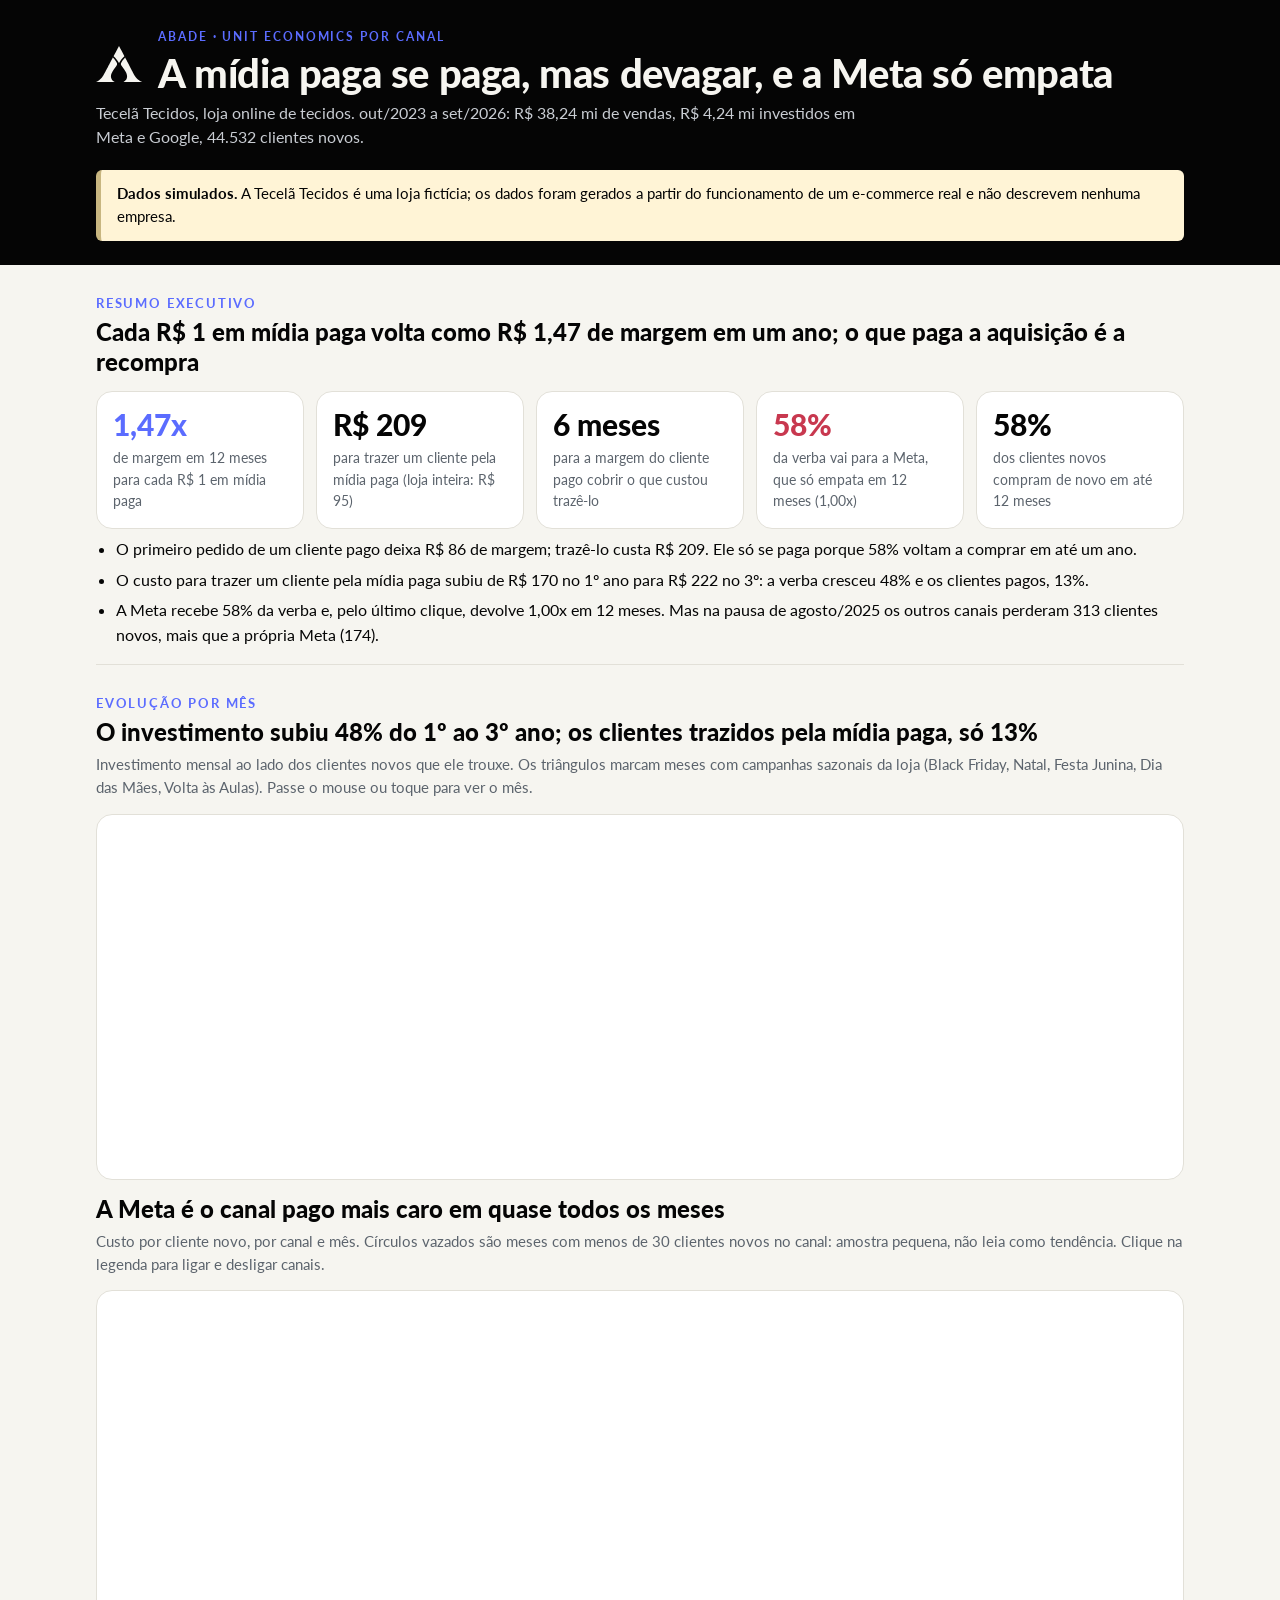
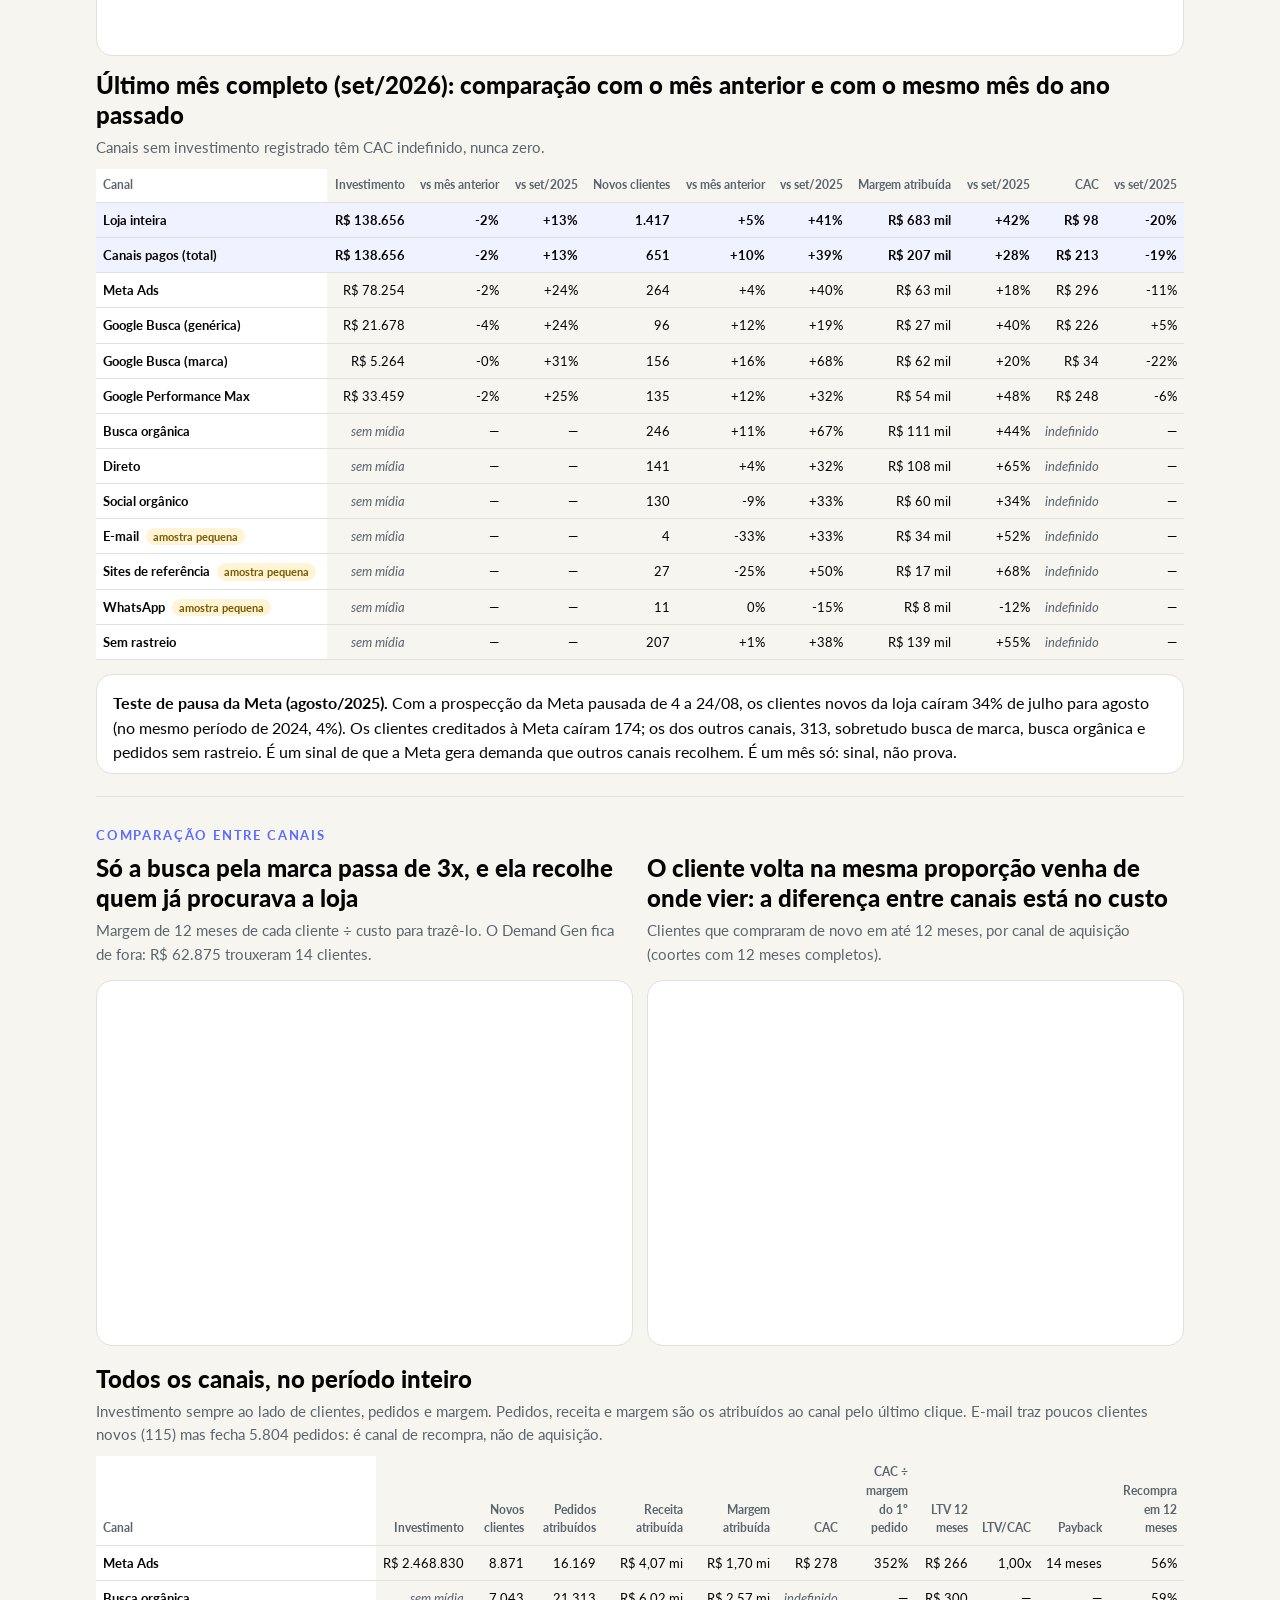
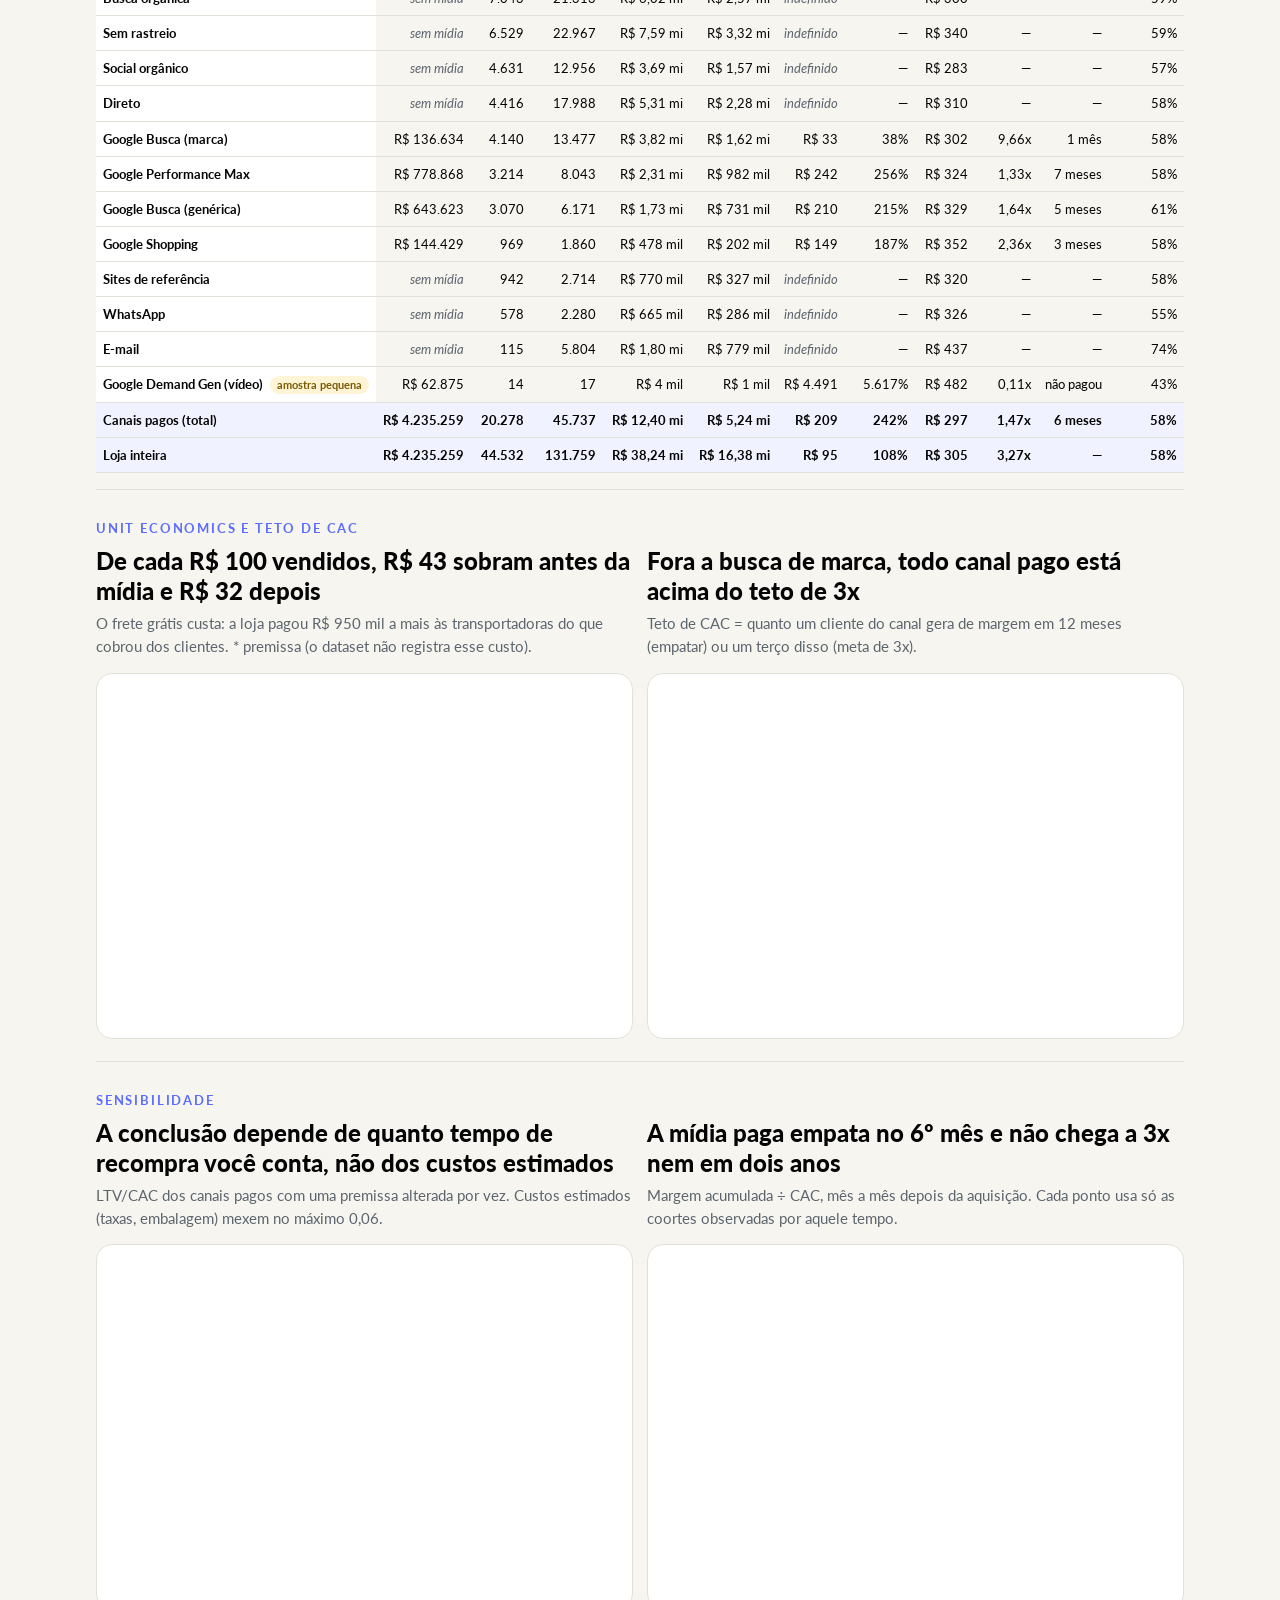
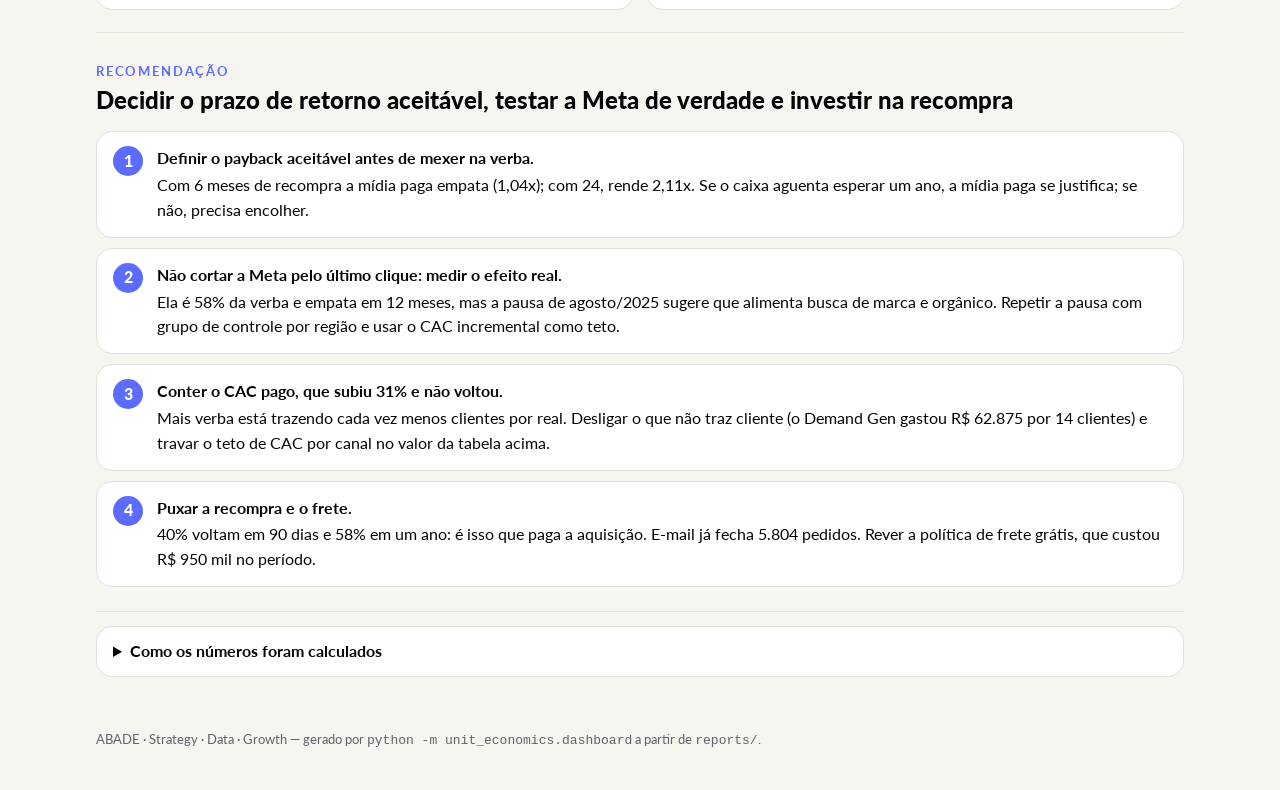
==== docs/dashboard/index.html @ caae0585 "feat: static client dashboard for GitHub Pages docs/dashboard/index.html is generated by `python -m " ====
<!doctype html>
<html lang="pt-BR">
<head>
<meta charset="utf-8">
<meta name="viewport" content="width=device-width, initial-scale=1">
<title>Unit economics por canal · Tecelã Tecidos</title>
<meta name="description" content="CAC, LTV, payback e margem de contribuição por canal de aquisição. Dados simulados.">
<link rel="preconnect" href="https://fonts.googleapis.com">
<link rel="preconnect" href="https://fonts.gstatic.com" crossorigin>
<link href="https://fonts.googleapis.com/css2?family=Lato:wght@400;700;900&display=swap" rel="stylesheet">
<style>
:root { --carbon: #050505; --ivory: #F6F5F0; --cobalt: #5B6CFF; --ink2: #5C646D; --line: #E2E0D8; --loss: #C8384F; }
* { box-sizing: border-box; }
html { -webkit-text-size-adjust: 100%; }
body { margin: 0; background: var(--ivory); color: var(--carbon); font-family: Lato, "Helvetica Neue", Arial, sans-serif;
       font-size: 16px; line-height: 1.55; }
.wrap { max-width: 1120px; margin: 0 auto; padding: 0 16px; }
header.top { background: var(--carbon); color: var(--ivory); padding: 28px 0 24px; }
.brand { display: flex; gap: 16px; align-items: center; }
.mark { width: 46px; height: 36px; fill: var(--ivory); flex: none; }
.eyebrow { color: var(--cobalt); font-weight: 700; letter-spacing: .16em; text-transform: uppercase; font-size: 12px; }
h1 { font-weight: 900; font-size: clamp(26px, 5vw, 40px); line-height: 1.1; margin: 4px 0 6px; letter-spacing: -.01em; }
.lede { color: #C9CDD3; margin: 0; max-width: 760px; }
.notice { color: var(--carbon); background: #FFF4D6; border-left: 5px solid #C8B680; padding: 12px 16px; margin: 20px 0 0; border-radius: 6px;
          font-size: 15px; }
section { padding: 28px 0 8px; border-bottom: 1px solid var(--line); }
h2 { font-size: 13px; letter-spacing: .14em; text-transform: uppercase; color: var(--cobalt); margin: 0 0 4px; }
h3 { font-size: clamp(19px, 3vw, 24px); font-weight: 900; line-height: 1.25; margin: 4px 0 6px; }
p.sub { color: var(--ink2); margin: 0 0 10px; font-size: 15px; }
.kpis { display: grid; grid-template-columns: repeat(auto-fit, minmax(190px, 1fr)); gap: 12px; margin: 14px 0 8px; }
@media (max-width: 600px) { .kpis { grid-template-columns: 1fr 1fr; } .kpi-value { font-size: 24px; } .kpi { padding: 12px; } }
.kpi { background: #fff; border: 1px solid var(--line); border-radius: 16px; padding: 16px; }
.kpi-value { font-size: 30px; font-weight: 900; line-height: 1.1; }
.kpi.accent .kpi-value { color: var(--cobalt); }
.kpi.warn .kpi-value { color: var(--loss); }
.kpi-text { color: var(--ink2); font-size: 14px; margin-top: 6px; }
.card { background: #fff; border: 1px solid var(--line); border-radius: 16px; padding: 16px 16px 8px; margin: 14px 0; }
.chart { width: 100%; min-height: 340px; }
.grid2 { display: grid; grid-template-columns: 1fr 1fr; gap: 14px; }
@media (max-width: 820px) { .grid2 { grid-template-columns: 1fr; } }
ul.points { padding-left: 20px; margin: 8px 0; }
ul.points li { margin: 6px 0; }
.table-wrap { overflow-x: auto; -webkit-overflow-scrolling: touch; margin: 8px 0; }
table { border-collapse: collapse; width: 100%; font-size: 13px; min-width: 860px; }
th, td { padding: 7px 7px; border-bottom: 1px solid var(--line); text-align: right; white-space: nowrap; }
thead th { font-size: 12px; color: var(--ink2); font-weight: 700; text-align: right; vertical-align: bottom; white-space: normal; }
th[scope=row], thead th:first-child { text-align: left; position: sticky; left: 0; background: #fff; }
tr.total th, tr.total td { font-weight: 700; background: #F1F2FF; }
tr.total th[scope=row] { background: #F1F2FF; }
.na { color: var(--ink2); font-style: italic; }
.tag { display: inline-block; font-size: 11px; font-weight: 700; color: #7A5B00; background: #FFF4D6; border-radius: 10px;
        padding: 0 7px; margin-left: 4px; }
.reco { counter-reset: r; list-style: none; padding: 0; }
.reco li { counter-increment: r; background: #fff; border: 1px solid var(--line); border-radius: 16px; padding: 14px 16px 14px 60px;
           margin: 10px 0; position: relative; }
.reco li::before { content: counter(r); position: absolute; left: 16px; top: 14px; width: 30px; height: 30px; border-radius: 50%;
                   background: var(--cobalt); color: #fff; font-weight: 900; display: grid; place-items: center; }
.reco b { display: block; margin-bottom: 2px; }
details { background: #fff; border: 1px solid var(--line); border-radius: 16px; padding: 12px 16px; margin: 14px 0 28px; }
summary { cursor: pointer; font-weight: 700; }
details h4 { margin: 16px 0 4px; }
details p, details li { font-size: 14px; color: #2B2F35; }
footer { padding: 24px 0 40px; color: var(--ink2); font-size: 13px; }
a { color: var(--cobalt); }
</style>
</head>
<body>
<header class="top"><div class="wrap">
  <div class="brand"><svg class="mark" viewBox="0 0 127.566 100" aria-hidden="true"><path d="M80.82 32.28 L76.70 36.70 L74.68 39.18 L72.73 41.87 L71.16 44.34 L69.96 46.59 L69.36 48.16 L69.06 49.51 L69.06 50.94 L69.21 51.61 L69.66 52.81 L70.41 54.23 L77.90 64.64 L80.15 68.09 L82.62 72.36 L83.75 74.61 L84.79 77.15 L85.39 79.03 L85.99 81.95 L86.14 83.45 L86.14 85.54 L85.92 87.42 L85.17 90.34 L84.04 92.73 L82.70 94.68 L80.60 96.85 L78.05 98.73 L76.25 99.70 L75.88 99.78 L75.88 99.93 L127.49 99.93 L127.42 99.78 L126.89 99.63 L125.02 98.73 L121.87 96.93 L119.63 95.43 L117.30 93.63 L115.51 92.06 L112.73 89.29 L109.81 85.84 L107.87 83.15 L105.24 78.95 L103.15 74.98 L102.70 74.31 L102.10 72.96 L101.35 71.69 L100.75 70.34 L100.30 69.66 L99.40 67.72 L98.05 65.24 L97.15 63.30 L96.55 62.32 L93.41 55.96 L92.96 55.28 L92.06 53.33 L91.46 52.36 L90.86 51.01 L90.56 50.64 L89.96 49.29 L87.72 45.17 L87.27 44.12 L86.82 43.45 L85.92 41.57 L85.54 41.05 L84.57 39.03 L84.12 38.35 L84.04 38.05 L81.72 33.86 L80.97 32.28Z M46.82 32.28 L46.59 32.28 L45.02 35.36 L44.49 36.18 L43.75 37.75 L37.90 48.61 L37.00 50.49 L36.55 51.16 L35.66 53.03 L35.21 53.71 L34.16 55.88 L33.86 56.25 L32.66 58.73 L32.21 59.40 L31.31 61.27 L30.11 63.37 L29.96 63.82 L29.06 65.32 L27.57 68.31 L26.22 70.64 L22.77 77.15 L20.15 81.72 L17.75 85.39 L16.40 87.19 L14.46 89.51 L12.28 91.76 L10.04 93.78 L7.49 95.73 L4.49 97.68 L1.35 99.33 L0.30 99.78 L0.07 99.78 L0.00 99.85 L0.07 99.93 L51.69 99.93 L51.76 99.85 L49.66 98.80 L48.61 98.13 L47.12 96.93 L45.39 95.21 L44.72 94.38 L43.22 91.99 L42.10 89.21 L41.57 86.74 L41.42 85.24 L41.42 83.82 L41.65 81.50 L42.25 78.80 L42.70 77.38 L43.45 75.43 L44.72 72.73 L46.29 69.89 L47.87 67.34 L51.76 61.65 L56.40 55.28 L57.45 53.63 L57.90 52.51 L58.05 52.36 L58.35 51.39 L58.43 49.36 L58.20 48.24 L57.60 46.59 L56.40 44.42 L56.40 44.27 L54.61 41.42 L51.24 37.08Z M63.67 0.00 L63.22 1.05 L62.77 1.72 L62.47 2.47 L60.37 6.29 L60.07 7.04 L59.33 8.24 L59.03 8.99 L55.73 14.98 L55.06 16.40 L48.91 27.87 L48.76 28.31 L53.18 32.73 L56.48 36.63 L58.73 39.63 L61.12 43.07 L63.67 47.42 L63.90 47.49 L63.90 47.34 L64.94 45.62 L64.94 45.47 L66.52 42.92 L68.76 39.63 L70.79 36.93 L74.61 32.43 L78.80 28.16 L70.64 12.73 L69.74 11.24 L69.44 10.49 L68.54 8.99 L68.24 8.24 L67.34 6.74 L66.59 5.17 L66.29 4.79 L65.99 4.04 L64.79 1.95 L63.90 0.07Z" fill-rule="evenodd"/></svg><div>
    <div class="eyebrow">ABADE · Unit economics por canal</div>
    <h1>A mídia paga se paga, mas devagar, e a Meta só empata</h1>
  </div></div>
  <p class="lede">Tecelã Tecidos, loja online de tecidos. out/2023 a set/2026:
  R$ 38,24 mi de vendas, R$ 4,24 mi investidos em Meta e Google, 44.532 clientes novos.</p>
  <div class="notice" role="note"><b>Dados simulados.</b> A Tecelã Tecidos é uma loja fictícia; os dados foram gerados
  a partir do funcionamento de um e-commerce real e não descrevem nenhuma empresa.</div>
</div></header>

<main class="wrap">
<section id="resumo">
  <h2>Resumo executivo</h2>
  <h3>Cada R$ 1 em mídia paga volta como R$ 1,47 de margem em um ano; o que paga a aquisição é a recompra</h3>
  <div class="kpis"><div class="kpi accent"><div class="kpi-value">1,47x</div><div class="kpi-text">de margem em 12 meses para cada R$ 1 em mídia paga</div></div><div class="kpi "><div class="kpi-value">R$ 209</div><div class="kpi-text">para trazer um cliente pela mídia paga (loja inteira: R$ 95)</div></div><div class="kpi "><div class="kpi-value">6 meses</div><div class="kpi-text">para a margem do cliente pago cobrir o que custou trazê-lo</div></div><div class="kpi warn"><div class="kpi-value">58%</div><div class="kpi-text">da verba vai para a Meta, que só empata em 12 meses (1,00x)</div></div><div class="kpi "><div class="kpi-value">58%</div><div class="kpi-text">dos clientes novos compram de novo em até 12 meses</div></div></div>
  <ul class="points">
    <li>O primeiro pedido de um cliente pago deixa R$ 86 de margem; trazê-lo custa R$ 209.
    Ele só se paga porque 58% voltam a comprar em até um ano.</li>
    <li>O custo para trazer um cliente pela mídia paga subiu de R$ 170 no 1º ano para R$ 222 no 3º:
    a verba cresceu 48% e os clientes pagos, 13%.</li>
    <li>A Meta recebe 58% da verba e, pelo último clique, devolve 1,00x em 12 meses.
    Mas na pausa de agosto/2025 os outros canais perderam 313 clientes novos, mais que a própria Meta (174).</li>
  </ul>
</section>

<section id="meses">
  <h2>Evolução por mês</h2>
  <h3>O investimento subiu 48% do 1º ao 3º ano; os clientes trazidos pela mídia paga, só 13%</h3>
  <p class="sub">Investimento mensal ao lado dos clientes novos que ele trouxe. Os triângulos marcam meses com campanhas sazonais da loja
  (Black Friday, Natal, Festa Junina, Dia das Mães, Volta às Aulas). Passe o mouse ou toque para ver o mês.</p>
  <div class="card"><div class="chart" id="c-monthly"></div></div>
  <h3>A Meta é o canal pago mais caro em quase todos os meses</h3>
  <p class="sub">Custo por cliente novo, por canal e mês. Círculos vazados são meses com menos de 30
  clientes novos no canal: amostra pequena, não leia como tendência. Clique na legenda para ligar e desligar canais.</p>
  <div class="card"><div class="chart" id="c-cac"></div></div>
  <h3>Último mês completo (set/2026): comparação com o mês anterior e com o mesmo mês do ano passado</h3>
  <p class="sub">Canais sem investimento registrado têm CAC indefinido, nunca zero.</p>
  <div class="table-wrap"><table><thead><tr><th scope='col'>Canal</th><th>Investimento</th><th>vs mês anterior</th><th>vs set/2025</th><th>Novos clientes</th><th>vs mês anterior</th><th>vs set/2025</th><th>Margem atribuída</th><th>vs set/2025</th><th>CAC</th><th>vs set/2025</th></tr></thead><tbody><tr class="total"><th scope='row'>Loja inteira</th><td>R$ 138.656</td><td>-2%</td><td>+13%</td><td>1.417</td><td>+5%</td><td>+41%</td><td>R$ 683 mil</td><td>+42%</td><td>R$ 98</td><td>-20%</td></tr><tr class="total"><th scope='row'>Canais pagos (total)</th><td>R$ 138.656</td><td>-2%</td><td>+13%</td><td>651</td><td>+10%</td><td>+39%</td><td>R$ 207 mil</td><td>+28%</td><td>R$ 213</td><td>-19%</td></tr><tr><th scope='row'>Meta Ads</th><td>R$ 78.254</td><td>-2%</td><td>+24%</td><td>264</td><td>+4%</td><td>+40%</td><td>R$ 63 mil</td><td>+18%</td><td>R$ 296</td><td>-11%</td></tr><tr><th scope='row'>Google Busca (genérica)</th><td>R$ 21.678</td><td>-4%</td><td>+24%</td><td>96</td><td>+12%</td><td>+19%</td><td>R$ 27 mil</td><td>+40%</td><td>R$ 226</td><td>+5%</td></tr><tr><th scope='row'>Google Busca (marca)</th><td>R$ 5.264</td><td>-0%</td><td>+31%</td><td>156</td><td>+16%</td><td>+68%</td><td>R$ 62 mil</td><td>+20%</td><td>R$ 34</td><td>-22%</td></tr><tr><th scope='row'>Google Performance Max</th><td>R$ 33.459</td><td>-2%</td><td>+25%</td><td>135</td><td>+12%</td><td>+32%</td><td>R$ 54 mil</td><td>+48%</td><td>R$ 248</td><td>-6%</td></tr><tr><th scope='row'>Busca orgânica</th><td><span class="na">sem mídia</span></td><td>—</td><td>—</td><td>246</td><td>+11%</td><td>+67%</td><td>R$ 111 mil</td><td>+44%</td><td><span class="na">indefinido</span></td><td>—</td></tr><tr><th scope='row'>Direto</th><td><span class="na">sem mídia</span></td><td>—</td><td>—</td><td>141</td><td>+4%</td><td>+32%</td><td>R$ 108 mil</td><td>+65%</td><td><span class="na">indefinido</span></td><td>—</td></tr><tr><th scope='row'>Social orgânico</th><td><span class="na">sem mídia</span></td><td>—</td><td>—</td><td>130</td><td>-9%</td><td>+33%</td><td>R$ 60 mil</td><td>+34%</td><td><span class="na">indefinido</span></td><td>—</td></tr><tr><th scope='row'>E-mail <span class="tag">amostra pequena</span></th><td><span class="na">sem mídia</span></td><td>—</td><td>—</td><td>4</td><td>-33%</td><td>+33%</td><td>R$ 34 mil</td><td>+52%</td><td><span class="na">indefinido</span></td><td>—</td></tr><tr><th scope='row'>Sites de referência <span class="tag">amostra pequena</span></th><td><span class="na">sem mídia</span></td><td>—</td><td>—</td><td>27</td><td>-25%</td><td>+50%</td><td>R$ 17 mil</td><td>+68%</td><td><span class="na">indefinido</span></td><td>—</td></tr><tr><th scope='row'>WhatsApp <span class="tag">amostra pequena</span></th><td><span class="na">sem mídia</span></td><td>—</td><td>—</td><td>11</td><td>0%</td><td>-15%</td><td>R$ 8 mil</td><td>-12%</td><td><span class="na">indefinido</span></td><td>—</td></tr><tr><th scope='row'>Sem rastreio</th><td><span class="na">sem mídia</span></td><td>—</td><td>—</td><td>207</td><td>+1%</td><td>+38%</td><td>R$ 139 mil</td><td>+55%</td><td><span class="na">indefinido</span></td><td>—</td></tr></tbody></table></div>
  <div class="card"><b>Teste de pausa da Meta (agosto/2025).</b> Com a prospecção da Meta pausada de 4 a 24/08, os clientes novos
  da loja caíram 34% de julho para agosto (no mesmo período de 2024, 4%).
  Os clientes creditados à Meta caíram 174; os dos outros canais, 313, sobretudo busca de marca,
  busca orgânica e pedidos sem rastreio. É um sinal de que a Meta gera demanda que outros canais recolhem. É um mês só: sinal, não prova.</div>
</section>

<section id="canais">
  <h2>Comparação entre canais</h2>
  <div class="grid2">
    <div><h3>Só a busca pela marca passa de 3x, e ela recolhe quem já procurava a loja</h3>
    <p class="sub">Margem de 12 meses de cada cliente ÷ custo para trazê-lo. O Demand Gen fica de fora:
    R$ 62.875 trouxeram 14 clientes.</p>
    <div class="card"><div class="chart" id="c-channels"></div></div></div>
    <div><h3>O cliente volta na mesma proporção venha de onde vier: a diferença entre canais está no custo</h3>
    <p class="sub">Clientes que compraram de novo em até 12 meses, por canal de aquisição (coortes com 12 meses completos).</p>
    <div class="card"><div class="chart" id="c-retention"></div></div></div>
  </div>
  <h3>Todos os canais, no período inteiro</h3>
  <p class="sub">Investimento sempre ao lado de clientes, pedidos e margem. Pedidos, receita e margem são os atribuídos ao canal pelo último clique.
  E-mail traz poucos clientes novos (115) mas fecha 5.804 pedidos: é canal de recompra, não de aquisição.</p>
  <div class="table-wrap"><table><thead><tr><th scope='col'>Canal</th><th>Investimento</th><th>Novos clientes</th><th>Pedidos atribuídos</th><th>Receita atribuída</th><th>Margem atribuída</th><th>CAC</th><th>CAC ÷ margem do 1º pedido</th><th>LTV 12 meses</th><th>LTV/CAC</th><th>Payback</th><th>Recompra em 12 meses</th></tr></thead><tbody><tr><th scope='row'>Meta Ads</th><td>R$ 2.468.830</td><td>8.871</td><td>16.169</td><td>R$ 4,07 mi</td><td>R$ 1,70 mi</td><td>R$ 278</td><td>352%</td><td>R$ 266</td><td>1,00x</td><td>14 meses</td><td>56%</td></tr><tr><th scope='row'>Busca orgânica</th><td><span class="na">sem mídia</span></td><td>7.043</td><td>21.313</td><td>R$ 6,02 mi</td><td>R$ 2,57 mi</td><td><span class="na">indefinido</span></td><td>—</td><td>R$ 300</td><td>—</td><td>—</td><td>59%</td></tr><tr><th scope='row'>Sem rastreio</th><td><span class="na">sem mídia</span></td><td>6.529</td><td>22.967</td><td>R$ 7,59 mi</td><td>R$ 3,32 mi</td><td><span class="na">indefinido</span></td><td>—</td><td>R$ 340</td><td>—</td><td>—</td><td>59%</td></tr><tr><th scope='row'>Social orgânico</th><td><span class="na">sem mídia</span></td><td>4.631</td><td>12.956</td><td>R$ 3,69 mi</td><td>R$ 1,57 mi</td><td><span class="na">indefinido</span></td><td>—</td><td>R$ 283</td><td>—</td><td>—</td><td>57%</td></tr><tr><th scope='row'>Direto</th><td><span class="na">sem mídia</span></td><td>4.416</td><td>17.988</td><td>R$ 5,31 mi</td><td>R$ 2,28 mi</td><td><span class="na">indefinido</span></td><td>—</td><td>R$ 310</td><td>—</td><td>—</td><td>58%</td></tr><tr><th scope='row'>Google Busca (marca)</th><td>R$ 136.634</td><td>4.140</td><td>13.477</td><td>R$ 3,82 mi</td><td>R$ 1,62 mi</td><td>R$ 33</td><td>38%</td><td>R$ 302</td><td>9,66x</td><td>1 mês</td><td>58%</td></tr><tr><th scope='row'>Google Performance Max</th><td>R$ 778.868</td><td>3.214</td><td>8.043</td><td>R$ 2,31 mi</td><td>R$ 982 mil</td><td>R$ 242</td><td>256%</td><td>R$ 324</td><td>1,33x</td><td>7 meses</td><td>58%</td></tr><tr><th scope='row'>Google Busca (genérica)</th><td>R$ 643.623</td><td>3.070</td><td>6.171</td><td>R$ 1,73 mi</td><td>R$ 731 mil</td><td>R$ 210</td><td>215%</td><td>R$ 329</td><td>1,64x</td><td>5 meses</td><td>61%</td></tr><tr><th scope='row'>Google Shopping</th><td>R$ 144.429</td><td>969</td><td>1.860</td><td>R$ 478 mil</td><td>R$ 202 mil</td><td>R$ 149</td><td>187%</td><td>R$ 352</td><td>2,36x</td><td>3 meses</td><td>58%</td></tr><tr><th scope='row'>Sites de referência</th><td><span class="na">sem mídia</span></td><td>942</td><td>2.714</td><td>R$ 770 mil</td><td>R$ 327 mil</td><td><span class="na">indefinido</span></td><td>—</td><td>R$ 320</td><td>—</td><td>—</td><td>58%</td></tr><tr><th scope='row'>WhatsApp</th><td><span class="na">sem mídia</span></td><td>578</td><td>2.280</td><td>R$ 665 mil</td><td>R$ 286 mil</td><td><span class="na">indefinido</span></td><td>—</td><td>R$ 326</td><td>—</td><td>—</td><td>55%</td></tr><tr><th scope='row'>E-mail</th><td><span class="na">sem mídia</span></td><td>115</td><td>5.804</td><td>R$ 1,80 mi</td><td>R$ 779 mil</td><td><span class="na">indefinido</span></td><td>—</td><td>R$ 437</td><td>—</td><td>—</td><td>74%</td></tr><tr><th scope='row'>Google Demand Gen (vídeo) <span class="tag">amostra pequena</span></th><td>R$ 62.875</td><td>14</td><td>17</td><td>R$ 4 mil</td><td>R$ 1 mil</td><td>R$ 4.491</td><td>5.617%</td><td>R$ 482</td><td>0,11x</td><td>não pagou</td><td>43%</td></tr><tr class="total"><th scope='row'>Canais pagos (total)</th><td>R$ 4.235.259</td><td>20.278</td><td>45.737</td><td>R$ 12,40 mi</td><td>R$ 5,24 mi</td><td>R$ 209</td><td>242%</td><td>R$ 297</td><td>1,47x</td><td>6 meses</td><td>58%</td></tr><tr class="total"><th scope='row'>Loja inteira</th><td>R$ 4.235.259</td><td>44.532</td><td>131.759</td><td>R$ 38,24 mi</td><td>R$ 16,38 mi</td><td>R$ 95</td><td>108%</td><td>R$ 305</td><td>3,27x</td><td>—</td><td>58%</td></tr></tbody></table></div>
</section>

<section id="unit-economics">
  <h2>Unit economics e teto de CAC</h2>
  <div class="grid2">
    <div><h3>De cada R$ 100 vendidos, R$ 43 sobram antes da mídia e R$ 32 depois</h3>
    <p class="sub">O frete grátis custa: a loja pagou R$ 950 mil a mais às transportadoras do que cobrou dos clientes.
    * premissa (o dataset não registra esse custo).</p>
    <div class="card"><div class="chart" id="c-waterfall"></div></div></div>
    <div><h3>Fora a busca de marca, todo canal pago está acima do teto de 3x</h3>
    <p class="sub">Teto de CAC = quanto um cliente do canal gera de margem em 12 meses (empatar) ou um terço disso (meta de 3x).</p>
    <div class="card"><div class="chart" id="c-ceiling"></div></div></div>
  </div>
</section>

<section id="sensibilidade">
  <h2>Sensibilidade</h2>
  <div class="grid2">
    <div><h3>A conclusão depende de quanto tempo de recompra você conta, não dos custos estimados</h3>
    <p class="sub">LTV/CAC dos canais pagos com uma premissa alterada por vez. Custos estimados (taxas, embalagem) mexem no máximo
    0,06.</p>
    <div class="card"><div class="chart" id="c-tornado"></div></div></div>
    <div><h3>A mídia paga empata no 6º mês e não chega a 3x nem em dois anos</h3>
    <p class="sub">Margem acumulada ÷ CAC, mês a mês depois da aquisição. Cada ponto usa só as coortes observadas por aquele tempo.</p>
    <div class="card"><div class="chart" id="c-horizon"></div></div></div>
  </div>
</section>

<section id="recomendacao">
  <h2>Recomendação</h2>
  <h3>Decidir o prazo de retorno aceitável, testar a Meta de verdade e investir na recompra</h3>
  <ol class="reco">
    <li><b>Definir o payback aceitável antes de mexer na verba.</b> Com 6 meses de recompra a mídia paga empata (1,04x);
    com 24, rende 2,11x. Se o caixa aguenta esperar um ano, a mídia paga se justifica; se não, precisa encolher.</li>
    <li><b>Não cortar a Meta pelo último clique: medir o efeito real.</b> Ela é 58% da verba e empata em 12 meses,
    mas a pausa de agosto/2025 sugere que alimenta busca de marca e orgânico. Repetir a pausa com grupo de controle por região e usar
    o CAC incremental como teto.</li>
    <li><b>Conter o CAC pago, que subiu 31% e não voltou.</b> Mais verba está trazendo cada vez menos clientes
    por real. Desligar o que não traz cliente (o Demand Gen gastou R$ 62.875 por 14 clientes) e travar o
    teto de CAC por canal no valor da tabela acima.</li>
    <li><b>Puxar a recompra e o frete.</b> 40% voltam em 90 dias e 58% em um ano: é isso que paga a aquisição.
    E-mail já fecha 5.804 pedidos. Rever a política de frete grátis, que custou R$ 950 mil no período.</li>
  </ol>
</section>

<details>
  <summary>Como os números foram calculados</summary>
  <h4>Fonte</h4>
  <p>Banco do repositório <code>ecommerce</code> (Tecelã Tecidos, dados simulados, seed 20231001), lido sem alterações e conferido por contagem
  de linhas e somas de controle. Período analisado: 2023-10 a 2026-09; outubro/2026 tem 13 dias e fica fora.</p>
  <h4>Definições</h4>
  <ul>
    <li><b>Margem de contribuição</b> por pedido = venda − custo do produto − frete pago à transportadora − reembolsos + custo de itens que voltaram
    ao estoque − taxa de pagamento − embalagem e atendimento. A loja é varejo próprio: a margem é sobre a venda, não sobre comissão.
    É antes de impostos sobre a venda, que o dataset não registra.</li>
    <li><b>Cliente novo</b>: primeiro pedido pago da pessoa (contas com o mesmo CPF são unidas). Clientes importados da plataforma anterior não contam.</li>
    <li><b>Canal de aquisição</b>: canal do primeiro pedido pago, pelo modelo de último clique da tabela de atribuição. Busca no Google separada em marca e genérica.
    Pedidos sem sessão rastreada (15% dos clientes novos) ficam como "sem rastreio"; por isso o CAC por canal pago tende a sair acima do real,
    e o CAC da loja inteira (R$ 95) não depende disso.</li>
    <li><b>CAC</b> = investimento do canal ÷ clientes novos do canal. Canal sem investimento registrado tem CAC indefinido, nunca zero.
    Todas as taxas são razão de somas (total ÷ total), não média de taxas mensais.</li>
    <li><b>LTV</b> = margem gerada pelo cliente nos primeiros 12 meses, só para coortes observadas pelos 12 meses inteiros.
    LTV/CAC usa o investimento dessas mesmas coortes.</li>
    <li><b>Payback</b> = meses de margem acumulada até cobrir o CAC, contando o mês da compra.</li>
    <li><b>Amostra pequena</b>: canal-mês com menos de 30 clientes novos, ou canal com menos de 100 no período.</li>
  </ul>
  <h4>Premissas (o dataset não registra)</h4>
  <p>Taxa de pagamento: Pix 1,0%, cartão 3,5%, boleto R$ 3,50. Embalagem e atendimento:
  R$ 3,00 por pedido. Nada sobre canal ou investimento é simulado: os dois vêm do dataset.</p>
  <h4>Limites</h4>
  <p>CAC aqui é custo médio por cliente atribuído, não custo incremental. Custos de influenciadores, CRM, agência e conteúdo não estão no dataset.
  Os primeiros meses da base têm mais clientes "novos" do que um mês típico, o que deixa o CAC do 1º ano mais baixo.</p>
  <p>Código, SQL e testes: <a href="https://github.com/arielabade/unit-economics-olist">github.com/arielabade/unit-economics-olist</a>.</p>
</details>
</main>
<footer><div class="wrap">ABADE · Strategy · Data · Growth — gerado por <code>python -m unit_economics.dashboard</code> a partir de <code>reports/</code>.</div></footer>
<script src="plotly-4.1.1.min.js"></script>
<script>
const CHARTS = {"c-monthly":{"data":[{"customdata":["","Black Friday 2023","","","","","","Festa Junina 2024","Festa Junina 2024","","","","","Black Friday 2024","Natal 2024","","","","Dia das M\u00e3es 2025 \u00b7 Festa Junina 2025","Dia das M\u00e3es 2025 \u00b7 Festa Junina 2025","Festa Junina 2025","","Pausa da prospec\u00e7\u00e3o Meta (teste de incrementalidade)","","","Black Friday 2025","Natal 2025","Volta \u00e0s Aulas 2026","Volta \u00e0s Aulas 2026","","","Festa Junina 2026","Festa Junina 2026","","",""],"hovertemplate":"%{x}<br>Investimento: R$ %{y:,.0f}<br>%{customdata}<extra></extra>","marker":{"color":"#B9BEC6"},"name":"Investimento em m\u00eddia","x":["2023-10","2023-11","2023-12","2024-01","2024-02","2024-03","2024-04","2024-05","2024-06","2024-07","2024-08","2024-09","2024-10","2024-11","2024-12","2025-01","2025-02","2025-03","2025-04","2025-05","2025-06","2025-07","2025-08","2025-09","2025-10","2025-11","2025-12","2026-01","2026-02","2026-03","2026-04","2026-05","2026-06","2026-07","2026-08","2026-09"],"y":{"dtype":"f8","bdata":"16NwPRrL7UAzMzMzZ1j2QPYoXI8K6epAZmZmZh5T7UCPwvUo8PjwQJqZmZnlOvVArkfheug39UBSuB6Frx7+QJqZmZlJfQBBexSuR/mK+kAUrkfhSgL7QArXo3BRDfxAUrgehZu5/UC4HoXrSUkDQexRuB5F8ftAmpmZmU1K+kCkcD0KG6D7QM3MzMxogf9A4XoUrj9S/EDhehSu7T8DQa5H4XqG7wFBj8L1KEy+/UD2KFyPZiT2QPYoXI9qFf5AH4XrUXzv/EBI4XoU3kgEQT0K16N8FfxACtejcOWc/UDhehSuD2z9QBSuR+HuH/9Aj8L1KEQK/0CamZmZqdMDQa5H4XoqxgJBzczMzBTWAEEzMzMz8VYBQR+F61H87ABB"},"type":"bar"},{"hovertemplate":"%{x}<br>Novos clientes pagos: %{y:,.0f}<extra></extra>","line":{"color":"#5B6CFF","width":3},"mode":"lines+markers","name":"Novos clientes via m\u00eddia paga","x":["2023-10","2023-11","2023-12","2024-01","2024-02","2024-03","2024-04","2024-05","2024-06","2024-07","2024-08","2024-09","2024-10","2024-11","2024-12","2025-01","2025-02","2025-03","2025-04","2025-05","2025-06","2025-07","2025-08","2025-09","2025-10","2025-11","2025-12","2026-01","2026-02","2026-03","2026-04","2026-05","2026-06","2026-07","2026-08","2026-09"],"y":{"dtype":"f8","bdata":"[base64]"},"yaxis":"y2","type":"scatter"},{"hovertemplate":"%{x}<br>Novos clientes (loja): %{y:,.0f}<extra></extra>","line":{"color":"#050505","dash":"dot","width":1.5},"mode":"lines","name":"Novos clientes, todos os canais","x":["2023-10","2023-11","2023-12","2024-01","2024-02","2024-03","2024-04","2024-05","2024-06","2024-07","2024-08","2024-09","2024-10","2024-11","2024-12","2025-01","2025-02","2025-03","2025-04","2025-05","2025-06","2025-07","2025-08","2025-09","2025-10","2025-11","2025-12","2026-01","2026-02","2026-03","2026-04","2026-05","2026-06","2026-07","2026-08","2026-09"],"y":{"dtype":"f8","bdata":"[base64]"},"yaxis":"y2","type":"scatter"},{"customdata":["Black Friday 2023","Festa Junina 2024","Festa Junina 2024","Black Friday 2024","Natal 2024","Dia das M\u00e3es 2025 \u00b7 Festa Junina 2025","Dia das M\u00e3es 2025 \u00b7 Festa Junina 2025","Festa Junina 2025","Pausa da prospec\u00e7\u00e3o Meta (teste de incrementalidade)","Black Friday 2025","Natal 2025","Volta \u00e0s Aulas 2026","Volta \u00e0s Aulas 2026","Festa Junina 2026","Festa Junina 2026"],"hovertemplate":"%{x}: %{customdata}<extra></extra>","marker":{"color":"#5B6CFF","size":11,"symbol":"triangle-up"},"mode":"markers","name":"M\u00eas com campanha sazonal","x":["2023-11","2024-05","2024-06","2024-11","2024-12","2025-04","2025-05","2025-06","2025-08","2025-11","2025-12","2026-01","2026-02","2026-05","2026-06"],"y":[0,0,0,0,0,0,0,0,0,0,0,0,0,0,0],"type":"scatter"}],"layout":{"template":{"data":{"histogram2dcontour":[{"type":"histogram2dcontour","colorbar":{"outlinewidth":0,"ticks":""},"colorscale":[[0.0,"#0d0887"],[0.1111111111111111,"#46039f"],[0.2222222222222222,"#7201a8"],[0.3333333333333333,"#9c179e"],[0.4444444444444444,"#bd3786"],[0.5555555555555556,"#d8576b"],[0.6666666666666666,"#ed7953"],[0.7777777777777778,"#fb9f3a"],[0.8888888888888888,"#fdca26"],[1.0,"#f0f921"]]}],"choropleth":[{"type":"choropleth","colorbar":{"outlinewidth":0,"ticks":""}}],"histogram2d":[{"type":"histogram2d","colorbar":{"outlinewidth":0,"ticks":""},"colorscale":[[0.0,"#0d0887"],[0.1111111111111111,"#46039f"],[0.2222222222222222,"#7201a8"],[0.3333333333333333,"#9c179e"],[0.4444444444444444,"#bd3786"],[0.5555555555555556,"#d8576b"],[0.6666666666666666,"#ed7953"],[0.7777777777777778,"#fb9f3a"],[0.8888888888888888,"#fdca26"],[1.0,"#f0f921"]]}],"heatmap":[{"type":"heatmap","colorbar":{"outlinewidth":0,"ticks":""},"colorscale":[[0.0,"#0d0887"],[0.1111111111111111,"#46039f"],[0.2222222222222222,"#7201a8"],[0.3333333333333333,"#9c179e"],[0.4444444444444444,"#bd3786"],[0.5555555555555556,"#d8576b"],[0.6666666666666666,"#ed7953"],[0.7777777777777778,"#fb9f3a"],[0.8888888888888888,"#fdca26"],[1.0,"#f0f921"]]}],"contourcarpet":[{"type":"contourcarpet","colorbar":{"outlinewidth":0,"ticks":""}}],"contour":[{"type":"contour","colorbar":{"outlinewidth":0,"ticks":""},"colorscale":[[0.0,"#0d0887"],[0.1111111111111111,"#46039f"],[0.2222222222222222,"#7201a8"],[0.3333333333333333,"#9c179e"],[0.4444444444444444,"#bd3786"],[0.5555555555555556,"#d8576b"],[0.6666666666666666,"#ed7953"],[0.7777777777777778,"#fb9f3a"],[0.8888888888888888,"#fdca26"],[1.0,"#f0f921"]]}],"surface":[{"type":"surface","colorbar":{"outlinewidth":0,"ticks":""},"colorscale":[[0.0,"#0d0887"],[0.1111111111111111,"#46039f"],[0.2222222222222222,"#7201a8"],[0.3333333333333333,"#9c179e"],[0.4444444444444444,"#bd3786"],[0.5555555555555556,"#d8576b"],[0.6666666666666666,"#ed7953"],[0.7777777777777778,"#fb9f3a"],[0.8888888888888888,"#fdca26"],[1.0,"#f0f921"]]}],"mesh3d":[{"type":"mesh3d","colorbar":{"outlinewidth":0,"ticks":""}}],"scatter":[{"fillpattern":{"fillmode":"overlay","size":10,"solidity":0.2},"type":"scatter"}],"parcoords":[{"type":"parcoords","line":{"colorbar":{"outlinewidth":0,"ticks":""}}}],"scatterpolargl":[{"type":"scatterpolargl","marker":{"colorbar":{"outlinewidth":0,"ticks":""}}}],"bar":[{"error_x":{"color":"#2a3f5f"},"error_y":{"color":"#2a3f5f"},"marker":{"line":{"color":"#E5ECF6","width":0.5},"pattern":{"fillmode":"overlay","size":10,"solidity":0.2}},"type":"bar"}],"scattergeo":[{"type":"scattergeo","marker":{"colorbar":{"outlinewidth":0,"ticks":""}}}],"scatterpolar":[{"type":"scatterpolar","marker":{"colorbar":{"outlinewidth":0,"ticks":""}}}],"histogram":[{"marker":{"pattern":{"fillmode":"overlay","size":10,"solidity":0.2}},"type":"histogram"}],"scattergl":[{"type":"scattergl","marker":{"colorbar":{"outlinewidth":0,"ticks":""}}}],"scatter3d":[{"type":"scatter3d","line":{"colorbar":{"outlinewidth":0,"ticks":""}},"marker":{"colorbar":{"outlinewidth":0,"ticks":""}}}],"scattermap":[{"type":"scattermap","marker":{"colorbar":{"outlinewidth":0,"ticks":""}}}],"scatterternary":[{"type":"scatterternary","marker":{"colorbar":{"outlinewidth":0,"ticks":""}}}],"scattercarpet":[{"type":"scattercarpet","marker":{"colorbar":{"outlinewidth":0,"ticks":""}}}],"carpet":[{"aaxis":{"endlinecolor":"#2a3f5f","gridcolor":"white","linecolor":"white","minorgridcolor":"white","startlinecolor":"#2a3f5f"},"baxis":{"endlinecolor":"#2a3f5f","gridcolor":"white","linecolor":"white","minorgridcolor":"white","startlinecolor":"#2a3f5f"},"type":"carpet"}],"table":[{"cells":{"fill":{"color":"#EBF0F8"},"line":{"color":"white"}},"header":{"fill":{"color":"#C8D4E3"},"line":{"color":"white"}},"type":"table"}],"barpolar":[{"marker":{"line":{"color":"#E5ECF6","width":0.5},"pattern":{"fillmode":"overlay","size":10,"solidity":0.2}},"type":"barpolar"}],"pie":[{"automargin":true,"type":"pie"}]},"layout":{"autotypenumbers":"strict","colorway":["#636efa","#EF553B","#00cc96","#ab63fa","#FFA15A","#19d3f3","#FF6692","#B6E880","#FF97FF","#FECB52"],"font":{"color":"#2a3f5f"},"hovermode":"closest","hoverlabel":{"align":"left"},"paper_bgcolor":"white","plot_bgcolor":"#E5ECF6","polar":{"bgcolor":"#E5ECF6","angularaxis":{"gridcolor":"white","linecolor":"white","ticks":""},"radialaxis":{"gridcolor":"white","linecolor":"white","ticks":""}},"ternary":{"bgcolor":"#E5ECF6","aaxis":{"gridcolor":"white","linecolor":"white","ticks":""},"baxis":{"gridcolor":"white","linecolor":"white","ticks":""},"caxis":{"gridcolor":"white","linecolor":"white","ticks":""}},"coloraxis":{"colorbar":{"outlinewidth":0,"ticks":""}},"colorscale":{"sequential":[[0.0,"#0d0887"],[0.1111111111111111,"#46039f"],[0.2222222222222222,"#7201a8"],[0.3333333333333333,"#9c179e"],[0.4444444444444444,"#bd3786"],[0.5555555555555556,"#d8576b"],[0.6666666666666666,"#ed7953"],[0.7777777777777778,"#fb9f3a"],[0.8888888888888888,"#fdca26"],[1.0,"#f0f921"]],"sequentialminus":[[0.0,"#0d0887"],[0.1111111111111111,"#46039f"],[0.2222222222222222,"#7201a8"],[0.3333333333333333,"#9c179e"],[0.4444444444444444,"#bd3786"],[0.5555555555555556,"#d8576b"],[0.6666666666666666,"#ed7953"],[0.7777777777777778,"#fb9f3a"],[0.8888888888888888,"#fdca26"],[1.0,"#f0f921"]],"diverging":[[0,"#8e0152"],[0.1,"#c51b7d"],[0.2,"#de77ae"],[0.3,"#f1b6da"],[0.4,"#fde0ef"],[0.5,"#f7f7f7"],[0.6,"#e6f5d0"],[0.7,"#b8e186"],[0.8,"#7fbc41"],[0.9,"#4d9221"],[1,"#276419"]]},"xaxis":{"gridcolor":"white","linecolor":"white","ticks":"","title":{"standoff":15},"zerolinecolor":"white","automargin":true,"zerolinewidth":2},"yaxis":{"gridcolor":"white","linecolor":"white","ticks":"","title":{"standoff":15},"zerolinecolor":"white","automargin":true,"zerolinewidth":2},"scene":{"xaxis":{"backgroundcolor":"#E5ECF6","gridcolor":"white","linecolor":"white","showbackground":true,"ticks":"","zerolinecolor":"white","gridwidth":2},"yaxis":{"backgroundcolor":"#E5ECF6","gridcolor":"white","linecolor":"white","showbackground":true,"ticks":"","zerolinecolor":"white","gridwidth":2},"zaxis":{"backgroundcolor":"#E5ECF6","gridcolor":"white","linecolor":"white","showbackground":true,"ticks":"","zerolinecolor":"white","gridwidth":2}},"shapedefaults":{"line":{"color":"#2a3f5f"}},"annotationdefaults":{"arrowcolor":"#2a3f5f","arrowhead":0,"arrowwidth":1},"geo":{"bgcolor":"white","landcolor":"#E5ECF6","subunitcolor":"white","showland":true,"showlakes":true,"lakecolor":"white"},"title":{"x":0.05}}},"margin":{"l":8,"r":8,"t":12,"b":8},"font":{"family":"Lato, Helvetica, Arial, sans-serif","color":"#050505","size":13},"hoverlabel":{"font":{"family":"Lato, sans-serif"}},"legend":{"font":{"size":12},"orientation":"h","y":-0.18,"x":0},"yaxis":{"title":{"text":"Investimento (R$)"},"tickprefix":"R$ ","tickformat":",.0f","gridcolor":"#E2E0D8","zerolinecolor":"#E2E0D8","linecolor":"#E2E0D8","automargin":true},"yaxis2":{"title":{"text":"Novos clientes"},"overlaying":"y","side":"right","showgrid":false,"range":[0,2067.52],"tickformat":",.0f","gridcolor":"#E2E0D8","zerolinecolor":"#E2E0D8","linecolor":"#E2E0D8","automargin":true},"height":400,"paper_bgcolor":"rgba(0,0,0,0)","plot_bgcolor":"rgba(0,0,0,0)","separators":",.","barmode":"overlay","hovermode":"x unified","xaxis":{"gridcolor":"#E2E0D8","zerolinecolor":"#E2E0D8","linecolor":"#E2E0D8","automargin":true}}},"c-cac":{"data":[{"customdata":{"dtype":"f8","bdata":"AAAAAACYhEDXo3A9GsvtQAAAAAAA0IlAMzMzM2dY9kAAAAAAANB6QPYoXI8K6epAAAAAAAAQeUBmZmZmHlPtQAAAAAAAgIFAj8L1KPD48EAAAAAAAHB7QJqZmZnlOvVAAAAAAABQfkCuR+F66Df1QAAAAAAAaIJAUrgeha8e/[base64]/A0EAAAAAAMiCQK5H4XqG7wFBAAAAAADog0CPwvUoTL79QAAAAAAAEHdA9ihcj2Yk9kAAAAAAADB9QPYoXI9qFf5AAAAAAACogEAfhetRfO/8QAAAAAAAEIpASOF6FN5IBEEAAAAAAMCAQD0K16N8FfxAAAAAAAAgfEAK16Nw5Zz9QAAAAAAAoIZA4XoUrg9s/UAAAAAAAHiDQBSuR+HuH/9AAAAAAACQf0CPwvUoRAr/QAAAAAAA8INAmpmZmanTA0EAAAAAAAiGQK5H4XoqxgJBAAAAAAAggUDNzMzMFNYAQQAAAAAAkIJAMzMzM/FWAUEAAAAAAFiEQB+F61H87ABB","shape":"36, 2"},"hovertemplate":"%{x}<br>CAC: R$ %{y:,.0f}<br>%{customdata[0]:,.0f} clientes \u00b7 R$ %{customdata[1]:,.0f}<extra>Canais pagos (total)</extra>","line":{"color":"#5B6CFF","width":3},"marker":{"size":[5,5,5,5,5,5,5,5,5,5,5,5,5,5,5,5,5,5,5,5,5,5,5,5,5,5,5,5,5,5,5,5,5,5,5,5],"symbol":["circle","circle","circle","circle","circle","circle","circle","circle","circle","circle","circle","circle","circle","circle","circle","circle","circle","circle","circle","circle","circle","circle","circle","circle","circle","circle","circle","circle","circle","circle","circle","circle","circle","circle","circle","circle"]},"mode":"lines+markers","name":"Canais pagos (total)","visible":true,"x":["2023-10","2023-11","2023-12","2024-01","2024-02","2024-03","2024-04","2024-05","2024-06","2024-07","2024-08","2024-09","2024-10","2024-11","2024-12","2025-01","2025-02","2025-03","2025-04","2025-05","2025-06","2025-07","2025-08","2025-09","2025-10","2025-11","2025-12","2026-01","2026-02","2026-03","2026-04","2026-05","2026-06","2026-07","2026-08","2026-09"],"y":{"dtype":"f8","bdata":"9ihcj8IlV0BrmnecorNbQG3n+6nxDmBAf2q8dJO4YkDMXUvIBwlfQHuDL0ymwmhA/Knx0k1mZkCRD3o2qy5qQKyL22gA3WtA54wo7Q28a0CGONbFbUJuQJayDHGsa2lAUI2XbhLvbECcoiO5/OdqQKCJsOHpCXBACRueXik7b0BSuB6F669qQDPEsS5uK21Al/+Qfvt8bEAsZRniWGNvQGEyVTAqj25Aio7k8h/oZ0AXSFD8GLluQKK0N/jCfXBAEoPAyqHLa0CL/WX35OdoQCGwcmiR02pAppvEILDYcECtad5xis5kQOcdp+hIlGlAysNCrWl4b0A/xty1hNJvQHDOiNLeRGtAdnEbDeB1b0BfB84ZUeRtQBKDwMqhn2pA"},"type":"scatter"},{"customdata":{"dtype":"f8","bdata":"AAAAAADwcEDNzMzM7AnfQAAAAAAAUHdAuB6F66kF60AAAAAAAMBiQM3MzMwsIdxAAAAAAABAY0AAAAAAQJfeQAAAAAAAIGxASOF6FG5V40AAAAAAACBpQHsUrkfxpOhAAAAAAABgakB7FK5H0aPoQAAAAAAAsHFA7FG4HlFN80AAAAAAAKByQOF6FK4fv/JAAAAAAADgbEApXI/CJX3vQAAAAAAAoGlAcT0K1xMC8EAAAAAAAKBwQFyPwvXUtPJAAAAAAABAbUA9CtejmLbzQAAAAAAAkHZASOF6FPqK+kAAAAAAAOBtQClcj8LZrPJAAAAAAAAgaUBI4XoUjm7wQAAAAAAAQG9Aw/UoXCvv8UAAAAAAAEBwQAAAAABoa/[base64]/C9VyN80AAAAAAAIBwQGZmZmbaGvNA","shape":"36, 2"},"hovertemplate":"%{x}<br>CAC: R$ %{y:,.0f}<br>%{customdata[0]:,.0f} clientes \u00b7 R$ %{customdata[1]:,.0f}<extra>Meta Ads</extra>","line":{"color":"#C8384F","width":1.8},"marker":{"size":[5,5,5,5,5,5,5,5,5,5,5,5,5,5,5,5,5,5,5,5,5,5,5,5,5,5,5,5,5,5,5,5,5,5,5,5],"symbol":["circle","circle","circle","circle","circle","circle","circle","circle","circle","circle","circle","circle","circle","circle","circle","circle","circle","circle","circle","circle","circle","circle","circle","circle","circle","circle","circle","circle","circle","circle","circle","circle","circle","circle","circle","circle"]},"mode":"lines+markers","name":"Meta Ads","visible":true,"x":["2023-10","2023-11","2023-12","2024-01","2024-02","2024-03","2024-04","2024-05","2024-06","2024-07","2024-08","2024-09","2024-10","2024-11","2024-12","2025-01","2025-02","2025-03","2025-04","2025-05","2025-06","2025-07","2025-08","2025-09","2025-10","2025-11","2025-12","2026-01","2026-02","2026-03","2026-04","2026-05","2026-06","2026-07","2026-08","2026-09"],"y":{"dtype":"f8","bdata":"JzEIrBxSXUALtaZ5x4tiQKyL22gAAWhAZRniWBdtaUCFfNCzWf9lQNc07zhFY29ADAIrhxblbUDUK2UZ4nVxQIiFWtO8GnBAZMxdS8hycUCamZmZmf1zQM3MzMzMAHJARUdy+Q+RdUDtDb4wmdJyQEdy+Q/pAHRARiV1AprtdEA2qz5XW11yQESLbOf7GnRAxm00gLcGc0A4+MJkqmtyQHgLJCh+vXBAfoy5awlbbEC/DpwzokxzQOSDns2qyXRAeekmMQiPcUCLbOf7qf9wQIEExY8xNnNAXynLEMcVd0Akl/+QfplsQCJseHqlsHBAF7fRAN6qdUClTkATYZZ2QPfkYaHWEXNAHVpkO992dkAZ4lgXt8hzQHbgnBGlhnJA"},"type":"scatter"},{"customdata":{"dtype":"f8","bdata":"[base64]/rQQAAAAAAAgFFAFK5H4cos0UAAAAAAAEBUQOxRuB51FNFAAAAAAADAU0AAAAAAsDjSQAAAAAAAIGBAw/UoXK/U1kAAAAAAAMBUQKRwPQq3gdBAAAAAAADAUkBmZmZmRrbRQAAAAAAAwFlA16NwPbrP0UAAAAAAAMBWQFyPwvXY/tNAAAAAAABAUkB7FK5HMa7TQAAAAAAAwFVAUrgehQu110AAAAAAAMBXQIXrUbhusdZAAAAAAADAV0BxPQrX4/7UQAAAAAAAgFVAUrgehSse1kAAAAAAAABYQI/C9SicK9VA","shape":"36, 2"},"hovertemplate":"%{x}<br>CAC: R$ %{y:,.0f}<br>%{customdata[0]:,.0f} clientes \u00b7 R$ %{customdata[1]:,.0f}<extra>Google Busca (gen\u00e9rica)</extra>","line":{"color":"#B07A12","width":1.8},"marker":{"size":[5,5,5,5,5,5,5,5,5,5,5,5,5,5,5,5,5,5,5,5,5,5,5,5,5,5,5,5,5,5,5,5,5,5,5,5],"symbol":["circle","circle","circle","circle","circle","circle","circle","circle","circle","circle","circle","circle","circle","circle","circle","circle","circle","circle","circle","circle","circle","circle","circle","circle","circle","circle","circle","circle","circle","circle","circle","circle","circle","circle","circle","circle"]},"mode":"lines+markers","name":"Google Busca (gen\u00e9rica)","visible":true,"x":["2023-10","2023-11","2023-12","2024-01","2024-02","2024-03","2024-04","2024-05","2024-06","2024-07","2024-08","2024-09","2024-10","2024-11","2024-12","2025-01","2025-02","2025-03","2025-04","2025-05","2025-06","2025-07","2025-08","2025-09","2025-10","2025-11","2025-12","2026-01","2026-02","2026-03","2026-04","2026-05","2026-06","2026-07","2026-08","2026-09"],"y":{"dtype":"f8","bdata":"n82qz9UKWUCutmJ/2alfQNXnaiv202BAEHo2qz5vY0CKH2PuWkZgQDEIrBxaXGxAbef7qfG4Z0C4HoXrUVpyQLwFEhQ/tG1AIbByaJFZa0BSSZ2AJoF1QMHKoUW2y2dAO3DOiNLcZUB90LNZ9YVnQJyiI7n8IXJANKK0N/i2a0BMN4lBYAlmQA4tsp3viWlAHOviNhpNcEDQs1n1uXRtQIY41sVt9mpAwoanV8pEaUCutmJ/2WdvQG+BBMWP/WpAOUVHcvmFbUBMN4lBYKdmQPvL7snDdGlA0SLb+X46bkCmCkYldSJmQO7rwDkjIGxA3EYDeAtBcUCKsOHplXBxQO84RUdyk25AfdCzWfVJbEC7Jw8LtXVwQPkx5q4lOmxA"},"type":"scatter"},{"customdata":{"dtype":"f8","bdata":"AAAAAACARkBxPQrXQ8fPQAAAAAAAwFJASOF6FB5I1UAAAAAAAMBYQNejcD2KvNVAAAAAAADAWUA9CtejUG/[base64]/dQAAAAAAAAF1ArkfhenRT3UAAAAAAAKBhQKRwPQrPY+FAAAAAAABAYkBxPQrXE7DgQAAAAAAAgF1APQrXo0g74EAAAAAAAABeQClcj8KlnuBAAAAAAADgYEBI4XoUZlbgQA==","shape":"28, 2"},"hovertemplate":"%{x}<br>CAC: R$ %{y:,.0f}<br>%{customdata[0]:,.0f} clientes \u00b7 R$ %{customdata[1]:,.0f}<extra>Google Performance Max</extra>","line":{"color":"#1F8F6A","width":1.8},"marker":{"size":[5,5,5,5,5,5,5,5,5,5,5,5,5,5,5,5,5,5,5,5,5,5,5,5,5,5,5,5],"symbol":["circle","circle","circle","circle","circle","circle","circle","circle","circle","circle","circle","circle","circle","circle","circle","circle","circle","circle","circle","circle","circle","circle","circle","circle","circle","circle","circle","circle"]},"mode":"lines+markers","name":"Google Performance Max","visible":"legendonly","x":["2024-06","2024-07","2024-08","2024-09","2024-10","2024-11","2024-12","2025-01","2025-02","2025-03","2025-04","2025-05","2025-06","2025-07","2025-08","2025-09","2025-10","2025-11","2025-12","2026-01","2026-02","2026-03","2026-04","2026-05","2026-06","2026-07","2026-08","2026-09"],"y":{"dtype":"f8","bdata":"VTAqqROZdkCZu5aQDylyQGrecYqOGmxAOwFNhA1laUCNKO0NvopsQLsnDwu1xGZAZohjXdyRcEC3Yn/ZPZ1vQIzbaABvl21AJCh+jLnFb0BwXwfOGWVrQBE2PL1SJXFAxY8xdy0KckBWDi2ynQVqQJ0Rpb3B0WxAhetRuB5xcEDarPpcbSFwQLTIdr6foGxAMQisHFoObECfq63YX8BwQKK0N/jCGGVAat5xio6EbUDcRgN4Cy5wQMZtNIC3km9A+8vuycNCbUDarPpcbZtxQJhMFYxKunFA93XgnBH7bkA="},"type":"scatter"},{"customdata":{"dtype":"f8","bdata":"AAAAAAAgYEBSuB6FayujQAAAAAAAIGRAFK5H4fpdqEAAAAAAAABbQPYoXI/ClqFAAAAAAADAUkApXI/[base64]/[base64]","shape":"36, 2"},"hovertemplate":"%{x}<br>CAC: R$ %{y:,.0f}<br>%{customdata[0]:,.0f} clientes \u00b7 R$ %{customdata[1]:,.0f}<extra>Google Busca (marca)</extra>","line":{"color":"#5C646D","width":1.8},"marker":{"size":[5,5,5,5,5,5,5,5,5,5,5,5,5,5,5,5,5,5,5,5,5,5,5,5,5,5,5,5,5,5,5,5,5,5,5,5],"symbol":["circle","circle","circle","circle","circle","circle","circle","circle","circle","circle","circle","circle","circle","circle","circle","circle","circle","circle","circle","circle","circle","circle","circle","circle","circle","circle","circle","circle","circle","circle","circle","circle","circle","circle","circle","circle"]},"mode":"lines+markers","name":"Google Busca (marca)","visible":"legendonly","x":["2023-10","2023-11","2023-12","2024-01","2024-02","2024-03","2024-04","2024-05","2024-06","2024-07","2024-08","2024-09","2024-10","2024-11","2024-12","2025-01","2025-02","2025-03","2025-04","2025-05","2025-06","2025-07","2025-08","2025-09","2025-10","2025-11","2025-12","2026-01","2026-02","2026-03","2026-04","2026-05","2026-06","2026-07","2026-08","2026-09"],"y":{"dtype":"f8","bdata":"TDeJQWAFM0BWfa62Yl8zQEYldQKa2DRA8kHPZtXXP0BB8WPMXSs0QN5xio7k+kJAqRPQRNhAPkDMXUvIB80+QBueXinLgDtAtTf4wmSKP0Cxv+yePJxAQAN4CyQobjlAQ61p3nFqP0BzaJHtfK8/QARWDi2yTUNAfGEyVTDKRUD99nXgnLE+QLaEfNCzWUBAfGEyVTCSQkBVwaikTmhCQEOtad5xCkRAb4EExY+hOkC/fR04Z8RHQBTQRNjwnEVAZF3cRgMgQ0Af9GxWfQ4+QJSHhVrTHEFAFYxK6gRESkAjSnuDL4w7QKpgVFInmEFAUwWjkjoJRUAydy0hH/xDQJp3nKIjcUBAq8/VVuz3RUDwFkhQ/IhDQLraiv1l30BA"},"type":"scatter"}],"layout":{"template":{"data":{"histogram2dcontour":[{"type":"histogram2dcontour","colorbar":{"outlinewidth":0,"ticks":""},"colorscale":[[0.0,"#0d0887"],[0.1111111111111111,"#46039f"],[0.2222222222222222,"#7201a8"],[0.3333333333333333,"#9c179e"],[0.4444444444444444,"#bd3786"],[0.5555555555555556,"#d8576b"],[0.6666666666666666,"#ed7953"],[0.7777777777777778,"#fb9f3a"],[0.8888888888888888,"#fdca26"],[1.0,"#f0f921"]]}],"choropleth":[{"type":"choropleth","colorbar":{"outlinewidth":0,"ticks":""}}],"histogram2d":[{"type":"histogram2d","colorbar":{"outlinewidth":0,"ticks":""},"colorscale":[[0.0,"#0d0887"],[0.1111111111111111,"#46039f"],[0.2222222222222222,"#7201a8"],[0.3333333333333333,"#9c179e"],[0.4444444444444444,"#bd3786"],[0.5555555555555556,"#d8576b"],[0.6666666666666666,"#ed7953"],[0.7777777777777778,"#fb9f3a"],[0.8888888888888888,"#fdca26"],[1.0,"#f0f921"]]}],"heatmap":[{"type":"heatmap","colorbar":{"outlinewidth":0,"ticks":""},"colorscale":[[0.0,"#0d0887"],[0.1111111111111111,"#46039f"],[0.2222222222222222,"#7201a8"],[0.3333333333333333,"#9c179e"],[0.4444444444444444,"#bd3786"],[0.5555555555555556,"#d8576b"],[0.6666666666666666,"#ed7953"],[0.7777777777777778,"#fb9f3a"],[0.8888888888888888,"#fdca26"],[1.0,"#f0f921"]]}],"contourcarpet":[{"type":"contourcarpet","colorbar":{"outlinewidth":0,"ticks":""}}],"contour":[{"type":"contour","colorbar":{"outlinewidth":0,"ticks":""},"colorscale":[[0.0,"#0d0887"],[0.1111111111111111,"#46039f"],[0.2222222222222222,"#7201a8"],[0.3333333333333333,"#9c179e"],[0.4444444444444444,"#bd3786"],[0.5555555555555556,"#d8576b"],[0.6666666666666666,"#ed7953"],[0.7777777777777778,"#fb9f3a"],[0.8888888888888888,"#fdca26"],[1.0,"#f0f921"]]}],"surface":[{"type":"surface","colorbar":{"outlinewidth":0,"ticks":""},"colorscale":[[0.0,"#0d0887"],[0.1111111111111111,"#46039f"],[0.2222222222222222,"#7201a8"],[0.3333333333333333,"#9c179e"],[0.4444444444444444,"#bd3786"],[0.5555555555555556,"#d8576b"],[0.6666666666666666,"#ed7953"],[0.7777777777777778,"#fb9f3a"],[0.8888888888888888,"#fdca26"],[1.0,"#f0f921"]]}],"mesh3d":[{"type":"mesh3d","colorbar":{"outlinewidth":0,"ticks":""}}],"scatter":[{"fillpattern":{"fillmode":"overlay","size":10,"solidity":0.2},"type":"scatter"}],"parcoords":[{"type":"parcoords","line":{"colorbar":{"outlinewidth":0,"ticks":""}}}],"scatterpolargl":[{"type":"scatterpolargl","marker":{"colorbar":{"outlinewidth":0,"ticks":""}}}],"bar":[{"error_x":{"color":"#2a3f5f"},"error_y":{"color":"#2a3f5f"},"marker":{"line":{"color":"#E5ECF6","width":0.5},"pattern":{"fillmode":"overlay","size":10,"solidity":0.2}},"type":"bar"}],"scattergeo":[{"type":"scattergeo","marker":{"colorbar":{"outlinewidth":0,"ticks":""}}}],"scatterpolar":[{"type":"scatterpolar","marker":{"colorbar":{"outlinewidth":0,"ticks":""}}}],"histogram":[{"marker":{"pattern":{"fillmode":"overlay","size":10,"solidity":0.2}},"type":"histogram"}],"scattergl":[{"type":"scattergl","marker":{"colorbar":{"outlinewidth":0,"ticks":""}}}],"scatter3d":[{"type":"scatter3d","line":{"colorbar":{"outlinewidth":0,"ticks":""}},"marker":{"colorbar":{"outlinewidth":0,"ticks":""}}}],"scattermap":[{"type":"scattermap","marker":{"colorbar":{"outlinewidth":0,"ticks":""}}}],"scatterternary":[{"type":"scatterternary","marker":{"colorbar":{"outlinewidth":0,"ticks":""}}}],"scattercarpet":[{"type":"scattercarpet","marker":{"colorbar":{"outlinewidth":0,"ticks":""}}}],"carpet":[{"aaxis":{"endlinecolor":"#2a3f5f","gridcolor":"white","linecolor":"white","minorgridcolor":"white","startlinecolor":"#2a3f5f"},"baxis":{"endlinecolor":"#2a3f5f","gridcolor":"white","linecolor":"white","minorgridcolor":"white","startlinecolor":"#2a3f5f"},"type":"carpet"}],"table":[{"cells":{"fill":{"color":"#EBF0F8"},"line":{"color":"white"}},"header":{"fill":{"color":"#C8D4E3"},"line":{"color":"white"}},"type":"table"}],"barpolar":[{"marker":{"line":{"color":"#E5ECF6","width":0.5},"pattern":{"fillmode":"overlay","size":10,"solidity":0.2}},"type":"barpolar"}],"pie":[{"automargin":true,"type":"pie"}]},"layout":{"autotypenumbers":"strict","colorway":["#636efa","#EF553B","#00cc96","#ab63fa","#FFA15A","#19d3f3","#FF6692","#B6E880","#FF97FF","#FECB52"],"font":{"color":"#2a3f5f"},"hovermode":"closest","hoverlabel":{"align":"left"},"paper_bgcolor":"white","plot_bgcolor":"#E5ECF6","polar":{"bgcolor":"#E5ECF6","angularaxis":{"gridcolor":"white","linecolor":"white","ticks":""},"radialaxis":{"gridcolor":"white","linecolor":"white","ticks":""}},"ternary":{"bgcolor":"#E5ECF6","aaxis":{"gridcolor":"white","linecolor":"white","ticks":""},"baxis":{"gridcolor":"white","linecolor":"white","ticks":""},"caxis":{"gridcolor":"white","linecolor":"white","ticks":""}},"coloraxis":{"colorbar":{"outlinewidth":0,"ticks":""}},"colorscale":{"sequential":[[0.0,"#0d0887"],[0.1111111111111111,"#46039f"],[0.2222222222222222,"#7201a8"],[0.3333333333333333,"#9c179e"],[0.4444444444444444,"#bd3786"],[0.5555555555555556,"#d8576b"],[0.6666666666666666,"#ed7953"],[0.7777777777777778,"#fb9f3a"],[0.8888888888888888,"#fdca26"],[1.0,"#f0f921"]],"sequentialminus":[[0.0,"#0d0887"],[0.1111111111111111,"#46039f"],[0.2222222222222222,"#7201a8"],[0.3333333333333333,"#9c179e"],[0.4444444444444444,"#bd3786"],[0.5555555555555556,"#d8576b"],[0.6666666666666666,"#ed7953"],[0.7777777777777778,"#fb9f3a"],[0.8888888888888888,"#fdca26"],[1.0,"#f0f921"]],"diverging":[[0,"#8e0152"],[0.1,"#c51b7d"],[0.2,"#de77ae"],[0.3,"#f1b6da"],[0.4,"#fde0ef"],[0.5,"#f7f7f7"],[0.6,"#e6f5d0"],[0.7,"#b8e186"],[0.8,"#7fbc41"],[0.9,"#4d9221"],[1,"#276419"]]},"xaxis":{"gridcolor":"white","linecolor":"white","ticks":"","title":{"standoff":15},"zerolinecolor":"white","automargin":true,"zerolinewidth":2},"yaxis":{"gridcolor":"white","linecolor":"white","ticks":"","title":{"standoff":15},"zerolinecolor":"white","automargin":true,"zerolinewidth":2},"scene":{"xaxis":{"backgroundcolor":"#E5ECF6","gridcolor":"white","linecolor":"white","showbackground":true,"ticks":"","zerolinecolor":"white","gridwidth":2},"yaxis":{"backgroundcolor":"#E5ECF6","gridcolor":"white","linecolor":"white","showbackground":true,"ticks":"","zerolinecolor":"white","gridwidth":2},"zaxis":{"backgroundcolor":"#E5ECF6","gridcolor":"white","linecolor":"white","showbackground":true,"ticks":"","zerolinecolor":"white","gridwidth":2}},"shapedefaults":{"line":{"color":"#2a3f5f"}},"annotationdefaults":{"arrowcolor":"#2a3f5f","arrowhead":0,"arrowwidth":1},"geo":{"bgcolor":"white","landcolor":"#E5ECF6","subunitcolor":"white","showland":true,"showlakes":true,"lakecolor":"white"},"title":{"x":0.05}}},"margin":{"l":8,"r":8,"t":12,"b":8},"font":{"family":"Lato, Helvetica, Arial, sans-serif","color":"#050505","size":13},"hoverlabel":{"font":{"family":"Lato, sans-serif"}},"legend":{"font":{"size":12},"orientation":"h","y":-0.18,"x":0},"yaxis":{"title":{"text":"CAC (R$)"},"tickprefix":"R$ ","tickformat":",.0f","rangemode":"tozero","gridcolor":"#E2E0D8","zerolinecolor":"#E2E0D8","linecolor":"#E2E0D8","automargin":true},"height":380,"paper_bgcolor":"rgba(0,0,0,0)","plot_bgcolor":"rgba(0,0,0,0)","separators":",.","xaxis":{"gridcolor":"#E2E0D8","zerolinecolor":"#E2E0D8","linecolor":"#E2E0D8","automargin":true}}},"c-channels":{"data":[{"cliponaxis":false,"customdata":{"dtype":"f8","bdata":"zczMzMxkcUDsUbgehaNwQHsUrkfhSm5AH4XrUbg6dEDNzMzMzDRqQMP1KFyPjnRAmpmZmZmhYkBSuB6F6wF2QAAAAAAAgEBA4XoUrkfZckA=","shape":"5, 2"},"hovertemplate":"%{y}<br>LTV/CAC 12 meses: %{x:.2f}x<br>CAC R$ %{customdata[0]:,.0f} \u00b7 LTV R$ %{customdata[1]:,.0f}<extra></extra>","marker":{"color":["#C8384F","#5C646D","#5C646D","#5C646D","#5B6CFF"]},"orientation":"h","text":["1,00x \u00b7 58% da verba","1,33x \u00b7 18% da verba","1,64x \u00b7 15% da verba","2,36x \u00b7 3% da verba","9,66x \u00b7 3% da verba"],"textposition":"outside","x":{"dtype":"f8","bdata":"AAAAAAAA8D9I4XoUrkf1Pz0K16NwPfo/4XoUrkfhAkBSuB6F61EjQA=="},"y":["Meta Ads","Google Performance Max","Google Busca (gen\u00e9rica)","Google Shopping","Google Busca (marca)"],"type":"bar"}],"layout":{"template":{"data":{"histogram2dcontour":[{"type":"histogram2dcontour","colorbar":{"outlinewidth":0,"ticks":""},"colorscale":[[0.0,"#0d0887"],[0.1111111111111111,"#46039f"],[0.2222222222222222,"#7201a8"],[0.3333333333333333,"#9c179e"],[0.4444444444444444,"#bd3786"],[0.5555555555555556,"#d8576b"],[0.6666666666666666,"#ed7953"],[0.7777777777777778,"#fb9f3a"],[0.8888888888888888,"#fdca26"],[1.0,"#f0f921"]]}],"choropleth":[{"type":"choropleth","colorbar":{"outlinewidth":0,"ticks":""}}],"histogram2d":[{"type":"histogram2d","colorbar":{"outlinewidth":0,"ticks":""},"colorscale":[[0.0,"#0d0887"],[0.1111111111111111,"#46039f"],[0.2222222222222222,"#7201a8"],[0.3333333333333333,"#9c179e"],[0.4444444444444444,"#bd3786"],[0.5555555555555556,"#d8576b"],[0.6666666666666666,"#ed7953"],[0.7777777777777778,"#fb9f3a"],[0.8888888888888888,"#fdca26"],[1.0,"#f0f921"]]}],"heatmap":[{"type":"heatmap","colorbar":{"outlinewidth":0,"ticks":""},"colorscale":[[0.0,"#0d0887"],[0.1111111111111111,"#46039f"],[0.2222222222222222,"#7201a8"],[0.3333333333333333,"#9c179e"],[0.4444444444444444,"#bd3786"],[0.5555555555555556,"#d8576b"],[0.6666666666666666,"#ed7953"],[0.7777777777777778,"#fb9f3a"],[0.8888888888888888,"#fdca26"],[1.0,"#f0f921"]]}],"contourcarpet":[{"type":"contourcarpet","colorbar":{"outlinewidth":0,"ticks":""}}],"contour":[{"type":"contour","colorbar":{"outlinewidth":0,"ticks":""},"colorscale":[[0.0,"#0d0887"],[0.1111111111111111,"#46039f"],[0.2222222222222222,"#7201a8"],[0.3333333333333333,"#9c179e"],[0.4444444444444444,"#bd3786"],[0.5555555555555556,"#d8576b"],[0.6666666666666666,"#ed7953"],[0.7777777777777778,"#fb9f3a"],[0.8888888888888888,"#fdca26"],[1.0,"#f0f921"]]}],"surface":[{"type":"surface","colorbar":{"outlinewidth":0,"ticks":""},"colorscale":[[0.0,"#0d0887"],[0.1111111111111111,"#46039f"],[0.2222222222222222,"#7201a8"],[0.3333333333333333,"#9c179e"],[0.4444444444444444,"#bd3786"],[0.5555555555555556,"#d8576b"],[0.6666666666666666,"#ed7953"],[0.7777777777777778,"#fb9f3a"],[0.8888888888888888,"#fdca26"],[1.0,"#f0f921"]]}],"mesh3d":[{"type":"mesh3d","colorbar":{"outlinewidth":0,"ticks":""}}],"scatter":[{"fillpattern":{"fillmode":"overlay","size":10,"solidity":0.2},"type":"scatter"}],"parcoords":[{"type":"parcoords","line":{"colorbar":{"outlinewidth":0,"ticks":""}}}],"scatterpolargl":[{"type":"scatterpolargl","marker":{"colorbar":{"outlinewidth":0,"ticks":""}}}],"bar":[{"error_x":{"color":"#2a3f5f"},"error_y":{"color":"#2a3f5f"},"marker":{"line":{"color":"#E5ECF6","width":0.5},"pattern":{"fillmode":"overlay","size":10,"solidity":0.2}},"type":"bar"}],"scattergeo":[{"type":"scattergeo","marker":{"colorbar":{"outlinewidth":0,"ticks":""}}}],"scatterpolar":[{"type":"scatterpolar","marker":{"colorbar":{"outlinewidth":0,"ticks":""}}}],"histogram":[{"marker":{"pattern":{"fillmode":"overlay","size":10,"solidity":0.2}},"type":"histogram"}],"scattergl":[{"type":"scattergl","marker":{"colorbar":{"outlinewidth":0,"ticks":""}}}],"scatter3d":[{"type":"scatter3d","line":{"colorbar":{"outlinewidth":0,"ticks":""}},"marker":{"colorbar":{"outlinewidth":0,"ticks":""}}}],"scattermap":[{"type":"scattermap","marker":{"colorbar":{"outlinewidth":0,"ticks":""}}}],"scatterternary":[{"type":"scatterternary","marker":{"colorbar":{"outlinewidth":0,"ticks":""}}}],"scattercarpet":[{"type":"scattercarpet","marker":{"colorbar":{"outlinewidth":0,"ticks":""}}}],"carpet":[{"aaxis":{"endlinecolor":"#2a3f5f","gridcolor":"white","linecolor":"white","minorgridcolor":"white","startlinecolor":"#2a3f5f"},"baxis":{"endlinecolor":"#2a3f5f","gridcolor":"white","linecolor":"white","minorgridcolor":"white","startlinecolor":"#2a3f5f"},"type":"carpet"}],"table":[{"cells":{"fill":{"color":"#EBF0F8"},"line":{"color":"white"}},"header":{"fill":{"color":"#C8D4E3"},"line":{"color":"white"}},"type":"table"}],"barpolar":[{"marker":{"line":{"color":"#E5ECF6","width":0.5},"pattern":{"fillmode":"overlay","size":10,"solidity":0.2}},"type":"barpolar"}],"pie":[{"automargin":true,"type":"pie"}]},"layout":{"autotypenumbers":"strict","colorway":["#636efa","#EF553B","#00cc96","#ab63fa","#FFA15A","#19d3f3","#FF6692","#B6E880","#FF97FF","#FECB52"],"font":{"color":"#2a3f5f"},"hovermode":"closest","hoverlabel":{"align":"left"},"paper_bgcolor":"white","plot_bgcolor":"#E5ECF6","polar":{"bgcolor":"#E5ECF6","angularaxis":{"gridcolor":"white","linecolor":"white","ticks":""},"radialaxis":{"gridcolor":"white","linecolor":"white","ticks":""}},"ternary":{"bgcolor":"#E5ECF6","aaxis":{"gridcolor":"white","linecolor":"white","ticks":""},"baxis":{"gridcolor":"white","linecolor":"white","ticks":""},"caxis":{"gridcolor":"white","linecolor":"white","ticks":""}},"coloraxis":{"colorbar":{"outlinewidth":0,"ticks":""}},"colorscale":{"sequential":[[0.0,"#0d0887"],[0.1111111111111111,"#46039f"],[0.2222222222222222,"#7201a8"],[0.3333333333333333,"#9c179e"],[0.4444444444444444,"#bd3786"],[0.5555555555555556,"#d8576b"],[0.6666666666666666,"#ed7953"],[0.7777777777777778,"#fb9f3a"],[0.8888888888888888,"#fdca26"],[1.0,"#f0f921"]],"sequentialminus":[[0.0,"#0d0887"],[0.1111111111111111,"#46039f"],[0.2222222222222222,"#7201a8"],[0.3333333333333333,"#9c179e"],[0.4444444444444444,"#bd3786"],[0.5555555555555556,"#d8576b"],[0.6666666666666666,"#ed7953"],[0.7777777777777778,"#fb9f3a"],[0.8888888888888888,"#fdca26"],[1.0,"#f0f921"]],"diverging":[[0,"#8e0152"],[0.1,"#c51b7d"],[0.2,"#de77ae"],[0.3,"#f1b6da"],[0.4,"#fde0ef"],[0.5,"#f7f7f7"],[0.6,"#e6f5d0"],[0.7,"#b8e186"],[0.8,"#7fbc41"],[0.9,"#4d9221"],[1,"#276419"]]},"xaxis":{"gridcolor":"white","linecolor":"white","ticks":"","title":{"standoff":15},"zerolinecolor":"white","automargin":true,"zerolinewidth":2},"yaxis":{"gridcolor":"white","linecolor":"white","ticks":"","title":{"standoff":15},"zerolinecolor":"white","automargin":true,"zerolinewidth":2},"scene":{"xaxis":{"backgroundcolor":"#E5ECF6","gridcolor":"white","linecolor":"white","showbackground":true,"ticks":"","zerolinecolor":"white","gridwidth":2},"yaxis":{"backgroundcolor":"#E5ECF6","gridcolor":"white","linecolor":"white","showbackground":true,"ticks":"","zerolinecolor":"white","gridwidth":2},"zaxis":{"backgroundcolor":"#E5ECF6","gridcolor":"white","linecolor":"white","showbackground":true,"ticks":"","zerolinecolor":"white","gridwidth":2}},"shapedefaults":{"line":{"color":"#2a3f5f"}},"annotationdefaults":{"arrowcolor":"#2a3f5f","arrowhead":0,"arrowwidth":1},"geo":{"bgcolor":"white","landcolor":"#E5ECF6","subunitcolor":"white","showland":true,"showlakes":true,"lakecolor":"white"},"title":{"x":0.05}}},"shapes":[{"line":{"color":"#5C646D","dash":"dash","width":1},"type":"line","x0":1,"x1":1,"xref":"x","y0":0,"y1":1,"yref":"y domain"},{"line":{"color":"#5C646D","dash":"dash","width":1},"type":"line","x0":3,"x1":3,"xref":"x","y0":0,"y1":1,"yref":"y domain"}],"annotations":[{"font":{"size":11},"showarrow":false,"text":"empata","x":1,"xanchor":"center","xref":"x","y":1,"yanchor":"bottom","yref":"y domain"},{"font":{"size":11},"showarrow":false,"text":"3x","x":3,"xanchor":"center","xref":"x","y":1,"yanchor":"bottom","yref":"y domain"}],"margin":{"l":8,"r":8,"t":12,"b":8},"font":{"family":"Lato, Helvetica, Arial, sans-serif","color":"#050505","size":13},"hoverlabel":{"font":{"family":"Lato, sans-serif"}},"legend":{"font":{"size":12},"orientation":"h","y":-0.18,"x":0},"xaxis":{"title":{"text":"Margem de 12 meses \u00f7 CAC"},"ticksuffix":"x","range":[0,16.905],"gridcolor":"#E2E0D8","zerolinecolor":"#E2E0D8","linecolor":"#E2E0D8","automargin":true},"height":340,"paper_bgcolor":"rgba(0,0,0,0)","plot_bgcolor":"rgba(0,0,0,0)","separators":",.","yaxis":{"gridcolor":"#E2E0D8","zerolinecolor":"#E2E0D8","linecolor":"#E2E0D8","automargin":true}}},"c-retention":{"data":[{"cliponaxis":false,"customdata":{"dtype":"f8","bdata":"gEi/fR042z8Rx7q4jYYFQAAAAAAAQHhAP8bctYR82D+jI7n8h3QEQAAAAAAAbrdAzczMzMzM2D/yQc9m1ecEQAAAAAAAkqdATDeJQWDl2D8nMQisHNoEQAAAAAAA1KRAvHSTGARW2j/EQq1p3vEFQAAAAAAAAIJAkst/SL992T+RD3o2q74GQAAAAAAASI5A4QuTqYJR2T/RItv5fuoEQAAAAAAAjqZAi/1l9+Rh2T+NKO0NvjAFQAAAAABAjNxAh6dXyjLE2T+iRbbz/VQFQAAAAAAAmJtAeAskKH6M2T/r4jYawFsFQAAAAAAA17FA78nDQq1p2j+FfNCzWfUFQAAAAAAApLBAF9nO91Pj2T9Cz2bV52oFQAAAAAAAEqBAAAAAAAAA4D8r9pfdk4cHQAAAAAAAAFFA","shape":"13, 3"},"hovertemplate":"%{y}<br>Voltou em 12 meses: %{x:.0%}<br>Voltou em 90 dias: %{customdata[0]:.0%}<br>Pedidos por cliente em 12 meses: %{customdata[1]:.2f}<br>Base: %{customdata[2]:,.0f} clientes<extra></extra>","marker":{"color":["#B9BEC6","#5B6CFF","#B9BEC6","#5B6CFF","#B9BEC6","#5B6CFF","#B9BEC6","#050505","#5B6CFF","#B9BEC6","#B9BEC6","#5B6CFF","#B9BEC6"]},"orientation":"h","text":["55%","56%","57%","58%","58%","58%","58%","58%","58%","59%","59%","61%","74%"],"textposition":"outside","x":{"dtype":"f8","bdata":"0NVW7C+74T9JLv8h/fbhP3RGlPYGX+I/HThnRGlv4j/EQq1p3nHiPy7/If32deI/+n5qvHST4j/c14FzRpTiP2gibHh6peI/0LNZ9bna4j8Xt9EA3gLjPzXvOEVHcuM/K/aX3ZOH5z8="},"y":["WhatsApp","Meta Ads","Social org\u00e2nico","Google Busca (marca)","Sites de refer\u00eancia","Google Shopping","Direto","Loja inteira","Google Performance Max","Busca org\u00e2nica","Sem rastreio","Google Busca (gen\u00e9rica)","E-mail"],"type":"bar"}],"layout":{"template":{"data":{"histogram2dcontour":[{"type":"histogram2dcontour","colorbar":{"outlinewidth":0,"ticks":""},"colorscale":[[0.0,"#0d0887"],[0.1111111111111111,"#46039f"],[0.2222222222222222,"#7201a8"],[0.3333333333333333,"#9c179e"],[0.4444444444444444,"#bd3786"],[0.5555555555555556,"#d8576b"],[0.6666666666666666,"#ed7953"],[0.7777777777777778,"#fb9f3a"],[0.8888888888888888,"#fdca26"],[1.0,"#f0f921"]]}],"choropleth":[{"type":"choropleth","colorbar":{"outlinewidth":0,"ticks":""}}],"histogram2d":[{"type":"histogram2d","colorbar":{"outlinewidth":0,"ticks":""},"colorscale":[[0.0,"#0d0887"],[0.1111111111111111,"#46039f"],[0.2222222222222222,"#7201a8"],[0.3333333333333333,"#9c179e"],[0.4444444444444444,"#bd3786"],[0.5555555555555556,"#d8576b"],[0.6666666666666666,"#ed7953"],[0.7777777777777778,"#fb9f3a"],[0.8888888888888888,"#fdca26"],[1.0,"#f0f921"]]}],"heatmap":[{"type":"heatmap","colorbar":{"outlinewidth":0,"ticks":""},"colorscale":[[0.0,"#0d0887"],[0.1111111111111111,"#46039f"],[0.2222222222222222,"#7201a8"],[0.3333333333333333,"#9c179e"],[0.4444444444444444,"#bd3786"],[0.5555555555555556,"#d8576b"],[0.6666666666666666,"#ed7953"],[0.7777777777777778,"#fb9f3a"],[0.8888888888888888,"#fdca26"],[1.0,"#f0f921"]]}],"contourcarpet":[{"type":"contourcarpet","colorbar":{"outlinewidth":0,"ticks":""}}],"contour":[{"type":"contour","colorbar":{"outlinewidth":0,"ticks":""},"colorscale":[[0.0,"#0d0887"],[0.1111111111111111,"#46039f"],[0.2222222222222222,"#7201a8"],[0.3333333333333333,"#9c179e"],[0.4444444444444444,"#bd3786"],[0.5555555555555556,"#d8576b"],[0.6666666666666666,"#ed7953"],[0.7777777777777778,"#fb9f3a"],[0.8888888888888888,"#fdca26"],[1.0,"#f0f921"]]}],"surface":[{"type":"surface","colorbar":{"outlinewidth":0,"ticks":""},"colorscale":[[0.0,"#0d0887"],[0.1111111111111111,"#46039f"],[0.2222222222222222,"#7201a8"],[0.3333333333333333,"#9c179e"],[0.4444444444444444,"#bd3786"],[0.5555555555555556,"#d8576b"],[0.6666666666666666,"#ed7953"],[0.7777777777777778,"#fb9f3a"],[0.8888888888888888,"#fdca26"],[1.0,"#f0f921"]]}],"mesh3d":[{"type":"mesh3d","colorbar":{"outlinewidth":0,"ticks":""}}],"scatter":[{"fillpattern":{"fillmode":"overlay","size":10,"solidity":0.2},"type":"scatter"}],"parcoords":[{"type":"parcoords","line":{"colorbar":{"outlinewidth":0,"ticks":""}}}],"scatterpolargl":[{"type":"scatterpolargl","marker":{"colorbar":{"outlinewidth":0,"ticks":""}}}],"bar":[{"error_x":{"color":"#2a3f5f"},"error_y":{"color":"#2a3f5f"},"marker":{"line":{"color":"#E5ECF6","width":0.5},"pattern":{"fillmode":"overlay","size":10,"solidity":0.2}},"type":"bar"}],"scattergeo":[{"type":"scattergeo","marker":{"colorbar":{"outlinewidth":0,"ticks":""}}}],"scatterpolar":[{"type":"scatterpolar","marker":{"colorbar":{"outlinewidth":0,"ticks":""}}}],"histogram":[{"marker":{"pattern":{"fillmode":"overlay","size":10,"solidity":0.2}},"type":"histogram"}],"scattergl":[{"type":"scattergl","marker":{"colorbar":{"outlinewidth":0,"ticks":""}}}],"scatter3d":[{"type":"scatter3d","line":{"colorbar":{"outlinewidth":0,"ticks":""}},"marker":{"colorbar":{"outlinewidth":0,"ticks":""}}}],"scattermap":[{"type":"scattermap","marker":{"colorbar":{"outlinewidth":0,"ticks":""}}}],"scatterternary":[{"type":"scatterternary","marker":{"colorbar":{"outlinewidth":0,"ticks":""}}}],"scattercarpet":[{"type":"scattercarpet","marker":{"colorbar":{"outlinewidth":0,"ticks":""}}}],"carpet":[{"aaxis":{"endlinecolor":"#2a3f5f","gridcolor":"white","linecolor":"white","minorgridcolor":"white","startlinecolor":"#2a3f5f"},"baxis":{"endlinecolor":"#2a3f5f","gridcolor":"white","linecolor":"white","minorgridcolor":"white","startlinecolor":"#2a3f5f"},"type":"carpet"}],"table":[{"cells":{"fill":{"color":"#EBF0F8"},"line":{"color":"white"}},"header":{"fill":{"color":"#C8D4E3"},"line":{"color":"white"}},"type":"table"}],"barpolar":[{"marker":{"line":{"color":"#E5ECF6","width":0.5},"pattern":{"fillmode":"overlay","size":10,"solidity":0.2}},"type":"barpolar"}],"pie":[{"automargin":true,"type":"pie"}]},"layout":{"autotypenumbers":"strict","colorway":["#636efa","#EF553B","#00cc96","#ab63fa","#FFA15A","#19d3f3","#FF6692","#B6E880","#FF97FF","#FECB52"],"font":{"color":"#2a3f5f"},"hovermode":"closest","hoverlabel":{"align":"left"},"paper_bgcolor":"white","plot_bgcolor":"#E5ECF6","polar":{"bgcolor":"#E5ECF6","angularaxis":{"gridcolor":"white","linecolor":"white","ticks":""},"radialaxis":{"gridcolor":"white","linecolor":"white","ticks":""}},"ternary":{"bgcolor":"#E5ECF6","aaxis":{"gridcolor":"white","linecolor":"white","ticks":""},"baxis":{"gridcolor":"white","linecolor":"white","ticks":""},"caxis":{"gridcolor":"white","linecolor":"white","ticks":""}},"coloraxis":{"colorbar":{"outlinewidth":0,"ticks":""}},"colorscale":{"sequential":[[0.0,"#0d0887"],[0.1111111111111111,"#46039f"],[0.2222222222222222,"#7201a8"],[0.3333333333333333,"#9c179e"],[0.4444444444444444,"#bd3786"],[0.5555555555555556,"#d8576b"],[0.6666666666666666,"#ed7953"],[0.7777777777777778,"#fb9f3a"],[0.8888888888888888,"#fdca26"],[1.0,"#f0f921"]],"sequentialminus":[[0.0,"#0d0887"],[0.1111111111111111,"#46039f"],[0.2222222222222222,"#7201a8"],[0.3333333333333333,"#9c179e"],[0.4444444444444444,"#bd3786"],[0.5555555555555556,"#d8576b"],[0.6666666666666666,"#ed7953"],[0.7777777777777778,"#fb9f3a"],[0.8888888888888888,"#fdca26"],[1.0,"#f0f921"]],"diverging":[[0,"#8e0152"],[0.1,"#c51b7d"],[0.2,"#de77ae"],[0.3,"#f1b6da"],[0.4,"#fde0ef"],[0.5,"#f7f7f7"],[0.6,"#e6f5d0"],[0.7,"#b8e186"],[0.8,"#7fbc41"],[0.9,"#4d9221"],[1,"#276419"]]},"xaxis":{"gridcolor":"white","linecolor":"white","ticks":"","title":{"standoff":15},"zerolinecolor":"white","automargin":true,"zerolinewidth":2},"yaxis":{"gridcolor":"white","linecolor":"white","ticks":"","title":{"standoff":15},"zerolinecolor":"white","automargin":true,"zerolinewidth":2},"scene":{"xaxis":{"backgroundcolor":"#E5ECF6","gridcolor":"white","linecolor":"white","showbackground":true,"ticks":"","zerolinecolor":"white","gridwidth":2},"yaxis":{"backgroundcolor":"#E5ECF6","gridcolor":"white","linecolor":"white","showbackground":true,"ticks":"","zerolinecolor":"white","gridwidth":2},"zaxis":{"backgroundcolor":"#E5ECF6","gridcolor":"white","linecolor":"white","showbackground":true,"ticks":"","zerolinecolor":"white","gridwidth":2}},"shapedefaults":{"line":{"color":"#2a3f5f"}},"annotationdefaults":{"arrowcolor":"#2a3f5f","arrowhead":0,"arrowwidth":1},"geo":{"bgcolor":"white","landcolor":"#E5ECF6","subunitcolor":"white","showland":true,"showlakes":true,"lakecolor":"white"},"title":{"x":0.05}}},"margin":{"l":8,"r":8,"t":12,"b":8},"font":{"family":"Lato, Helvetica, Arial, sans-serif","color":"#050505","size":13},"hoverlabel":{"font":{"family":"Lato, sans-serif"}},"legend":{"font":{"size":12},"orientation":"h","y":-0.18,"x":0},"xaxis":{"title":{"text":"Clientes que compraram de novo em 12 meses"},"tickformat":".0%","range":[0,0.8],"gridcolor":"#E2E0D8","zerolinecolor":"#E2E0D8","linecolor":"#E2E0D8","automargin":true},"height":420,"paper_bgcolor":"rgba(0,0,0,0)","plot_bgcolor":"rgba(0,0,0,0)","separators":",.","yaxis":{"gridcolor":"#E2E0D8","zerolinecolor":"#E2E0D8","linecolor":"#E2E0D8","automargin":true}}},"c-waterfall":{"data":[{"connector":{"line":{"color":"#E2E0D8"}},"decreasing":{"marker":{"color":"#B9BEC6"}},"hovertemplate":"%{x}: R$ %{y:.1f} de cada R$ 100<extra></extra>","increasing":{"marker":{"color":"#5B6CFF"}},"measure":["absolute","relative","relative","relative","relative","relative","total","relative","total"],"text":["100,0","44,3","8,9","0,7","2,3","1,0","","11,1",""],"textposition":"outside","totals":{"marker":{"color":"#050505"}},"x":["Venda","Produto","Frete","Devolu\u00e7\u00f5es","Taxa pgto.*","Embalagem*","Margem","M\u00eddia","Sobra"],"y":[100.00000000000001,-44.30351513384926,-8.861878096402101,-0.6640269917607231,-2.3148770297498062,-1.0336065989870513,0,-11.074744927140244,0],"type":"waterfall"}],"layout":{"template":{"data":{"histogram2dcontour":[{"type":"histogram2dcontour","colorbar":{"outlinewidth":0,"ticks":""},"colorscale":[[0.0,"#0d0887"],[0.1111111111111111,"#46039f"],[0.2222222222222222,"#7201a8"],[0.3333333333333333,"#9c179e"],[0.4444444444444444,"#bd3786"],[0.5555555555555556,"#d8576b"],[0.6666666666666666,"#ed7953"],[0.7777777777777778,"#fb9f3a"],[0.8888888888888888,"#fdca26"],[1.0,"#f0f921"]]}],"choropleth":[{"type":"choropleth","colorbar":{"outlinewidth":0,"ticks":""}}],"histogram2d":[{"type":"histogram2d","colorbar":{"outlinewidth":0,"ticks":""},"colorscale":[[0.0,"#0d0887"],[0.1111111111111111,"#46039f"],[0.2222222222222222,"#7201a8"],[0.3333333333333333,"#9c179e"],[0.4444444444444444,"#bd3786"],[0.5555555555555556,"#d8576b"],[0.6666666666666666,"#ed7953"],[0.7777777777777778,"#fb9f3a"],[0.8888888888888888,"#fdca26"],[1.0,"#f0f921"]]}],"heatmap":[{"type":"heatmap","colorbar":{"outlinewidth":0,"ticks":""},"colorscale":[[0.0,"#0d0887"],[0.1111111111111111,"#46039f"],[0.2222222222222222,"#7201a8"],[0.3333333333333333,"#9c179e"],[0.4444444444444444,"#bd3786"],[0.5555555555555556,"#d8576b"],[0.6666666666666666,"#ed7953"],[0.7777777777777778,"#fb9f3a"],[0.8888888888888888,"#fdca26"],[1.0,"#f0f921"]]}],"contourcarpet":[{"type":"contourcarpet","colorbar":{"outlinewidth":0,"ticks":""}}],"contour":[{"type":"contour","colorbar":{"outlinewidth":0,"ticks":""},"colorscale":[[0.0,"#0d0887"],[0.1111111111111111,"#46039f"],[0.2222222222222222,"#7201a8"],[0.3333333333333333,"#9c179e"],[0.4444444444444444,"#bd3786"],[0.5555555555555556,"#d8576b"],[0.6666666666666666,"#ed7953"],[0.7777777777777778,"#fb9f3a"],[0.8888888888888888,"#fdca26"],[1.0,"#f0f921"]]}],"surface":[{"type":"surface","colorbar":{"outlinewidth":0,"ticks":""},"colorscale":[[0.0,"#0d0887"],[0.1111111111111111,"#46039f"],[0.2222222222222222,"#7201a8"],[0.3333333333333333,"#9c179e"],[0.4444444444444444,"#bd3786"],[0.5555555555555556,"#d8576b"],[0.6666666666666666,"#ed7953"],[0.7777777777777778,"#fb9f3a"],[0.8888888888888888,"#fdca26"],[1.0,"#f0f921"]]}],"mesh3d":[{"type":"mesh3d","colorbar":{"outlinewidth":0,"ticks":""}}],"scatter":[{"fillpattern":{"fillmode":"overlay","size":10,"solidity":0.2},"type":"scatter"}],"parcoords":[{"type":"parcoords","line":{"colorbar":{"outlinewidth":0,"ticks":""}}}],"scatterpolargl":[{"type":"scatterpolargl","marker":{"colorbar":{"outlinewidth":0,"ticks":""}}}],"bar":[{"error_x":{"color":"#2a3f5f"},"error_y":{"color":"#2a3f5f"},"marker":{"line":{"color":"#E5ECF6","width":0.5},"pattern":{"fillmode":"overlay","size":10,"solidity":0.2}},"type":"bar"}],"scattergeo":[{"type":"scattergeo","marker":{"colorbar":{"outlinewidth":0,"ticks":""}}}],"scatterpolar":[{"type":"scatterpolar","marker":{"colorbar":{"outlinewidth":0,"ticks":""}}}],"histogram":[{"marker":{"pattern":{"fillmode":"overlay","size":10,"solidity":0.2}},"type":"histogram"}],"scattergl":[{"type":"scattergl","marker":{"colorbar":{"outlinewidth":0,"ticks":""}}}],"scatter3d":[{"type":"scatter3d","line":{"colorbar":{"outlinewidth":0,"ticks":""}},"marker":{"colorbar":{"outlinewidth":0,"ticks":""}}}],"scattermap":[{"type":"scattermap","marker":{"colorbar":{"outlinewidth":0,"ticks":""}}}],"scatterternary":[{"type":"scatterternary","marker":{"colorbar":{"outlinewidth":0,"ticks":""}}}],"scattercarpet":[{"type":"scattercarpet","marker":{"colorbar":{"outlinewidth":0,"ticks":""}}}],"carpet":[{"aaxis":{"endlinecolor":"#2a3f5f","gridcolor":"white","linecolor":"white","minorgridcolor":"white","startlinecolor":"#2a3f5f"},"baxis":{"endlinecolor":"#2a3f5f","gridcolor":"white","linecolor":"white","minorgridcolor":"white","startlinecolor":"#2a3f5f"},"type":"carpet"}],"table":[{"cells":{"fill":{"color":"#EBF0F8"},"line":{"color":"white"}},"header":{"fill":{"color":"#C8D4E3"},"line":{"color":"white"}},"type":"table"}],"barpolar":[{"marker":{"line":{"color":"#E5ECF6","width":0.5},"pattern":{"fillmode":"overlay","size":10,"solidity":0.2}},"type":"barpolar"}],"pie":[{"automargin":true,"type":"pie"}]},"layout":{"autotypenumbers":"strict","colorway":["#636efa","#EF553B","#00cc96","#ab63fa","#FFA15A","#19d3f3","#FF6692","#B6E880","#FF97FF","#FECB52"],"font":{"color":"#2a3f5f"},"hovermode":"closest","hoverlabel":{"align":"left"},"paper_bgcolor":"white","plot_bgcolor":"#E5ECF6","polar":{"bgcolor":"#E5ECF6","angularaxis":{"gridcolor":"white","linecolor":"white","ticks":""},"radialaxis":{"gridcolor":"white","linecolor":"white","ticks":""}},"ternary":{"bgcolor":"#E5ECF6","aaxis":{"gridcolor":"white","linecolor":"white","ticks":""},"baxis":{"gridcolor":"white","linecolor":"white","ticks":""},"caxis":{"gridcolor":"white","linecolor":"white","ticks":""}},"coloraxis":{"colorbar":{"outlinewidth":0,"ticks":""}},"colorscale":{"sequential":[[0.0,"#0d0887"],[0.1111111111111111,"#46039f"],[0.2222222222222222,"#7201a8"],[0.3333333333333333,"#9c179e"],[0.4444444444444444,"#bd3786"],[0.5555555555555556,"#d8576b"],[0.6666666666666666,"#ed7953"],[0.7777777777777778,"#fb9f3a"],[0.8888888888888888,"#fdca26"],[1.0,"#f0f921"]],"sequentialminus":[[0.0,"#0d0887"],[0.1111111111111111,"#46039f"],[0.2222222222222222,"#7201a8"],[0.3333333333333333,"#9c179e"],[0.4444444444444444,"#bd3786"],[0.5555555555555556,"#d8576b"],[0.6666666666666666,"#ed7953"],[0.7777777777777778,"#fb9f3a"],[0.8888888888888888,"#fdca26"],[1.0,"#f0f921"]],"diverging":[[0,"#8e0152"],[0.1,"#c51b7d"],[0.2,"#de77ae"],[0.3,"#f1b6da"],[0.4,"#fde0ef"],[0.5,"#f7f7f7"],[0.6,"#e6f5d0"],[0.7,"#b8e186"],[0.8,"#7fbc41"],[0.9,"#4d9221"],[1,"#276419"]]},"xaxis":{"gridcolor":"white","linecolor":"white","ticks":"","title":{"standoff":15},"zerolinecolor":"white","automargin":true,"zerolinewidth":2},"yaxis":{"gridcolor":"white","linecolor":"white","ticks":"","title":{"standoff":15},"zerolinecolor":"white","automargin":true,"zerolinewidth":2},"scene":{"xaxis":{"backgroundcolor":"#E5ECF6","gridcolor":"white","linecolor":"white","showbackground":true,"ticks":"","zerolinecolor":"white","gridwidth":2},"yaxis":{"backgroundcolor":"#E5ECF6","gridcolor":"white","linecolor":"white","showbackground":true,"ticks":"","zerolinecolor":"white","gridwidth":2},"zaxis":{"backgroundcolor":"#E5ECF6","gridcolor":"white","linecolor":"white","showbackground":true,"ticks":"","zerolinecolor":"white","gridwidth":2}},"shapedefaults":{"line":{"color":"#2a3f5f"}},"annotationdefaults":{"arrowcolor":"#2a3f5f","arrowhead":0,"arrowwidth":1},"geo":{"bgcolor":"white","landcolor":"#E5ECF6","subunitcolor":"white","showland":true,"showlakes":true,"lakecolor":"white"},"title":{"x":0.05}}},"margin":{"l":8,"r":8,"t":12,"b":8},"font":{"family":"Lato, Helvetica, Arial, sans-serif","color":"#050505","size":13},"hoverlabel":{"font":{"family":"Lato, sans-serif"}},"legend":{"font":{"size":12},"orientation":"h","y":-0.18,"x":0},"yaxis":{"title":{"text":"R$ de cada R$ 100 vendidos"},"range":[0,112],"gridcolor":"#E2E0D8","zerolinecolor":"#E2E0D8","linecolor":"#E2E0D8","automargin":true},"height":400,"paper_bgcolor":"rgba(0,0,0,0)","plot_bgcolor":"rgba(0,0,0,0)","separators":",.","showlegend":false,"xaxis":{"gridcolor":"#E2E0D8","zerolinecolor":"#E2E0D8","linecolor":"#E2E0D8","automargin":true,"tickfont":{"size":11},"tickangle":0}}},"c-ceiling":{"data":[{"hovertemplate":"%{y}<br>CAC: R$ %{x:,.0f}<extra></extra>","marker":{"color":"#050505"},"name":"CAC atual","orientation":"h","x":{"dtype":"f8","bdata":"AAAAAACAQECamZmZmaFiQM3MzMzMNGpAexSuR+FKbkDNzMzMzGRxQA=="},"y":["Google Busca (marca)","Google Shopping","Google Busca (gen\u00e9rica)","Google Performance Max","Meta Ads"],"type":"bar"},{"hovertemplate":"%{y}<br>Teto 3x: R$ %{x:,.0f}<extra></extra>","marker":{"color":"#5B6CFF"},"name":"Teto para 3x (LTV \u00f7 3)","orientation":"h","x":{"dtype":"f8","bdata":"UrgeheshWUBI4XoUrlddQClcj8L1aFtAKVyPwvX4WkCPwvUoXC9WQA=="},"y":["Google Busca (marca)","Google Shopping","Google Busca (gen\u00e9rica)","Google Performance Max","Meta Ads"],"type":"bar"},{"hovertemplate":"%{y}<br>Teto para empatar: R$ %{x:,.0f}<extra></extra>","marker":{"color":"#B9BEC6"},"name":"Teto para empatar (LTV de 12 meses)","orientation":"h","x":{"dtype":"f8","bdata":"4XoUrkfZckBSuB6F6wF2QMP1KFyPjnRAH4XrUbg6dEDsUbgehaNwQA=="},"y":["Google Busca (marca)","Google Shopping","Google Busca (gen\u00e9rica)","Google Performance Max","Meta Ads"],"type":"bar"}],"layout":{"template":{"data":{"histogram2dcontour":[{"type":"histogram2dcontour","colorbar":{"outlinewidth":0,"ticks":""},"colorscale":[[0.0,"#0d0887"],[0.1111111111111111,"#46039f"],[0.2222222222222222,"#7201a8"],[0.3333333333333333,"#9c179e"],[0.4444444444444444,"#bd3786"],[0.5555555555555556,"#d8576b"],[0.6666666666666666,"#ed7953"],[0.7777777777777778,"#fb9f3a"],[0.8888888888888888,"#fdca26"],[1.0,"#f0f921"]]}],"choropleth":[{"type":"choropleth","colorbar":{"outlinewidth":0,"ticks":""}}],"histogram2d":[{"type":"histogram2d","colorbar":{"outlinewidth":0,"ticks":""},"colorscale":[[0.0,"#0d0887"],[0.1111111111111111,"#46039f"],[0.2222222222222222,"#7201a8"],[0.3333333333333333,"#9c179e"],[0.4444444444444444,"#bd3786"],[0.5555555555555556,"#d8576b"],[0.6666666666666666,"#ed7953"],[0.7777777777777778,"#fb9f3a"],[0.8888888888888888,"#fdca26"],[1.0,"#f0f921"]]}],"heatmap":[{"type":"heatmap","colorbar":{"outlinewidth":0,"ticks":""},"colorscale":[[0.0,"#0d0887"],[0.1111111111111111,"#46039f"],[0.2222222222222222,"#7201a8"],[0.3333333333333333,"#9c179e"],[0.4444444444444444,"#bd3786"],[0.5555555555555556,"#d8576b"],[0.6666666666666666,"#ed7953"],[0.7777777777777778,"#fb9f3a"],[0.8888888888888888,"#fdca26"],[1.0,"#f0f921"]]}],"contourcarpet":[{"type":"contourcarpet","colorbar":{"outlinewidth":0,"ticks":""}}],"contour":[{"type":"contour","colorbar":{"outlinewidth":0,"ticks":""},"colorscale":[[0.0,"#0d0887"],[0.1111111111111111,"#46039f"],[0.2222222222222222,"#7201a8"],[0.3333333333333333,"#9c179e"],[0.4444444444444444,"#bd3786"],[0.5555555555555556,"#d8576b"],[0.6666666666666666,"#ed7953"],[0.7777777777777778,"#fb9f3a"],[0.8888888888888888,"#fdca26"],[1.0,"#f0f921"]]}],"surface":[{"type":"surface","colorbar":{"outlinewidth":0,"ticks":""},"colorscale":[[0.0,"#0d0887"],[0.1111111111111111,"#46039f"],[0.2222222222222222,"#7201a8"],[0.3333333333333333,"#9c179e"],[0.4444444444444444,"#bd3786"],[0.5555555555555556,"#d8576b"],[0.6666666666666666,"#ed7953"],[0.7777777777777778,"#fb9f3a"],[0.8888888888888888,"#fdca26"],[1.0,"#f0f921"]]}],"mesh3d":[{"type":"mesh3d","colorbar":{"outlinewidth":0,"ticks":""}}],"scatter":[{"fillpattern":{"fillmode":"overlay","size":10,"solidity":0.2},"type":"scatter"}],"parcoords":[{"type":"parcoords","line":{"colorbar":{"outlinewidth":0,"ticks":""}}}],"scatterpolargl":[{"type":"scatterpolargl","marker":{"colorbar":{"outlinewidth":0,"ticks":""}}}],"bar":[{"error_x":{"color":"#2a3f5f"},"error_y":{"color":"#2a3f5f"},"marker":{"line":{"color":"#E5ECF6","width":0.5},"pattern":{"fillmode":"overlay","size":10,"solidity":0.2}},"type":"bar"}],"scattergeo":[{"type":"scattergeo","marker":{"colorbar":{"outlinewidth":0,"ticks":""}}}],"scatterpolar":[{"type":"scatterpolar","marker":{"colorbar":{"outlinewidth":0,"ticks":""}}}],"histogram":[{"marker":{"pattern":{"fillmode":"overlay","size":10,"solidity":0.2}},"type":"histogram"}],"scattergl":[{"type":"scattergl","marker":{"colorbar":{"outlinewidth":0,"ticks":""}}}],"scatter3d":[{"type":"scatter3d","line":{"colorbar":{"outlinewidth":0,"ticks":""}},"marker":{"colorbar":{"outlinewidth":0,"ticks":""}}}],"scattermap":[{"type":"scattermap","marker":{"colorbar":{"outlinewidth":0,"ticks":""}}}],"scatterternary":[{"type":"scatterternary","marker":{"colorbar":{"outlinewidth":0,"ticks":""}}}],"scattercarpet":[{"type":"scattercarpet","marker":{"colorbar":{"outlinewidth":0,"ticks":""}}}],"carpet":[{"aaxis":{"endlinecolor":"#2a3f5f","gridcolor":"white","linecolor":"white","minorgridcolor":"white","startlinecolor":"#2a3f5f"},"baxis":{"endlinecolor":"#2a3f5f","gridcolor":"white","linecolor":"white","minorgridcolor":"white","startlinecolor":"#2a3f5f"},"type":"carpet"}],"table":[{"cells":{"fill":{"color":"#EBF0F8"},"line":{"color":"white"}},"header":{"fill":{"color":"#C8D4E3"},"line":{"color":"white"}},"type":"table"}],"barpolar":[{"marker":{"line":{"color":"#E5ECF6","width":0.5},"pattern":{"fillmode":"overlay","size":10,"solidity":0.2}},"type":"barpolar"}],"pie":[{"automargin":true,"type":"pie"}]},"layout":{"autotypenumbers":"strict","colorway":["#636efa","#EF553B","#00cc96","#ab63fa","#FFA15A","#19d3f3","#FF6692","#B6E880","#FF97FF","#FECB52"],"font":{"color":"#2a3f5f"},"hovermode":"closest","hoverlabel":{"align":"left"},"paper_bgcolor":"white","plot_bgcolor":"#E5ECF6","polar":{"bgcolor":"#E5ECF6","angularaxis":{"gridcolor":"white","linecolor":"white","ticks":""},"radialaxis":{"gridcolor":"white","linecolor":"white","ticks":""}},"ternary":{"bgcolor":"#E5ECF6","aaxis":{"gridcolor":"white","linecolor":"white","ticks":""},"baxis":{"gridcolor":"white","linecolor":"white","ticks":""},"caxis":{"gridcolor":"white","linecolor":"white","ticks":""}},"coloraxis":{"colorbar":{"outlinewidth":0,"ticks":""}},"colorscale":{"sequential":[[0.0,"#0d0887"],[0.1111111111111111,"#46039f"],[0.2222222222222222,"#7201a8"],[0.3333333333333333,"#9c179e"],[0.4444444444444444,"#bd3786"],[0.5555555555555556,"#d8576b"],[0.6666666666666666,"#ed7953"],[0.7777777777777778,"#fb9f3a"],[0.8888888888888888,"#fdca26"],[1.0,"#f0f921"]],"sequentialminus":[[0.0,"#0d0887"],[0.1111111111111111,"#46039f"],[0.2222222222222222,"#7201a8"],[0.3333333333333333,"#9c179e"],[0.4444444444444444,"#bd3786"],[0.5555555555555556,"#d8576b"],[0.6666666666666666,"#ed7953"],[0.7777777777777778,"#fb9f3a"],[0.8888888888888888,"#fdca26"],[1.0,"#f0f921"]],"diverging":[[0,"#8e0152"],[0.1,"#c51b7d"],[0.2,"#de77ae"],[0.3,"#f1b6da"],[0.4,"#fde0ef"],[0.5,"#f7f7f7"],[0.6,"#e6f5d0"],[0.7,"#b8e186"],[0.8,"#7fbc41"],[0.9,"#4d9221"],[1,"#276419"]]},"xaxis":{"gridcolor":"white","linecolor":"white","ticks":"","title":{"standoff":15},"zerolinecolor":"white","automargin":true,"zerolinewidth":2},"yaxis":{"gridcolor":"white","linecolor":"white","ticks":"","title":{"standoff":15},"zerolinecolor":"white","automargin":true,"zerolinewidth":2},"scene":{"xaxis":{"backgroundcolor":"#E5ECF6","gridcolor":"white","linecolor":"white","showbackground":true,"ticks":"","zerolinecolor":"white","gridwidth":2},"yaxis":{"backgroundcolor":"#E5ECF6","gridcolor":"white","linecolor":"white","showbackground":true,"ticks":"","zerolinecolor":"white","gridwidth":2},"zaxis":{"backgroundcolor":"#E5ECF6","gridcolor":"white","linecolor":"white","showbackground":true,"ticks":"","zerolinecolor":"white","gridwidth":2}},"shapedefaults":{"line":{"color":"#2a3f5f"}},"annotationdefaults":{"arrowcolor":"#2a3f5f","arrowhead":0,"arrowwidth":1},"geo":{"bgcolor":"white","landcolor":"#E5ECF6","subunitcolor":"white","showland":true,"showlakes":true,"lakecolor":"white"},"title":{"x":0.05}}},"margin":{"l":8,"r":8,"t":12,"b":8},"font":{"family":"Lato, Helvetica, Arial, sans-serif","color":"#050505","size":13},"hoverlabel":{"font":{"family":"Lato, sans-serif"}},"legend":{"font":{"size":12},"orientation":"h","y":-0.18,"x":0},"xaxis":{"title":{"text":"R$ por cliente"},"tickprefix":"R$ ","tickformat":",.0f","gridcolor":"#E2E0D8","zerolinecolor":"#E2E0D8","linecolor":"#E2E0D8","automargin":true},"height":400,"paper_bgcolor":"rgba(0,0,0,0)","plot_bgcolor":"rgba(0,0,0,0)","separators":",.","barmode":"group","yaxis":{"gridcolor":"#E2E0D8","zerolinecolor":"#E2E0D8","linecolor":"#E2E0D8","automargin":true}}},"c-tornado":{"data":[{"base":[1.47,1.46,1.45,1.44,1.21,1.04],"cliponaxis":false,"hovertemplate":"%{text}<extra></extra>","marker":{"color":["#B9BEC6","#B9BEC6","#B9BEC6","#B9BEC6","#B9BEC6","#5B6CFF"]},"orientation":"h","text":["1,47x a 1,47x","1,46x a 1,47x","1,45x a 1,49x","1,44x a 1,50x","1,21x a 1,47x","1,04x a 2,11x"],"textposition":"outside","x":{"dtype":"f8","bdata":"AAAAAAAAAACAFK5H4XqEP4AUrkfheqQ/wB6F61G4rj+kcD0K16PQPx6F61G4HvE/"},"y":["Taxa do boleto<br><span style='font-size:11px;color:#5C646D'>R$ 1.75 \u2192 R$ 5.25</span>","Taxa do Pix<br><span style='font-size:11px;color:#5C646D'>0.50% \u2192 1.50%</span>","Custo de embalagem e atendimento por pedido<br><span style='font-size:11px;color:#5C646D'>R$ 1.50 \u2192 R$ 4.50</span>","Taxa do cart\u00e3o<br><span style='font-size:11px;color:#5C646D'>1.75% \u2192 5.25%</span>","Modelo de atribui\u00e7\u00e3o do 1\u00ba pedido<br><span style='font-size:11px;color:#5C646D'>data-driven \u2192 \u00faltimo clique</span>","Meses de recompra contados no LTV<br><span style='font-size:11px;color:#5C646D'>6 meses \u2192 24 meses</span>"],"type":"bar"}],"layout":{"template":{"data":{"histogram2dcontour":[{"type":"histogram2dcontour","colorbar":{"outlinewidth":0,"ticks":""},"colorscale":[[0.0,"#0d0887"],[0.1111111111111111,"#46039f"],[0.2222222222222222,"#7201a8"],[0.3333333333333333,"#9c179e"],[0.4444444444444444,"#bd3786"],[0.5555555555555556,"#d8576b"],[0.6666666666666666,"#ed7953"],[0.7777777777777778,"#fb9f3a"],[0.8888888888888888,"#fdca26"],[1.0,"#f0f921"]]}],"choropleth":[{"type":"choropleth","colorbar":{"outlinewidth":0,"ticks":""}}],"histogram2d":[{"type":"histogram2d","colorbar":{"outlinewidth":0,"ticks":""},"colorscale":[[0.0,"#0d0887"],[0.1111111111111111,"#46039f"],[0.2222222222222222,"#7201a8"],[0.3333333333333333,"#9c179e"],[0.4444444444444444,"#bd3786"],[0.5555555555555556,"#d8576b"],[0.6666666666666666,"#ed7953"],[0.7777777777777778,"#fb9f3a"],[0.8888888888888888,"#fdca26"],[1.0,"#f0f921"]]}],"heatmap":[{"type":"heatmap","colorbar":{"outlinewidth":0,"ticks":""},"colorscale":[[0.0,"#0d0887"],[0.1111111111111111,"#46039f"],[0.2222222222222222,"#7201a8"],[0.3333333333333333,"#9c179e"],[0.4444444444444444,"#bd3786"],[0.5555555555555556,"#d8576b"],[0.6666666666666666,"#ed7953"],[0.7777777777777778,"#fb9f3a"],[0.8888888888888888,"#fdca26"],[1.0,"#f0f921"]]}],"contourcarpet":[{"type":"contourcarpet","colorbar":{"outlinewidth":0,"ticks":""}}],"contour":[{"type":"contour","colorbar":{"outlinewidth":0,"ticks":""},"colorscale":[[0.0,"#0d0887"],[0.1111111111111111,"#46039f"],[0.2222222222222222,"#7201a8"],[0.3333333333333333,"#9c179e"],[0.4444444444444444,"#bd3786"],[0.5555555555555556,"#d8576b"],[0.6666666666666666,"#ed7953"],[0.7777777777777778,"#fb9f3a"],[0.8888888888888888,"#fdca26"],[1.0,"#f0f921"]]}],"surface":[{"type":"surface","colorbar":{"outlinewidth":0,"ticks":""},"colorscale":[[0.0,"#0d0887"],[0.1111111111111111,"#46039f"],[0.2222222222222222,"#7201a8"],[0.3333333333333333,"#9c179e"],[0.4444444444444444,"#bd3786"],[0.5555555555555556,"#d8576b"],[0.6666666666666666,"#ed7953"],[0.7777777777777778,"#fb9f3a"],[0.8888888888888888,"#fdca26"],[1.0,"#f0f921"]]}],"mesh3d":[{"type":"mesh3d","colorbar":{"outlinewidth":0,"ticks":""}}],"scatter":[{"fillpattern":{"fillmode":"overlay","size":10,"solidity":0.2},"type":"scatter"}],"parcoords":[{"type":"parcoords","line":{"colorbar":{"outlinewidth":0,"ticks":""}}}],"scatterpolargl":[{"type":"scatterpolargl","marker":{"colorbar":{"outlinewidth":0,"ticks":""}}}],"bar":[{"error_x":{"color":"#2a3f5f"},"error_y":{"color":"#2a3f5f"},"marker":{"line":{"color":"#E5ECF6","width":0.5},"pattern":{"fillmode":"overlay","size":10,"solidity":0.2}},"type":"bar"}],"scattergeo":[{"type":"scattergeo","marker":{"colorbar":{"outlinewidth":0,"ticks":""}}}],"scatterpolar":[{"type":"scatterpolar","marker":{"colorbar":{"outlinewidth":0,"ticks":""}}}],"histogram":[{"marker":{"pattern":{"fillmode":"overlay","size":10,"solidity":0.2}},"type":"histogram"}],"scattergl":[{"type":"scattergl","marker":{"colorbar":{"outlinewidth":0,"ticks":""}}}],"scatter3d":[{"type":"scatter3d","line":{"colorbar":{"outlinewidth":0,"ticks":""}},"marker":{"colorbar":{"outlinewidth":0,"ticks":""}}}],"scattermap":[{"type":"scattermap","marker":{"colorbar":{"outlinewidth":0,"ticks":""}}}],"scatterternary":[{"type":"scatterternary","marker":{"colorbar":{"outlinewidth":0,"ticks":""}}}],"scattercarpet":[{"type":"scattercarpet","marker":{"colorbar":{"outlinewidth":0,"ticks":""}}}],"carpet":[{"aaxis":{"endlinecolor":"#2a3f5f","gridcolor":"white","linecolor":"white","minorgridcolor":"white","startlinecolor":"#2a3f5f"},"baxis":{"endlinecolor":"#2a3f5f","gridcolor":"white","linecolor":"white","minorgridcolor":"white","startlinecolor":"#2a3f5f"},"type":"carpet"}],"table":[{"cells":{"fill":{"color":"#EBF0F8"},"line":{"color":"white"}},"header":{"fill":{"color":"#C8D4E3"},"line":{"color":"white"}},"type":"table"}],"barpolar":[{"marker":{"line":{"color":"#E5ECF6","width":0.5},"pattern":{"fillmode":"overlay","size":10,"solidity":0.2}},"type":"barpolar"}],"pie":[{"automargin":true,"type":"pie"}]},"layout":{"autotypenumbers":"strict","colorway":["#636efa","#EF553B","#00cc96","#ab63fa","#FFA15A","#19d3f3","#FF6692","#B6E880","#FF97FF","#FECB52"],"font":{"color":"#2a3f5f"},"hovermode":"closest","hoverlabel":{"align":"left"},"paper_bgcolor":"white","plot_bgcolor":"#E5ECF6","polar":{"bgcolor":"#E5ECF6","angularaxis":{"gridcolor":"white","linecolor":"white","ticks":""},"radialaxis":{"gridcolor":"white","linecolor":"white","ticks":""}},"ternary":{"bgcolor":"#E5ECF6","aaxis":{"gridcolor":"white","linecolor":"white","ticks":""},"baxis":{"gridcolor":"white","linecolor":"white","ticks":""},"caxis":{"gridcolor":"white","linecolor":"white","ticks":""}},"coloraxis":{"colorbar":{"outlinewidth":0,"ticks":""}},"colorscale":{"sequential":[[0.0,"#0d0887"],[0.1111111111111111,"#46039f"],[0.2222222222222222,"#7201a8"],[0.3333333333333333,"#9c179e"],[0.4444444444444444,"#bd3786"],[0.5555555555555556,"#d8576b"],[0.6666666666666666,"#ed7953"],[0.7777777777777778,"#fb9f3a"],[0.8888888888888888,"#fdca26"],[1.0,"#f0f921"]],"sequentialminus":[[0.0,"#0d0887"],[0.1111111111111111,"#46039f"],[0.2222222222222222,"#7201a8"],[0.3333333333333333,"#9c179e"],[0.4444444444444444,"#bd3786"],[0.5555555555555556,"#d8576b"],[0.6666666666666666,"#ed7953"],[0.7777777777777778,"#fb9f3a"],[0.8888888888888888,"#fdca26"],[1.0,"#f0f921"]],"diverging":[[0,"#8e0152"],[0.1,"#c51b7d"],[0.2,"#de77ae"],[0.3,"#f1b6da"],[0.4,"#fde0ef"],[0.5,"#f7f7f7"],[0.6,"#e6f5d0"],[0.7,"#b8e186"],[0.8,"#7fbc41"],[0.9,"#4d9221"],[1,"#276419"]]},"xaxis":{"gridcolor":"white","linecolor":"white","ticks":"","title":{"standoff":15},"zerolinecolor":"white","automargin":true,"zerolinewidth":2},"yaxis":{"gridcolor":"white","linecolor":"white","ticks":"","title":{"standoff":15},"zerolinecolor":"white","automargin":true,"zerolinewidth":2},"scene":{"xaxis":{"backgroundcolor":"#E5ECF6","gridcolor":"white","linecolor":"white","showbackground":true,"ticks":"","zerolinecolor":"white","gridwidth":2},"yaxis":{"backgroundcolor":"#E5ECF6","gridcolor":"white","linecolor":"white","showbackground":true,"ticks":"","zerolinecolor":"white","gridwidth":2},"zaxis":{"backgroundcolor":"#E5ECF6","gridcolor":"white","linecolor":"white","showbackground":true,"ticks":"","zerolinecolor":"white","gridwidth":2}},"shapedefaults":{"line":{"color":"#2a3f5f"}},"annotationdefaults":{"arrowcolor":"#2a3f5f","arrowhead":0,"arrowwidth":1},"geo":{"bgcolor":"white","landcolor":"#E5ECF6","subunitcolor":"white","showland":true,"showlakes":true,"lakecolor":"white"},"title":{"x":0.05}}},"shapes":[{"line":{"color":"#050505","width":2},"type":"line","x0":1.47,"x1":1.47,"xref":"x","y0":0,"y1":1,"yref":"y domain"}],"annotations":[{"font":{"size":11},"showarrow":false,"text":"como modelado: 1,47x","x":1.47,"xanchor":"left","xref":"x","y":0,"yanchor":"bottom","yref":"y domain"}],"margin":{"l":8,"r":8,"t":12,"b":8},"font":{"family":"Lato, Helvetica, Arial, sans-serif","color":"#050505","size":13},"hoverlabel":{"font":{"family":"Lato, sans-serif"}},"legend":{"font":{"size":12},"orientation":"h","y":-0.18,"x":0},"xaxis":{"title":{"text":"LTV/CAC dos canais pagos"},"ticksuffix":"x","range":[0.8,2.7],"gridcolor":"#E2E0D8","zerolinecolor":"#E2E0D8","linecolor":"#E2E0D8","automargin":true},"height":400,"paper_bgcolor":"rgba(0,0,0,0)","plot_bgcolor":"rgba(0,0,0,0)","separators":",.","showlegend":false,"yaxis":{"gridcolor":"#E2E0D8","zerolinecolor":"#E2E0D8","linecolor":"#E2E0D8","automargin":true}}},"c-horizon":{"data":[{"customdata":{"dtype":"f8","bdata":"7FG4HoXrV0DsUbgehRtqQAAAAAAAAEJAFK5H4XrEXkDXo3A9ChdqQAAAAAAAgEFAAAAAAACgYkBxPQrXo/[base64]/UoXI/Oc0AfhetRuN5oQAAAAAAAADdAmpmZmZlJdEApXI/C9bBoQAAAAAAAADZAFK5H4Xq8dEBcj8L1KLxoQAAAAAAAADVAAAAAAAA8dUCamZmZmWloQAAAAAAAADRAj8L1KFyTdUBcj8L1KPxnQAAAAAAAADNAuB6F61GsdUBI4XoUrr9nQAAAAAAAADJA9ihcj8LZdUBcj8L1KGxnQAAAAAAAADFACtejcD0udkApXI/C9ThnQAAAAAAAADBAH4XrUbh6dkA9CtejcM1mQAAAAAAAAC5AzczMzMzIdkDNzMzMzERmQAAAAAAAACxAcT0K16P8dkApXI/C9chlQAAAAAAAACpA","shape":"24, 3"},"hovertemplate":"M\u00eas %{x}: %{y:.2f}x<br>Margem acumulada: R$ %{customdata[0]:,.0f}<br>CAC das mesmas coortes: R$ %{customdata[1]:,.0f}<br>%{customdata[2]} coortes<extra>Canais pagos (total)</extra>","line":{"color":"#5B6CFF","width":3.5},"mode":"lines","name":"Canais pagos (total)","visible":true,"x":{"dtype":"i1","bdata":"AQIDBAUGBwgJCgsMDQ4PEBESExQVFhcY"},"y":{"dtype":"f8","bdata":"HVpkO99P3T/hehSuR+HiP4ts5/up8eY/ZDvfT42X6j8UrkfhehTuP05iEFg5tPA/UrgehetR8j8EVg4tsp3zP3sUrkfhevQ/2c73U+Ol9T8OLbKd76f2P7ByaJHtfPc/O99PjZdu+D+wcmiR7Xz5P30/NV66Sfo/okW28/3U+j/Xo3A9Ctf7P2IQWDm0yPw/MzMzMzMz/T9CYOXQItv9P4/C9Shcj/4/WmQ730+N/z+R7Xw/NV4AQOF6FK5H4QBA"},"type":"scatter"},{"customdata":{"dtype":"f8","bdata":"[base64]","shape":"24, 3"},"hovertemplate":"M\u00eas %{x}: %{y:.2f}x<br>Margem acumulada: R$ %{customdata[0]:,.0f}<br>CAC das mesmas coortes: R$ %{customdata[1]:,.0f}<br>%{customdata[2]} coortes<extra>Meta Ads</extra>","line":{"color":"#C8384F","width":2},"mode":"lines","name":"Meta Ads","visible":true,"x":{"dtype":"i1","bdata":"AQIDBAUGBwgJCgsMDQ4PEBESExQVFhcY"},"y":{"dtype":"f8","bdata":"K4cW2c730z/ufD81XrrZP7TIdr6fGt8/lkOLbOf74T/RItv5fmrkPzeJQWDl0OY/oBov3SQG6T+PwvUoXI/qPyuHFtnO9+s/mpmZmZmZ7T+0yHa+nxrvPxSuR+F6FPA/pHA9Ctej8D+yne+nxkvxP23n+6nx0vE/kxgEVg4t8j97FK5H4XryP6AaL90kBvM/hxbZzvdT8z9WDi2yne/zP30/NV66SfQ/okW28/3U9D9aZDvfT431Pw4tsp3vp/Y/"},"type":"scatter"},{"customdata":{"dtype":"f8","bdata":"cT0K16PQWkDNzMzMzDRqQAAAAAAAAEJAzczMzMzMYEBcj8L1KCRqQAAAAAAAgEFAZmZmZma+ZEC4HoXrUfBpQAAAAAAAAEFAPQrXo3D1Z0CkcD0K19tpQAAAAAAAgEBASOF6FK4na0DhehSuR7FpQAAAAAAAAEBAKVyPwvXobUAzMzMzM2NpQAAAAAAAAD9Aw/UoXI92cEAAAAAAACBpQAAAAAAAAD5AuB6F61GgcUAzMzMzMwNpQAAAAAAAAD1AexSuR+E6ckCkcD0K1yNpQAAAAAAAADxAZmZmZmbqckBxPQrXo/hoQAAAAAAAADtA4XoUrkexc0CkcD0K1/NoQAAAAAAAADpAw/UoXI+OdEApXI/C9RhpQAAAAAAAADlAPQrXo3BhdUDsUbgehetoQAAAAAAAADhAmpmZmZnxdUDNzMzMzNRoQAAAAAAAADdApHA9CtdHdkAUrkfhepRoQAAAAAAAADZAw/[base64]/C9ZhnQAAAAAAAAC5ArkfhehSyeEAK16NwPRpnQAAAAAAAACxA4XoUrkcteEApXI/C9RBnQAAAAAAAACpA","shape":"24, 3"},"hovertemplate":"M\u00eas %{x}: %{y:.2f}x<br>Margem acumulada: R$ %{customdata[0]:,.0f}<br>CAC das mesmas coortes: R$ %{customdata[1]:,.0f}<br>%{customdata[2]} coortes<extra>Google Busca (gen\u00e9rica)</extra>","line":{"color":"#B07A12","width":2},"mode":"lines","name":"Google Busca (gen\u00e9rica)","visible":true,"x":{"dtype":"i1","bdata":"AQIDBAUGBwgJCgsMDQ4PEBESExQVFhcY"},"y":{"dtype":"f8","bdata":"/Knx0k1i4D/6fmq8dJPkP5qZmZmZmek/RIts5/up7T+28/3UeOnwPwwCK4cW2fI/YOXQItv59D8lBoGVQ4v2PzMzMzMzM/c/PQrXo3A9+D9zaJHtfD/5P2iR7Xw/Nfo/2/l+arx0+z8Sg8DKoUX8PzVeukkMAv0/SOF6FK5H/T9QjZduEoP+P6wcWmQ73/8/rkfhehSu/z/n+6nx0k0AQI/C9ShcjwBADi2yne+nAEC0yHa+nxoBQPhT46WbxABA"},"type":"scatter"},{"customdata":{"dtype":"f8","bdata":"[base64]/[base64]/C9ZBtQAAAAAAAACJAexSuR+EaeEAAAAAAAJBtQAAAAAAAACBAPQrXo3DheEBxPQrXo0htQAAAAAAAABxA7FG4HoWjeUCPwvUoXL9sQAAAAAAAABhAXI/C9Si8d0D2KFyPwtVuQAAAAAAAABRA","shape":"24, 3"},"hovertemplate":"M\u00eas %{x}: %{y:.2f}x<br>Margem acumulada: R$ %{customdata[0]:,.0f}<br>CAC das mesmas coortes: R$ %{customdata[1]:,.0f}<br>%{customdata[2]} coortes<extra>Google Performance Max</extra>","line":{"color":"#1F8F6A","width":2},"mode":"lines","name":"Google Performance Max","visible":true,"x":{"dtype":"i1","bdata":"AQIDBAUGBwgJCgsMDQ4PEBESExQVFhcY"},"y":{"dtype":"f8","bdata":"JzEIrBxa3D+PwvUoXI/iPw4tsp3vp+Y/QmDl0CLb6T/LoUW28/3sP65H4XoUru8/nu+nxks38T8nMQisHFryPyGwcmiR7fI/6SYxCKwc9D/NzMzMzMz0P90kBoGVQ/U/VOOlm8Qg9j8hsHJoke32Pxsv3SQGgfc/f2q8dJMY+D/FILByaJH5P3E9CtejcPk/rkfhehSu+T/wp8ZLN4n5P39qvHSTGPo/yXa+nxov+z8lBoGVQ4v8Pzm0yHa+n/g/"},"type":"scatter"},{"customdata":{"dtype":"f8","bdata":"pHA9CteTWEAAAAAAAIBAQAAAAAAAAEJAUrgehesxX0Bcj8L1KHxAQAAAAAAAgEFAj8L1KFyHYkDhehSuR2FAQAAAAAAAAEFAFK5H4XqkZUAUrkfhejRAQAAAAAAAgEBAPQrXo3AlaEBxPQrXozBAQAAAAAAAAEBAFK5H4XqcakApXI/C9QhAQAAAAAAAAD9A16NwPQrXbEAAAAAAAMA/QAAAAAAAAD5ACtejcD1ib0CamZmZmZk/QAAAAAAAAD1AKVyPwvWYcEDNzMzMzMw/QAAAAAAAADxAKVyPwvVMcUAAAAAAAEA/QAAAAAAAADtACtejcD0SckDhehSuRyE/QAAAAAAAADpA4XoUrkfZckAzMzMzMzM/QAAAAAAAADlAUrgeheuBc0BmZmZmZuY+QAAAAAAAADhAzczMzMwgdECuR+F6FG4+QAAAAAAAADdA9ihcj8KxdEAUrkfhetQ9QAAAAAAAADZArkfhehTydEAK16NwPQo+QAAAAAAAADVAMzMzMzNLdUDNzMzMzIw9QAAAAAAAADRAXI/[base64]","shape":"24, 3"},"hovertemplate":"M\u00eas %{x}: %{y:.2f}x<br>Margem acumulada: R$ %{customdata[0]:,.0f}<br>CAC das mesmas coortes: R$ %{customdata[1]:,.0f}<br>%{customdata[2]} coortes<extra>Google Busca (marca)</extra>","line":{"color":"#5C646D","width":1.5},"mode":"lines","name":"Google Busca (marca)","visible":"legendonly","x":{"dtype":"i1","bdata":"AQIDBAUGBwgJCgsMDQ4PEBESExQVFhcY"},"y":{"dtype":"f8","bdata":"okW28/3UB0ASg8DKoUUOQJqZmZmZGRJArBxaZDtfFUBcj8L1KNwXQFpkO99PjRpAxSCwcmgRHUBI4XoUrscfQMHKoUW2syBAEFg5tMi2IUBt5/up8ZIiQBSuR+F6VCNAwcqhRbYzJEBEi2zn+yklQDMzMzMzMyZAAiuHFtlOJkB1kxgEVg4nQCuHFtnO9ydAF9nO91NjKECYbhKDwAooQEw3iUFgpShA30+Nl27SKUAlBoGVQ4sqQLKd76fGiytA"},"type":"scatter"}],"layout":{"template":{"data":{"histogram2dcontour":[{"type":"histogram2dcontour","colorbar":{"outlinewidth":0,"ticks":""},"colorscale":[[0.0,"#0d0887"],[0.1111111111111111,"#46039f"],[0.2222222222222222,"#7201a8"],[0.3333333333333333,"#9c179e"],[0.4444444444444444,"#bd3786"],[0.5555555555555556,"#d8576b"],[0.6666666666666666,"#ed7953"],[0.7777777777777778,"#fb9f3a"],[0.8888888888888888,"#fdca26"],[1.0,"#f0f921"]]}],"choropleth":[{"type":"choropleth","colorbar":{"outlinewidth":0,"ticks":""}}],"histogram2d":[{"type":"histogram2d","colorbar":{"outlinewidth":0,"ticks":""},"colorscale":[[0.0,"#0d0887"],[0.1111111111111111,"#46039f"],[0.2222222222222222,"#7201a8"],[0.3333333333333333,"#9c179e"],[0.4444444444444444,"#bd3786"],[0.5555555555555556,"#d8576b"],[0.6666666666666666,"#ed7953"],[0.7777777777777778,"#fb9f3a"],[0.8888888888888888,"#fdca26"],[1.0,"#f0f921"]]}],"heatmap":[{"type":"heatmap","colorbar":{"outlinewidth":0,"ticks":""},"colorscale":[[0.0,"#0d0887"],[0.1111111111111111,"#46039f"],[0.2222222222222222,"#7201a8"],[0.3333333333333333,"#9c179e"],[0.4444444444444444,"#bd3786"],[0.5555555555555556,"#d8576b"],[0.6666666666666666,"#ed7953"],[0.7777777777777778,"#fb9f3a"],[0.8888888888888888,"#fdca26"],[1.0,"#f0f921"]]}],"contourcarpet":[{"type":"contourcarpet","colorbar":{"outlinewidth":0,"ticks":""}}],"contour":[{"type":"contour","colorbar":{"outlinewidth":0,"ticks":""},"colorscale":[[0.0,"#0d0887"],[0.1111111111111111,"#46039f"],[0.2222222222222222,"#7201a8"],[0.3333333333333333,"#9c179e"],[0.4444444444444444,"#bd3786"],[0.5555555555555556,"#d8576b"],[0.6666666666666666,"#ed7953"],[0.7777777777777778,"#fb9f3a"],[0.8888888888888888,"#fdca26"],[1.0,"#f0f921"]]}],"surface":[{"type":"surface","colorbar":{"outlinewidth":0,"ticks":""},"colorscale":[[0.0,"#0d0887"],[0.1111111111111111,"#46039f"],[0.2222222222222222,"#7201a8"],[0.3333333333333333,"#9c179e"],[0.4444444444444444,"#bd3786"],[0.5555555555555556,"#d8576b"],[0.6666666666666666,"#ed7953"],[0.7777777777777778,"#fb9f3a"],[0.8888888888888888,"#fdca26"],[1.0,"#f0f921"]]}],"mesh3d":[{"type":"mesh3d","colorbar":{"outlinewidth":0,"ticks":""}}],"scatter":[{"fillpattern":{"fillmode":"overlay","size":10,"solidity":0.2},"type":"scatter"}],"parcoords":[{"type":"parcoords","line":{"colorbar":{"outlinewidth":0,"ticks":""}}}],"scatterpolargl":[{"type":"scatterpolargl","marker":{"colorbar":{"outlinewidth":0,"ticks":""}}}],"bar":[{"error_x":{"color":"#2a3f5f"},"error_y":{"color":"#2a3f5f"},"marker":{"line":{"color":"#E5ECF6","width":0.5},"pattern":{"fillmode":"overlay","size":10,"solidity":0.2}},"type":"bar"}],"scattergeo":[{"type":"scattergeo","marker":{"colorbar":{"outlinewidth":0,"ticks":""}}}],"scatterpolar":[{"type":"scatterpolar","marker":{"colorbar":{"outlinewidth":0,"ticks":""}}}],"histogram":[{"marker":{"pattern":{"fillmode":"overlay","size":10,"solidity":0.2}},"type":"histogram"}],"scattergl":[{"type":"scattergl","marker":{"colorbar":{"outlinewidth":0,"ticks":""}}}],"scatter3d":[{"type":"scatter3d","line":{"colorbar":{"outlinewidth":0,"ticks":""}},"marker":{"colorbar":{"outlinewidth":0,"ticks":""}}}],"scattermap":[{"type":"scattermap","marker":{"colorbar":{"outlinewidth":0,"ticks":""}}}],"scatterternary":[{"type":"scatterternary","marker":{"colorbar":{"outlinewidth":0,"ticks":""}}}],"scattercarpet":[{"type":"scattercarpet","marker":{"colorbar":{"outlinewidth":0,"ticks":""}}}],"carpet":[{"aaxis":{"endlinecolor":"#2a3f5f","gridcolor":"white","linecolor":"white","minorgridcolor":"white","startlinecolor":"#2a3f5f"},"baxis":{"endlinecolor":"#2a3f5f","gridcolor":"white","linecolor":"white","minorgridcolor":"white","startlinecolor":"#2a3f5f"},"type":"carpet"}],"table":[{"cells":{"fill":{"color":"#EBF0F8"},"line":{"color":"white"}},"header":{"fill":{"color":"#C8D4E3"},"line":{"color":"white"}},"type":"table"}],"barpolar":[{"marker":{"line":{"color":"#E5ECF6","width":0.5},"pattern":{"fillmode":"overlay","size":10,"solidity":0.2}},"type":"barpolar"}],"pie":[{"automargin":true,"type":"pie"}]},"layout":{"autotypenumbers":"strict","colorway":["#636efa","#EF553B","#00cc96","#ab63fa","#FFA15A","#19d3f3","#FF6692","#B6E880","#FF97FF","#FECB52"],"font":{"color":"#2a3f5f"},"hovermode":"closest","hoverlabel":{"align":"left"},"paper_bgcolor":"white","plot_bgcolor":"#E5ECF6","polar":{"bgcolor":"#E5ECF6","angularaxis":{"gridcolor":"white","linecolor":"white","ticks":""},"radialaxis":{"gridcolor":"white","linecolor":"white","ticks":""}},"ternary":{"bgcolor":"#E5ECF6","aaxis":{"gridcolor":"white","linecolor":"white","ticks":""},"baxis":{"gridcolor":"white","linecolor":"white","ticks":""},"caxis":{"gridcolor":"white","linecolor":"white","ticks":""}},"coloraxis":{"colorbar":{"outlinewidth":0,"ticks":""}},"colorscale":{"sequential":[[0.0,"#0d0887"],[0.1111111111111111,"#46039f"],[0.2222222222222222,"#7201a8"],[0.3333333333333333,"#9c179e"],[0.4444444444444444,"#bd3786"],[0.5555555555555556,"#d8576b"],[0.6666666666666666,"#ed7953"],[0.7777777777777778,"#fb9f3a"],[0.8888888888888888,"#fdca26"],[1.0,"#f0f921"]],"sequentialminus":[[0.0,"#0d0887"],[0.1111111111111111,"#46039f"],[0.2222222222222222,"#7201a8"],[0.3333333333333333,"#9c179e"],[0.4444444444444444,"#bd3786"],[0.5555555555555556,"#d8576b"],[0.6666666666666666,"#ed7953"],[0.7777777777777778,"#fb9f3a"],[0.8888888888888888,"#fdca26"],[1.0,"#f0f921"]],"diverging":[[0,"#8e0152"],[0.1,"#c51b7d"],[0.2,"#de77ae"],[0.3,"#f1b6da"],[0.4,"#fde0ef"],[0.5,"#f7f7f7"],[0.6,"#e6f5d0"],[0.7,"#b8e186"],[0.8,"#7fbc41"],[0.9,"#4d9221"],[1,"#276419"]]},"xaxis":{"gridcolor":"white","linecolor":"white","ticks":"","title":{"standoff":15},"zerolinecolor":"white","automargin":true,"zerolinewidth":2},"yaxis":{"gridcolor":"white","linecolor":"white","ticks":"","title":{"standoff":15},"zerolinecolor":"white","automargin":true,"zerolinewidth":2},"scene":{"xaxis":{"backgroundcolor":"#E5ECF6","gridcolor":"white","linecolor":"white","showbackground":true,"ticks":"","zerolinecolor":"white","gridwidth":2},"yaxis":{"backgroundcolor":"#E5ECF6","gridcolor":"white","linecolor":"white","showbackground":true,"ticks":"","zerolinecolor":"white","gridwidth":2},"zaxis":{"backgroundcolor":"#E5ECF6","gridcolor":"white","linecolor":"white","showbackground":true,"ticks":"","zerolinecolor":"white","gridwidth":2}},"shapedefaults":{"line":{"color":"#2a3f5f"}},"annotationdefaults":{"arrowcolor":"#2a3f5f","arrowhead":0,"arrowwidth":1},"geo":{"bgcolor":"white","landcolor":"#E5ECF6","subunitcolor":"white","showland":true,"showlakes":true,"lakecolor":"white"},"title":{"x":0.05}}},"shapes":[{"line":{"color":"#5C646D","dash":"dash","width":1},"type":"line","x0":0,"x1":1,"xref":"x domain","y0":1,"y1":1,"yref":"y"},{"line":{"color":"#5C646D","dash":"dash","width":1},"type":"line","x0":0,"x1":1,"xref":"x domain","y0":3,"y1":3,"yref":"y"}],"annotations":[{"font":{"size":11},"showarrow":false,"text":"empata","x":0,"xanchor":"left","xref":"x domain","y":1,"yanchor":"bottom","yref":"y"},{"font":{"size":11},"showarrow":false,"text":"meta de 3x","x":0,"xanchor":"left","xref":"x domain","y":3,"yanchor":"bottom","yref":"y"}],"margin":{"l":8,"r":8,"t":12,"b":8},"font":{"family":"Lato, Helvetica, Arial, sans-serif","color":"#050505","size":13},"hoverlabel":{"font":{"family":"Lato, sans-serif"}},"legend":{"font":{"size":12},"orientation":"h","y":-0.18,"x":0},"xaxis":{"title":{"text":"Meses desde a aquisi\u00e7\u00e3o (o m\u00eas da compra \u00e9 o m\u00eas 1)"},"dtick":3,"gridcolor":"#E2E0D8","zerolinecolor":"#E2E0D8","linecolor":"#E2E0D8","automargin":true},"yaxis":{"title":{"text":"LTV \u00f7 CAC"},"ticksuffix":"x","range":[0,3.4],"gridcolor":"#E2E0D8","zerolinecolor":"#E2E0D8","linecolor":"#E2E0D8","automargin":true},"height":400,"paper_bgcolor":"rgba(0,0,0,0)","plot_bgcolor":"rgba(0,0,0,0)","separators":",."}}};
const CONFIG = {responsive: true, displayModeBar: false, locale: "pt-BR"};
for (const [id, spec] of Object.entries(CHARTS)) {
  const narrow = window.innerWidth < 600;
  if (narrow && spec.layout.legend) { spec.layout.legend.y = -0.32; }
  // Bar labels sit outside the bars: give them room on a phone.
  if (narrow && ["c-channels", "c-retention", "c-tornado"].includes(id) && spec.layout.xaxis.range) {
    const r = spec.layout.xaxis.range; spec.layout.xaxis.range = [r[0], r[0] + (r[1] - r[0]) * 1.35];
  }
  Plotly.newPlot(id, spec.data, spec.layout, CONFIG);
}
</script>
</body>
</html>
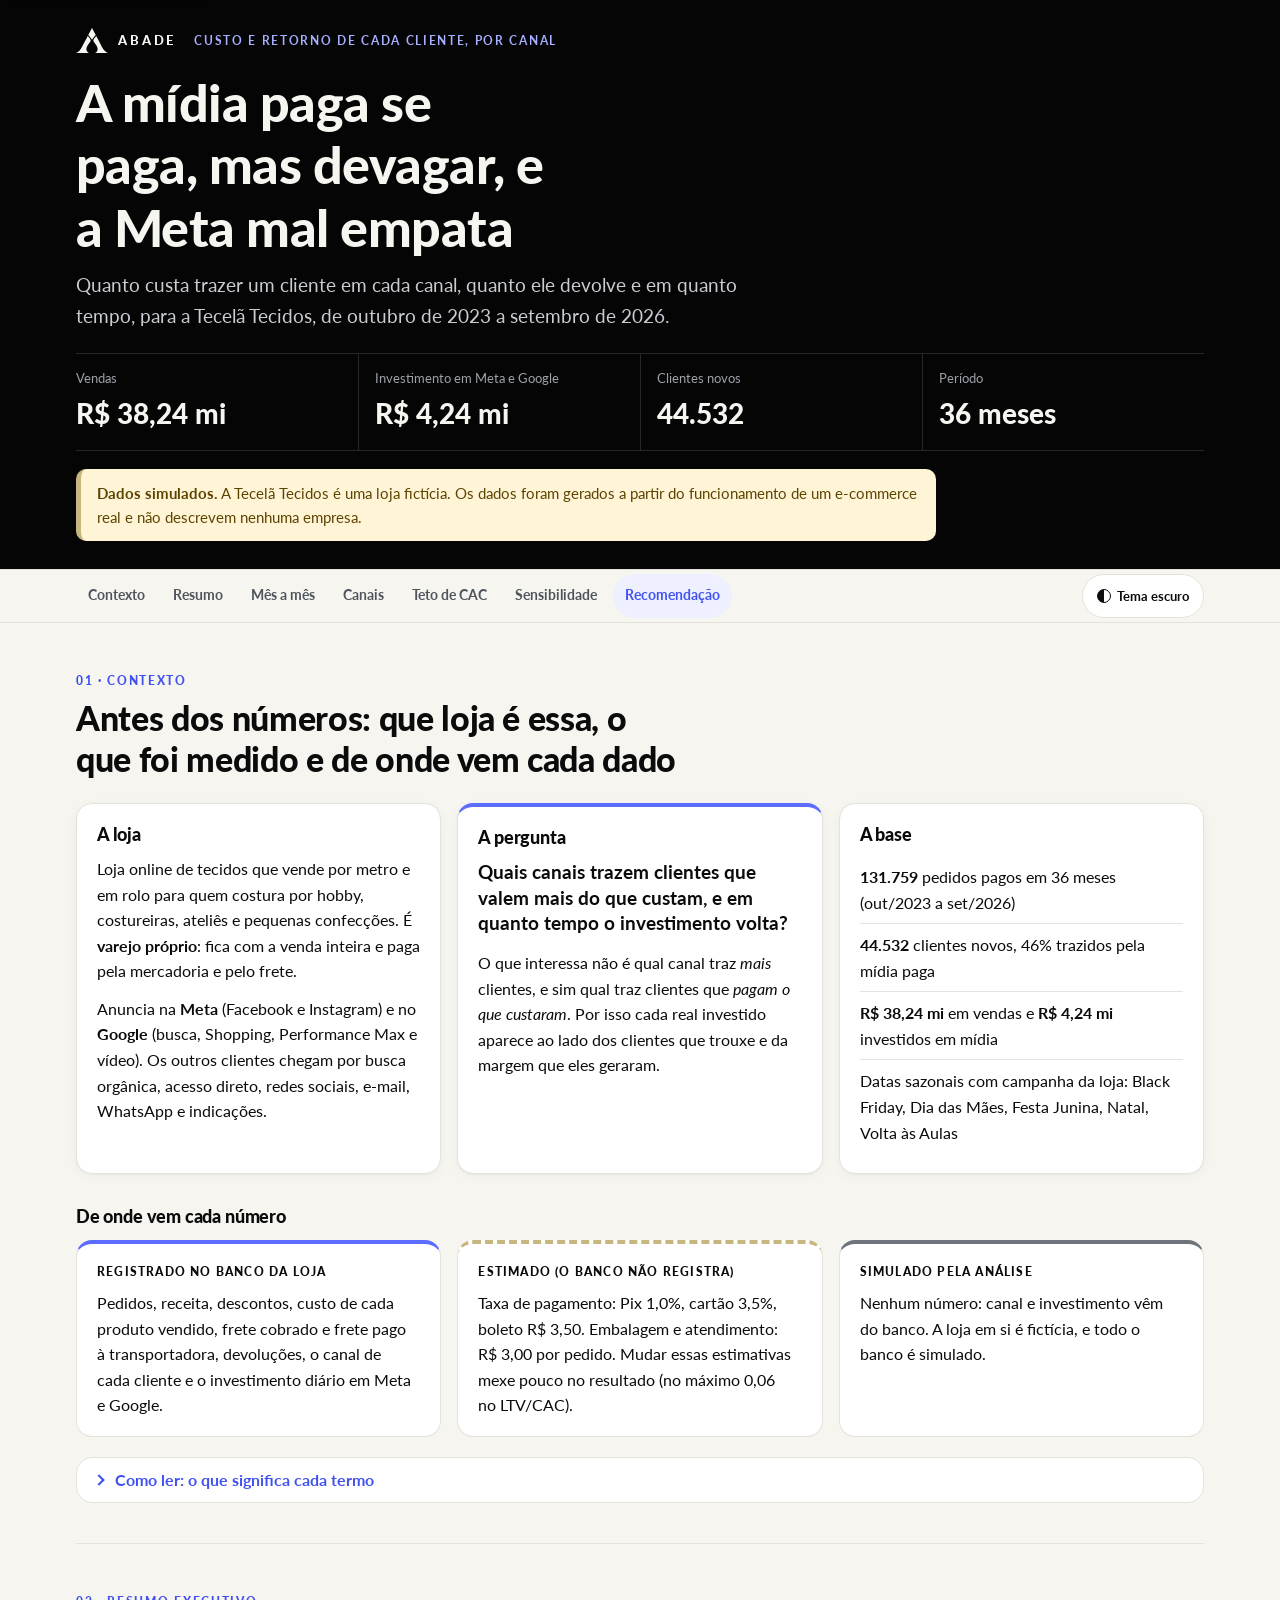
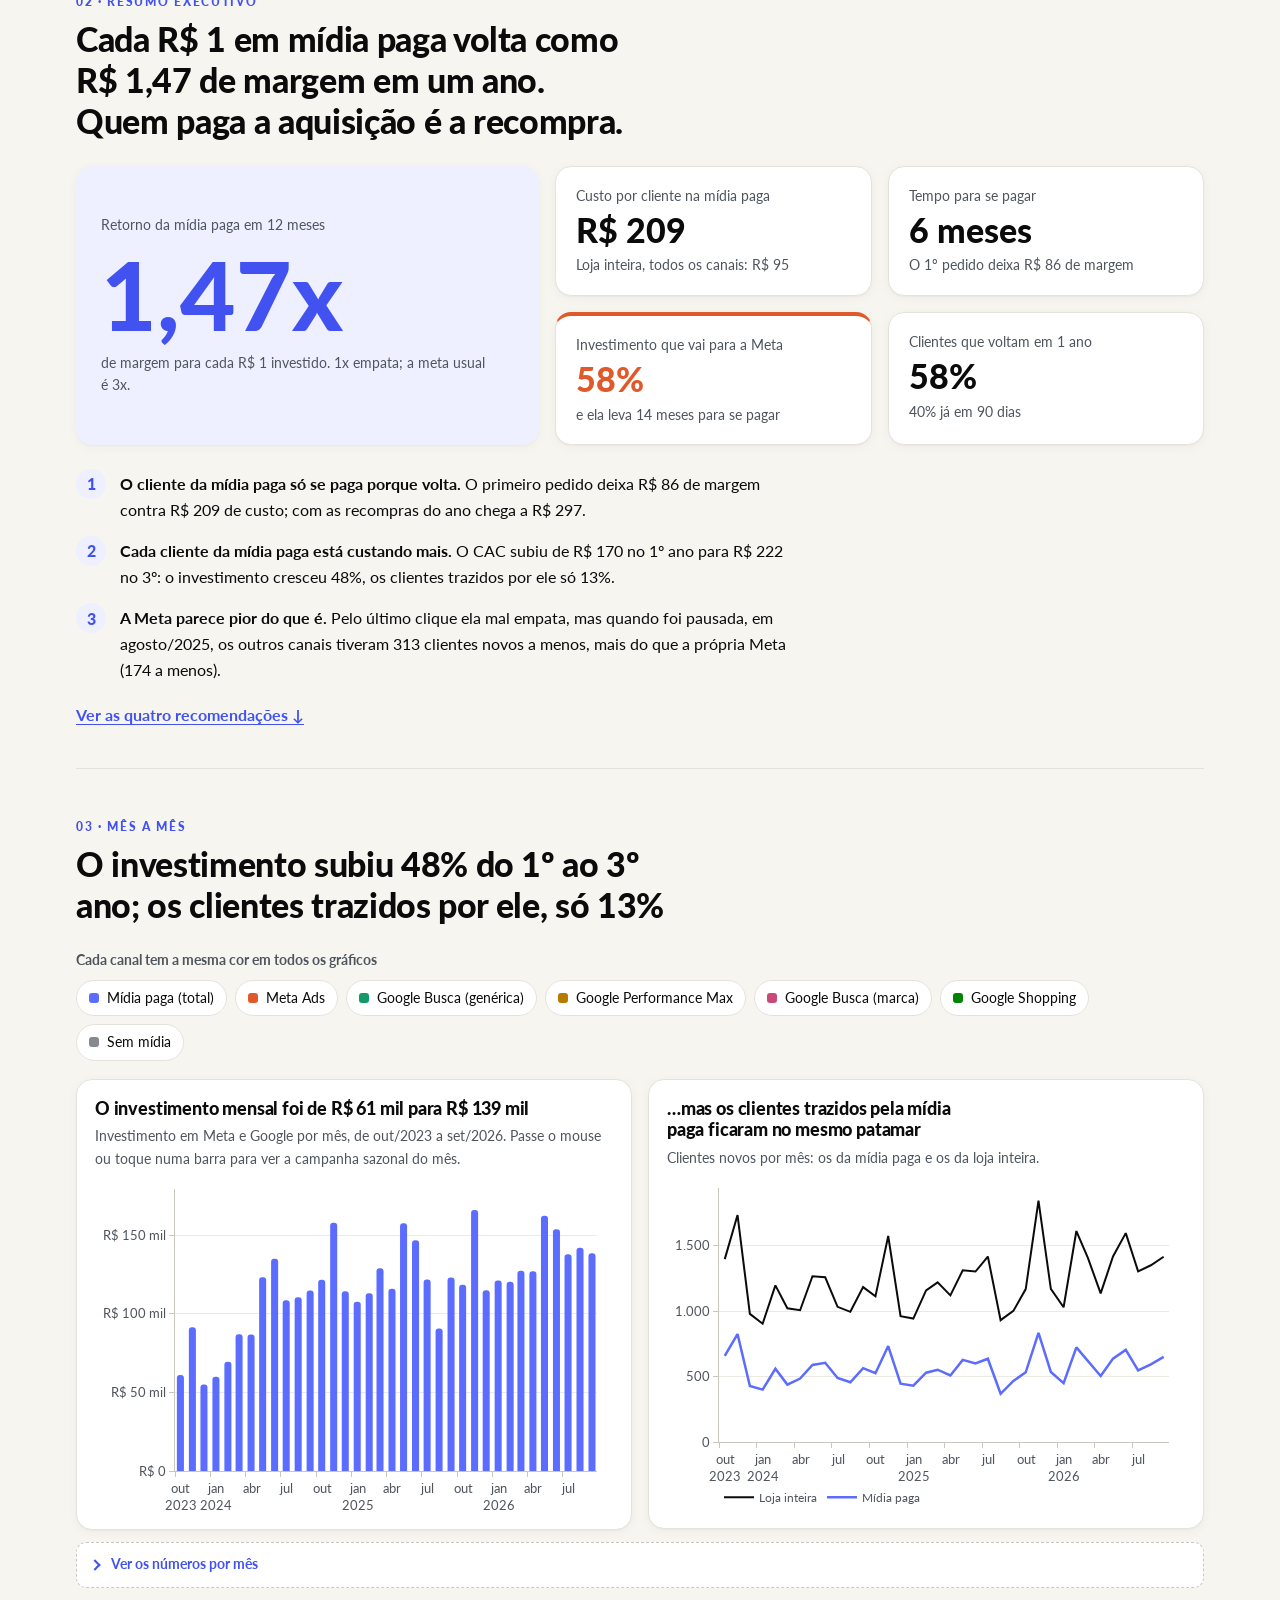
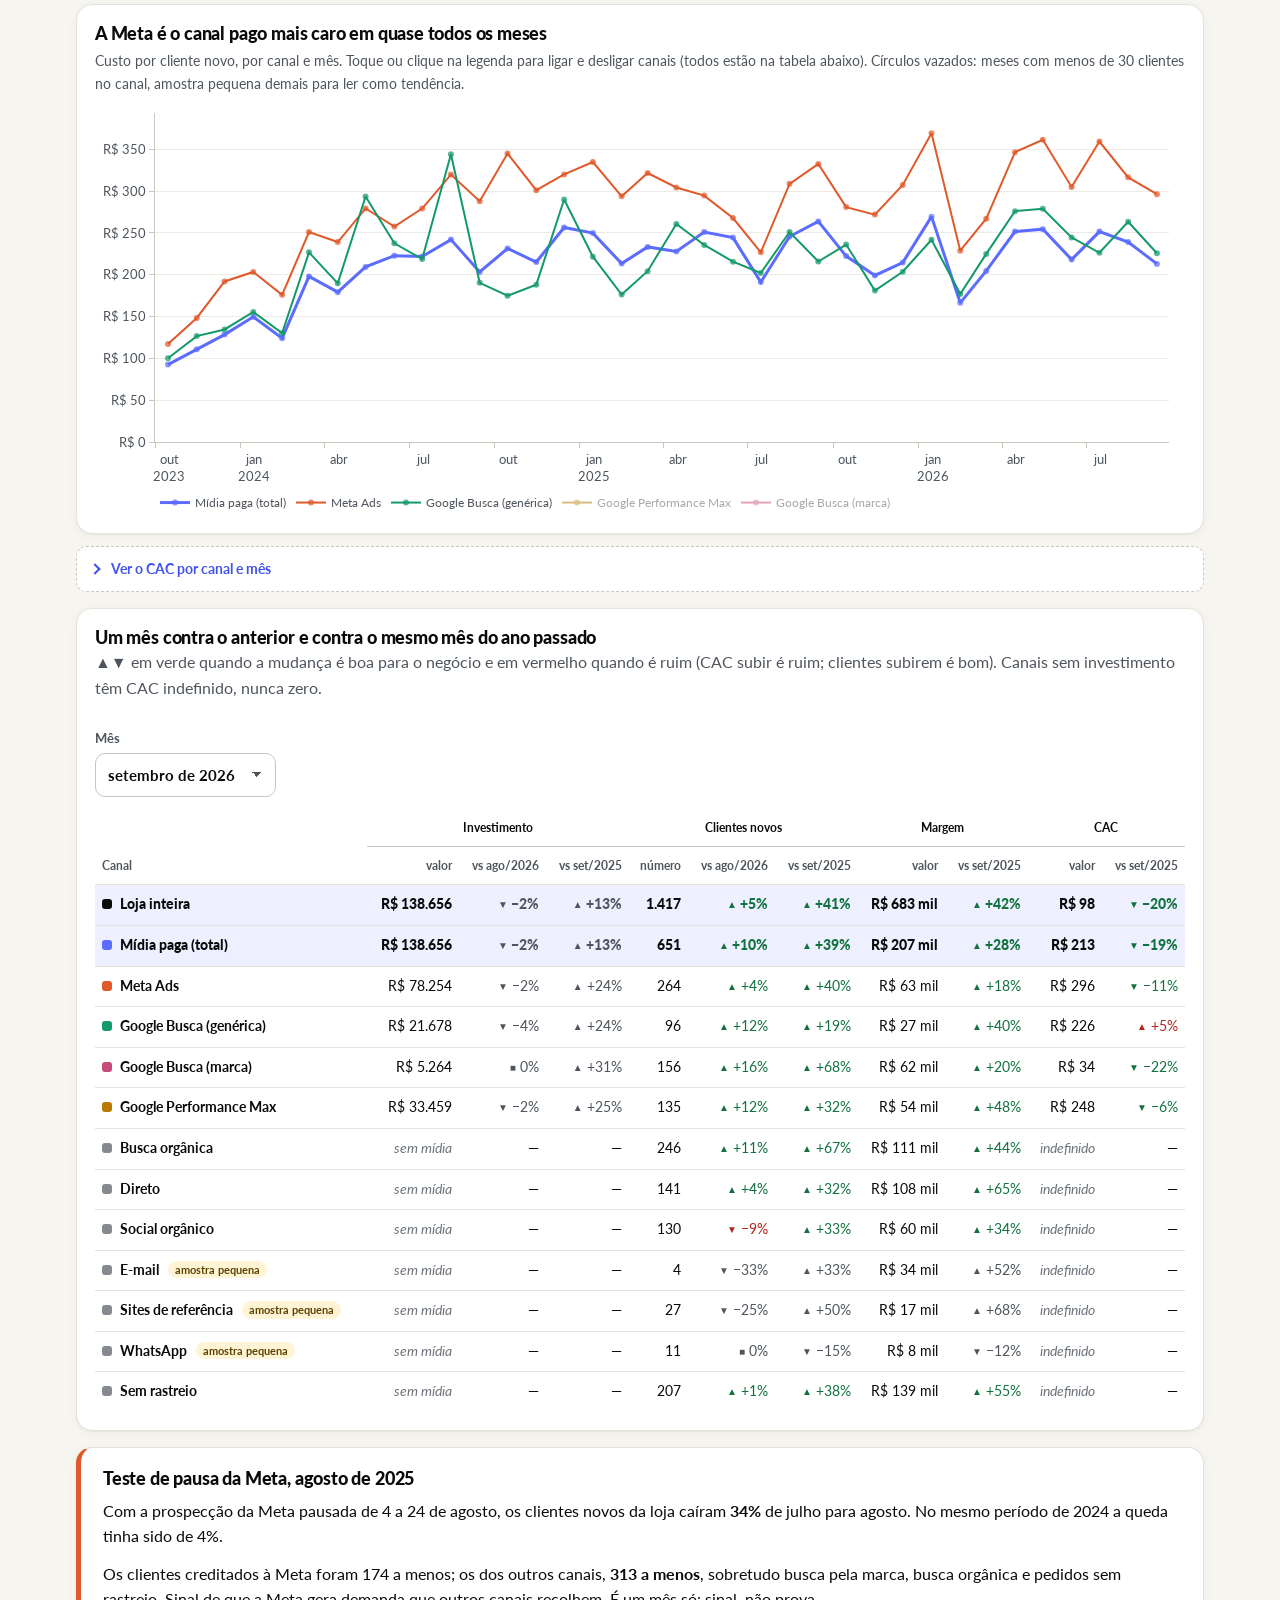
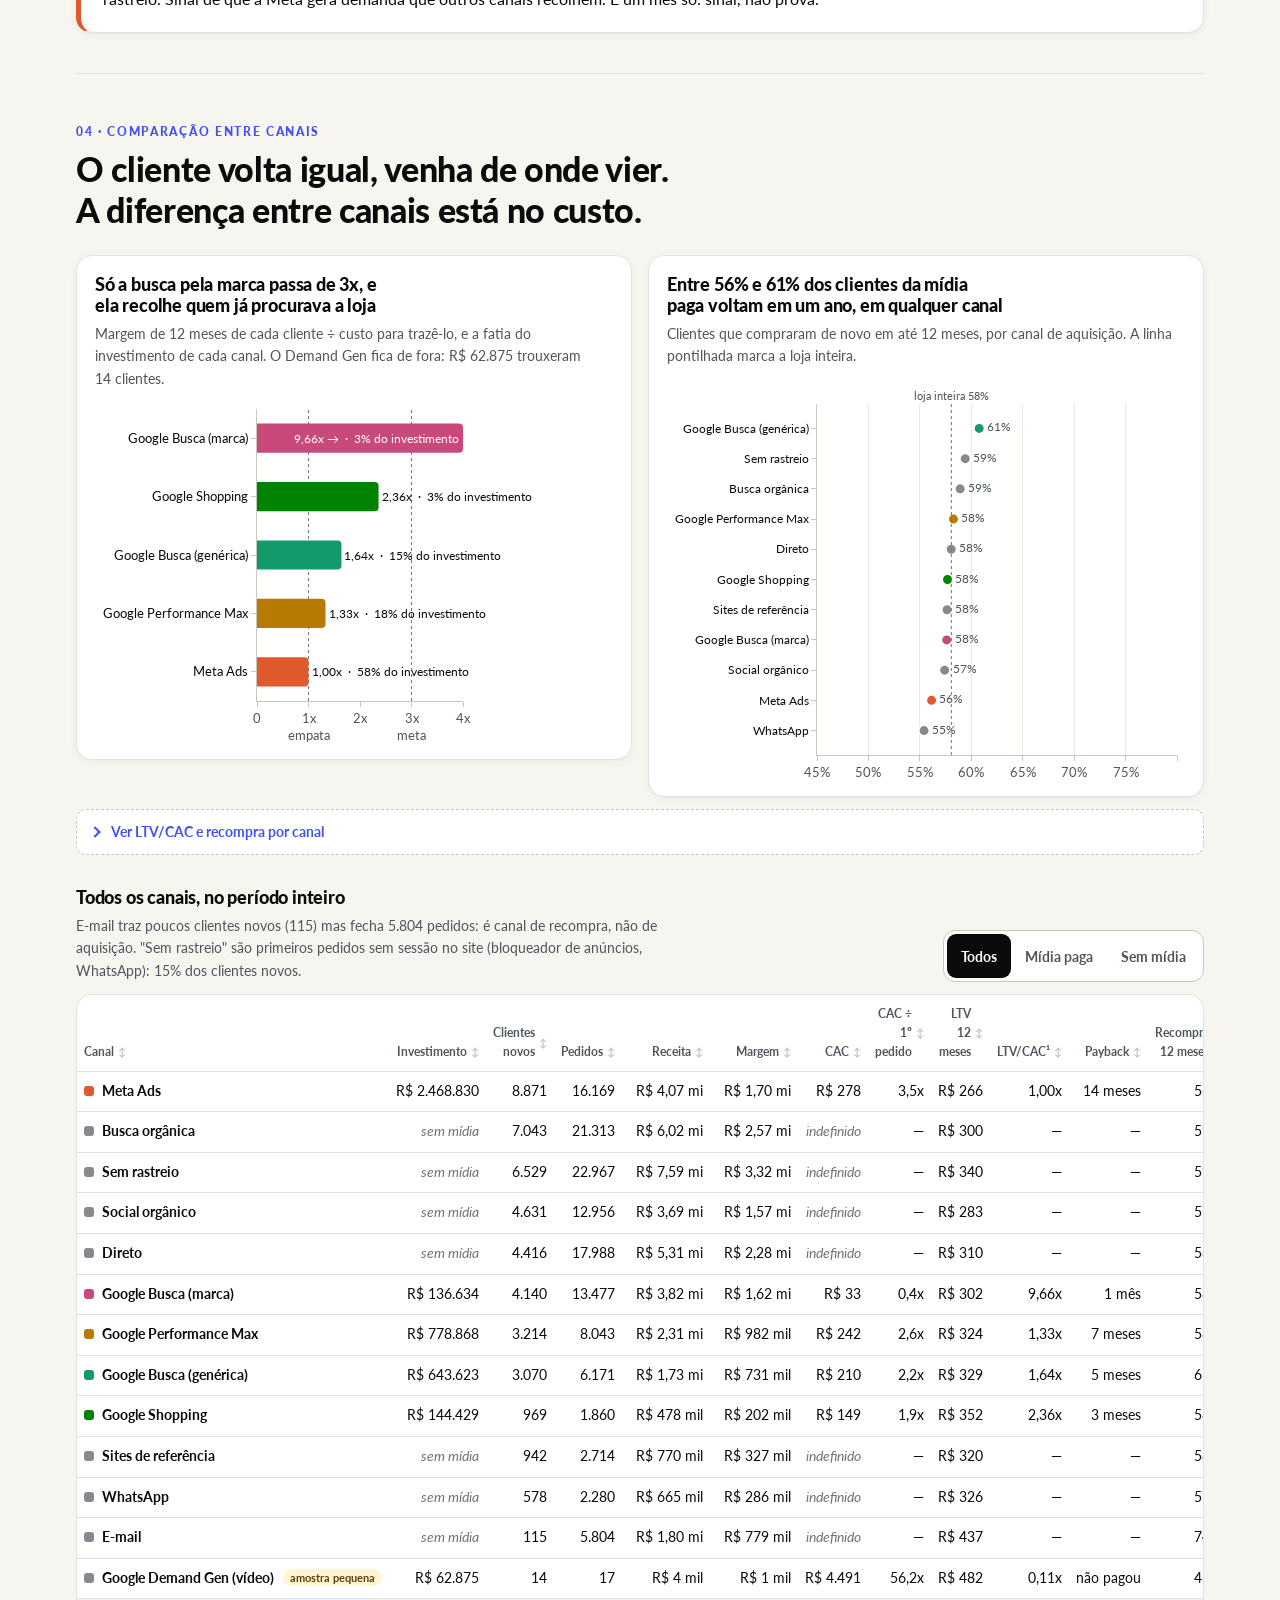
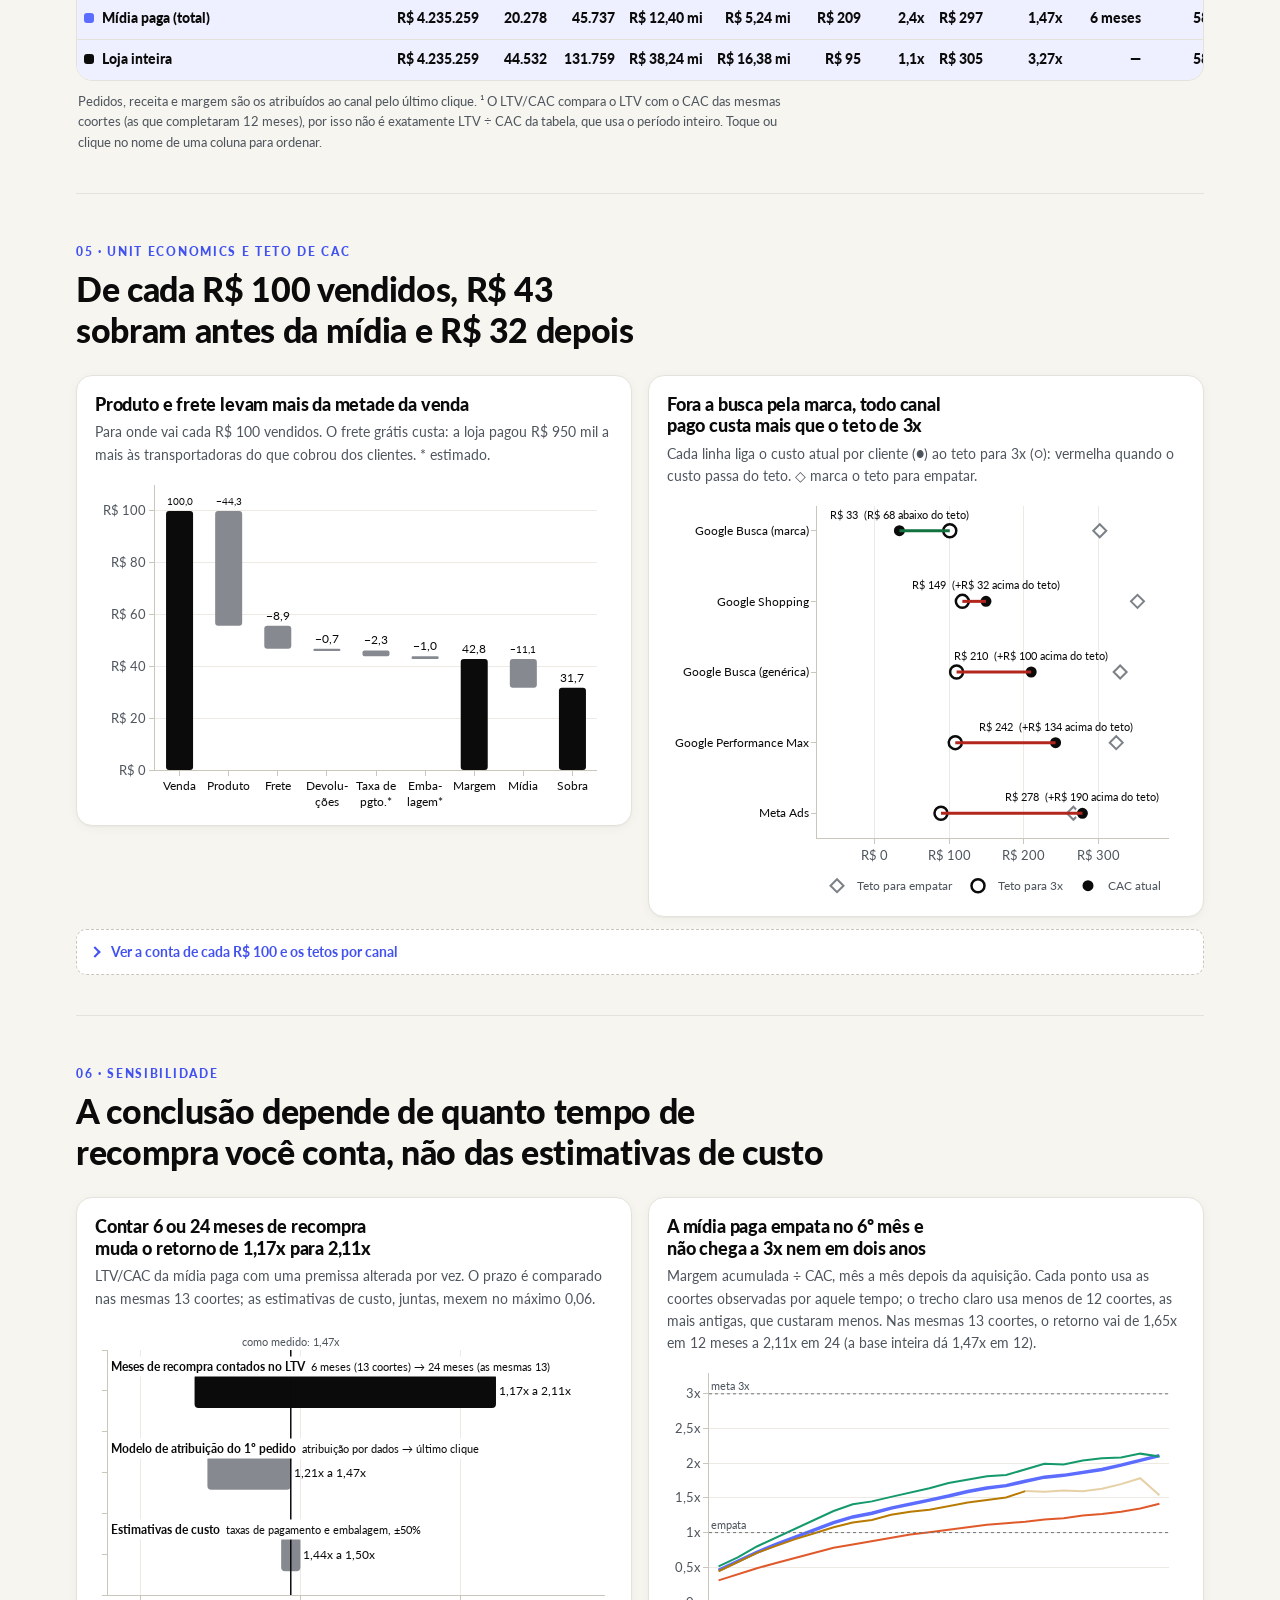
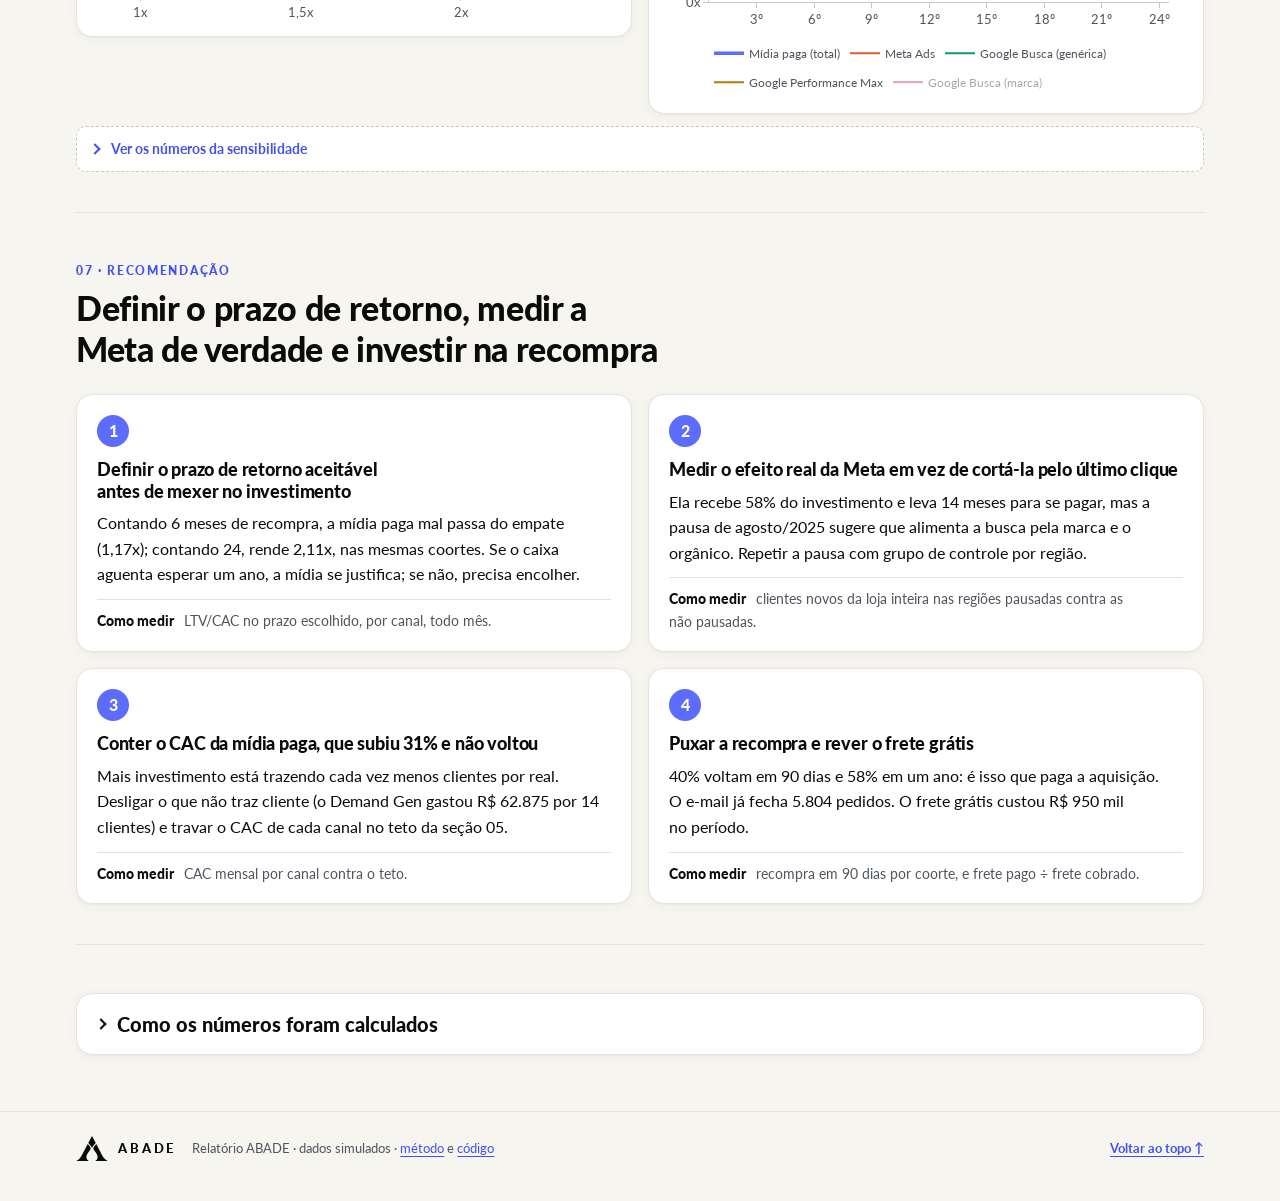
==== commit a2e441ba: "feat(dashboard): context first, audited UI, accessible and lighter Rebuilt after a senior UX/UI and " ====
--- a/docs/dashboard/index.html
+++ b/docs/dashboard/index.html
@@ -3,217 +3,408 @@
 <head>
 <meta charset="utf-8">
 <meta name="viewport" content="width=device-width, initial-scale=1">
-<title>Unit economics por canal · Tecelã Tecidos</title>
-<meta name="description" content="CAC, LTV, payback e margem de contribuição por canal de aquisição. Dados simulados.">
+<title>Quanto custa e quanto rende cada cliente, por canal · Tecelã Tecidos</title>
+<meta name="description" content="Quanto custa trazer um cliente em cada canal de mídia, quanto ele devolve e em quanto tempo. Loja online de tecidos, out/2023 a set/2026. Dados simulados.">
+<meta name="color-scheme" content="light dark">
+<meta name="theme-color" content="#050505">
+<link rel="canonical" href="https://arielabade.github.io/unit-economics-olist/dashboard/">
+<meta property="og:title" content="Quanto custa e quanto rende cada cliente, por canal">
+<meta property="og:description" content="Cada R$ 1 em mídia paga volta como 1,47x de margem em 12 meses. Dados simulados.">
+<meta property="og:type" content="website">
+<meta property="og:url" content="https://arielabade.github.io/unit-economics-olist/dashboard/">
+<meta property="og:locale" content="pt_BR">
+<meta name="twitter:card" content="summary">
+<link rel="icon" href="favicon.svg" type="image/svg+xml">
 <link rel="preconnect" href="https://fonts.googleapis.com">
 <link rel="preconnect" href="https://fonts.gstatic.com" crossorigin>
-<link href="https://fonts.googleapis.com/css2?family=Lato:wght@400;700;900&display=swap" rel="stylesheet">
-<style>
-:root { --carbon: #050505; --ivory: #F6F5F0; --cobalt: #5B6CFF; --ink2: #5C646D; --line: #E2E0D8; --loss: #C8384F; }
-* { box-sizing: border-box; }
-html { -webkit-text-size-adjust: 100%; }
-body { margin: 0; background: var(--ivory); color: var(--carbon); font-family: Lato, "Helvetica Neue", Arial, sans-serif;
-       font-size: 16px; line-height: 1.55; }
-.wrap { max-width: 1120px; margin: 0 auto; padding: 0 16px; }
-header.top { background: var(--carbon); color: var(--ivory); padding: 28px 0 24px; }
-.brand { display: flex; gap: 16px; align-items: center; }
-.mark { width: 46px; height: 36px; fill: var(--ivory); flex: none; }
-.eyebrow { color: var(--cobalt); font-weight: 700; letter-spacing: .16em; text-transform: uppercase; font-size: 12px; }
-h1 { font-weight: 900; font-size: clamp(26px, 5vw, 40px); line-height: 1.1; margin: 4px 0 6px; letter-spacing: -.01em; }
-.lede { color: #C9CDD3; margin: 0; max-width: 760px; }
-.notice { color: var(--carbon); background: #FFF4D6; border-left: 5px solid #C8B680; padding: 12px 16px; margin: 20px 0 0; border-radius: 6px;
-          font-size: 15px; }
-section { padding: 28px 0 8px; border-bottom: 1px solid var(--line); }
-h2 { font-size: 13px; letter-spacing: .14em; text-transform: uppercase; color: var(--cobalt); margin: 0 0 4px; }
-h3 { font-size: clamp(19px, 3vw, 24px); font-weight: 900; line-height: 1.25; margin: 4px 0 6px; }
-p.sub { color: var(--ink2); margin: 0 0 10px; font-size: 15px; }
-.kpis { display: grid; grid-template-columns: repeat(auto-fit, minmax(190px, 1fr)); gap: 12px; margin: 14px 0 8px; }
-@media (max-width: 600px) { .kpis { grid-template-columns: 1fr 1fr; } .kpi-value { font-size: 24px; } .kpi { padding: 12px; } }
-.kpi { background: #fff; border: 1px solid var(--line); border-radius: 16px; padding: 16px; }
-.kpi-value { font-size: 30px; font-weight: 900; line-height: 1.1; }
-.kpi.accent .kpi-value { color: var(--cobalt); }
-.kpi.warn .kpi-value { color: var(--loss); }
-.kpi-text { color: var(--ink2); font-size: 14px; margin-top: 6px; }
-.card { background: #fff; border: 1px solid var(--line); border-radius: 16px; padding: 16px 16px 8px; margin: 14px 0; }
-.chart { width: 100%; min-height: 340px; }
-.grid2 { display: grid; grid-template-columns: 1fr 1fr; gap: 14px; }
-@media (max-width: 820px) { .grid2 { grid-template-columns: 1fr; } }
-ul.points { padding-left: 20px; margin: 8px 0; }
-ul.points li { margin: 6px 0; }
-.table-wrap { overflow-x: auto; -webkit-overflow-scrolling: touch; margin: 8px 0; }
-table { border-collapse: collapse; width: 100%; font-size: 13px; min-width: 860px; }
-th, td { padding: 7px 7px; border-bottom: 1px solid var(--line); text-align: right; white-space: nowrap; }
-thead th { font-size: 12px; color: var(--ink2); font-weight: 700; text-align: right; vertical-align: bottom; white-space: normal; }
-th[scope=row], thead th:first-child { text-align: left; position: sticky; left: 0; background: #fff; }
-tr.total th, tr.total td { font-weight: 700; background: #F1F2FF; }
-tr.total th[scope=row] { background: #F1F2FF; }
-.na { color: var(--ink2); font-style: italic; }
-.tag { display: inline-block; font-size: 11px; font-weight: 700; color: #7A5B00; background: #FFF4D6; border-radius: 10px;
-        padding: 0 7px; margin-left: 4px; }
-.reco { counter-reset: r; list-style: none; padding: 0; }
-.reco li { counter-increment: r; background: #fff; border: 1px solid var(--line); border-radius: 16px; padding: 14px 16px 14px 60px;
-           margin: 10px 0; position: relative; }
-.reco li::before { content: counter(r); position: absolute; left: 16px; top: 14px; width: 30px; height: 30px; border-radius: 50%;
-                   background: var(--cobalt); color: #fff; font-weight: 900; display: grid; place-items: center; }
-.reco b { display: block; margin-bottom: 2px; }
-details { background: #fff; border: 1px solid var(--line); border-radius: 16px; padding: 12px 16px; margin: 14px 0 28px; }
-summary { cursor: pointer; font-weight: 700; }
-details h4 { margin: 16px 0 4px; }
-details p, details li { font-size: 14px; color: #2B2F35; }
-footer { padding: 24px 0 40px; color: var(--ink2); font-size: 13px; }
-a { color: var(--cobalt); }
-</style>
+<link href="https://fonts.googleapis.com/css2?family=Lato:ital,wght@0,400;0,700;0,900;1,400&display=swap" rel="stylesheet">
+<link rel="stylesheet" href="styles.css?v=a8d4e574d2">
+<script>
+  // Before first paint: the chosen theme, so the page never flashes the wrong one.
+  (function () {
+    try { var t = localStorage.getItem("ue-theme"); if (t === "light" || t === "dark") document.documentElement.dataset.theme = t; } catch (e) {}
+  })();
+</script>
+<script src="app.js?v=17422c5a86" data-plotly="plotly-cartesian-4.1.1.min.js" defer></script>
 </head>
 <body>
-<header class="top"><div class="wrap">
-  <div class="brand"><svg class="mark" viewBox="0 0 127.566 100" aria-hidden="true"><path d="M80.82 32.28 L76.70 36.70 L74.68 39.18 L72.73 41.87 L71.16 44.34 L69.96 46.59 L69.36 48.16 L69.06 49.51 L69.06 50.94 L69.21 51.61 L69.66 52.81 L70.41 54.23 L77.90 64.64 L80.15 68.09 L82.62 72.36 L83.75 74.61 L84.79 77.15 L85.39 79.03 L85.99 81.95 L86.14 83.45 L86.14 85.54 L85.92 87.42 L85.17 90.34 L84.04 92.73 L82.70 94.68 L80.60 96.85 L78.05 98.73 L76.25 99.70 L75.88 99.78 L75.88 99.93 L127.49 99.93 L127.42 99.78 L126.89 99.63 L125.02 98.73 L121.87 96.93 L119.63 95.43 L117.30 93.63 L115.51 92.06 L112.73 89.29 L109.81 85.84 L107.87 83.15 L105.24 78.95 L103.15 74.98 L102.70 74.31 L102.10 72.96 L101.35 71.69 L100.75 70.34 L100.30 69.66 L99.40 67.72 L98.05 65.24 L97.15 63.30 L96.55 62.32 L93.41 55.96 L92.96 55.28 L92.06 53.33 L91.46 52.36 L90.86 51.01 L90.56 50.64 L89.96 49.29 L87.72 45.17 L87.27 44.12 L86.82 43.45 L85.92 41.57 L85.54 41.05 L84.57 39.03 L84.12 38.35 L84.04 38.05 L81.72 33.86 L80.97 32.28Z M46.82 32.28 L46.59 32.28 L45.02 35.36 L44.49 36.18 L43.75 37.75 L37.90 48.61 L37.00 50.49 L36.55 51.16 L35.66 53.03 L35.21 53.71 L34.16 55.88 L33.86 56.25 L32.66 58.73 L32.21 59.40 L31.31 61.27 L30.11 63.37 L29.96 63.82 L29.06 65.32 L27.57 68.31 L26.22 70.64 L22.77 77.15 L20.15 81.72 L17.75 85.39 L16.40 87.19 L14.46 89.51 L12.28 91.76 L10.04 93.78 L7.49 95.73 L4.49 97.68 L1.35 99.33 L0.30 99.78 L0.07 99.78 L0.00 99.85 L0.07 99.93 L51.69 99.93 L51.76 99.85 L49.66 98.80 L48.61 98.13 L47.12 96.93 L45.39 95.21 L44.72 94.38 L43.22 91.99 L42.10 89.21 L41.57 86.74 L41.42 85.24 L41.42 83.82 L41.65 81.50 L42.25 78.80 L42.70 77.38 L43.45 75.43 L44.72 72.73 L46.29 69.89 L47.87 67.34 L51.76 61.65 L56.40 55.28 L57.45 53.63 L57.90 52.51 L58.05 52.36 L58.35 51.39 L58.43 49.36 L58.20 48.24 L57.60 46.59 L56.40 44.42 L56.40 44.27 L54.61 41.42 L51.24 37.08Z M63.67 0.00 L63.22 1.05 L62.77 1.72 L62.47 2.47 L60.37 6.29 L60.07 7.04 L59.33 8.24 L59.03 8.99 L55.73 14.98 L55.06 16.40 L48.91 27.87 L48.76 28.31 L53.18 32.73 L56.48 36.63 L58.73 39.63 L61.12 43.07 L63.67 47.42 L63.90 47.49 L63.90 47.34 L64.94 45.62 L64.94 45.47 L66.52 42.92 L68.76 39.63 L70.79 36.93 L74.61 32.43 L78.80 28.16 L70.64 12.73 L69.74 11.24 L69.44 10.49 L68.54 8.99 L68.24 8.24 L67.34 6.74 L66.59 5.17 L66.29 4.79 L65.99 4.04 L64.79 1.95 L63.90 0.07Z" fill-rule="evenodd"/></svg><div>
-    <div class="eyebrow">ABADE · Unit economics por canal</div>
-    <h1>A mídia paga se paga, mas devagar, e a Meta só empata</h1>
-  </div></div>
-  <p class="lede">Tecelã Tecidos, loja online de tecidos. out/2023 a set/2026:
-  R$ 38,24 mi de vendas, R$ 4,24 mi investidos em Meta e Google, 44.532 clientes novos.</p>
-  <div class="notice" role="note"><b>Dados simulados.</b> A Tecelã Tecidos é uma loja fictícia; os dados foram gerados
-  a partir do funcionamento de um e-commerce real e não descrevem nenhuma empresa.</div>
-</div></header>
-
-<main class="wrap">
-<section id="resumo">
-  <h2>Resumo executivo</h2>
-  <h3>Cada R$ 1 em mídia paga volta como R$ 1,47 de margem em um ano; o que paga a aquisição é a recompra</h3>
-  <div class="kpis"><div class="kpi accent"><div class="kpi-value">1,47x</div><div class="kpi-text">de margem em 12 meses para cada R$ 1 em mídia paga</div></div><div class="kpi "><div class="kpi-value">R$ 209</div><div class="kpi-text">para trazer um cliente pela mídia paga (loja inteira: R$ 95)</div></div><div class="kpi "><div class="kpi-value">6 meses</div><div class="kpi-text">para a margem do cliente pago cobrir o que custou trazê-lo</div></div><div class="kpi warn"><div class="kpi-value">58%</div><div class="kpi-text">da verba vai para a Meta, que só empata em 12 meses (1,00x)</div></div><div class="kpi "><div class="kpi-value">58%</div><div class="kpi-text">dos clientes novos compram de novo em até 12 meses</div></div></div>
-  <ul class="points">
-    <li>O primeiro pedido de um cliente pago deixa R$ 86 de margem; trazê-lo custa R$ 209.
-    Ele só se paga porque 58% voltam a comprar em até um ano.</li>
-    <li>O custo para trazer um cliente pela mídia paga subiu de R$ 170 no 1º ano para R$ 222 no 3º:
-    a verba cresceu 48% e os clientes pagos, 13%.</li>
-    <li>A Meta recebe 58% da verba e, pelo último clique, devolve 1,00x em 12 meses.
-    Mas na pausa de agosto/2025 os outros canais perderam 313 clientes novos, mais que a própria Meta (174).</li>
+<a class="skip" href="#conteudo">Pular para o conteúdo</a>
+
+<header class="hero" id="topo">
+  <div class="wrap">
+    <div class="brand-row">
+      <span class="brand"><svg class="mark" viewBox="0 0 127.566 100" aria-hidden="true" focusable="false"><path d="M80.82 32.28 L76.70 36.70 L74.68 39.18 L72.73 41.87 L71.16 44.34 L69.96 46.59 L69.36 48.16 L69.06 49.51 L69.06 50.94 L69.21 51.61 L69.66 52.81 L70.41 54.23 L77.90 64.64 L80.15 68.09 L82.62 72.36 L83.75 74.61 L84.79 77.15 L85.39 79.03 L85.99 81.95 L86.14 83.45 L86.14 85.54 L85.92 87.42 L85.17 90.34 L84.04 92.73 L82.70 94.68 L80.60 96.85 L78.05 98.73 L76.25 99.70 L75.88 99.78 L75.88 99.93 L127.49 99.93 L127.42 99.78 L126.89 99.63 L125.02 98.73 L121.87 96.93 L119.63 95.43 L117.30 93.63 L115.51 92.06 L112.73 89.29 L109.81 85.84 L107.87 83.15 L105.24 78.95 L103.15 74.98 L102.70 74.31 L102.10 72.96 L101.35 71.69 L100.75 70.34 L100.30 69.66 L99.40 67.72 L98.05 65.24 L97.15 63.30 L96.55 62.32 L93.41 55.96 L92.96 55.28 L92.06 53.33 L91.46 52.36 L90.86 51.01 L90.56 50.64 L89.96 49.29 L87.72 45.17 L87.27 44.12 L86.82 43.45 L85.92 41.57 L85.54 41.05 L84.57 39.03 L84.12 38.35 L84.04 38.05 L81.72 33.86 L80.97 32.28Z M46.82 32.28 L46.59 32.28 L45.02 35.36 L44.49 36.18 L43.75 37.75 L37.90 48.61 L37.00 50.49 L36.55 51.16 L35.66 53.03 L35.21 53.71 L34.16 55.88 L33.86 56.25 L32.66 58.73 L32.21 59.40 L31.31 61.27 L30.11 63.37 L29.96 63.82 L29.06 65.32 L27.57 68.31 L26.22 70.64 L22.77 77.15 L20.15 81.72 L17.75 85.39 L16.40 87.19 L14.46 89.51 L12.28 91.76 L10.04 93.78 L7.49 95.73 L4.49 97.68 L1.35 99.33 L0.30 99.78 L0.07 99.78 L0.00 99.85 L0.07 99.93 L51.69 99.93 L51.76 99.85 L49.66 98.80 L48.61 98.13 L47.12 96.93 L45.39 95.21 L44.72 94.38 L43.22 91.99 L42.10 89.21 L41.57 86.74 L41.42 85.24 L41.42 83.82 L41.65 81.50 L42.25 78.80 L42.70 77.38 L43.45 75.43 L44.72 72.73 L46.29 69.89 L47.87 67.34 L51.76 61.65 L56.40 55.28 L57.45 53.63 L57.90 52.51 L58.05 52.36 L58.35 51.39 L58.43 49.36 L58.20 48.24 L57.60 46.59 L56.40 44.42 L56.40 44.27 L54.61 41.42 L51.24 37.08Z M63.67 0.00 L63.22 1.05 L62.77 1.72 L62.47 2.47 L60.37 6.29 L60.07 7.04 L59.33 8.24 L59.03 8.99 L55.73 14.98 L55.06 16.40 L48.91 27.87 L48.76 28.31 L53.18 32.73 L56.48 36.63 L58.73 39.63 L61.12 43.07 L63.67 47.42 L63.90 47.49 L63.90 47.34 L64.94 45.62 L64.94 45.47 L66.52 42.92 L68.76 39.63 L70.79 36.93 L74.61 32.43 L78.80 28.16 L70.64 12.73 L69.74 11.24 L69.44 10.49 L68.54 8.99 L68.24 8.24 L67.34 6.74 L66.59 5.17 L66.29 4.79 L65.99 4.04 L64.79 1.95 L63.90 0.07Z" fill-rule="evenodd"/></svg><span class="brand-name">ABADE</span></span>
+      <span class="eyebrow">Custo e retorno de cada cliente, por canal</span>
+    </div>
+    <h1>A mídia paga se paga, mas devagar, e a Meta mal empata</h1>
+    <p class="lede">Quanto custa trazer um cliente em cada canal, quanto ele devolve e em quanto tempo, para a Tecelã Tecidos,
+      de outubro de 2023 a setembro de 2026.</p>
+    <dl class="facts">
+      <div><dt>Vendas</dt><dd>R$ 38,24 mi</dd></div>
+      <div><dt>Investimento em Meta e Google</dt><dd>R$ 4,24 mi</dd></div>
+      <div><dt>Clientes novos</dt><dd>44.532</dd></div>
+      <div><dt>Período</dt><dd>36 meses</dd></div>
+    </dl>
+    <p class="notice" role="note"><strong>Dados simulados.</strong> A Tecelã Tecidos é uma loja fictícia. Os dados foram gerados
+      a partir do funcionamento de um e-commerce real e não descrevem nenhuma empresa.</p>
+  </div>
+</header>
+
+<nav class="toc" aria-label="Seções do relatório">
+  <div class="wrap toc-inner">
+    <ol>
+      <li><a href="#contexto">Contexto</a></li>
+      <li><a href="#resumo">Resumo</a></li>
+      <li><a href="#meses">Mês a mês</a></li>
+      <li><a href="#canais">Canais</a></li>
+      <li><a href="#unit-economics">Teto de CAC</a></li>
+      <li><a href="#sensibilidade">Sensibilidade</a></li>
+      <li><a href="#recomendacao">Recomendação</a></li>
+    </ol>
+    <button type="button" class="theme-toggle" id="theme-toggle" aria-pressed="false" hidden>
+      <span aria-hidden="true" class="theme-icon"></span><span class="theme-label">Tema escuro</span>
+    </button>
+  </div>
+</nav>
+
+<main id="conteudo" class="wrap">
+
+<!-- ========================================================== 01 Contexto -->
+<section id="contexto" aria-labelledby="h-contexto">
+  <p class="kicker">01 · Contexto</p>
+  <h2 id="h-contexto">Antes dos números: que loja é essa, o que foi medido e de onde vem cada dado</h2>
+
+  <div class="grid-3">
+    <article class="panel">
+      <h3>A loja</h3>
+      <p>Loja online de tecidos que vende por metro e em rolo para quem costura por hobby, costureiras, ateliês e
+        pequenas confecções. É <strong>varejo próprio</strong>: fica com a venda inteira e paga pela mercadoria e pelo frete.</p>
+      <p>Anuncia na <strong>Meta</strong> (Facebook e Instagram) e no <strong>Google</strong> (busca, Shopping, Performance Max e vídeo).
+        Os outros clientes chegam por busca orgânica, acesso direto, redes sociais, e-mail, WhatsApp e indicações.</p>
+    </article>
+    <article class="panel panel-accent">
+      <h3>A pergunta</h3>
+      <p class="question">Quais canais trazem clientes que valem mais do que custam, e em quanto tempo o investimento volta?</p>
+      <p>O que interessa não é qual canal traz <em>mais</em> clientes, e sim qual traz clientes que <em>pagam o que custaram</em>.
+        Por isso cada real investido aparece ao lado dos clientes que trouxe e da margem que eles geraram.</p>
+    </article>
+    <article class="panel">
+      <h3>A base</h3>
+      <ul class="plain">
+        <li><strong>131.759</strong> pedidos pagos em 36 meses (out/2023 a set/2026)</li>
+        <li><strong>44.532</strong> clientes novos, 46% trazidos pela mídia paga</li>
+        <li><strong>R$ 38,24 mi</strong> em vendas e <strong>R$ 4,24 mi</strong> investidos em mídia</li>
+        <li>Datas sazonais com campanha da loja: Black Friday, Dia das Mães, Festa Junina, Natal, Volta às Aulas</li>
+      </ul>
+    </article>
+  </div>
+
+  <h3 class="sub-h">De onde vem cada número</h3>
+  <ul class="provenance">
+    <li class="prov prov-data">
+      <p class="prov-tag">Registrado no banco da loja</p>
+      <p>Pedidos, receita, descontos, custo de cada produto vendido, frete cobrado e frete pago à transportadora,
+        devoluções, o canal de cada cliente e o investimento diário em Meta e Google.</p>
+    </li>
+    <li class="prov prov-assumed">
+      <p class="prov-tag">Estimado (o banco não registra)</p>
+      <p>Taxa de pagamento: Pix 1,0%, cartão 3,5%, boleto R$ 3,50. Embalagem e atendimento:
+        R$ 3,00 por pedido. Mudar essas estimativas mexe pouco no resultado (no máximo 0,06 no LTV/CAC).</p>
+    </li>
+    <li class="prov prov-none">
+      <p class="prov-tag">Simulado pela análise</p>
+      <p>Nenhum número: canal e investimento vêm do banco. A loja em si é fictícia, e todo o banco é simulado.</p>
+    </li>
   </ul>
-</section>
-
-<section id="meses">
-  <h2>Evolução por mês</h2>
-  <h3>O investimento subiu 48% do 1º ao 3º ano; os clientes trazidos pela mídia paga, só 13%</h3>
-  <p class="sub">Investimento mensal ao lado dos clientes novos que ele trouxe. Os triângulos marcam meses com campanhas sazonais da loja
-  (Black Friday, Natal, Festa Junina, Dia das Mães, Volta às Aulas). Passe o mouse ou toque para ver o mês.</p>
-  <div class="card"><div class="chart" id="c-monthly"></div></div>
-  <h3>A Meta é o canal pago mais caro em quase todos os meses</h3>
-  <p class="sub">Custo por cliente novo, por canal e mês. Círculos vazados são meses com menos de 30
-  clientes novos no canal: amostra pequena, não leia como tendência. Clique na legenda para ligar e desligar canais.</p>
-  <div class="card"><div class="chart" id="c-cac"></div></div>
-  <h3>Último mês completo (set/2026): comparação com o mês anterior e com o mesmo mês do ano passado</h3>
-  <p class="sub">Canais sem investimento registrado têm CAC indefinido, nunca zero.</p>
-  <div class="table-wrap"><table><thead><tr><th scope='col'>Canal</th><th>Investimento</th><th>vs mês anterior</th><th>vs set/2025</th><th>Novos clientes</th><th>vs mês anterior</th><th>vs set/2025</th><th>Margem atribuída</th><th>vs set/2025</th><th>CAC</th><th>vs set/2025</th></tr></thead><tbody><tr class="total"><th scope='row'>Loja inteira</th><td>R$ 138.656</td><td>-2%</td><td>+13%</td><td>1.417</td><td>+5%</td><td>+41%</td><td>R$ 683 mil</td><td>+42%</td><td>R$ 98</td><td>-20%</td></tr><tr class="total"><th scope='row'>Canais pagos (total)</th><td>R$ 138.656</td><td>-2%</td><td>+13%</td><td>651</td><td>+10%</td><td>+39%</td><td>R$ 207 mil</td><td>+28%</td><td>R$ 213</td><td>-19%</td></tr><tr><th scope='row'>Meta Ads</th><td>R$ 78.254</td><td>-2%</td><td>+24%</td><td>264</td><td>+4%</td><td>+40%</td><td>R$ 63 mil</td><td>+18%</td><td>R$ 296</td><td>-11%</td></tr><tr><th scope='row'>Google Busca (genérica)</th><td>R$ 21.678</td><td>-4%</td><td>+24%</td><td>96</td><td>+12%</td><td>+19%</td><td>R$ 27 mil</td><td>+40%</td><td>R$ 226</td><td>+5%</td></tr><tr><th scope='row'>Google Busca (marca)</th><td>R$ 5.264</td><td>-0%</td><td>+31%</td><td>156</td><td>+16%</td><td>+68%</td><td>R$ 62 mil</td><td>+20%</td><td>R$ 34</td><td>-22%</td></tr><tr><th scope='row'>Google Performance Max</th><td>R$ 33.459</td><td>-2%</td><td>+25%</td><td>135</td><td>+12%</td><td>+32%</td><td>R$ 54 mil</td><td>+48%</td><td>R$ 248</td><td>-6%</td></tr><tr><th scope='row'>Busca orgânica</th><td><span class="na">sem mídia</span></td><td>—</td><td>—</td><td>246</td><td>+11%</td><td>+67%</td><td>R$ 111 mil</td><td>+44%</td><td><span class="na">indefinido</span></td><td>—</td></tr><tr><th scope='row'>Direto</th><td><span class="na">sem mídia</span></td><td>—</td><td>—</td><td>141</td><td>+4%</td><td>+32%</td><td>R$ 108 mil</td><td>+65%</td><td><span class="na">indefinido</span></td><td>—</td></tr><tr><th scope='row'>Social orgânico</th><td><span class="na">sem mídia</span></td><td>—</td><td>—</td><td>130</td><td>-9%</td><td>+33%</td><td>R$ 60 mil</td><td>+34%</td><td><span class="na">indefinido</span></td><td>—</td></tr><tr><th scope='row'>E-mail <span class="tag">amostra pequena</span></th><td><span class="na">sem mídia</span></td><td>—</td><td>—</td><td>4</td><td>-33%</td><td>+33%</td><td>R$ 34 mil</td><td>+52%</td><td><span class="na">indefinido</span></td><td>—</td></tr><tr><th scope='row'>Sites de referência <span class="tag">amostra pequena</span></th><td><span class="na">sem mídia</span></td><td>—</td><td>—</td><td>27</td><td>-25%</td><td>+50%</td><td>R$ 17 mil</td><td>+68%</td><td><span class="na">indefinido</span></td><td>—</td></tr><tr><th scope='row'>WhatsApp <span class="tag">amostra pequena</span></th><td><span class="na">sem mídia</span></td><td>—</td><td>—</td><td>11</td><td>0%</td><td>-15%</td><td>R$ 8 mil</td><td>-12%</td><td><span class="na">indefinido</span></td><td>—</td></tr><tr><th scope='row'>Sem rastreio</th><td><span class="na">sem mídia</span></td><td>—</td><td>—</td><td>207</td><td>+1%</td><td>+38%</td><td>R$ 139 mil</td><td>+55%</td><td><span class="na">indefinido</span></td><td>—</td></tr></tbody></table></div>
-  <div class="card"><b>Teste de pausa da Meta (agosto/2025).</b> Com a prospecção da Meta pausada de 4 a 24/08, os clientes novos
-  da loja caíram 34% de julho para agosto (no mesmo período de 2024, 4%).
-  Os clientes creditados à Meta caíram 174; os dos outros canais, 313, sobretudo busca de marca,
-  busca orgânica e pedidos sem rastreio. É um sinal de que a Meta gera demanda que outros canais recolhem. É um mês só: sinal, não prova.</div>
-</section>
-
-<section id="canais">
-  <h2>Comparação entre canais</h2>
-  <div class="grid2">
-    <div><h3>Só a busca pela marca passa de 3x, e ela recolhe quem já procurava a loja</h3>
-    <p class="sub">Margem de 12 meses de cada cliente ÷ custo para trazê-lo. O Demand Gen fica de fora:
-    R$ 62.875 trouxeram 14 clientes.</p>
-    <div class="card"><div class="chart" id="c-channels"></div></div></div>
-    <div><h3>O cliente volta na mesma proporção venha de onde vier: a diferença entre canais está no custo</h3>
-    <p class="sub">Clientes que compraram de novo em até 12 meses, por canal de aquisição (coortes com 12 meses completos).</p>
-    <div class="card"><div class="chart" id="c-retention"></div></div></div>
-  </div>
-  <h3>Todos os canais, no período inteiro</h3>
-  <p class="sub">Investimento sempre ao lado de clientes, pedidos e margem. Pedidos, receita e margem são os atribuídos ao canal pelo último clique.
-  E-mail traz poucos clientes novos (115) mas fecha 5.804 pedidos: é canal de recompra, não de aquisição.</p>
-  <div class="table-wrap"><table><thead><tr><th scope='col'>Canal</th><th>Investimento</th><th>Novos clientes</th><th>Pedidos atribuídos</th><th>Receita atribuída</th><th>Margem atribuída</th><th>CAC</th><th>CAC ÷ margem do 1º pedido</th><th>LTV 12 meses</th><th>LTV/CAC</th><th>Payback</th><th>Recompra em 12 meses</th></tr></thead><tbody><tr><th scope='row'>Meta Ads</th><td>R$ 2.468.830</td><td>8.871</td><td>16.169</td><td>R$ 4,07 mi</td><td>R$ 1,70 mi</td><td>R$ 278</td><td>352%</td><td>R$ 266</td><td>1,00x</td><td>14 meses</td><td>56%</td></tr><tr><th scope='row'>Busca orgânica</th><td><span class="na">sem mídia</span></td><td>7.043</td><td>21.313</td><td>R$ 6,02 mi</td><td>R$ 2,57 mi</td><td><span class="na">indefinido</span></td><td>—</td><td>R$ 300</td><td>—</td><td>—</td><td>59%</td></tr><tr><th scope='row'>Sem rastreio</th><td><span class="na">sem mídia</span></td><td>6.529</td><td>22.967</td><td>R$ 7,59 mi</td><td>R$ 3,32 mi</td><td><span class="na">indefinido</span></td><td>—</td><td>R$ 340</td><td>—</td><td>—</td><td>59%</td></tr><tr><th scope='row'>Social orgânico</th><td><span class="na">sem mídia</span></td><td>4.631</td><td>12.956</td><td>R$ 3,69 mi</td><td>R$ 1,57 mi</td><td><span class="na">indefinido</span></td><td>—</td><td>R$ 283</td><td>—</td><td>—</td><td>57%</td></tr><tr><th scope='row'>Direto</th><td><span class="na">sem mídia</span></td><td>4.416</td><td>17.988</td><td>R$ 5,31 mi</td><td>R$ 2,28 mi</td><td><span class="na">indefinido</span></td><td>—</td><td>R$ 310</td><td>—</td><td>—</td><td>58%</td></tr><tr><th scope='row'>Google Busca (marca)</th><td>R$ 136.634</td><td>4.140</td><td>13.477</td><td>R$ 3,82 mi</td><td>R$ 1,62 mi</td><td>R$ 33</td><td>38%</td><td>R$ 302</td><td>9,66x</td><td>1 mês</td><td>58%</td></tr><tr><th scope='row'>Google Performance Max</th><td>R$ 778.868</td><td>3.214</td><td>8.043</td><td>R$ 2,31 mi</td><td>R$ 982 mil</td><td>R$ 242</td><td>256%</td><td>R$ 324</td><td>1,33x</td><td>7 meses</td><td>58%</td></tr><tr><th scope='row'>Google Busca (genérica)</th><td>R$ 643.623</td><td>3.070</td><td>6.171</td><td>R$ 1,73 mi</td><td>R$ 731 mil</td><td>R$ 210</td><td>215%</td><td>R$ 329</td><td>1,64x</td><td>5 meses</td><td>61%</td></tr><tr><th scope='row'>Google Shopping</th><td>R$ 144.429</td><td>969</td><td>1.860</td><td>R$ 478 mil</td><td>R$ 202 mil</td><td>R$ 149</td><td>187%</td><td>R$ 352</td><td>2,36x</td><td>3 meses</td><td>58%</td></tr><tr><th scope='row'>Sites de referência</th><td><span class="na">sem mídia</span></td><td>942</td><td>2.714</td><td>R$ 770 mil</td><td>R$ 327 mil</td><td><span class="na">indefinido</span></td><td>—</td><td>R$ 320</td><td>—</td><td>—</td><td>58%</td></tr><tr><th scope='row'>WhatsApp</th><td><span class="na">sem mídia</span></td><td>578</td><td>2.280</td><td>R$ 665 mil</td><td>R$ 286 mil</td><td><span class="na">indefinido</span></td><td>—</td><td>R$ 326</td><td>—</td><td>—</td><td>55%</td></tr><tr><th scope='row'>E-mail</th><td><span class="na">sem mídia</span></td><td>115</td><td>5.804</td><td>R$ 1,80 mi</td><td>R$ 779 mil</td><td><span class="na">indefinido</span></td><td>—</td><td>R$ 437</td><td>—</td><td>—</td><td>74%</td></tr><tr><th scope='row'>Google Demand Gen (vídeo) <span class="tag">amostra pequena</span></th><td>R$ 62.875</td><td>14</td><td>17</td><td>R$ 4 mil</td><td>R$ 1 mil</td><td>R$ 4.491</td><td>5.617%</td><td>R$ 482</td><td>0,11x</td><td>não pagou</td><td>43%</td></tr><tr class="total"><th scope='row'>Canais pagos (total)</th><td>R$ 4.235.259</td><td>20.278</td><td>45.737</td><td>R$ 12,40 mi</td><td>R$ 5,24 mi</td><td>R$ 209</td><td>242%</td><td>R$ 297</td><td>1,47x</td><td>6 meses</td><td>58%</td></tr><tr class="total"><th scope='row'>Loja inteira</th><td>R$ 4.235.259</td><td>44.532</td><td>131.759</td><td>R$ 38,24 mi</td><td>R$ 16,38 mi</td><td>R$ 95</td><td>108%</td><td>R$ 305</td><td>3,27x</td><td>—</td><td>58%</td></tr></tbody></table></div>
-</section>
-
-<section id="unit-economics">
-  <h2>Unit economics e teto de CAC</h2>
-  <div class="grid2">
-    <div><h3>De cada R$ 100 vendidos, R$ 43 sobram antes da mídia e R$ 32 depois</h3>
-    <p class="sub">O frete grátis custa: a loja pagou R$ 950 mil a mais às transportadoras do que cobrou dos clientes.
-    * premissa (o dataset não registra esse custo).</p>
-    <div class="card"><div class="chart" id="c-waterfall"></div></div></div>
-    <div><h3>Fora a busca de marca, todo canal pago está acima do teto de 3x</h3>
-    <p class="sub">Teto de CAC = quanto um cliente do canal gera de margem em 12 meses (empatar) ou um terço disso (meta de 3x).</p>
-    <div class="card"><div class="chart" id="c-ceiling"></div></div></div>
-  </div>
-</section>
-
-<section id="sensibilidade">
-  <h2>Sensibilidade</h2>
-  <div class="grid2">
-    <div><h3>A conclusão depende de quanto tempo de recompra você conta, não dos custos estimados</h3>
-    <p class="sub">LTV/CAC dos canais pagos com uma premissa alterada por vez. Custos estimados (taxas, embalagem) mexem no máximo
-    0,06.</p>
-    <div class="card"><div class="chart" id="c-tornado"></div></div></div>
-    <div><h3>A mídia paga empata no 6º mês e não chega a 3x nem em dois anos</h3>
-    <p class="sub">Margem acumulada ÷ CAC, mês a mês depois da aquisição. Cada ponto usa só as coortes observadas por aquele tempo.</p>
-    <div class="card"><div class="chart" id="c-horizon"></div></div></div>
-  </div>
-</section>
-
-<section id="recomendacao">
-  <h2>Recomendação</h2>
-  <h3>Decidir o prazo de retorno aceitável, testar a Meta de verdade e investir na recompra</h3>
+
+  <details class="explainer" id="como-ler">
+    <summary>Como ler: o que significa cada termo</summary>
+    <dl class="glossary">
+      <div><dt>CAC</dt><dd>Quanto custa trazer um cliente novo: investimento do canal ÷ clientes novos que ele trouxe.
+        Na mídia paga, <strong>R$ 209</strong>.</dd></div>
+      <div><dt>Margem de contribuição</dt><dd>O que sobra da venda depois de pagar produto, frete, devoluções, taxa e
+        embalagem, antes da mídia. De cada R$ 100 vendidos, <strong>R$ 43</strong>.</dd></div>
+      <div><dt>LTV de 12 meses</dt><dd>A margem que um cliente gera no primeiro ano, somando todas as compras.
+        Cliente vindo da mídia paga: <strong>R$ 297</strong>.</dd></div>
+      <div><dt>LTV/CAC</dt><dd>Quantas vezes o cliente devolve o que custou. 1x empata; 3x é a meta usual de planejamento.</dd></div>
+      <div><dt>Payback</dt><dd>Quantos meses de margem acumulada até cobrir o CAC, contando o mês da compra.</dd></div>
+      <div><dt>Teto de CAC</dt><dd>O máximo que vale pagar por cliente: o LTV para empatar, um terço dele para 3x
+        (na mídia paga, <strong>R$ 99</strong>).</dd></div>
+    </dl>
+  </details>
+</section>
+
+<!-- ========================================================== 02 Resumo -->
+<section id="resumo" aria-labelledby="h-resumo">
+  <p class="kicker">02 · Resumo executivo</p>
+  <h2 id="h-resumo">Cada R$ 1 em mídia paga volta como R$ 1,47 de margem em um ano. Quem paga a aquisição é a recompra.</h2>
+
+  <div class="summary">
+    <div class="hero-stat">
+      <p class="stat-label">Retorno da mídia paga em 12 meses</p>
+      <p class="hero-value">1,47x</p>
+      <p class="stat-note">de margem para cada R$ 1 investido. 1x empata; a meta usual é 3x.</p>
+    </div>
+    <div class="stats">
+      <div class="stat"><p class="stat-label">Custo por cliente na mídia paga</p><p class="stat-value">R$ 209</p>
+        <p class="stat-note">Loja inteira, todos os canais: R$ 95</p></div>
+      <div class="stat"><p class="stat-label">Tempo para se pagar</p><p class="stat-value">6 meses</p>
+        <p class="stat-note">O 1º pedido deixa R$ 86 de margem</p></div>
+      <div class="stat stat-warn"><p class="stat-label">Investimento que vai para a Meta</p><p class="stat-value">58%</p>
+        <p class="stat-note">e ela leva 14 meses para se pagar</p></div>
+      <div class="stat"><p class="stat-label">Clientes que voltam em 1 ano</p><p class="stat-value">58%</p>
+        <p class="stat-note">40% já em 90 dias</p></div>
+    </div>
+  </div>
+
+  <ol class="takeaways">
+    <li><strong>O cliente da mídia paga só se paga porque volta.</strong> O primeiro pedido deixa R$ 86 de margem contra
+      R$ 209 de custo; com as recompras do ano chega a R$ 297.</li>
+    <li><strong>Cada cliente da mídia paga está custando mais.</strong> O CAC subiu de R$ 170 no 1º ano para R$ 222 no 3º:
+      o investimento cresceu 48%, os clientes trazidos por ele só 13%.</li>
+    <li><strong>A Meta parece pior do que é.</strong> Pelo último clique ela mal empata, mas quando foi pausada, em agosto/2025,
+      os outros canais tiveram 313 clientes novos a menos, mais do que a própria Meta (174 a menos).</li>
+  </ol>
+  <p class="jump"><a href="#recomendacao">Ver as quatro recomendações ↓</a></p>
+</section>
+
+<!-- ========================================================== 03 Meses -->
+<section id="meses" aria-labelledby="h-meses">
+  <p class="kicker">03 · Mês a mês</p>
+  <h2 id="h-meses">O investimento subiu 48% do 1º ao 3º ano; os clientes trazidos por ele, só 13%</h2>
+
+  <div class="legend-key" role="group" aria-labelledby="legend-title">
+    <p class="legend-title" id="legend-title">Cada canal tem a mesma cor em todos os gráficos</p>
+    <ul class="chips">
+      <li><span class="swatch" style="--sw: var(--c-paid_total)"></span>Mídia paga (total)</li>
+      <li><span class="swatch" style="--sw: var(--c-paid_social)"></span>Meta Ads</li>
+      <li><span class="swatch" style="--sw: var(--c-paid_search_generic)"></span>Google Busca (genérica)</li>
+      <li><span class="swatch" style="--sw: var(--c-performance_max)"></span>Google Performance Max</li>
+      <li><span class="swatch" style="--sw: var(--c-paid_search_brand)"></span>Google Busca (marca)</li>
+      <li><span class="swatch" style="--sw: var(--c-paid_shopping)"></span>Google Shopping</li>
+      <li><span class="swatch" style="--sw: var(--c-unpaid)"></span>Sem mídia</li>
+    </ul>
+  </div>
+
+  <div class="grid-2">
+    <figure class="card" aria-labelledby="t-spend" aria-describedby="d-spend">
+      <figcaption><h3 id="t-spend">O investimento mensal foi de R$ 61 mil para R$ 139 mil</h3>
+        <p id="d-spend">Investimento em Meta e Google por mês, de out/2023 a set/2026. Passe o mouse ou toque numa barra para ver a campanha sazonal do mês.</p></figcaption>
+      <div class="chart" data-chart="spend"></div>
+    </figure>
+    <figure class="card" aria-labelledby="t-customers" aria-describedby="d-customers">
+      <figcaption><h3 id="t-customers">…mas os clientes trazidos pela mídia paga ficaram no mesmo patamar</h3>
+        <p id="d-customers">Clientes novos por mês: os da mídia paga e os da loja inteira.</p></figcaption>
+      <div class="chart" data-chart="customers"></div>
+    </figure>
+  </div>
+  <details class="data-twin" open><summary>Ver os números por mês</summary><table class="data compact"><caption>Investimento e clientes novos por mês</caption><thead><tr><th scope="col">Mês</th><th scope="col" class=num>Investimento</th><th scope="col" class=num>Clientes via mídia paga</th><th scope="col" class=num>Clientes, todos os canais</th><th scope="col" class=num>CAC pago</th><th scope="col" class=num>Campanha sazonal</th></tr></thead><tbody><tr><th scope="row">out/2023</th><td class="num">R$ 61.017</td><td class="num">659</td><td class="num">1.399</td><td class="num">R$ 93</td><td class="num"></td></tr><tr><th scope="row">nov/2023</th><td class="num">R$ 91.526</td><td class="num">826</td><td class="num">1.736</td><td class="num">R$ 111</td><td class="num">Black Friday 2023</td></tr><tr><th scope="row">dez/2023</th><td class="num">R$ 55.112</td><td class="num">429</td><td class="num">980</td><td class="num">R$ 128</td><td class="num"></td></tr><tr><th scope="row">jan/2024</th><td class="num">R$ 60.057</td><td class="num">401</td><td class="num">905</td><td class="num">R$ 150</td><td class="num"></td></tr><tr><th scope="row">fev/2024</th><td class="num">R$ 69.519</td><td class="num">560</td><td class="num">1.198</td><td class="num">R$ 124</td><td class="num"></td></tr><tr><th scope="row">mar/2024</th><td class="num">R$ 86.958</td><td class="num">439</td><td class="num">1.023</td><td class="num">R$ 198</td><td class="num"></td></tr><tr><th scope="row">abr/2024</th><td class="num">R$ 86.911</td><td class="num">485</td><td class="num">1.008</td><td class="num">R$ 179</td><td class="num"></td></tr><tr><th scope="row">mai/2024</th><td class="num">R$ 123.371</td><td class="num">589</td><td class="num">1.268</td><td class="num">R$ 209</td><td class="num">Festa Junina 2024</td></tr><tr><th scope="row">jun/2024</th><td class="num">R$ 135.081</td><td class="num">606</td><td class="num">1.260</td><td class="num">R$ 223</td><td class="num">Festa Junina 2024</td></tr><tr><th scope="row">jul/2024</th><td class="num">R$ 108.720</td><td class="num">490</td><td class="num">1.034</td><td class="num">R$ 222</td><td class="num"></td></tr><tr><th scope="row">ago/2024</th><td class="num">R$ 110.629</td><td class="num">457</td><td class="num">996</td><td class="num">R$ 242</td><td class="num"></td></tr><tr><th scope="row">set/2024</th><td class="num">R$ 114.901</td><td class="num">565</td><td class="num">1.185</td><td class="num">R$ 203</td><td class="num"></td></tr><tr><th scope="row">out/2024</th><td class="num">R$ 121.754</td><td class="num">526</td><td class="num">1.114</td><td class="num">R$ 231</td><td class="num"></td></tr><tr><th scope="row">nov/2024</th><td class="num">R$ 157.993</td><td class="num">734</td><td class="num">1.576</td><td class="num">R$ 215</td><td class="num">Black Friday 2024</td></tr><tr><th scope="row">dez/2024</th><td class="num">R$ 114.452</td><td class="num">446</td><td class="num">963</td><td class="num">R$ 257</td><td class="num">Natal 2024</td></tr><tr><th scope="row">jan/2025</th><td class="num">R$ 107.685</td><td class="num">431</td><td class="num">944</td><td class="num">R$ 250</td><td class="num"></td></tr><tr><th scope="row">fev/2025</th><td class="num">R$ 113.154</td><td class="num">530</td><td class="num">1.160</td><td class="num">R$ 213</td><td class="num"></td></tr><tr><th scope="row">mar/2025</th><td class="num">R$ 129.047</td><td class="num">553</td><td class="num">1.221</td><td class="num">R$ 233</td><td class="num"></td></tr><tr><th scope="row">abr/2025</th><td class="num">R$ 116.004</td><td class="num">509</td><td class="num">1.122</td><td class="num">R$ 228</td><td class="num">Dia das Mães 2025 · Festa Junina 2025</td></tr><tr><th scope="row">mai/2025</th><td class="num">R$ 157.694</td><td class="num">628</td><td class="num">1.313</td><td class="num">R$ 251</td><td class="num">Dia das Mães 2025 · Festa Junina 2025</td></tr><tr><th scope="row">jun/2025</th><td class="num">R$ 146.929</td><td class="num">601</td><td class="num">1.304</td><td class="num">R$ 244</td><td class="num">Festa Junina 2025</td></tr><tr><th scope="row">jul/2025</th><td class="num">R$ 121.829</td><td class="num">637</td><td class="num">1.419</td><td class="num">R$ 191</td><td class="num"></td></tr><tr><th scope="row">ago/2025</th><td class="num">R$ 90.694</td><td class="num">369</td><td class="num">932</td><td class="num">R$ 246</td><td class="num">Pausa da prospecção Meta (teste de incrementalidade)</td></tr><tr><th scope="row">set/2025</th><td class="num">R$ 123.223</td><td class="num">467</td><td class="num">1.003</td><td class="num">R$ 264</td><td class="num"></td></tr><tr><th scope="row">out/2025</th><td class="num">R$ 118.520</td><td class="num">533</td><td class="num">1.170</td><td class="num">R$ 222</td><td class="num"></td></tr><tr><th scope="row">nov/2025</th><td class="num">R$ 166.172</td><td class="num">834</td><td class="num">1.846</td><td class="num">R$ 199</td><td class="num">Black Friday 2025</td></tr><tr><th scope="row">dez/2025</th><td class="num">R$ 115.032</td><td class="num">536</td><td class="num">1.171</td><td class="num">R$ 215</td><td class="num">Natal 2025</td></tr><tr><th scope="row">jan/2026</th><td class="num">R$ 121.294</td><td class="num">450</td><td class="num">1.031</td><td class="num">R$ 270</td><td class="num">Volta às Aulas 2026</td></tr><tr><th scope="row">fev/2026</th><td class="num">R$ 120.513</td><td class="num">724</td><td class="num">1.614</td><td class="num">R$ 166</td><td class="num">Volta às Aulas 2026</td></tr><tr><th scope="row">mar/2026</th><td class="num">R$ 127.487</td><td class="num">623</td><td class="num">1.408</td><td class="num">R$ 205</td><td class="num"></td></tr><tr><th scope="row">abr/2026</th><td class="num">R$ 127.140</td><td class="num">505</td><td class="num">1.137</td><td class="num">R$ 252</td><td class="num"></td></tr><tr><th scope="row">mai/2026</th><td class="num">R$ 162.421</td><td class="num">638</td><td class="num">1.419</td><td class="num">R$ 255</td><td class="num">Festa Junina 2026</td></tr><tr><th scope="row">jun/2026</th><td class="num">R$ 153.797</td><td class="num">705</td><td class="num">1.598</td><td class="num">R$ 218</td><td class="num">Festa Junina 2026</td></tr><tr><th scope="row">jul/2026</th><td class="num">R$ 137.923</td><td class="num">548</td><td class="num">1.306</td><td class="num">R$ 252</td><td class="num"></td></tr><tr><th scope="row">ago/2026</th><td class="num">R$ 142.046</td><td class="num">594</td><td class="num">1.352</td><td class="num">R$ 239</td><td class="num"></td></tr><tr><th scope="row">set/2026</th><td class="num">R$ 138.656</td><td class="num">651</td><td class="num">1.417</td><td class="num">R$ 213</td><td class="num"></td></tr></tbody></table></details>
+
+  <figure class="card" aria-labelledby="t-cac" aria-describedby="d-cac">
+    <figcaption><h3 id="t-cac">A Meta é o canal pago mais caro em quase todos os meses</h3>
+      <p id="d-cac">Custo por cliente novo, por canal e mês. Toque ou clique na legenda para ligar e desligar canais (todos estão na tabela abaixo).
+        Círculos vazados: meses com menos de 30 clientes no canal, amostra pequena demais para ler como tendência.</p></figcaption>
+    <div class="chart chart-tall" data-chart="cac"></div>
+  </figure>
+  <details class="data-twin" open><summary>Ver o CAC por canal e mês</summary><table class="data compact"><caption>CAC por canal e mês</caption><thead><tr><th scope="col">Mês</th><th scope="col" class=num>Mídia paga (total)</th><th scope="col" class=num>Meta Ads</th><th scope="col" class=num>Google Busca (genérica)</th><th scope="col" class=num>Google Performance Max</th><th scope="col" class=num>Google Busca (marca)</th><th scope="col" class=num>Google Shopping</th></tr></thead><tbody><tr><th scope="row">out/2023</th><td class="num">R$ 93</td><td class="num">R$ 117</td><td class="num">R$ 100</td><td class="num">—</td><td class="num">R$ 19</td><td class="num">R$ 106</td></tr><tr><th scope="row">nov/2023</th><td class="num">R$ 111</td><td class="num">R$ 148</td><td class="num">R$ 127</td><td class="num">—</td><td class="num">R$ 19</td><td class="num">R$ 104</td></tr><tr><th scope="row">dez/2023</th><td class="num">R$ 128</td><td class="num">R$ 192</td><td class="num">R$ 135</td><td class="num">—</td><td class="num">R$ 21</td><td class="num">R$ 146</td></tr><tr><th scope="row">jan/2024</th><td class="num">R$ 150</td><td class="num">R$ 203</td><td class="num">R$ 155</td><td class="num">—</td><td class="num">R$ 32</td><td class="num">R$ 151</td></tr><tr><th scope="row">fev/2024</th><td class="num">R$ 124</td><td class="num">R$ 176</td><td class="num">R$ 130</td><td class="num">—</td><td class="num">R$ 20</td><td class="num">R$ 132</td></tr><tr><th scope="row">mar/2024</th><td class="num">R$ 198</td><td class="num">R$ 251</td><td class="num">R$ 227</td><td class="num">—</td><td class="num">R$ 38</td><td class="num">R$ 186</td></tr><tr><th scope="row">abr/2024</th><td class="num">R$ 179</td><td class="num">R$ 239</td><td class="num">R$ 190</td><td class="num">—</td><td class="num">R$ 30</td><td class="num">R$ 180</td></tr><tr><th scope="row">mai/2024</th><td class="num">R$ 209</td><td class="num">R$ 279</td><td class="num">R$ 294</td><td class="num">—</td><td class="num">R$ 31</td><td class="num">R$ 157</td></tr><tr><th scope="row">jun/2024</th><td class="num">R$ 223</td><td class="num">R$ 258</td><td class="num">R$ 238</td><td class="num">R$ 362</td><td class="num">R$ 28</td><td class="num">R$ 304</td></tr><tr><th scope="row">jul/2024</th><td class="num">R$ 222</td><td class="num">R$ 279</td><td class="num">R$ 219</td><td class="num">R$ 291</td><td class="num">R$ 32</td><td class="num">R$ 0</td></tr><tr><th scope="row">ago/2024</th><td class="num">R$ 242</td><td class="num">R$ 320</td><td class="num">R$ 344</td><td class="num">R$ 225</td><td class="num">R$ 33</td><td class="num">—</td></tr><tr><th scope="row">set/2024</th><td class="num">R$ 203</td><td class="num">R$ 288</td><td class="num">R$ 190</td><td class="num">R$ 203</td><td class="num">R$ 25</td><td class="num">—</td></tr><tr><th scope="row">out/2024</th><td class="num">R$ 231</td><td class="num">R$ 345</td><td class="num">R$ 175</td><td class="num">R$ 228</td><td class="num">R$ 31</td><td class="num">—</td></tr><tr><th scope="row">nov/2024</th><td class="num">R$ 215</td><td class="num">R$ 301</td><td class="num">R$ 188</td><td class="num">R$ 182</td><td class="num">R$ 32</td><td class="num">—</td></tr><tr><th scope="row">dez/2024</th><td class="num">R$ 257</td><td class="num">R$ 320</td><td class="num">R$ 290</td><td class="num">R$ 265</td><td class="num">R$ 39</td><td class="num">—</td></tr><tr><th scope="row">jan/2025</th><td class="num">R$ 250</td><td class="num">R$ 335</td><td class="num">R$ 222</td><td class="num">R$ 253</td><td class="num">R$ 44</td><td class="num">—</td></tr><tr><th scope="row">fev/2025</th><td class="num">R$ 213</td><td class="num">R$ 294</td><td class="num">R$ 176</td><td class="num">R$ 237</td><td class="num">R$ 31</td><td class="num">—</td></tr><tr><th scope="row">mar/2025</th><td class="num">R$ 233</td><td class="num">R$ 322</td><td class="num">R$ 204</td><td class="num">R$ 254</td><td class="num">R$ 33</td><td class="num">—</td></tr><tr><th scope="row">abr/2025</th><td class="num">R$ 228</td><td class="num">R$ 304</td><td class="num">R$ 261</td><td class="num">R$ 219</td><td class="num">R$ 37</td><td class="num">—</td></tr><tr><th scope="row">mai/2025</th><td class="num">R$ 251</td><td class="num">R$ 295</td><td class="num">R$ 236</td><td class="num">R$ 274</td><td class="num">R$ 37</td><td class="num">—</td></tr><tr><th scope="row">jun/2025</th><td class="num">R$ 244</td><td class="num">R$ 268</td><td class="num">R$ 216</td><td class="num">R$ 289</td><td class="num">R$ 40</td><td class="num">—</td></tr><tr><th scope="row">jul/2025</th><td class="num">R$ 191</td><td class="num">R$ 227</td><td class="num">R$ 202</td><td class="num">R$ 208</td><td class="num">R$ 27</td><td class="num">—</td></tr><tr><th scope="row">ago/2025</th><td class="num">R$ 246</td><td class="num">R$ 309</td><td class="num">R$ 251</td><td class="num">R$ 231</td><td class="num">R$ 48</td><td class="num">—</td></tr><tr><th scope="row">set/2025</th><td class="num">R$ 264</td><td class="num">R$ 333</td><td class="num">R$ 216</td><td class="num">R$ 263</td><td class="num">R$ 43</td><td class="num">—</td></tr><tr><th scope="row">out/2025</th><td class="num">R$ 222</td><td class="num">R$ 281</td><td class="num">R$ 236</td><td class="num">R$ 258</td><td class="num">R$ 38</td><td class="num">—</td></tr><tr><th scope="row">nov/2025</th><td class="num">R$ 199</td><td class="num">R$ 272</td><td class="num">R$ 181</td><td class="num">R$ 229</td><td class="num">R$ 30</td><td class="num">—</td></tr><tr><th scope="row">dez/2025</th><td class="num">R$ 215</td><td class="num">R$ 307</td><td class="num">R$ 204</td><td class="num">R$ 224</td><td class="num">R$ 34</td><td class="num">—</td></tr><tr><th scope="row">jan/2026</th><td class="num">R$ 270</td><td class="num">R$ 369</td><td class="num">R$ 242</td><td class="num">R$ 268</td><td class="num">R$ 53</td><td class="num">—</td></tr><tr><th scope="row">fev/2026</th><td class="num">R$ 166</td><td class="num">R$ 229</td><td class="num">R$ 177</td><td class="num">R$ 169</td><td class="num">R$ 28</td><td class="num">—</td></tr><tr><th scope="row">mar/2026</th><td class="num">R$ 205</td><td class="num">R$ 267</td><td class="num">R$ 225</td><td class="num">R$ 236</td><td class="num">R$ 35</td><td class="num">—</td></tr><tr><th scope="row">abr/2026</th><td class="num">R$ 252</td><td class="num">R$ 347</td><td class="num">R$ 276</td><td class="num">R$ 259</td><td class="num">R$ 42</td><td class="num">—</td></tr><tr><th scope="row">mai/2026</th><td class="num">R$ 255</td><td class="num">R$ 361</td><td class="num">R$ 279</td><td class="num">R$ 253</td><td class="num">R$ 40</td><td class="num">—</td></tr><tr><th scope="row">jun/2026</th><td class="num">R$ 218</td><td class="num">R$ 305</td><td class="num">R$ 245</td><td class="num">R$ 234</td><td class="num">R$ 33</td><td class="num">—</td></tr><tr><th scope="row">jul/2026</th><td class="num">R$ 252</td><td class="num">R$ 359</td><td class="num">R$ 226</td><td class="num">R$ 282</td><td class="num">R$ 44</td><td class="num">—</td></tr><tr><th scope="row">ago/2026</th><td class="num">R$ 239</td><td class="num">R$ 317</td><td class="num">R$ 263</td><td class="num">R$ 284</td><td class="num">R$ 39</td><td class="num">—</td></tr><tr><th scope="row">set/2026</th><td class="num">R$ 213</td><td class="num">R$ 296</td><td class="num">R$ 226</td><td class="num">R$ 248</td><td class="num">R$ 34</td><td class="num">—</td></tr></tbody></table></details>
+
+  <div class="compare">
+    <div class="compare-head">
+      <div>
+        <h3 id="t-month">Um mês contra o anterior e contra o mesmo mês do ano passado</h3>
+        <p class="muted" id="month-caption">▲▼ em verde quando a mudança é boa para o negócio e em vermelho quando é ruim
+          (CAC subir é ruim; clientes subirem é bom). Canais sem investimento têm CAC indefinido, nunca zero.</p>
+      </div>
+      <label class="field">Mês
+        <select id="month-select" aria-controls="month-table-wrap"><option value="2026-09" selected>setembro de 2026</option><option value="2026-08">agosto de 2026</option><option value="2026-07">julho de 2026</option><option value="2026-06">junho de 2026</option><option value="2026-05">maio de 2026</option><option value="2026-04">abril de 2026</option><option value="2026-03">março de 2026</option><option value="2026-02">fevereiro de 2026</option><option value="2026-01">janeiro de 2026</option><option value="2025-12">dezembro de 2025</option><option value="2025-11">novembro de 2025</option><option value="2025-10">outubro de 2025</option><option value="2025-09">setembro de 2025</option><option value="2025-08">agosto de 2025</option><option value="2025-07">julho de 2025</option><option value="2025-06">junho de 2025</option><option value="2025-05">maio de 2025</option><option value="2025-04">abril de 2025</option><option value="2025-03">março de 2025</option><option value="2025-02">fevereiro de 2025</option><option value="2025-01">janeiro de 2025</option><option value="2024-12">dezembro de 2024</option><option value="2024-11">novembro de 2024</option><option value="2024-10">outubro de 2024</option><option value="2024-09">setembro de 2024</option><option value="2024-08">agosto de 2024</option><option value="2024-07">julho de 2024</option><option value="2024-06">junho de 2024</option><option value="2024-05">maio de 2024</option><option value="2024-04">abril de 2024</option><option value="2024-03">março de 2024</option><option value="2024-02">fevereiro de 2024</option><option value="2024-01">janeiro de 2024</option><option value="2023-12">dezembro de 2023</option><option value="2023-11">novembro de 2023</option><option value="2023-10">outubro de 2023</option></select>
+      </label>
+    </div>
+    <p class="sr-only" id="month-status" aria-live="polite"></p>
+    <p class="scroll-hint" aria-hidden="true">Deslize a tabela para o lado →</p>
+    <div class="table-wrap" id="month-table-wrap" tabindex="0" role="region" aria-labelledby="t-month" aria-describedby="month-caption"><table class="data" id="month-table"><thead><tr><th scope="col" rowspan="2">Canal</th><th scope="colgroup" colspan="3" class="num group">Investimento</th><th scope="colgroup" colspan="3" class="num group">Clientes novos</th><th scope="colgroup" colspan="2" class="num group">Margem</th><th scope="colgroup" colspan="2" class="num group">CAC</th></tr><tr><th scope="col" class="num">valor</th><th scope="col" class="num">vs ago/2026</th><th scope="col" class="num">vs set/2025</th><th scope="col" class="num">número</th><th scope="col" class="num">vs ago/2026</th><th scope="col" class="num">vs set/2025</th><th scope="col" class="num">valor</th><th scope="col" class="num">vs set/2025</th><th scope="col" class="num">valor</th><th scope="col" class="num">vs set/2025</th></tr></thead><tbody><tr class="total"><th scope="row"><span class="swatch" style="--sw: var(--c-all)" aria-hidden="true"></span>Loja inteira</th><td class="num">R$ 138.656</td><td class="num delta"><span aria-hidden="true">▼</span> −2%</td><td class="num delta"><span aria-hidden="true">▲</span> +13%</td><td class="num">1.417</td><td class="num delta up-good"><span aria-hidden="true">▲</span> +5%<span class="sr-only"> (melhor)</span></td><td class="num delta up-good"><span aria-hidden="true">▲</span> +41%<span class="sr-only"> (melhor)</span></td><td class="num">R$ 683 mil</td><td class="num delta up-good"><span aria-hidden="true">▲</span> +42%<span class="sr-only"> (melhor)</span></td><td class="num">R$ 98</td><td class="num delta up-good"><span aria-hidden="true">▼</span> −20%<span class="sr-only"> (melhor)</span></td></tr><tr class="total"><th scope="row"><span class="swatch" style="--sw: var(--c-paid_total)" aria-hidden="true"></span>Mídia paga (total)</th><td class="num">R$ 138.656</td><td class="num delta"><span aria-hidden="true">▼</span> −2%</td><td class="num delta"><span aria-hidden="true">▲</span> +13%</td><td class="num">651</td><td class="num delta up-good"><span aria-hidden="true">▲</span> +10%<span class="sr-only"> (melhor)</span></td><td class="num delta up-good"><span aria-hidden="true">▲</span> +39%<span class="sr-only"> (melhor)</span></td><td class="num">R$ 207 mil</td><td class="num delta up-good"><span aria-hidden="true">▲</span> +28%<span class="sr-only"> (melhor)</span></td><td class="num">R$ 213</td><td class="num delta up-good"><span aria-hidden="true">▼</span> −19%<span class="sr-only"> (melhor)</span></td></tr><tr><th scope="row"><span class="swatch" style="--sw: var(--c-paid_social)" aria-hidden="true"></span>Meta Ads</th><td class="num">R$ 78.254</td><td class="num delta"><span aria-hidden="true">▼</span> −2%</td><td class="num delta"><span aria-hidden="true">▲</span> +24%</td><td class="num">264</td><td class="num delta up-good"><span aria-hidden="true">▲</span> +4%<span class="sr-only"> (melhor)</span></td><td class="num delta up-good"><span aria-hidden="true">▲</span> +40%<span class="sr-only"> (melhor)</span></td><td class="num">R$ 63 mil</td><td class="num delta up-good"><span aria-hidden="true">▲</span> +18%<span class="sr-only"> (melhor)</span></td><td class="num">R$ 296</td><td class="num delta up-good"><span aria-hidden="true">▼</span> −11%<span class="sr-only"> (melhor)</span></td></tr><tr><th scope="row"><span class="swatch" style="--sw: var(--c-paid_search_generic)" aria-hidden="true"></span>Google Busca (genérica)</th><td class="num">R$ 21.678</td><td class="num delta"><span aria-hidden="true">▼</span> −4%</td><td class="num delta"><span aria-hidden="true">▲</span> +24%</td><td class="num">96</td><td class="num delta up-good"><span aria-hidden="true">▲</span> +12%<span class="sr-only"> (melhor)</span></td><td class="num delta up-good"><span aria-hidden="true">▲</span> +19%<span class="sr-only"> (melhor)</span></td><td class="num">R$ 27 mil</td><td class="num delta up-good"><span aria-hidden="true">▲</span> +40%<span class="sr-only"> (melhor)</span></td><td class="num">R$ 226</td><td class="num delta up-bad"><span aria-hidden="true">▲</span> +5%<span class="sr-only"> (pior)</span></td></tr><tr><th scope="row"><span class="swatch" style="--sw: var(--c-paid_search_brand)" aria-hidden="true"></span>Google Busca (marca)</th><td class="num">R$ 5.264</td><td class="num delta"><span aria-hidden="true">■</span> 0%</td><td class="num delta"><span aria-hidden="true">▲</span> +31%</td><td class="num">156</td><td class="num delta up-good"><span aria-hidden="true">▲</span> +16%<span class="sr-only"> (melhor)</span></td><td class="num delta up-good"><span aria-hidden="true">▲</span> +68%<span class="sr-only"> (melhor)</span></td><td class="num">R$ 62 mil</td><td class="num delta up-good"><span aria-hidden="true">▲</span> +20%<span class="sr-only"> (melhor)</span></td><td class="num">R$ 34</td><td class="num delta up-good"><span aria-hidden="true">▼</span> −22%<span class="sr-only"> (melhor)</span></td></tr><tr><th scope="row"><span class="swatch" style="--sw: var(--c-performance_max)" aria-hidden="true"></span>Google Performance Max</th><td class="num">R$ 33.459</td><td class="num delta"><span aria-hidden="true">▼</span> −2%</td><td class="num delta"><span aria-hidden="true">▲</span> +25%</td><td class="num">135</td><td class="num delta up-good"><span aria-hidden="true">▲</span> +12%<span class="sr-only"> (melhor)</span></td><td class="num delta up-good"><span aria-hidden="true">▲</span> +32%<span class="sr-only"> (melhor)</span></td><td class="num">R$ 54 mil</td><td class="num delta up-good"><span aria-hidden="true">▲</span> +48%<span class="sr-only"> (melhor)</span></td><td class="num">R$ 248</td><td class="num delta up-good"><span aria-hidden="true">▼</span> −6%<span class="sr-only"> (melhor)</span></td></tr><tr><th scope="row"><span class="swatch" style="--sw: var(--c-unpaid)" aria-hidden="true"></span>Busca orgânica</th><td class="num"><span class="na">sem mídia</span></td><td class="num">—</td><td class="num">—</td><td class="num">246</td><td class="num delta up-good"><span aria-hidden="true">▲</span> +11%<span class="sr-only"> (melhor)</span></td><td class="num delta up-good"><span aria-hidden="true">▲</span> +67%<span class="sr-only"> (melhor)</span></td><td class="num">R$ 111 mil</td><td class="num delta up-good"><span aria-hidden="true">▲</span> +44%<span class="sr-only"> (melhor)</span></td><td class="num"><span class="na" title="Canal sem investimento registrado: não existe custo por cliente">indefinido</span></td><td class="num">—</td></tr><tr><th scope="row"><span class="swatch" style="--sw: var(--c-unpaid)" aria-hidden="true"></span>Direto</th><td class="num"><span class="na">sem mídia</span></td><td class="num">—</td><td class="num">—</td><td class="num">141</td><td class="num delta up-good"><span aria-hidden="true">▲</span> +4%<span class="sr-only"> (melhor)</span></td><td class="num delta up-good"><span aria-hidden="true">▲</span> +32%<span class="sr-only"> (melhor)</span></td><td class="num">R$ 108 mil</td><td class="num delta up-good"><span aria-hidden="true">▲</span> +65%<span class="sr-only"> (melhor)</span></td><td class="num"><span class="na" title="Canal sem investimento registrado: não existe custo por cliente">indefinido</span></td><td class="num">—</td></tr><tr><th scope="row"><span class="swatch" style="--sw: var(--c-unpaid)" aria-hidden="true"></span>Social orgânico</th><td class="num"><span class="na">sem mídia</span></td><td class="num">—</td><td class="num">—</td><td class="num">130</td><td class="num delta up-bad"><span aria-hidden="true">▼</span> −9%<span class="sr-only"> (pior)</span></td><td class="num delta up-good"><span aria-hidden="true">▲</span> +33%<span class="sr-only"> (melhor)</span></td><td class="num">R$ 60 mil</td><td class="num delta up-good"><span aria-hidden="true">▲</span> +34%<span class="sr-only"> (melhor)</span></td><td class="num"><span class="na" title="Canal sem investimento registrado: não existe custo por cliente">indefinido</span></td><td class="num">—</td></tr><tr><th scope="row"><span class="swatch" style="--sw: var(--c-unpaid)" aria-hidden="true"></span>E-mail <span class="tag" title="Poucos clientes: não leia como tendência">amostra pequena</span></th><td class="num"><span class="na">sem mídia</span></td><td class="num">—</td><td class="num">—</td><td class="num">4</td><td class="num delta"><span aria-hidden="true">▼</span> −33%</td><td class="num delta"><span aria-hidden="true">▲</span> +33%</td><td class="num">R$ 34 mil</td><td class="num delta"><span aria-hidden="true">▲</span> +52%</td><td class="num"><span class="na" title="Canal sem investimento registrado: não existe custo por cliente">indefinido</span></td><td class="num">—</td></tr><tr><th scope="row"><span class="swatch" style="--sw: var(--c-unpaid)" aria-hidden="true"></span>Sites de referência <span class="tag" title="Poucos clientes: não leia como tendência">amostra pequena</span></th><td class="num"><span class="na">sem mídia</span></td><td class="num">—</td><td class="num">—</td><td class="num">27</td><td class="num delta"><span aria-hidden="true">▼</span> −25%</td><td class="num delta"><span aria-hidden="true">▲</span> +50%</td><td class="num">R$ 17 mil</td><td class="num delta"><span aria-hidden="true">▲</span> +68%</td><td class="num"><span class="na" title="Canal sem investimento registrado: não existe custo por cliente">indefinido</span></td><td class="num">—</td></tr><tr><th scope="row"><span class="swatch" style="--sw: var(--c-unpaid)" aria-hidden="true"></span>WhatsApp <span class="tag" title="Poucos clientes: não leia como tendência">amostra pequena</span></th><td class="num"><span class="na">sem mídia</span></td><td class="num">—</td><td class="num">—</td><td class="num">11</td><td class="num delta"><span aria-hidden="true">■</span> 0%</td><td class="num delta"><span aria-hidden="true">▼</span> −15%</td><td class="num">R$ 8 mil</td><td class="num delta"><span aria-hidden="true">▼</span> −12%</td><td class="num"><span class="na" title="Canal sem investimento registrado: não existe custo por cliente">indefinido</span></td><td class="num">—</td></tr><tr><th scope="row"><span class="swatch" style="--sw: var(--c-unpaid)" aria-hidden="true"></span>Sem rastreio</th><td class="num"><span class="na">sem mídia</span></td><td class="num">—</td><td class="num">—</td><td class="num">207</td><td class="num delta up-good"><span aria-hidden="true">▲</span> +1%<span class="sr-only"> (melhor)</span></td><td class="num delta up-good"><span aria-hidden="true">▲</span> +38%<span class="sr-only"> (melhor)</span></td><td class="num">R$ 139 mil</td><td class="num delta up-good"><span aria-hidden="true">▲</span> +55%<span class="sr-only"> (melhor)</span></td><td class="num"><span class="na" title="Canal sem investimento registrado: não existe custo por cliente">indefinido</span></td><td class="num">—</td></tr></tbody></table></div>
+  </div>
+
+  <div class="callout" role="note" aria-labelledby="h-pausa">
+    <h3 id="h-pausa">Teste de pausa da Meta, agosto de 2025</h3>
+    <p>Com a prospecção da Meta pausada de 4 a 24 de agosto, os clientes novos da loja caíram <strong>34%</strong>
+      de julho para agosto. No mesmo período de 2024 a queda tinha sido de 4%.</p>
+    <p>Os clientes creditados à Meta foram 174 a menos; os dos outros canais, <strong>313 a menos</strong>,
+      sobretudo busca pela marca, busca orgânica e pedidos sem rastreio. Sinal de que a Meta gera demanda que outros canais recolhem.
+      É um mês só: sinal, não prova.</p>
+  </div>
+</section>
+
+<!-- ========================================================== 04 Canais -->
+<section id="canais" aria-labelledby="h-canais">
+  <p class="kicker">04 · Comparação entre canais</p>
+  <h2 id="h-canais">O cliente volta igual, venha de onde vier. A diferença entre canais está no custo.</h2>
+
+  <div class="grid-2">
+    <figure class="card" aria-labelledby="t-ltvcac" aria-describedby="d-ltvcac">
+      <figcaption><h3 id="t-ltvcac">Só a busca pela marca passa de 3x, e ela recolhe quem já procurava a loja</h3>
+        <p id="d-ltvcac">Margem de 12 meses de cada cliente ÷ custo para trazê-lo, e a fatia do investimento de cada canal. O Demand Gen
+          fica de fora: R$ 62.875 trouxeram 14 clientes.</p></figcaption>
+      <div class="chart" data-chart="ltvcac"></div>
+    </figure>
+    <figure class="card" aria-labelledby="t-retention" aria-describedby="d-retention">
+      <figcaption><h3 id="t-retention">Entre 56% e 61% dos clientes da mídia paga voltam em um ano, em qualquer canal</h3>
+        <p id="d-retention">Clientes que compraram de novo em até 12 meses, por canal de aquisição. A linha pontilhada marca a loja inteira.</p></figcaption>
+      <div class="chart" data-chart="retention"></div>
+    </figure>
+  </div>
+  <details class="data-twin" open><summary>Ver LTV/CAC e recompra por canal</summary><table class="data compact"><caption>LTV/CAC por canal pago</caption><thead><tr><th scope="col">Canal</th><th scope="col" class=num>Investimento</th><th scope="col" class=num>Clientes novos</th><th scope="col" class=num>CAC</th><th scope="col" class=num>LTV 12 meses</th><th scope="col" class=num>LTV/CAC</th></tr></thead><tbody><tr><th scope="row">Google Busca (marca)</th><td class="num">R$ 136.634</td><td class="num">4.140</td><td class="num">R$ 33</td><td class="num">R$ 302</td><td class="num">9,66x</td></tr><tr><th scope="row">Google Shopping</th><td class="num">R$ 144.429</td><td class="num">969</td><td class="num">R$ 149</td><td class="num">R$ 352</td><td class="num">2,36x</td></tr><tr><th scope="row">Google Busca (genérica)</th><td class="num">R$ 643.623</td><td class="num">3.070</td><td class="num">R$ 210</td><td class="num">R$ 329</td><td class="num">1,64x</td></tr><tr><th scope="row">Google Performance Max</th><td class="num">R$ 778.868</td><td class="num">3.214</td><td class="num">R$ 242</td><td class="num">R$ 324</td><td class="num">1,33x</td></tr><tr><th scope="row">Meta Ads</th><td class="num">R$ 2.468.830</td><td class="num">8.871</td><td class="num">R$ 278</td><td class="num">R$ 266</td><td class="num">1,00x</td></tr><tr><th scope="row">Google Demand Gen (vídeo)</th><td class="num">R$ 62.875</td><td class="num">14</td><td class="num">R$ 4.491</td><td class="num">R$ 482</td><td class="num">0,11x</td></tr></tbody></table><table class="data compact"><caption>Recompra por canal de aquisição (coortes com 12 meses completos)</caption><thead><tr><th scope="col">Canal</th><th scope="col" class=num>Clientes</th><th scope="col" class=num>Voltou em 90 dias</th><th scope="col" class=num>Voltou em 12 meses</th><th scope="col" class=num>Pedidos por cliente em 12 meses</th></tr></thead><tbody><tr><th scope="row">E-mail</th><td class="num">68</td><td class="num">50%</td><td class="num">74%</td><td class="num">2,94</td></tr><tr><th scope="row">Google Busca (genérica)</th><td class="num">2.057</td><td class="num">40%</td><td class="num">61%</td><td class="num">2,68</td></tr><tr><th scope="row">Sem rastreio</th><td class="num">4.260</td><td class="num">41%</td><td class="num">59%</td><td class="num">2,74</td></tr><tr><th scope="row">Busca orgânica</th><td class="num">4.567</td><td class="num">40%</td><td class="num">59%</td><td class="num">2,67</td></tr><tr><th scope="row">Google Performance Max</th><td class="num">1.766</td><td class="num">40%</td><td class="num">58%</td><td class="num">2,67</td></tr><tr><th scope="row">Loja inteira</th><td class="num">29.233</td><td class="num">40%</td><td class="num">58%</td><td class="num">2,65</td></tr><tr><th scope="row">Direto</th><td class="num">2.887</td><td class="num">40%</td><td class="num">58%</td><td class="num">2,61</td></tr><tr><th scope="row">Google Shopping</th><td class="num">969</td><td class="num">40%</td><td class="num">58%</td><td class="num">2,84</td></tr><tr><th scope="row">Sites de referência</th><td class="num">576</td><td class="num">41%</td><td class="num">58%</td><td class="num">2,74</td></tr><tr><th scope="row">Google Busca (marca)</th><td class="num">2.666</td><td class="num">39%</td><td class="num">58%</td><td class="num">2,61</td></tr><tr><th scope="row">Mídia paga (total)</th><td class="num">13.470</td><td class="num">39%</td><td class="num">58%</td><td class="num">2,62</td></tr><tr><th scope="row">Social orgânico</th><td class="num">3.017</td><td class="num">39%</td><td class="num">57%</td><td class="num">2,61</td></tr><tr><th scope="row">Meta Ads</th><td class="num">5.998</td><td class="num">38%</td><td class="num">56%</td><td class="num">2,56</td></tr><tr><th scope="row">WhatsApp</th><td class="num">388</td><td class="num">43%</td><td class="num">55%</td><td class="num">2,69</td></tr><tr><th scope="row">Google Demand Gen (vídeo)</th><td class="num">14</td><td class="num">36%</td><td class="num">43%</td><td class="num">2,36</td></tr></tbody></table></details>
+
+  <div class="table-head">
+    <div>
+      <h3 id="t-channels">Todos os canais, no período inteiro</h3>
+      <p class="muted">E-mail traz poucos clientes novos (115) mas fecha 5.804 pedidos: é canal de recompra,
+        não de aquisição. "Sem rastreio" são primeiros pedidos sem sessão no site (bloqueador de anúncios, WhatsApp): 15% dos clientes novos.</p>
+    </div>
+    <div class="segmented" role="group" aria-label="Mostrar canais">
+      <button type="button" data-filter="all" aria-pressed="true">Todos</button>
+      <button type="button" data-filter="paid" aria-pressed="false">Mídia paga</button>
+      <button type="button" data-filter="unpaid" aria-pressed="false">Sem mídia</button>
+    </div>
+  </div>
+  <p class="sr-only" id="sort-status" aria-live="polite"></p>
+  <p class="scroll-hint" aria-hidden="true">Deslize a tabela para o lado →</p>
+  <div class="table-wrap" tabindex="0" role="region" aria-labelledby="t-channels"><table class="data sortable" id="channel-table" aria-describedby="channel-table-note"><thead><tr><th scope="col"><button type="button" data-sort-col="0">Canal</button></th><th scope="col" class="num"><button type="button" data-sort-col="1">Investimento</button></th><th scope="col" class="num"><button type="button" data-sort-col="2">Clientes novos</button></th><th scope="col" class="num"><button type="button" data-sort-col="3">Pedidos</button></th><th scope="col" class="num"><button type="button" data-sort-col="4">Receita</button></th><th scope="col" class="num"><button type="button" data-sort-col="5">Margem</button></th><th scope="col" class="num"><button type="button" data-sort-col="6">CAC</button></th><th scope="col" class="num"><button type="button" data-sort-col="7">CAC ÷ 1º pedido</button></th><th scope="col" class="num"><button type="button" data-sort-col="8">LTV 12 meses</button></th><th scope="col" class="num"><button type="button" data-sort-col="9">LTV/CAC¹</button></th><th scope="col" class="num"><button type="button" data-sort-col="10">Payback</button></th><th scope="col" class="num"><button type="button" data-sort-col="11">Recompra 12 meses</button></th></tr></thead><tbody><tr data-group="paid"><th scope="row" data-sort="Meta Ads"><span class="swatch" style="--sw: var(--c-paid_social)" aria-hidden="true"></span>Meta Ads</th><td class="num" data-sort="2468830.2">R$ 2.468.830</td><td class="num" data-sort="8871.0">8.871</td><td class="num" data-sort="16169.0">16.169</td><td class="num" data-sort="4065157.68">R$ 4,07 mi</td><td class="num" data-sort="1702081.41">R$ 1,70 mi</td><td class="num" data-sort="278.3">R$ 278</td><td class="num" data-sort="3.518">3,5x</td><td class="num" data-sort="266.22">R$ 266</td><td class="num" data-sort="1.0">1,00x</td><td class="num" data-sort="14.0">14 meses</td><td class="num" data-sort="0.5614">56%</td></tr><tr data-group="unpaid"><th scope="row" data-sort="Busca orgânica"><span class="swatch" style="--sw: var(--c-unpaid)" aria-hidden="true"></span>Busca orgânica</th><td class="num" data-sort=""><span class="na">sem mídia</span></td><td class="num" data-sort="7043.0">7.043</td><td class="num" data-sort="21313.0">21.313</td><td class="num" data-sort="6022921.26">R$ 6,02 mi</td><td class="num" data-sort="2569348.7">R$ 2,57 mi</td><td class="num" data-sort=""><span class="na" title="Canal sem investimento registrado: não existe custo por cliente">indefinido</span></td><td class="num" data-sort="">—</td><td class="num" data-sort="299.96">R$ 300</td><td class="num" data-sort="">—</td><td class="num" data-sort="">—</td><td class="num" data-sort="0.5892">59%</td></tr><tr data-group="unpaid"><th scope="row" data-sort="Sem rastreio"><span class="swatch" style="--sw: var(--c-unpaid)" aria-hidden="true"></span>Sem rastreio</th><td class="num" data-sort=""><span class="na">sem mídia</span></td><td class="num" data-sort="6529.0">6.529</td><td class="num" data-sort="22967.0">22.967</td><td class="num" data-sort="7585403.03">R$ 7,59 mi</td><td class="num" data-sort="3321687.57">R$ 3,32 mi</td><td class="num" data-sort=""><span class="na" title="Canal sem investimento registrado: não existe custo por cliente">indefinido</span></td><td class="num" data-sort="">—</td><td class="num" data-sort="340.47">R$ 340</td><td class="num" data-sort="">—</td><td class="num" data-sort="">—</td><td class="num" data-sort="0.5941">59%</td></tr><tr data-group="unpaid"><th scope="row" data-sort="Social orgânico"><span class="swatch" style="--sw: var(--c-unpaid)" aria-hidden="true"></span>Social orgânico</th><td class="num" data-sort=""><span class="na">sem mídia</span></td><td class="num" data-sort="4631.0">4.631</td><td class="num" data-sort="12956.0">12.956</td><td class="num" data-sort="3690338.8">R$ 3,69 mi</td><td class="num" data-sort="1569569.09">R$ 1,57 mi</td><td class="num" data-sort=""><span class="na" title="Canal sem investimento registrado: não existe custo por cliente">indefinido</span></td><td class="num" data-sort="">—</td><td class="num" data-sort="283.33">R$ 283</td><td class="num" data-sort="">—</td><td class="num" data-sort="">—</td><td class="num" data-sort="0.5741">57%</td></tr><tr data-group="unpaid"><th scope="row" data-sort="Direto"><span class="swatch" style="--sw: var(--c-unpaid)" aria-hidden="true"></span>Direto</th><td class="num" data-sort=""><span class="na">sem mídia</span></td><td class="num" data-sort="4416.0">4.416</td><td class="num" data-sort="17988.0">17.988</td><td class="num" data-sort="5311271.77">R$ 5,31 mi</td><td class="num" data-sort="2283932.7">R$ 2,28 mi</td><td class="num" data-sort=""><span class="na" title="Canal sem investimento registrado: não existe custo por cliente">indefinido</span></td><td class="num" data-sort="">—</td><td class="num" data-sort="309.68">R$ 310</td><td class="num" data-sort="">—</td><td class="num" data-sort="">—</td><td class="num" data-sort="0.5805">58%</td></tr><tr data-group="paid"><th scope="row" data-sort="Google Busca (marca)"><span class="swatch" style="--sw: var(--c-paid_search_brand)" aria-hidden="true"></span>Google Busca (marca)</th><td class="num" data-sort="136633.57">R$ 136.634</td><td class="num" data-sort="4140.0">4.140</td><td class="num" data-sort="13477.0">13.477</td><td class="num" data-sort="3817098.4">R$ 3,82 mi</td><td class="num" data-sort="1622325.2">R$ 1,62 mi</td><td class="num" data-sort="33.0">R$ 33</td><td class="num" data-sort="0.375">0,4x</td><td class="num" data-sort="301.58">R$ 302</td><td class="num" data-sort="9.66">9,66x</td><td class="num" data-sort="1.0">1 mês</td><td class="num" data-sort="0.5761">58%</td></tr><tr data-group="paid"><th scope="row" data-sort="Google Performance Max"><span class="swatch" style="--sw: var(--c-performance_max)" aria-hidden="true"></span>Google Performance Max</th><td class="num" data-sort="778868.14">R$ 778.868</td><td class="num" data-sort="3214.0">3.214</td><td class="num" data-sort="8043.0">8.043</td><td class="num" data-sort="2306512.68">R$ 2,31 mi</td><td class="num" data-sort="982488.74">R$ 982 mil</td><td class="num" data-sort="242.34">R$ 242</td><td class="num" data-sort="2.556">2,6x</td><td class="num" data-sort="323.67">R$ 324</td><td class="num" data-sort="1.33">1,33x</td><td class="num" data-sort="7.0">7 meses</td><td class="num" data-sort="0.5827">58%</td></tr><tr data-group="paid"><th scope="row" data-sort="Google Busca (genérica)"><span class="swatch" style="--sw: var(--c-paid_search_generic)" aria-hidden="true"></span>Google Busca (genérica)</th><td class="num" data-sort="643623.32">R$ 643.623</td><td class="num" data-sort="3070.0">3.070</td><td class="num" data-sort="6171.0">6.171</td><td class="num" data-sort="1729049.94">R$ 1,73 mi</td><td class="num" data-sort="730540.64">R$ 731 mil</td><td class="num" data-sort="209.65">R$ 210</td><td class="num" data-sort="2.154">2,2x</td><td class="num" data-sort="328.91">R$ 329</td><td class="num" data-sort="1.64">1,64x</td><td class="num" data-sort="5.0">5 meses</td><td class="num" data-sort="0.6077">61%</td></tr><tr data-group="paid"><th scope="row" data-sort="Google Shopping"><span class="swatch" style="--sw: var(--c-paid_shopping)" aria-hidden="true"></span>Google Shopping</th><td class="num" data-sort="144429.46">R$ 144.429</td><td class="num" data-sort="969.0">969</td><td class="num" data-sort="1860.0">1.860</td><td class="num" data-sort="477694.26">R$ 478 mil</td><td class="num" data-sort="201529.25">R$ 202 mil</td><td class="num" data-sort="149.05">R$ 149</td><td class="num" data-sort="1.874">1,9x</td><td class="num" data-sort="352.12">R$ 352</td><td class="num" data-sort="2.36">2,36x</td><td class="num" data-sort="3.0">3 meses</td><td class="num" data-sort="0.5769">58%</td></tr><tr data-group="unpaid"><th scope="row" data-sort="Sites de referência"><span class="swatch" style="--sw: var(--c-unpaid)" aria-hidden="true"></span>Sites de referência</th><td class="num" data-sort=""><span class="na">sem mídia</span></td><td class="num" data-sort="942.0">942</td><td class="num" data-sort="2714.0">2.714</td><td class="num" data-sort="770043.72">R$ 770 mil</td><td class="num" data-sort="326582.1">R$ 327 mil</td><td class="num" data-sort=""><span class="na" title="Canal sem investimento registrado: não existe custo por cliente">indefinido</span></td><td class="num" data-sort="">—</td><td class="num" data-sort="320.35">R$ 320</td><td class="num" data-sort="">—</td><td class="num" data-sort="">—</td><td class="num" data-sort="0.5764">58%</td></tr><tr data-group="unpaid"><th scope="row" data-sort="WhatsApp"><span class="swatch" style="--sw: var(--c-unpaid)" aria-hidden="true"></span>WhatsApp</th><td class="num" data-sort=""><span class="na">sem mídia</span></td><td class="num" data-sort="578.0">578</td><td class="num" data-sort="2280.0">2.280</td><td class="num" data-sort="665262.76">R$ 665 mil</td><td class="num" data-sort="285874.01">R$ 286 mil</td><td class="num" data-sort=""><span class="na" title="Canal sem investimento registrado: não existe custo por cliente">indefinido</span></td><td class="num" data-sort="">—</td><td class="num" data-sort="326.04">R$ 326</td><td class="num" data-sort="">—</td><td class="num" data-sort="">—</td><td class="num" data-sort="0.5541">55%</td></tr><tr data-group="unpaid"><th scope="row" data-sort="E-mail"><span class="swatch" style="--sw: var(--c-unpaid)" aria-hidden="true"></span>E-mail</th><td class="num" data-sort=""><span class="na">sem mídia</span></td><td class="num" data-sort="115.0">115</td><td class="num" data-sort="5804.0">5.804</td><td class="num" data-sort="1797338.55">R$ 1,80 mi</td><td class="num" data-sort="778836.34">R$ 779 mil</td><td class="num" data-sort=""><span class="na" title="Canal sem investimento registrado: não existe custo por cliente">indefinido</span></td><td class="num" data-sort="">—</td><td class="num" data-sort="436.58">R$ 437</td><td class="num" data-sort="">—</td><td class="num" data-sort="">—</td><td class="num" data-sort="0.7353">74%</td></tr><tr data-group="paid"><th scope="row" data-sort="Google Demand Gen (vídeo)"><span class="swatch" style="--sw: var(--c-unpaid)" aria-hidden="true"></span>Google Demand Gen (vídeo) <span class="tag" title="Poucos clientes: não leia como tendência">amostra pequena</span></th><td class="num" data-sort="62874.6">R$ 62.875</td><td class="num" data-sort="14.0">14</td><td class="num" data-sort="17.0">17</td><td class="num" data-sort="4406.8">R$ 4 mil</td><td class="num" data-sort="1444.15">R$ 1 mil</td><td class="num" data-sort="4491.04">R$ 4.491</td><td class="num" data-sort="56.172">56,2x</td><td class="num" data-sort="481.75">R$ 482</td><td class="num" data-sort="0.11">0,11x</td><td class="num" data-sort="">não pagou</td><td class="num" data-sort="0.4286">43%</td></tr><tr data-group="total"><th scope="row" data-sort="Mídia paga (total)"><span class="swatch" style="--sw: var(--c-paid_total)" aria-hidden="true"></span>Mídia paga (total)</th><td class="num" data-sort="4235259.29">R$ 4.235.259</td><td class="num" data-sort="20278.0">20.278</td><td class="num" data-sort="45737.0">45.737</td><td class="num" data-sort="12399919.76">R$ 12,40 mi</td><td class="num" data-sort="5240409.4">R$ 5,24 mi</td><td class="num" data-sort="208.86">R$ 209</td><td class="num" data-sort="2.424">2,4x</td><td class="num" data-sort="296.73">R$ 297</td><td class="num" data-sort="1.47">1,47x</td><td class="num" data-sort="6.0">6 meses</td><td class="num" data-sort="0.5751">58%</td></tr><tr data-group="total"><th scope="row" data-sort="Loja inteira"><span class="swatch" style="--sw: var(--c-all)" aria-hidden="true"></span>Loja inteira</th><td class="num" data-sort="4235259.29">R$ 4.235.259</td><td class="num" data-sort="44532.0">44.532</td><td class="num" data-sort="131759.0">131.759</td><td class="num" data-sort="38242499.65">R$ 38,24 mi</td><td class="num" data-sort="16376239.92">R$ 16,38 mi</td><td class="num" data-sort="95.11">R$ 95</td><td class="num" data-sort="1.08">1,1x</td><td class="num" data-sort="304.68">R$ 305</td><td class="num" data-sort="3.27">3,27x</td><td class="num" data-sort="">—</td><td class="num" data-sort="0.5806">58%</td></tr></tbody></table></div>
+  <p class="footnote" id="channel-table-note">Pedidos, receita e margem são os atribuídos ao canal pelo último clique. ¹ O LTV/CAC
+    compara o LTV com o CAC das mesmas coortes (as que completaram 12 meses), por isso não é exatamente LTV ÷ CAC da tabela, que usa
+    o período inteiro. Toque ou clique no nome de uma coluna para ordenar.</p>
+</section>
+
+<!-- ========================================================== 05 Unit economics -->
+<section id="unit-economics" aria-labelledby="h-ue">
+  <p class="kicker">05 · Unit economics e teto de CAC</p>
+  <h2 id="h-ue">De cada R$ 100 vendidos, R$ 43 sobram antes da mídia e R$ 32 depois</h2>
+
+  <div class="grid-2">
+    <figure class="card" aria-labelledby="t-waterfall" aria-describedby="d-waterfall">
+      <figcaption><h3 id="t-waterfall">Produto e frete levam mais da metade da venda</h3>
+        <p id="d-waterfall">Para onde vai cada R$ 100 vendidos. O frete grátis custa: a loja pagou R$ 950 mil a mais às
+          transportadoras do que cobrou dos clientes. * estimado.</p></figcaption>
+      <div class="chart" data-chart="waterfall"></div>
+    </figure>
+    <figure class="card" aria-labelledby="t-ceiling" aria-describedby="d-ceiling">
+      <figcaption><h3 id="t-ceiling">Fora a busca pela marca, todo canal pago custa mais que o teto de 3x</h3>
+        <p id="d-ceiling">Cada linha liga o custo atual por cliente (●) ao teto para 3x (○): vermelha quando o custo passa do teto.
+          ◇ marca o teto para empatar.</p></figcaption>
+      <div class="chart" data-chart="ceiling"></div>
+    </figure>
+  </div>
+  <details class="data-twin" open><summary>Ver a conta de cada R$ 100 e os tetos por canal</summary><table class="data compact"><caption>De cada R$ 100 vendidos</caption><thead><tr><th scope="col">Linha</th><th scope="col" class=num>R$ por R$ 100</th><th scope="col" class=num>Total no período</th></tr></thead><tbody><tr><th scope="row">Venda (com frete cobrado)</th><td class="num">100,0</td><td class="num">R$ 38,24 mi</td></tr><tr><th scope="row">Custo do produto</th><td class="num">−44,3</td><td class="num">−R$ 16,94 mi</td></tr><tr><th scope="row">Frete pago à transportadora</th><td class="num">−8,9</td><td class="num">−R$ 3,39 mi</td></tr><tr><th scope="row">Devoluções, líquidas de reestoque</th><td class="num">−0,7</td><td class="num">−R$ 254 mil</td></tr><tr><th scope="row">Taxa de pagamento (premissa)</th><td class="num">−2,3</td><td class="num">−R$ 885 mil</td></tr><tr><th scope="row">Embalagem e atendimento (premissa)</th><td class="num">−1,0</td><td class="num">−R$ 395 mil</td></tr><tr><th scope="row">Margem de contribuição</th><td class="num">42,8</td><td class="num">R$ 16,38 mi</td></tr><tr><th scope="row">Mídia paga</th><td class="num">−11,1</td><td class="num">−R$ 4,24 mi</td></tr><tr><th scope="row">Sobra depois da mídia</th><td class="num">31,7</td><td class="num">R$ 12,14 mi</td></tr></tbody></table><table class="data compact"><caption>CAC contra o teto, por canal pago</caption><thead><tr><th scope="col">Canal</th><th scope="col" class=num>CAC</th><th scope="col" class=num>Teto para 3x</th><th scope="col" class=num>Teto para empatar</th><th scope="col" class=num>Passa em 3x?</th></tr></thead><tbody><tr><th scope="row">Google Busca (marca)</th><td class="num">R$ 33</td><td class="num">R$ 101</td><td class="num">R$ 302</td><td class="num">sim</td></tr><tr><th scope="row">Google Shopping</th><td class="num">R$ 149</td><td class="num">R$ 117</td><td class="num">R$ 352</td><td class="num">não</td></tr><tr><th scope="row">Google Busca (genérica)</th><td class="num">R$ 210</td><td class="num">R$ 110</td><td class="num">R$ 329</td><td class="num">não</td></tr><tr><th scope="row">Google Performance Max</th><td class="num">R$ 242</td><td class="num">R$ 108</td><td class="num">R$ 324</td><td class="num">não</td></tr><tr><th scope="row">Meta Ads</th><td class="num">R$ 278</td><td class="num">R$ 89</td><td class="num">R$ 266</td><td class="num">não</td></tr></tbody></table></details>
+</section>
+
+<!-- ========================================================== 06 Sensibilidade -->
+<section id="sensibilidade" aria-labelledby="h-sens">
+  <p class="kicker">06 · Sensibilidade</p>
+  <h2 id="h-sens">A conclusão depende de quanto tempo de recompra você conta, não das estimativas de custo</h2>
+
+  <div class="grid-2">
+    <figure class="card" aria-labelledby="t-tornado" aria-describedby="d-tornado">
+      <figcaption><h3 id="t-tornado">Contar 6 ou 24 meses de recompra muda o retorno de 1,17x para 2,11x</h3>
+        <p id="d-tornado">LTV/CAC da mídia paga com uma premissa alterada por vez. O prazo é comparado nas mesmas 13 coortes;
+          as estimativas de custo, juntas, mexem no máximo 0,06.</p></figcaption>
+      <div class="chart" data-chart="tornado"></div>
+    </figure>
+    <figure class="card" aria-labelledby="t-horizon" aria-describedby="d-horizon">
+      <figcaption><h3 id="t-horizon">A mídia paga empata no 6º mês e não chega a 3x nem em dois anos</h3>
+        <p id="d-horizon">Margem acumulada ÷ CAC, mês a mês depois da aquisição. Cada ponto usa as coortes observadas por aquele tempo;
+          o trecho claro usa menos de 12 coortes, as mais antigas, que custaram menos. Nas mesmas 13 coortes, o retorno vai de
+          1,65x em 12 meses a 2,11x em 24 (a base inteira dá 1,47x em 12).</p></figcaption>
+      <div class="chart" data-chart="horizon"></div>
+    </figure>
+  </div>
+  <details class="data-twin" open><summary>Ver os números da sensibilidade</summary><table class="data compact"><caption>LTV/CAC dos canais pagos com uma premissa alterada por vez</caption><thead><tr><th scope="col">Premissa</th><th scope="col" class=num>Valor baixo</th><th scope="col" class=num>Valor alto</th><th scope="col" class=num>LTV/CAC (baixo a alto)</th><th scope="col" class=num>Variação</th></tr></thead><tbody><tr><th scope="row">Meses de recompra contados no LTV</th><td class="num">6 meses (13 coortes)</td><td class="num">24 meses (as mesmas 13)</td><td class="num">1,17x a 2,11x</td><td class="num">0,94</td></tr><tr><th scope="row">Modelo de atribuição do 1º pedido</th><td class="num">atribuição por dados</td><td class="num">último clique</td><td class="num">1,21x a 1,47x</td><td class="num">0,26</td></tr><tr><th scope="row">Taxa do cartão</th><td class="num">1,75%</td><td class="num">5,25%</td><td class="num">1,44x a 1,50x</td><td class="num">0,06</td></tr><tr><th scope="row">Custo de embalagem e atendimento por pedido</th><td class="num">R$ 1,50</td><td class="num">R$ 4,50</td><td class="num">1,45x a 1,49x</td><td class="num">0,04</td></tr><tr><th scope="row">Taxa do Pix</th><td class="num">0,50%</td><td class="num">1,50%</td><td class="num">1,46x a 1,47x</td><td class="num">0,01</td></tr><tr><th scope="row">Taxa do boleto</th><td class="num">R$ 1,75</td><td class="num">R$ 5,25</td><td class="num">1,47x a 1,47x</td><td class="num">0,00</td></tr></tbody></table><table class="data compact"><caption>LTV/CAC acumulado por meses desde a aquisição</caption><thead><tr><th scope="col">Mês</th><th scope="col" class=num>Canais pagos</th><th scope="col" class=num>Meta Ads</th><th scope="col" class=num>Google Busca (genérica)</th><th scope="col" class=num>Google Performance Max</th><th scope="col" class=num>Google Busca (marca)</th></tr></thead><tbody><tr><th scope="row">1º mês</th><td class="num">0,46x</td><td class="num">0,31x</td><td class="num">0,51x</td><td class="num">0,44x</td><td class="num">2,98x</td></tr><tr><th scope="row">3º mês</th><td class="num">0,72x</td><td class="num">0,49x</td><td class="num">0,80x</td><td class="num">0,71x</td><td class="num">4,53x</td></tr><tr><th scope="row">6º mês</th><td class="num">1,04x</td><td class="num">0,71x</td><td class="num">1,18x</td><td class="num">0,99x</td><td class="num">6,64x</td></tr><tr><th scope="row">9º mês</th><td class="num">1,28x</td><td class="num">0,87x</td><td class="num">1,45x</td><td class="num">1,18x</td><td class="num">8,35x</td></tr><tr><th scope="row">12º mês</th><td class="num">1,47x</td><td class="num">1,00x</td><td class="num">1,64x</td><td class="num">1,33x</td><td class="num">9,66x</td></tr><tr><th scope="row">18º mês</th><td class="num">1,80x</td><td class="num">1,19x</td><td class="num">1,99x</td><td class="num">1,59x</td><td class="num">11,98x</td></tr><tr><th scope="row">24º mês</th><td class="num">2,11x</td><td class="num">1,42x</td><td class="num">2,10x</td><td class="num">1,54x</td><td class="num">13,77x</td></tr></tbody></table></details>
+</section>
+
+<!-- ========================================================== 07 Recomendação -->
+<section id="recomendacao" aria-labelledby="h-reco">
+  <p class="kicker">07 · Recomendação</p>
+  <h2 id="h-reco">Definir o prazo de retorno, medir a Meta de verdade e investir na recompra</h2>
   <ol class="reco">
-    <li><b>Definir o payback aceitável antes de mexer na verba.</b> Com 6 meses de recompra a mídia paga empata (1,04x);
-    com 24, rende 2,11x. Se o caixa aguenta esperar um ano, a mídia paga se justifica; se não, precisa encolher.</li>
-    <li><b>Não cortar a Meta pelo último clique: medir o efeito real.</b> Ela é 58% da verba e empata em 12 meses,
-    mas a pausa de agosto/2025 sugere que alimenta busca de marca e orgânico. Repetir a pausa com grupo de controle por região e usar
-    o CAC incremental como teto.</li>
-    <li><b>Conter o CAC pago, que subiu 31% e não voltou.</b> Mais verba está trazendo cada vez menos clientes
-    por real. Desligar o que não traz cliente (o Demand Gen gastou R$ 62.875 por 14 clientes) e travar o
-    teto de CAC por canal no valor da tabela acima.</li>
-    <li><b>Puxar a recompra e o frete.</b> 40% voltam em 90 dias e 58% em um ano: é isso que paga a aquisição.
-    E-mail já fecha 5.804 pedidos. Rever a política de frete grátis, que custou R$ 950 mil no período.</li>
+    <li>
+      <h3>Definir o prazo de retorno aceitável antes de mexer no investimento</h3>
+      <p>Contando 6 meses de recompra, a mídia paga mal passa do empate (1,17x); contando 24, rende 2,11x, nas mesmas
+        coortes. Se o caixa aguenta esperar um ano, a mídia se justifica; se não, precisa encolher.</p>
+      <p class="reco-meta"><span>Como medir</span> LTV/CAC no prazo escolhido, por canal, todo mês.</p>
+    </li>
+    <li>
+      <h3>Medir o efeito real da Meta em vez de cortá-la pelo último clique</h3>
+      <p>Ela recebe 58% do investimento e leva 14 meses para se pagar, mas a pausa de agosto/2025 sugere que
+        alimenta a busca pela marca e o orgânico. Repetir a pausa com grupo de controle por região.</p>
+      <p class="reco-meta"><span>Como medir</span> clientes novos da loja inteira nas regiões pausadas contra as não pausadas.</p>
+    </li>
+    <li>
+      <h3>Conter o CAC da mídia paga, que subiu 31% e não voltou</h3>
+      <p>Mais investimento está trazendo cada vez menos clientes por real. Desligar o que não traz cliente (o Demand Gen gastou
+        R$ 62.875 por 14 clientes) e travar o CAC de cada canal no teto da seção 05.</p>
+      <p class="reco-meta"><span>Como medir</span> CAC mensal por canal contra o teto.</p>
+    </li>
+    <li>
+      <h3>Puxar a recompra e rever o frete grátis</h3>
+      <p>40% voltam em 90 dias e 58% em um ano: é isso que paga a aquisição. O e-mail já fecha
+        5.804 pedidos. O frete grátis custou R$ 950 mil no período.</p>
+      <p class="reco-meta"><span>Como medir</span> recompra em 90 dias por coorte, e frete pago ÷ frete cobrado.</p>
+    </li>
   </ol>
 </section>
 
-<details>
-  <summary>Como os números foram calculados</summary>
-  <h4>Fonte</h4>
-  <p>Banco do repositório <code>ecommerce</code> (Tecelã Tecidos, dados simulados, seed 20231001), lido sem alterações e conferido por contagem
-  de linhas e somas de controle. Período analisado: 2023-10 a 2026-09; outubro/2026 tem 13 dias e fica fora.</p>
-  <h4>Definições</h4>
-  <ul>
-    <li><b>Margem de contribuição</b> por pedido = venda − custo do produto − frete pago à transportadora − reembolsos + custo de itens que voltaram
-    ao estoque − taxa de pagamento − embalagem e atendimento. A loja é varejo próprio: a margem é sobre a venda, não sobre comissão.
-    É antes de impostos sobre a venda, que o dataset não registra.</li>
-    <li><b>Cliente novo</b>: primeiro pedido pago da pessoa (contas com o mesmo CPF são unidas). Clientes importados da plataforma anterior não contam.</li>
-    <li><b>Canal de aquisição</b>: canal do primeiro pedido pago, pelo modelo de último clique da tabela de atribuição. Busca no Google separada em marca e genérica.
-    Pedidos sem sessão rastreada (15% dos clientes novos) ficam como "sem rastreio"; por isso o CAC por canal pago tende a sair acima do real,
-    e o CAC da loja inteira (R$ 95) não depende disso.</li>
-    <li><b>CAC</b> = investimento do canal ÷ clientes novos do canal. Canal sem investimento registrado tem CAC indefinido, nunca zero.
-    Todas as taxas são razão de somas (total ÷ total), não média de taxas mensais.</li>
-    <li><b>LTV</b> = margem gerada pelo cliente nos primeiros 12 meses, só para coortes observadas pelos 12 meses inteiros.
-    LTV/CAC usa o investimento dessas mesmas coortes.</li>
-    <li><b>Payback</b> = meses de margem acumulada até cobrir o CAC, contando o mês da compra.</li>
-    <li><b>Amostra pequena</b>: canal-mês com menos de 30 clientes novos, ou canal com menos de 100 no período.</li>
-  </ul>
-  <h4>Premissas (o dataset não registra)</h4>
-  <p>Taxa de pagamento: Pix 1,0%, cartão 3,5%, boleto R$ 3,50. Embalagem e atendimento:
-  R$ 3,00 por pedido. Nada sobre canal ou investimento é simulado: os dois vêm do dataset.</p>
-  <h4>Limites</h4>
-  <p>CAC aqui é custo médio por cliente atribuído, não custo incremental. Custos de influenciadores, CRM, agência e conteúdo não estão no dataset.
-  Os primeiros meses da base têm mais clientes "novos" do que um mês típico, o que deixa o CAC do 1º ano mais baixo.</p>
-  <p>Código, SQL e testes: <a href="https://github.com/arielabade/unit-economics-olist">github.com/arielabade/unit-economics-olist</a>.</p>
-</details>
+<!-- ========================================================== Método -->
+<section id="metodo" aria-label="Método">
+  <details class="method">
+    <summary>Como os números foram calculados</summary>
+    <div class="method-body">
+      <h3>Fonte</h3>
+      <p>Banco de dados do repositório <code>ecommerce</code> (Tecelã Tecidos, dados simulados, gerados com semente fixa), lido sem
+        alterações e conferido por contagem de linhas e somas de controle. Período: outubro de 2023 a setembro de 2026; outubro de 2026 tem só 13 dias
+        e fica fora.</p>
+      <h3>Definições</h3>
+      <ul>
+        <li><strong>Margem de contribuição</strong> por pedido = venda − custo do produto − frete pago à transportadora − reembolsos +
+          custo dos itens que voltaram ao estoque − taxa de pagamento − embalagem e atendimento. É antes de impostos sobre a venda,
+          que o banco não registra. Em inglês, é o que se chama de <em>unit economics</em>.</li>
+        <li><strong>Cliente novo</strong>: primeiro pedido pago da pessoa (contas com o mesmo CPF são unidas). Clientes importados
+          da plataforma anterior não contam como novos.</li>
+        <li><strong>Canal de aquisição</strong>: canal do primeiro pedido pago, pelo último clique da tabela de atribuição. A busca no
+          Google é separada em marca e genérica. Pedidos sem sessão (15% dos clientes novos) ficam como "sem rastreio",
+          por isso o CAC por canal pago tende a sair acima do real; o CAC da loja inteira (R$ 95) não depende disso.</li>
+        <li><strong>CAC</strong> = investimento do canal ÷ clientes novos do canal. Canal sem investimento registrado tem CAC
+          indefinido, nunca zero. Todas as taxas são razão de somas (total ÷ total), não média de taxas mensais.</li>
+        <li><strong>LTV</strong> = margem dos primeiros 12 meses, só para coortes observadas pelos 12 meses inteiros. O LTV/CAC usa o
+          investimento dessas mesmas coortes.</li>
+        <li><strong>Payback</strong> = meses de margem acumulada até cobrir o CAC, contando o mês da compra.</li>
+        <li><strong>Amostra pequena</strong>: canal-mês com menos de 30 clientes novos, ou canal com menos de 100 no período.
+          Variações dessas linhas não recebem cor de bom ou ruim.</li>
+      </ul>
+      <h3>Limites</h3>
+      <p>O CAC aqui é custo médio por cliente atribuído, não custo incremental. Custos de influenciadores, CRM, agência e conteúdo
+        não estão no banco. Os primeiros meses da base têm mais clientes "novos" que um mês típico, o que deixa o CAC do 1º ano mais baixo.</p>
+      <h3>Como reproduzir</h3>
+      <p>Código, SQL e testes em <a href="https://github.com/arielabade/unit-economics-olist">github.com/arielabade/unit-economics-olist</a>.
+        Esta página é gerada por <code>python -m unit_economics.dashboard</code> a partir das tabelas de <code>reports/</code>, as mesmas do README.</p>
+    </div>
+  </details>
+</section>
 </main>
-<footer><div class="wrap">ABADE · Strategy · Data · Growth — gerado por <code>python -m unit_economics.dashboard</code> a partir de <code>reports/</code>.</div></footer>
-<script src="plotly-4.1.1.min.js"></script>
 <script>
-const CHARTS = {"c-monthly":{"data":[{"customdata":["","Black Friday 2023","","","","","","Festa Junina 2024","Festa Junina 2024","","","","","Black Friday 2024","Natal 2024","","","","Dia das M\u00e3es 2025 \u00b7 Festa Junina 2025","Dia das M\u00e3es 2025 \u00b7 Festa Junina 2025","Festa Junina 2025","","Pausa da prospec\u00e7\u00e3o Meta (teste de incrementalidade)","","","Black Friday 2025","Natal 2025","Volta \u00e0s Aulas 2026","Volta \u00e0s Aulas 2026","","","Festa Junina 2026","Festa Junina 2026","","",""],"hovertemplate":"%{x}<br>Investimento: R$ %{y:,.0f}<br>%{customdata}<extra></extra>","marker":{"color":"#B9BEC6"},"name":"Investimento em m\u00eddia","x":["2023-10","2023-11","2023-12","2024-01","2024-02","2024-03","2024-04","2024-05","2024-06","2024-07","2024-08","2024-09","2024-10","2024-11","2024-12","2025-01","2025-02","2025-03","2025-04","2025-05","2025-06","2025-07","2025-08","2025-09","2025-10","2025-11","2025-12","2026-01","2026-02","2026-03","2026-04","2026-05","2026-06","2026-07","2026-08","2026-09"],"y":{"dtype":"f8","bdata":"16NwPRrL7UAzMzMzZ1j2QPYoXI8K6epAZmZmZh5T7UCPwvUo8PjwQJqZmZnlOvVArkfheug39UBSuB6Frx7+QJqZmZlJfQBBexSuR/mK+kAUrkfhSgL7QArXo3BRDfxAUrgehZu5/UC4HoXrSUkDQexRuB5F8ftAmpmZmU1K+kCkcD0KG6D7QM3MzMxogf9A4XoUrj9S/EDhehSu7T8DQa5H4XqG7wFBj8L1KEy+/UD2KFyPZiT2QPYoXI9qFf5AH4XrUXzv/EBI4XoU3kgEQT0K16N8FfxACtejcOWc/UDhehSuD2z9QBSuR+HuH/9Aj8L1KEQK/0CamZmZqdMDQa5H4XoqxgJBzczMzBTWAEEzMzMz8VYBQR+F61H87ABB"},"type":"bar"},{"hovertemplate":"%{x}<br>Novos clientes pagos: %{y:,.0f}<extra></extra>","line":{"color":"#5B6CFF","width":3},"mode":"lines+markers","name":"Novos clientes via m\u00eddia paga","x":["2023-10","2023-11","2023-12","2024-01","2024-02","2024-03","2024-04","2024-05","2024-06","2024-07","2024-08","2024-09","2024-10","2024-11","2024-12","2025-01","2025-02","2025-03","2025-04","2025-05","2025-06","2025-07","2025-08","2025-09","2025-10","2025-11","2025-12","2026-01","2026-02","2026-03","2026-04","2026-05","2026-06","2026-07","2026-08","2026-09"],"y":{"dtype":"f8","bdata":"[base64]"},"yaxis":"y2","type":"scatter"},{"hovertemplate":"%{x}<br>Novos clientes (loja): %{y:,.0f}<extra></extra>","line":{"color":"#050505","dash":"dot","width":1.5},"mode":"lines","name":"Novos clientes, todos os canais","x":["2023-10","2023-11","2023-12","2024-01","2024-02","2024-03","2024-04","2024-05","2024-06","2024-07","2024-08","2024-09","2024-10","2024-11","2024-12","2025-01","2025-02","2025-03","2025-04","2025-05","2025-06","2025-07","2025-08","2025-09","2025-10","2025-11","2025-12","2026-01","2026-02","2026-03","2026-04","2026-05","2026-06","2026-07","2026-08","2026-09"],"y":{"dtype":"f8","bdata":"[base64]"},"yaxis":"y2","type":"scatter"},{"customdata":["Black Friday 2023","Festa Junina 2024","Festa Junina 2024","Black Friday 2024","Natal 2024","Dia das M\u00e3es 2025 \u00b7 Festa Junina 2025","Dia das M\u00e3es 2025 \u00b7 Festa Junina 2025","Festa Junina 2025","Pausa da prospec\u00e7\u00e3o Meta (teste de incrementalidade)","Black Friday 2025","Natal 2025","Volta \u00e0s Aulas 2026","Volta \u00e0s Aulas 2026","Festa Junina 2026","Festa Junina 2026"],"hovertemplate":"%{x}: %{customdata}<extra></extra>","marker":{"color":"#5B6CFF","size":11,"symbol":"triangle-up"},"mode":"markers","name":"M\u00eas com campanha sazonal","x":["2023-11","2024-05","2024-06","2024-11","2024-12","2025-04","2025-05","2025-06","2025-08","2025-11","2025-12","2026-01","2026-02","2026-05","2026-06"],"y":[0,0,0,0,0,0,0,0,0,0,0,0,0,0,0],"type":"scatter"}],"layout":{"template":{"data":{"histogram2dcontour":[{"type":"histogram2dcontour","colorbar":{"outlinewidth":0,"ticks":""},"colorscale":[[0.0,"#0d0887"],[0.1111111111111111,"#46039f"],[0.2222222222222222,"#7201a8"],[0.3333333333333333,"#9c179e"],[0.4444444444444444,"#bd3786"],[0.5555555555555556,"#d8576b"],[0.6666666666666666,"#ed7953"],[0.7777777777777778,"#fb9f3a"],[0.8888888888888888,"#fdca26"],[1.0,"#f0f921"]]}],"choropleth":[{"type":"choropleth","colorbar":{"outlinewidth":0,"ticks":""}}],"histogram2d":[{"type":"histogram2d","colorbar":{"outlinewidth":0,"ticks":""},"colorscale":[[0.0,"#0d0887"],[0.1111111111111111,"#46039f"],[0.2222222222222222,"#7201a8"],[0.3333333333333333,"#9c179e"],[0.4444444444444444,"#bd3786"],[0.5555555555555556,"#d8576b"],[0.6666666666666666,"#ed7953"],[0.7777777777777778,"#fb9f3a"],[0.8888888888888888,"#fdca26"],[1.0,"#f0f921"]]}],"heatmap":[{"type":"heatmap","colorbar":{"outlinewidth":0,"ticks":""},"colorscale":[[0.0,"#0d0887"],[0.1111111111111111,"#46039f"],[0.2222222222222222,"#7201a8"],[0.3333333333333333,"#9c179e"],[0.4444444444444444,"#bd3786"],[0.5555555555555556,"#d8576b"],[0.6666666666666666,"#ed7953"],[0.7777777777777778,"#fb9f3a"],[0.8888888888888888,"#fdca26"],[1.0,"#f0f921"]]}],"contourcarpet":[{"type":"contourcarpet","colorbar":{"outlinewidth":0,"ticks":""}}],"contour":[{"type":"contour","colorbar":{"outlinewidth":0,"ticks":""},"colorscale":[[0.0,"#0d0887"],[0.1111111111111111,"#46039f"],[0.2222222222222222,"#7201a8"],[0.3333333333333333,"#9c179e"],[0.4444444444444444,"#bd3786"],[0.5555555555555556,"#d8576b"],[0.6666666666666666,"#ed7953"],[0.7777777777777778,"#fb9f3a"],[0.8888888888888888,"#fdca26"],[1.0,"#f0f921"]]}],"surface":[{"type":"surface","colorbar":{"outlinewidth":0,"ticks":""},"colorscale":[[0.0,"#0d0887"],[0.1111111111111111,"#46039f"],[0.2222222222222222,"#7201a8"],[0.3333333333333333,"#9c179e"],[0.4444444444444444,"#bd3786"],[0.5555555555555556,"#d8576b"],[0.6666666666666666,"#ed7953"],[0.7777777777777778,"#fb9f3a"],[0.8888888888888888,"#fdca26"],[1.0,"#f0f921"]]}],"mesh3d":[{"type":"mesh3d","colorbar":{"outlinewidth":0,"ticks":""}}],"scatter":[{"fillpattern":{"fillmode":"overlay","size":10,"solidity":0.2},"type":"scatter"}],"parcoords":[{"type":"parcoords","line":{"colorbar":{"outlinewidth":0,"ticks":""}}}],"scatterpolargl":[{"type":"scatterpolargl","marker":{"colorbar":{"outlinewidth":0,"ticks":""}}}],"bar":[{"error_x":{"color":"#2a3f5f"},"error_y":{"color":"#2a3f5f"},"marker":{"line":{"color":"#E5ECF6","width":0.5},"pattern":{"fillmode":"overlay","size":10,"solidity":0.2}},"type":"bar"}],"scattergeo":[{"type":"scattergeo","marker":{"colorbar":{"outlinewidth":0,"ticks":""}}}],"scatterpolar":[{"type":"scatterpolar","marker":{"colorbar":{"outlinewidth":0,"ticks":""}}}],"histogram":[{"marker":{"pattern":{"fillmode":"overlay","size":10,"solidity":0.2}},"type":"histogram"}],"scattergl":[{"type":"scattergl","marker":{"colorbar":{"outlinewidth":0,"ticks":""}}}],"scatter3d":[{"type":"scatter3d","line":{"colorbar":{"outlinewidth":0,"ticks":""}},"marker":{"colorbar":{"outlinewidth":0,"ticks":""}}}],"scattermap":[{"type":"scattermap","marker":{"colorbar":{"outlinewidth":0,"ticks":""}}}],"scatterternary":[{"type":"scatterternary","marker":{"colorbar":{"outlinewidth":0,"ticks":""}}}],"scattercarpet":[{"type":"scattercarpet","marker":{"colorbar":{"outlinewidth":0,"ticks":""}}}],"carpet":[{"aaxis":{"endlinecolor":"#2a3f5f","gridcolor":"white","linecolor":"white","minorgridcolor":"white","startlinecolor":"#2a3f5f"},"baxis":{"endlinecolor":"#2a3f5f","gridcolor":"white","linecolor":"white","minorgridcolor":"white","startlinecolor":"#2a3f5f"},"type":"carpet"}],"table":[{"cells":{"fill":{"color":"#EBF0F8"},"line":{"color":"white"}},"header":{"fill":{"color":"#C8D4E3"},"line":{"color":"white"}},"type":"table"}],"barpolar":[{"marker":{"line":{"color":"#E5ECF6","width":0.5},"pattern":{"fillmode":"overlay","size":10,"solidity":0.2}},"type":"barpolar"}],"pie":[{"automargin":true,"type":"pie"}]},"layout":{"autotypenumbers":"strict","colorway":["#636efa","#EF553B","#00cc96","#ab63fa","#FFA15A","#19d3f3","#FF6692","#B6E880","#FF97FF","#FECB52"],"font":{"color":"#2a3f5f"},"hovermode":"closest","hoverlabel":{"align":"left"},"paper_bgcolor":"white","plot_bgcolor":"#E5ECF6","polar":{"bgcolor":"#E5ECF6","angularaxis":{"gridcolor":"white","linecolor":"white","ticks":""},"radialaxis":{"gridcolor":"white","linecolor":"white","ticks":""}},"ternary":{"bgcolor":"#E5ECF6","aaxis":{"gridcolor":"white","linecolor":"white","ticks":""},"baxis":{"gridcolor":"white","linecolor":"white","ticks":""},"caxis":{"gridcolor":"white","linecolor":"white","ticks":""}},"coloraxis":{"colorbar":{"outlinewidth":0,"ticks":""}},"colorscale":{"sequential":[[0.0,"#0d0887"],[0.1111111111111111,"#46039f"],[0.2222222222222222,"#7201a8"],[0.3333333333333333,"#9c179e"],[0.4444444444444444,"#bd3786"],[0.5555555555555556,"#d8576b"],[0.6666666666666666,"#ed7953"],[0.7777777777777778,"#fb9f3a"],[0.8888888888888888,"#fdca26"],[1.0,"#f0f921"]],"sequentialminus":[[0.0,"#0d0887"],[0.1111111111111111,"#46039f"],[0.2222222222222222,"#7201a8"],[0.3333333333333333,"#9c179e"],[0.4444444444444444,"#bd3786"],[0.5555555555555556,"#d8576b"],[0.6666666666666666,"#ed7953"],[0.7777777777777778,"#fb9f3a"],[0.8888888888888888,"#fdca26"],[1.0,"#f0f921"]],"diverging":[[0,"#8e0152"],[0.1,"#c51b7d"],[0.2,"#de77ae"],[0.3,"#f1b6da"],[0.4,"#fde0ef"],[0.5,"#f7f7f7"],[0.6,"#e6f5d0"],[0.7,"#b8e186"],[0.8,"#7fbc41"],[0.9,"#4d9221"],[1,"#276419"]]},"xaxis":{"gridcolor":"white","linecolor":"white","ticks":"","title":{"standoff":15},"zerolinecolor":"white","automargin":true,"zerolinewidth":2},"yaxis":{"gridcolor":"white","linecolor":"white","ticks":"","title":{"standoff":15},"zerolinecolor":"white","automargin":true,"zerolinewidth":2},"scene":{"xaxis":{"backgroundcolor":"#E5ECF6","gridcolor":"white","linecolor":"white","showbackground":true,"ticks":"","zerolinecolor":"white","gridwidth":2},"yaxis":{"backgroundcolor":"#E5ECF6","gridcolor":"white","linecolor":"white","showbackground":true,"ticks":"","zerolinecolor":"white","gridwidth":2},"zaxis":{"backgroundcolor":"#E5ECF6","gridcolor":"white","linecolor":"white","showbackground":true,"ticks":"","zerolinecolor":"white","gridwidth":2}},"shapedefaults":{"line":{"color":"#2a3f5f"}},"annotationdefaults":{"arrowcolor":"#2a3f5f","arrowhead":0,"arrowwidth":1},"geo":{"bgcolor":"white","landcolor":"#E5ECF6","subunitcolor":"white","showland":true,"showlakes":true,"lakecolor":"white"},"title":{"x":0.05}}},"margin":{"l":8,"r":8,"t":12,"b":8},"font":{"family":"Lato, Helvetica, Arial, sans-serif","color":"#050505","size":13},"hoverlabel":{"font":{"family":"Lato, sans-serif"}},"legend":{"font":{"size":12},"orientation":"h","y":-0.18,"x":0},"yaxis":{"title":{"text":"Investimento (R$)"},"tickprefix":"R$ ","tickformat":",.0f","gridcolor":"#E2E0D8","zerolinecolor":"#E2E0D8","linecolor":"#E2E0D8","automargin":true},"yaxis2":{"title":{"text":"Novos clientes"},"overlaying":"y","side":"right","showgrid":false,"range":[0,2067.52],"tickformat":",.0f","gridcolor":"#E2E0D8","zerolinecolor":"#E2E0D8","linecolor":"#E2E0D8","automargin":true},"height":400,"paper_bgcolor":"rgba(0,0,0,0)","plot_bgcolor":"rgba(0,0,0,0)","separators":",.","barmode":"overlay","hovermode":"x unified","xaxis":{"gridcolor":"#E2E0D8","zerolinecolor":"#E2E0D8","linecolor":"#E2E0D8","automargin":true}}},"c-cac":{"data":[{"customdata":{"dtype":"f8","bdata":"AAAAAACYhEDXo3A9GsvtQAAAAAAA0IlAMzMzM2dY9kAAAAAAANB6QPYoXI8K6epAAAAAAAAQeUBmZmZmHlPtQAAAAAAAgIFAj8L1KPD48EAAAAAAAHB7QJqZmZnlOvVAAAAAAABQfkCuR+F66Df1QAAAAAAAaIJAUrgeha8e/[base64]/A0EAAAAAAMiCQK5H4XqG7wFBAAAAAADog0CPwvUoTL79QAAAAAAAEHdA9ihcj2Yk9kAAAAAAADB9QPYoXI9qFf5AAAAAAACogEAfhetRfO/8QAAAAAAAEIpASOF6FN5IBEEAAAAAAMCAQD0K16N8FfxAAAAAAAAgfEAK16Nw5Zz9QAAAAAAAoIZA4XoUrg9s/UAAAAAAAHiDQBSuR+HuH/9AAAAAAACQf0CPwvUoRAr/QAAAAAAA8INAmpmZmanTA0EAAAAAAAiGQK5H4XoqxgJBAAAAAAAggUDNzMzMFNYAQQAAAAAAkIJAMzMzM/FWAUEAAAAAAFiEQB+F61H87ABB","shape":"36, 2"},"hovertemplate":"%{x}<br>CAC: R$ %{y:,.0f}<br>%{customdata[0]:,.0f} clientes \u00b7 R$ %{customdata[1]:,.0f}<extra>Canais pagos (total)</extra>","line":{"color":"#5B6CFF","width":3},"marker":{"size":[5,5,5,5,5,5,5,5,5,5,5,5,5,5,5,5,5,5,5,5,5,5,5,5,5,5,5,5,5,5,5,5,5,5,5,5],"symbol":["circle","circle","circle","circle","circle","circle","circle","circle","circle","circle","circle","circle","circle","circle","circle","circle","circle","circle","circle","circle","circle","circle","circle","circle","circle","circle","circle","circle","circle","circle","circle","circle","circle","circle","circle","circle"]},"mode":"lines+markers","name":"Canais pagos (total)","visible":true,"x":["2023-10","2023-11","2023-12","2024-01","2024-02","2024-03","2024-04","2024-05","2024-06","2024-07","2024-08","2024-09","2024-10","2024-11","2024-12","2025-01","2025-02","2025-03","2025-04","2025-05","2025-06","2025-07","2025-08","2025-09","2025-10","2025-11","2025-12","2026-01","2026-02","2026-03","2026-04","2026-05","2026-06","2026-07","2026-08","2026-09"],"y":{"dtype":"f8","bdata":"9ihcj8IlV0BrmnecorNbQG3n+6nxDmBAf2q8dJO4YkDMXUvIBwlfQHuDL0ymwmhA/Knx0k1mZkCRD3o2qy5qQKyL22gA3WtA54wo7Q28a0CGONbFbUJuQJayDHGsa2lAUI2XbhLvbECcoiO5/OdqQKCJsOHpCXBACRueXik7b0BSuB6F669qQDPEsS5uK21Al/+Qfvt8bEAsZRniWGNvQGEyVTAqj25Aio7k8h/oZ0AXSFD8GLluQKK0N/jCfXBAEoPAyqHLa0CL/WX35OdoQCGwcmiR02pAppvEILDYcECtad5xis5kQOcdp+hIlGlAysNCrWl4b0A/xty1hNJvQHDOiNLeRGtAdnEbDeB1b0BfB84ZUeRtQBKDwMqhn2pA"},"type":"scatter"},{"customdata":{"dtype":"f8","bdata":"AAAAAADwcEDNzMzM7AnfQAAAAAAAUHdAuB6F66kF60AAAAAAAMBiQM3MzMwsIdxAAAAAAABAY0AAAAAAQJfeQAAAAAAAIGxASOF6FG5V40AAAAAAACBpQHsUrkfxpOhAAAAAAABgakB7FK5H0aPoQAAAAAAAsHFA7FG4HlFN80AAAAAAAKByQOF6FK4fv/JAAAAAAADgbEApXI/CJX3vQAAAAAAAoGlAcT0K1xMC8EAAAAAAAKBwQFyPwvXUtPJAAAAAAABAbUA9CtejmLbzQAAAAAAAkHZASOF6FPqK+kAAAAAAAOBtQClcj8LZrPJAAAAAAAAgaUBI4XoUjm7wQAAAAAAAQG9Aw/UoXCvv8UAAAAAAAEBwQAAAAABoa/[base64]/C9VyN80AAAAAAAIBwQGZmZmbaGvNA","shape":"36, 2"},"hovertemplate":"%{x}<br>CAC: R$ %{y:,.0f}<br>%{customdata[0]:,.0f} clientes \u00b7 R$ %{customdata[1]:,.0f}<extra>Meta Ads</extra>","line":{"color":"#C8384F","width":1.8},"marker":{"size":[5,5,5,5,5,5,5,5,5,5,5,5,5,5,5,5,5,5,5,5,5,5,5,5,5,5,5,5,5,5,5,5,5,5,5,5],"symbol":["circle","circle","circle","circle","circle","circle","circle","circle","circle","circle","circle","circle","circle","circle","circle","circle","circle","circle","circle","circle","circle","circle","circle","circle","circle","circle","circle","circle","circle","circle","circle","circle","circle","circle","circle","circle"]},"mode":"lines+markers","name":"Meta Ads","visible":true,"x":["2023-10","2023-11","2023-12","2024-01","2024-02","2024-03","2024-04","2024-05","2024-06","2024-07","2024-08","2024-09","2024-10","2024-11","2024-12","2025-01","2025-02","2025-03","2025-04","2025-05","2025-06","2025-07","2025-08","2025-09","2025-10","2025-11","2025-12","2026-01","2026-02","2026-03","2026-04","2026-05","2026-06","2026-07","2026-08","2026-09"],"y":{"dtype":"f8","bdata":"JzEIrBxSXUALtaZ5x4tiQKyL22gAAWhAZRniWBdtaUCFfNCzWf9lQNc07zhFY29ADAIrhxblbUDUK2UZ4nVxQIiFWtO8GnBAZMxdS8hycUCamZmZmf1zQM3MzMzMAHJARUdy+Q+RdUDtDb4wmdJyQEdy+Q/pAHRARiV1AprtdEA2qz5XW11yQESLbOf7GnRAxm00gLcGc0A4+MJkqmtyQHgLJCh+vXBAfoy5awlbbEC/DpwzokxzQOSDns2qyXRAeekmMQiPcUCLbOf7qf9wQIEExY8xNnNAXynLEMcVd0Akl/+QfplsQCJseHqlsHBAF7fRAN6qdUClTkATYZZ2QPfkYaHWEXNAHVpkO992dkAZ4lgXt8hzQHbgnBGlhnJA"},"type":"scatter"},{"customdata":{"dtype":"f8","bdata":"[base64]/rQQAAAAAAAgFFAFK5H4cos0UAAAAAAAEBUQOxRuB51FNFAAAAAAADAU0AAAAAAsDjSQAAAAAAAIGBAw/UoXK/U1kAAAAAAAMBUQKRwPQq3gdBAAAAAAADAUkBmZmZmRrbRQAAAAAAAwFlA16NwPbrP0UAAAAAAAMBWQFyPwvXY/tNAAAAAAABAUkB7FK5HMa7TQAAAAAAAwFVAUrgehQu110AAAAAAAMBXQIXrUbhusdZAAAAAAADAV0BxPQrX4/7UQAAAAAAAgFVAUrgehSse1kAAAAAAAABYQI/C9SicK9VA","shape":"36, 2"},"hovertemplate":"%{x}<br>CAC: R$ %{y:,.0f}<br>%{customdata[0]:,.0f} clientes \u00b7 R$ %{customdata[1]:,.0f}<extra>Google Busca (gen\u00e9rica)</extra>","line":{"color":"#B07A12","width":1.8},"marker":{"size":[5,5,5,5,5,5,5,5,5,5,5,5,5,5,5,5,5,5,5,5,5,5,5,5,5,5,5,5,5,5,5,5,5,5,5,5],"symbol":["circle","circle","circle","circle","circle","circle","circle","circle","circle","circle","circle","circle","circle","circle","circle","circle","circle","circle","circle","circle","circle","circle","circle","circle","circle","circle","circle","circle","circle","circle","circle","circle","circle","circle","circle","circle"]},"mode":"lines+markers","name":"Google Busca (gen\u00e9rica)","visible":true,"x":["2023-10","2023-11","2023-12","2024-01","2024-02","2024-03","2024-04","2024-05","2024-06","2024-07","2024-08","2024-09","2024-10","2024-11","2024-12","2025-01","2025-02","2025-03","2025-04","2025-05","2025-06","2025-07","2025-08","2025-09","2025-10","2025-11","2025-12","2026-01","2026-02","2026-03","2026-04","2026-05","2026-06","2026-07","2026-08","2026-09"],"y":{"dtype":"f8","bdata":"n82qz9UKWUCutmJ/2alfQNXnaiv202BAEHo2qz5vY0CKH2PuWkZgQDEIrBxaXGxAbef7qfG4Z0C4HoXrUVpyQLwFEhQ/tG1AIbByaJFZa0BSSZ2AJoF1QMHKoUW2y2dAO3DOiNLcZUB90LNZ9YVnQJyiI7n8IXJANKK0N/i2a0BMN4lBYAlmQA4tsp3viWlAHOviNhpNcEDQs1n1uXRtQIY41sVt9mpAwoanV8pEaUCutmJ/2WdvQG+BBMWP/WpAOUVHcvmFbUBMN4lBYKdmQPvL7snDdGlA0SLb+X46bkCmCkYldSJmQO7rwDkjIGxA3EYDeAtBcUCKsOHplXBxQO84RUdyk25AfdCzWfVJbEC7Jw8LtXVwQPkx5q4lOmxA"},"type":"scatter"},{"customdata":{"dtype":"f8","bdata":"AAAAAACARkBxPQrXQ8fPQAAAAAAAwFJASOF6FB5I1UAAAAAAAMBYQNejcD2KvNVAAAAAAADAWUA9CtejUG/[base64]/dQAAAAAAAAF1ArkfhenRT3UAAAAAAAKBhQKRwPQrPY+FAAAAAAABAYkBxPQrXE7DgQAAAAAAAgF1APQrXo0g74EAAAAAAAABeQClcj8KlnuBAAAAAAADgYEBI4XoUZlbgQA==","shape":"28, 2"},"hovertemplate":"%{x}<br>CAC: R$ %{y:,.0f}<br>%{customdata[0]:,.0f} clientes \u00b7 R$ %{customdata[1]:,.0f}<extra>Google Performance Max</extra>","line":{"color":"#1F8F6A","width":1.8},"marker":{"size":[5,5,5,5,5,5,5,5,5,5,5,5,5,5,5,5,5,5,5,5,5,5,5,5,5,5,5,5],"symbol":["circle","circle","circle","circle","circle","circle","circle","circle","circle","circle","circle","circle","circle","circle","circle","circle","circle","circle","circle","circle","circle","circle","circle","circle","circle","circle","circle","circle"]},"mode":"lines+markers","name":"Google Performance Max","visible":"legendonly","x":["2024-06","2024-07","2024-08","2024-09","2024-10","2024-11","2024-12","2025-01","2025-02","2025-03","2025-04","2025-05","2025-06","2025-07","2025-08","2025-09","2025-10","2025-11","2025-12","2026-01","2026-02","2026-03","2026-04","2026-05","2026-06","2026-07","2026-08","2026-09"],"y":{"dtype":"f8","bdata":"VTAqqROZdkCZu5aQDylyQGrecYqOGmxAOwFNhA1laUCNKO0NvopsQLsnDwu1xGZAZohjXdyRcEC3Yn/ZPZ1vQIzbaABvl21AJCh+jLnFb0BwXwfOGWVrQBE2PL1SJXFAxY8xdy0KckBWDi2ynQVqQJ0Rpb3B0WxAhetRuB5xcEDarPpcbSFwQLTIdr6foGxAMQisHFoObECfq63YX8BwQKK0N/jCGGVAat5xio6EbUDcRgN4Cy5wQMZtNIC3km9A+8vuycNCbUDarPpcbZtxQJhMFYxKunFA93XgnBH7bkA="},"type":"scatter"},{"customdata":{"dtype":"f8","bdata":"AAAAAAAgYEBSuB6FayujQAAAAAAAIGRAFK5H4fpdqEAAAAAAAABbQPYoXI/ClqFAAAAAAADAUkApXI/[base64]/[base64]","shape":"36, 2"},"hovertemplate":"%{x}<br>CAC: R$ %{y:,.0f}<br>%{customdata[0]:,.0f} clientes \u00b7 R$ %{customdata[1]:,.0f}<extra>Google Busca (marca)</extra>","line":{"color":"#5C646D","width":1.8},"marker":{"size":[5,5,5,5,5,5,5,5,5,5,5,5,5,5,5,5,5,5,5,5,5,5,5,5,5,5,5,5,5,5,5,5,5,5,5,5],"symbol":["circle","circle","circle","circle","circle","circle","circle","circle","circle","circle","circle","circle","circle","circle","circle","circle","circle","circle","circle","circle","circle","circle","circle","circle","circle","circle","circle","circle","circle","circle","circle","circle","circle","circle","circle","circle"]},"mode":"lines+markers","name":"Google Busca (marca)","visible":"legendonly","x":["2023-10","2023-11","2023-12","2024-01","2024-02","2024-03","2024-04","2024-05","2024-06","2024-07","2024-08","2024-09","2024-10","2024-11","2024-12","2025-01","2025-02","2025-03","2025-04","2025-05","2025-06","2025-07","2025-08","2025-09","2025-10","2025-11","2025-12","2026-01","2026-02","2026-03","2026-04","2026-05","2026-06","2026-07","2026-08","2026-09"],"y":{"dtype":"f8","bdata":"TDeJQWAFM0BWfa62Yl8zQEYldQKa2DRA8kHPZtXXP0BB8WPMXSs0QN5xio7k+kJAqRPQRNhAPkDMXUvIB80+QBueXinLgDtAtTf4wmSKP0Cxv+yePJxAQAN4CyQobjlAQ61p3nFqP0BzaJHtfK8/QARWDi2yTUNAfGEyVTDKRUD99nXgnLE+QLaEfNCzWUBAfGEyVTCSQkBVwaikTmhCQEOtad5xCkRAb4EExY+hOkC/fR04Z8RHQBTQRNjwnEVAZF3cRgMgQ0Af9GxWfQ4+QJSHhVrTHEFAFYxK6gRESkAjSnuDL4w7QKpgVFInmEFAUwWjkjoJRUAydy0hH/xDQJp3nKIjcUBAq8/VVuz3RUDwFkhQ/IhDQLraiv1l30BA"},"type":"scatter"}],"layout":{"template":{"data":{"histogram2dcontour":[{"type":"histogram2dcontour","colorbar":{"outlinewidth":0,"ticks":""},"colorscale":[[0.0,"#0d0887"],[0.1111111111111111,"#46039f"],[0.2222222222222222,"#7201a8"],[0.3333333333333333,"#9c179e"],[0.4444444444444444,"#bd3786"],[0.5555555555555556,"#d8576b"],[0.6666666666666666,"#ed7953"],[0.7777777777777778,"#fb9f3a"],[0.8888888888888888,"#fdca26"],[1.0,"#f0f921"]]}],"choropleth":[{"type":"choropleth","colorbar":{"outlinewidth":0,"ticks":""}}],"histogram2d":[{"type":"histogram2d","colorbar":{"outlinewidth":0,"ticks":""},"colorscale":[[0.0,"#0d0887"],[0.1111111111111111,"#46039f"],[0.2222222222222222,"#7201a8"],[0.3333333333333333,"#9c179e"],[0.4444444444444444,"#bd3786"],[0.5555555555555556,"#d8576b"],[0.6666666666666666,"#ed7953"],[0.7777777777777778,"#fb9f3a"],[0.8888888888888888,"#fdca26"],[1.0,"#f0f921"]]}],"heatmap":[{"type":"heatmap","colorbar":{"outlinewidth":0,"ticks":""},"colorscale":[[0.0,"#0d0887"],[0.1111111111111111,"#46039f"],[0.2222222222222222,"#7201a8"],[0.3333333333333333,"#9c179e"],[0.4444444444444444,"#bd3786"],[0.5555555555555556,"#d8576b"],[0.6666666666666666,"#ed7953"],[0.7777777777777778,"#fb9f3a"],[0.8888888888888888,"#fdca26"],[1.0,"#f0f921"]]}],"contourcarpet":[{"type":"contourcarpet","colorbar":{"outlinewidth":0,"ticks":""}}],"contour":[{"type":"contour","colorbar":{"outlinewidth":0,"ticks":""},"colorscale":[[0.0,"#0d0887"],[0.1111111111111111,"#46039f"],[0.2222222222222222,"#7201a8"],[0.3333333333333333,"#9c179e"],[0.4444444444444444,"#bd3786"],[0.5555555555555556,"#d8576b"],[0.6666666666666666,"#ed7953"],[0.7777777777777778,"#fb9f3a"],[0.8888888888888888,"#fdca26"],[1.0,"#f0f921"]]}],"surface":[{"type":"surface","colorbar":{"outlinewidth":0,"ticks":""},"colorscale":[[0.0,"#0d0887"],[0.1111111111111111,"#46039f"],[0.2222222222222222,"#7201a8"],[0.3333333333333333,"#9c179e"],[0.4444444444444444,"#bd3786"],[0.5555555555555556,"#d8576b"],[0.6666666666666666,"#ed7953"],[0.7777777777777778,"#fb9f3a"],[0.8888888888888888,"#fdca26"],[1.0,"#f0f921"]]}],"mesh3d":[{"type":"mesh3d","colorbar":{"outlinewidth":0,"ticks":""}}],"scatter":[{"fillpattern":{"fillmode":"overlay","size":10,"solidity":0.2},"type":"scatter"}],"parcoords":[{"type":"parcoords","line":{"colorbar":{"outlinewidth":0,"ticks":""}}}],"scatterpolargl":[{"type":"scatterpolargl","marker":{"colorbar":{"outlinewidth":0,"ticks":""}}}],"bar":[{"error_x":{"color":"#2a3f5f"},"error_y":{"color":"#2a3f5f"},"marker":{"line":{"color":"#E5ECF6","width":0.5},"pattern":{"fillmode":"overlay","size":10,"solidity":0.2}},"type":"bar"}],"scattergeo":[{"type":"scattergeo","marker":{"colorbar":{"outlinewidth":0,"ticks":""}}}],"scatterpolar":[{"type":"scatterpolar","marker":{"colorbar":{"outlinewidth":0,"ticks":""}}}],"histogram":[{"marker":{"pattern":{"fillmode":"overlay","size":10,"solidity":0.2}},"type":"histogram"}],"scattergl":[{"type":"scattergl","marker":{"colorbar":{"outlinewidth":0,"ticks":""}}}],"scatter3d":[{"type":"scatter3d","line":{"colorbar":{"outlinewidth":0,"ticks":""}},"marker":{"colorbar":{"outlinewidth":0,"ticks":""}}}],"scattermap":[{"type":"scattermap","marker":{"colorbar":{"outlinewidth":0,"ticks":""}}}],"scatterternary":[{"type":"scatterternary","marker":{"colorbar":{"outlinewidth":0,"ticks":""}}}],"scattercarpet":[{"type":"scattercarpet","marker":{"colorbar":{"outlinewidth":0,"ticks":""}}}],"carpet":[{"aaxis":{"endlinecolor":"#2a3f5f","gridcolor":"white","linecolor":"white","minorgridcolor":"white","startlinecolor":"#2a3f5f"},"baxis":{"endlinecolor":"#2a3f5f","gridcolor":"white","linecolor":"white","minorgridcolor":"white","startlinecolor":"#2a3f5f"},"type":"carpet"}],"table":[{"cells":{"fill":{"color":"#EBF0F8"},"line":{"color":"white"}},"header":{"fill":{"color":"#C8D4E3"},"line":{"color":"white"}},"type":"table"}],"barpolar":[{"marker":{"line":{"color":"#E5ECF6","width":0.5},"pattern":{"fillmode":"overlay","size":10,"solidity":0.2}},"type":"barpolar"}],"pie":[{"automargin":true,"type":"pie"}]},"layout":{"autotypenumbers":"strict","colorway":["#636efa","#EF553B","#00cc96","#ab63fa","#FFA15A","#19d3f3","#FF6692","#B6E880","#FF97FF","#FECB52"],"font":{"color":"#2a3f5f"},"hovermode":"closest","hoverlabel":{"align":"left"},"paper_bgcolor":"white","plot_bgcolor":"#E5ECF6","polar":{"bgcolor":"#E5ECF6","angularaxis":{"gridcolor":"white","linecolor":"white","ticks":""},"radialaxis":{"gridcolor":"white","linecolor":"white","ticks":""}},"ternary":{"bgcolor":"#E5ECF6","aaxis":{"gridcolor":"white","linecolor":"white","ticks":""},"baxis":{"gridcolor":"white","linecolor":"white","ticks":""},"caxis":{"gridcolor":"white","linecolor":"white","ticks":""}},"coloraxis":{"colorbar":{"outlinewidth":0,"ticks":""}},"colorscale":{"sequential":[[0.0,"#0d0887"],[0.1111111111111111,"#46039f"],[0.2222222222222222,"#7201a8"],[0.3333333333333333,"#9c179e"],[0.4444444444444444,"#bd3786"],[0.5555555555555556,"#d8576b"],[0.6666666666666666,"#ed7953"],[0.7777777777777778,"#fb9f3a"],[0.8888888888888888,"#fdca26"],[1.0,"#f0f921"]],"sequentialminus":[[0.0,"#0d0887"],[0.1111111111111111,"#46039f"],[0.2222222222222222,"#7201a8"],[0.3333333333333333,"#9c179e"],[0.4444444444444444,"#bd3786"],[0.5555555555555556,"#d8576b"],[0.6666666666666666,"#ed7953"],[0.7777777777777778,"#fb9f3a"],[0.8888888888888888,"#fdca26"],[1.0,"#f0f921"]],"diverging":[[0,"#8e0152"],[0.1,"#c51b7d"],[0.2,"#de77ae"],[0.3,"#f1b6da"],[0.4,"#fde0ef"],[0.5,"#f7f7f7"],[0.6,"#e6f5d0"],[0.7,"#b8e186"],[0.8,"#7fbc41"],[0.9,"#4d9221"],[1,"#276419"]]},"xaxis":{"gridcolor":"white","linecolor":"white","ticks":"","title":{"standoff":15},"zerolinecolor":"white","automargin":true,"zerolinewidth":2},"yaxis":{"gridcolor":"white","linecolor":"white","ticks":"","title":{"standoff":15},"zerolinecolor":"white","automargin":true,"zerolinewidth":2},"scene":{"xaxis":{"backgroundcolor":"#E5ECF6","gridcolor":"white","linecolor":"white","showbackground":true,"ticks":"","zerolinecolor":"white","gridwidth":2},"yaxis":{"backgroundcolor":"#E5ECF6","gridcolor":"white","linecolor":"white","showbackground":true,"ticks":"","zerolinecolor":"white","gridwidth":2},"zaxis":{"backgroundcolor":"#E5ECF6","gridcolor":"white","linecolor":"white","showbackground":true,"ticks":"","zerolinecolor":"white","gridwidth":2}},"shapedefaults":{"line":{"color":"#2a3f5f"}},"annotationdefaults":{"arrowcolor":"#2a3f5f","arrowhead":0,"arrowwidth":1},"geo":{"bgcolor":"white","landcolor":"#E5ECF6","subunitcolor":"white","showland":true,"showlakes":true,"lakecolor":"white"},"title":{"x":0.05}}},"margin":{"l":8,"r":8,"t":12,"b":8},"font":{"family":"Lato, Helvetica, Arial, sans-serif","color":"#050505","size":13},"hoverlabel":{"font":{"family":"Lato, sans-serif"}},"legend":{"font":{"size":12},"orientation":"h","y":-0.18,"x":0},"yaxis":{"title":{"text":"CAC (R$)"},"tickprefix":"R$ ","tickformat":",.0f","rangemode":"tozero","gridcolor":"#E2E0D8","zerolinecolor":"#E2E0D8","linecolor":"#E2E0D8","automargin":true},"height":380,"paper_bgcolor":"rgba(0,0,0,0)","plot_bgcolor":"rgba(0,0,0,0)","separators":",.","xaxis":{"gridcolor":"#E2E0D8","zerolinecolor":"#E2E0D8","linecolor":"#E2E0D8","automargin":true}}},"c-channels":{"data":[{"cliponaxis":false,"customdata":{"dtype":"f8","bdata":"zczMzMxkcUDsUbgehaNwQHsUrkfhSm5AH4XrUbg6dEDNzMzMzDRqQMP1KFyPjnRAmpmZmZmhYkBSuB6F6wF2QAAAAAAAgEBA4XoUrkfZckA=","shape":"5, 2"},"hovertemplate":"%{y}<br>LTV/CAC 12 meses: %{x:.2f}x<br>CAC R$ %{customdata[0]:,.0f} \u00b7 LTV R$ %{customdata[1]:,.0f}<extra></extra>","marker":{"color":["#C8384F","#5C646D","#5C646D","#5C646D","#5B6CFF"]},"orientation":"h","text":["1,00x \u00b7 58% da verba","1,33x \u00b7 18% da verba","1,64x \u00b7 15% da verba","2,36x \u00b7 3% da verba","9,66x \u00b7 3% da verba"],"textposition":"outside","x":{"dtype":"f8","bdata":"AAAAAAAA8D9I4XoUrkf1Pz0K16NwPfo/4XoUrkfhAkBSuB6F61EjQA=="},"y":["Meta Ads","Google Performance Max","Google Busca (gen\u00e9rica)","Google Shopping","Google Busca (marca)"],"type":"bar"}],"layout":{"template":{"data":{"histogram2dcontour":[{"type":"histogram2dcontour","colorbar":{"outlinewidth":0,"ticks":""},"colorscale":[[0.0,"#0d0887"],[0.1111111111111111,"#46039f"],[0.2222222222222222,"#7201a8"],[0.3333333333333333,"#9c179e"],[0.4444444444444444,"#bd3786"],[0.5555555555555556,"#d8576b"],[0.6666666666666666,"#ed7953"],[0.7777777777777778,"#fb9f3a"],[0.8888888888888888,"#fdca26"],[1.0,"#f0f921"]]}],"choropleth":[{"type":"choropleth","colorbar":{"outlinewidth":0,"ticks":""}}],"histogram2d":[{"type":"histogram2d","colorbar":{"outlinewidth":0,"ticks":""},"colorscale":[[0.0,"#0d0887"],[0.1111111111111111,"#46039f"],[0.2222222222222222,"#7201a8"],[0.3333333333333333,"#9c179e"],[0.4444444444444444,"#bd3786"],[0.5555555555555556,"#d8576b"],[0.6666666666666666,"#ed7953"],[0.7777777777777778,"#fb9f3a"],[0.8888888888888888,"#fdca26"],[1.0,"#f0f921"]]}],"heatmap":[{"type":"heatmap","colorbar":{"outlinewidth":0,"ticks":""},"colorscale":[[0.0,"#0d0887"],[0.1111111111111111,"#46039f"],[0.2222222222222222,"#7201a8"],[0.3333333333333333,"#9c179e"],[0.4444444444444444,"#bd3786"],[0.5555555555555556,"#d8576b"],[0.6666666666666666,"#ed7953"],[0.7777777777777778,"#fb9f3a"],[0.8888888888888888,"#fdca26"],[1.0,"#f0f921"]]}],"contourcarpet":[{"type":"contourcarpet","colorbar":{"outlinewidth":0,"ticks":""}}],"contour":[{"type":"contour","colorbar":{"outlinewidth":0,"ticks":""},"colorscale":[[0.0,"#0d0887"],[0.1111111111111111,"#46039f"],[0.2222222222222222,"#7201a8"],[0.3333333333333333,"#9c179e"],[0.4444444444444444,"#bd3786"],[0.5555555555555556,"#d8576b"],[0.6666666666666666,"#ed7953"],[0.7777777777777778,"#fb9f3a"],[0.8888888888888888,"#fdca26"],[1.0,"#f0f921"]]}],"surface":[{"type":"surface","colorbar":{"outlinewidth":0,"ticks":""},"colorscale":[[0.0,"#0d0887"],[0.1111111111111111,"#46039f"],[0.2222222222222222,"#7201a8"],[0.3333333333333333,"#9c179e"],[0.4444444444444444,"#bd3786"],[0.5555555555555556,"#d8576b"],[0.6666666666666666,"#ed7953"],[0.7777777777777778,"#fb9f3a"],[0.8888888888888888,"#fdca26"],[1.0,"#f0f921"]]}],"mesh3d":[{"type":"mesh3d","colorbar":{"outlinewidth":0,"ticks":""}}],"scatter":[{"fillpattern":{"fillmode":"overlay","size":10,"solidity":0.2},"type":"scatter"}],"parcoords":[{"type":"parcoords","line":{"colorbar":{"outlinewidth":0,"ticks":""}}}],"scatterpolargl":[{"type":"scatterpolargl","marker":{"colorbar":{"outlinewidth":0,"ticks":""}}}],"bar":[{"error_x":{"color":"#2a3f5f"},"error_y":{"color":"#2a3f5f"},"marker":{"line":{"color":"#E5ECF6","width":0.5},"pattern":{"fillmode":"overlay","size":10,"solidity":0.2}},"type":"bar"}],"scattergeo":[{"type":"scattergeo","marker":{"colorbar":{"outlinewidth":0,"ticks":""}}}],"scatterpolar":[{"type":"scatterpolar","marker":{"colorbar":{"outlinewidth":0,"ticks":""}}}],"histogram":[{"marker":{"pattern":{"fillmode":"overlay","size":10,"solidity":0.2}},"type":"histogram"}],"scattergl":[{"type":"scattergl","marker":{"colorbar":{"outlinewidth":0,"ticks":""}}}],"scatter3d":[{"type":"scatter3d","line":{"colorbar":{"outlinewidth":0,"ticks":""}},"marker":{"colorbar":{"outlinewidth":0,"ticks":""}}}],"scattermap":[{"type":"scattermap","marker":{"colorbar":{"outlinewidth":0,"ticks":""}}}],"scatterternary":[{"type":"scatterternary","marker":{"colorbar":{"outlinewidth":0,"ticks":""}}}],"scattercarpet":[{"type":"scattercarpet","marker":{"colorbar":{"outlinewidth":0,"ticks":""}}}],"carpet":[{"aaxis":{"endlinecolor":"#2a3f5f","gridcolor":"white","linecolor":"white","minorgridcolor":"white","startlinecolor":"#2a3f5f"},"baxis":{"endlinecolor":"#2a3f5f","gridcolor":"white","linecolor":"white","minorgridcolor":"white","startlinecolor":"#2a3f5f"},"type":"carpet"}],"table":[{"cells":{"fill":{"color":"#EBF0F8"},"line":{"color":"white"}},"header":{"fill":{"color":"#C8D4E3"},"line":{"color":"white"}},"type":"table"}],"barpolar":[{"marker":{"line":{"color":"#E5ECF6","width":0.5},"pattern":{"fillmode":"overlay","size":10,"solidity":0.2}},"type":"barpolar"}],"pie":[{"automargin":true,"type":"pie"}]},"layout":{"autotypenumbers":"strict","colorway":["#636efa","#EF553B","#00cc96","#ab63fa","#FFA15A","#19d3f3","#FF6692","#B6E880","#FF97FF","#FECB52"],"font":{"color":"#2a3f5f"},"hovermode":"closest","hoverlabel":{"align":"left"},"paper_bgcolor":"white","plot_bgcolor":"#E5ECF6","polar":{"bgcolor":"#E5ECF6","angularaxis":{"gridcolor":"white","linecolor":"white","ticks":""},"radialaxis":{"gridcolor":"white","linecolor":"white","ticks":""}},"ternary":{"bgcolor":"#E5ECF6","aaxis":{"gridcolor":"white","linecolor":"white","ticks":""},"baxis":{"gridcolor":"white","linecolor":"white","ticks":""},"caxis":{"gridcolor":"white","linecolor":"white","ticks":""}},"coloraxis":{"colorbar":{"outlinewidth":0,"ticks":""}},"colorscale":{"sequential":[[0.0,"#0d0887"],[0.1111111111111111,"#46039f"],[0.2222222222222222,"#7201a8"],[0.3333333333333333,"#9c179e"],[0.4444444444444444,"#bd3786"],[0.5555555555555556,"#d8576b"],[0.6666666666666666,"#ed7953"],[0.7777777777777778,"#fb9f3a"],[0.8888888888888888,"#fdca26"],[1.0,"#f0f921"]],"sequentialminus":[[0.0,"#0d0887"],[0.1111111111111111,"#46039f"],[0.2222222222222222,"#7201a8"],[0.3333333333333333,"#9c179e"],[0.4444444444444444,"#bd3786"],[0.5555555555555556,"#d8576b"],[0.6666666666666666,"#ed7953"],[0.7777777777777778,"#fb9f3a"],[0.8888888888888888,"#fdca26"],[1.0,"#f0f921"]],"diverging":[[0,"#8e0152"],[0.1,"#c51b7d"],[0.2,"#de77ae"],[0.3,"#f1b6da"],[0.4,"#fde0ef"],[0.5,"#f7f7f7"],[0.6,"#e6f5d0"],[0.7,"#b8e186"],[0.8,"#7fbc41"],[0.9,"#4d9221"],[1,"#276419"]]},"xaxis":{"gridcolor":"white","linecolor":"white","ticks":"","title":{"standoff":15},"zerolinecolor":"white","automargin":true,"zerolinewidth":2},"yaxis":{"gridcolor":"white","linecolor":"white","ticks":"","title":{"standoff":15},"zerolinecolor":"white","automargin":true,"zerolinewidth":2},"scene":{"xaxis":{"backgroundcolor":"#E5ECF6","gridcolor":"white","linecolor":"white","showbackground":true,"ticks":"","zerolinecolor":"white","gridwidth":2},"yaxis":{"backgroundcolor":"#E5ECF6","gridcolor":"white","linecolor":"white","showbackground":true,"ticks":"","zerolinecolor":"white","gridwidth":2},"zaxis":{"backgroundcolor":"#E5ECF6","gridcolor":"white","linecolor":"white","showbackground":true,"ticks":"","zerolinecolor":"white","gridwidth":2}},"shapedefaults":{"line":{"color":"#2a3f5f"}},"annotationdefaults":{"arrowcolor":"#2a3f5f","arrowhead":0,"arrowwidth":1},"geo":{"bgcolor":"white","landcolor":"#E5ECF6","subunitcolor":"white","showland":true,"showlakes":true,"lakecolor":"white"},"title":{"x":0.05}}},"shapes":[{"line":{"color":"#5C646D","dash":"dash","width":1},"type":"line","x0":1,"x1":1,"xref":"x","y0":0,"y1":1,"yref":"y domain"},{"line":{"color":"#5C646D","dash":"dash","width":1},"type":"line","x0":3,"x1":3,"xref":"x","y0":0,"y1":1,"yref":"y domain"}],"annotations":[{"font":{"size":11},"showarrow":false,"text":"empata","x":1,"xanchor":"center","xref":"x","y":1,"yanchor":"bottom","yref":"y domain"},{"font":{"size":11},"showarrow":false,"text":"3x","x":3,"xanchor":"center","xref":"x","y":1,"yanchor":"bottom","yref":"y domain"}],"margin":{"l":8,"r":8,"t":12,"b":8},"font":{"family":"Lato, Helvetica, Arial, sans-serif","color":"#050505","size":13},"hoverlabel":{"font":{"family":"Lato, sans-serif"}},"legend":{"font":{"size":12},"orientation":"h","y":-0.18,"x":0},"xaxis":{"title":{"text":"Margem de 12 meses \u00f7 CAC"},"ticksuffix":"x","range":[0,16.905],"gridcolor":"#E2E0D8","zerolinecolor":"#E2E0D8","linecolor":"#E2E0D8","automargin":true},"height":340,"paper_bgcolor":"rgba(0,0,0,0)","plot_bgcolor":"rgba(0,0,0,0)","separators":",.","yaxis":{"gridcolor":"#E2E0D8","zerolinecolor":"#E2E0D8","linecolor":"#E2E0D8","automargin":true}}},"c-retention":{"data":[{"cliponaxis":false,"customdata":{"dtype":"f8","bdata":"gEi/fR042z8Rx7q4jYYFQAAAAAAAQHhAP8bctYR82D+jI7n8h3QEQAAAAAAAbrdAzczMzMzM2D/yQc9m1ecEQAAAAAAAkqdATDeJQWDl2D8nMQisHNoEQAAAAAAA1KRAvHSTGARW2j/EQq1p3vEFQAAAAAAAAIJAkst/SL992T+RD3o2q74GQAAAAAAASI5A4QuTqYJR2T/RItv5fuoEQAAAAAAAjqZAi/1l9+Rh2T+NKO0NvjAFQAAAAABAjNxAh6dXyjLE2T+iRbbz/VQFQAAAAAAAmJtAeAskKH6M2T/r4jYawFsFQAAAAAAA17FA78nDQq1p2j+FfNCzWfUFQAAAAAAApLBAF9nO91Pj2T9Cz2bV52oFQAAAAAAAEqBAAAAAAAAA4D8r9pfdk4cHQAAAAAAAAFFA","shape":"13, 3"},"hovertemplate":"%{y}<br>Voltou em 12 meses: %{x:.0%}<br>Voltou em 90 dias: %{customdata[0]:.0%}<br>Pedidos por cliente em 12 meses: %{customdata[1]:.2f}<br>Base: %{customdata[2]:,.0f} clientes<extra></extra>","marker":{"color":["#B9BEC6","#5B6CFF","#B9BEC6","#5B6CFF","#B9BEC6","#5B6CFF","#B9BEC6","#050505","#5B6CFF","#B9BEC6","#B9BEC6","#5B6CFF","#B9BEC6"]},"orientation":"h","text":["55%","56%","57%","58%","58%","58%","58%","58%","58%","59%","59%","61%","74%"],"textposition":"outside","x":{"dtype":"f8","bdata":"0NVW7C+74T9JLv8h/fbhP3RGlPYGX+I/HThnRGlv4j/EQq1p3nHiPy7/If32deI/+n5qvHST4j/c14FzRpTiP2gibHh6peI/0LNZ9bna4j8Xt9EA3gLjPzXvOEVHcuM/K/aX3ZOH5z8="},"y":["WhatsApp","Meta Ads","Social org\u00e2nico","Google Busca (marca)","Sites de refer\u00eancia","Google Shopping","Direto","Loja inteira","Google Performance Max","Busca org\u00e2nica","Sem rastreio","Google Busca (gen\u00e9rica)","E-mail"],"type":"bar"}],"layout":{"template":{"data":{"histogram2dcontour":[{"type":"histogram2dcontour","colorbar":{"outlinewidth":0,"ticks":""},"colorscale":[[0.0,"#0d0887"],[0.1111111111111111,"#46039f"],[0.2222222222222222,"#7201a8"],[0.3333333333333333,"#9c179e"],[0.4444444444444444,"#bd3786"],[0.5555555555555556,"#d8576b"],[0.6666666666666666,"#ed7953"],[0.7777777777777778,"#fb9f3a"],[0.8888888888888888,"#fdca26"],[1.0,"#f0f921"]]}],"choropleth":[{"type":"choropleth","colorbar":{"outlinewidth":0,"ticks":""}}],"histogram2d":[{"type":"histogram2d","colorbar":{"outlinewidth":0,"ticks":""},"colorscale":[[0.0,"#0d0887"],[0.1111111111111111,"#46039f"],[0.2222222222222222,"#7201a8"],[0.3333333333333333,"#9c179e"],[0.4444444444444444,"#bd3786"],[0.5555555555555556,"#d8576b"],[0.6666666666666666,"#ed7953"],[0.7777777777777778,"#fb9f3a"],[0.8888888888888888,"#fdca26"],[1.0,"#f0f921"]]}],"heatmap":[{"type":"heatmap","colorbar":{"outlinewidth":0,"ticks":""},"colorscale":[[0.0,"#0d0887"],[0.1111111111111111,"#46039f"],[0.2222222222222222,"#7201a8"],[0.3333333333333333,"#9c179e"],[0.4444444444444444,"#bd3786"],[0.5555555555555556,"#d8576b"],[0.6666666666666666,"#ed7953"],[0.7777777777777778,"#fb9f3a"],[0.8888888888888888,"#fdca26"],[1.0,"#f0f921"]]}],"contourcarpet":[{"type":"contourcarpet","colorbar":{"outlinewidth":0,"ticks":""}}],"contour":[{"type":"contour","colorbar":{"outlinewidth":0,"ticks":""},"colorscale":[[0.0,"#0d0887"],[0.1111111111111111,"#46039f"],[0.2222222222222222,"#7201a8"],[0.3333333333333333,"#9c179e"],[0.4444444444444444,"#bd3786"],[0.5555555555555556,"#d8576b"],[0.6666666666666666,"#ed7953"],[0.7777777777777778,"#fb9f3a"],[0.8888888888888888,"#fdca26"],[1.0,"#f0f921"]]}],"surface":[{"type":"surface","colorbar":{"outlinewidth":0,"ticks":""},"colorscale":[[0.0,"#0d0887"],[0.1111111111111111,"#46039f"],[0.2222222222222222,"#7201a8"],[0.3333333333333333,"#9c179e"],[0.4444444444444444,"#bd3786"],[0.5555555555555556,"#d8576b"],[0.6666666666666666,"#ed7953"],[0.7777777777777778,"#fb9f3a"],[0.8888888888888888,"#fdca26"],[1.0,"#f0f921"]]}],"mesh3d":[{"type":"mesh3d","colorbar":{"outlinewidth":0,"ticks":""}}],"scatter":[{"fillpattern":{"fillmode":"overlay","size":10,"solidity":0.2},"type":"scatter"}],"parcoords":[{"type":"parcoords","line":{"colorbar":{"outlinewidth":0,"ticks":""}}}],"scatterpolargl":[{"type":"scatterpolargl","marker":{"colorbar":{"outlinewidth":0,"ticks":""}}}],"bar":[{"error_x":{"color":"#2a3f5f"},"error_y":{"color":"#2a3f5f"},"marker":{"line":{"color":"#E5ECF6","width":0.5},"pattern":{"fillmode":"overlay","size":10,"solidity":0.2}},"type":"bar"}],"scattergeo":[{"type":"scattergeo","marker":{"colorbar":{"outlinewidth":0,"ticks":""}}}],"scatterpolar":[{"type":"scatterpolar","marker":{"colorbar":{"outlinewidth":0,"ticks":""}}}],"histogram":[{"marker":{"pattern":{"fillmode":"overlay","size":10,"solidity":0.2}},"type":"histogram"}],"scattergl":[{"type":"scattergl","marker":{"colorbar":{"outlinewidth":0,"ticks":""}}}],"scatter3d":[{"type":"scatter3d","line":{"colorbar":{"outlinewidth":0,"ticks":""}},"marker":{"colorbar":{"outlinewidth":0,"ticks":""}}}],"scattermap":[{"type":"scattermap","marker":{"colorbar":{"outlinewidth":0,"ticks":""}}}],"scatterternary":[{"type":"scatterternary","marker":{"colorbar":{"outlinewidth":0,"ticks":""}}}],"scattercarpet":[{"type":"scattercarpet","marker":{"colorbar":{"outlinewidth":0,"ticks":""}}}],"carpet":[{"aaxis":{"endlinecolor":"#2a3f5f","gridcolor":"white","linecolor":"white","minorgridcolor":"white","startlinecolor":"#2a3f5f"},"baxis":{"endlinecolor":"#2a3f5f","gridcolor":"white","linecolor":"white","minorgridcolor":"white","startlinecolor":"#2a3f5f"},"type":"carpet"}],"table":[{"cells":{"fill":{"color":"#EBF0F8"},"line":{"color":"white"}},"header":{"fill":{"color":"#C8D4E3"},"line":{"color":"white"}},"type":"table"}],"barpolar":[{"marker":{"line":{"color":"#E5ECF6","width":0.5},"pattern":{"fillmode":"overlay","size":10,"solidity":0.2}},"type":"barpolar"}],"pie":[{"automargin":true,"type":"pie"}]},"layout":{"autotypenumbers":"strict","colorway":["#636efa","#EF553B","#00cc96","#ab63fa","#FFA15A","#19d3f3","#FF6692","#B6E880","#FF97FF","#FECB52"],"font":{"color":"#2a3f5f"},"hovermode":"closest","hoverlabel":{"align":"left"},"paper_bgcolor":"white","plot_bgcolor":"#E5ECF6","polar":{"bgcolor":"#E5ECF6","angularaxis":{"gridcolor":"white","linecolor":"white","ticks":""},"radialaxis":{"gridcolor":"white","linecolor":"white","ticks":""}},"ternary":{"bgcolor":"#E5ECF6","aaxis":{"gridcolor":"white","linecolor":"white","ticks":""},"baxis":{"gridcolor":"white","linecolor":"white","ticks":""},"caxis":{"gridcolor":"white","linecolor":"white","ticks":""}},"coloraxis":{"colorbar":{"outlinewidth":0,"ticks":""}},"colorscale":{"sequential":[[0.0,"#0d0887"],[0.1111111111111111,"#46039f"],[0.2222222222222222,"#7201a8"],[0.3333333333333333,"#9c179e"],[0.4444444444444444,"#bd3786"],[0.5555555555555556,"#d8576b"],[0.6666666666666666,"#ed7953"],[0.7777777777777778,"#fb9f3a"],[0.8888888888888888,"#fdca26"],[1.0,"#f0f921"]],"sequentialminus":[[0.0,"#0d0887"],[0.1111111111111111,"#46039f"],[0.2222222222222222,"#7201a8"],[0.3333333333333333,"#9c179e"],[0.4444444444444444,"#bd3786"],[0.5555555555555556,"#d8576b"],[0.6666666666666666,"#ed7953"],[0.7777777777777778,"#fb9f3a"],[0.8888888888888888,"#fdca26"],[1.0,"#f0f921"]],"diverging":[[0,"#8e0152"],[0.1,"#c51b7d"],[0.2,"#de77ae"],[0.3,"#f1b6da"],[0.4,"#fde0ef"],[0.5,"#f7f7f7"],[0.6,"#e6f5d0"],[0.7,"#b8e186"],[0.8,"#7fbc41"],[0.9,"#4d9221"],[1,"#276419"]]},"xaxis":{"gridcolor":"white","linecolor":"white","ticks":"","title":{"standoff":15},"zerolinecolor":"white","automargin":true,"zerolinewidth":2},"yaxis":{"gridcolor":"white","linecolor":"white","ticks":"","title":{"standoff":15},"zerolinecolor":"white","automargin":true,"zerolinewidth":2},"scene":{"xaxis":{"backgroundcolor":"#E5ECF6","gridcolor":"white","linecolor":"white","showbackground":true,"ticks":"","zerolinecolor":"white","gridwidth":2},"yaxis":{"backgroundcolor":"#E5ECF6","gridcolor":"white","linecolor":"white","showbackground":true,"ticks":"","zerolinecolor":"white","gridwidth":2},"zaxis":{"backgroundcolor":"#E5ECF6","gridcolor":"white","linecolor":"white","showbackground":true,"ticks":"","zerolinecolor":"white","gridwidth":2}},"shapedefaults":{"line":{"color":"#2a3f5f"}},"annotationdefaults":{"arrowcolor":"#2a3f5f","arrowhead":0,"arrowwidth":1},"geo":{"bgcolor":"white","landcolor":"#E5ECF6","subunitcolor":"white","showland":true,"showlakes":true,"lakecolor":"white"},"title":{"x":0.05}}},"margin":{"l":8,"r":8,"t":12,"b":8},"font":{"family":"Lato, Helvetica, Arial, sans-serif","color":"#050505","size":13},"hoverlabel":{"font":{"family":"Lato, sans-serif"}},"legend":{"font":{"size":12},"orientation":"h","y":-0.18,"x":0},"xaxis":{"title":{"text":"Clientes que compraram de novo em 12 meses"},"tickformat":".0%","range":[0,0.8],"gridcolor":"#E2E0D8","zerolinecolor":"#E2E0D8","linecolor":"#E2E0D8","automargin":true},"height":420,"paper_bgcolor":"rgba(0,0,0,0)","plot_bgcolor":"rgba(0,0,0,0)","separators":",.","yaxis":{"gridcolor":"#E2E0D8","zerolinecolor":"#E2E0D8","linecolor":"#E2E0D8","automargin":true}}},"c-waterfall":{"data":[{"connector":{"line":{"color":"#E2E0D8"}},"decreasing":{"marker":{"color":"#B9BEC6"}},"hovertemplate":"%{x}: R$ %{y:.1f} de cada R$ 100<extra></extra>","increasing":{"marker":{"color":"#5B6CFF"}},"measure":["absolute","relative","relative","relative","relative","relative","total","relative","total"],"text":["100,0","44,3","8,9","0,7","2,3","1,0","","11,1",""],"textposition":"outside","totals":{"marker":{"color":"#050505"}},"x":["Venda","Produto","Frete","Devolu\u00e7\u00f5es","Taxa pgto.*","Embalagem*","Margem","M\u00eddia","Sobra"],"y":[100.00000000000001,-44.30351513384926,-8.861878096402101,-0.6640269917607231,-2.3148770297498062,-1.0336065989870513,0,-11.074744927140244,0],"type":"waterfall"}],"layout":{"template":{"data":{"histogram2dcontour":[{"type":"histogram2dcontour","colorbar":{"outlinewidth":0,"ticks":""},"colorscale":[[0.0,"#0d0887"],[0.1111111111111111,"#46039f"],[0.2222222222222222,"#7201a8"],[0.3333333333333333,"#9c179e"],[0.4444444444444444,"#bd3786"],[0.5555555555555556,"#d8576b"],[0.6666666666666666,"#ed7953"],[0.7777777777777778,"#fb9f3a"],[0.8888888888888888,"#fdca26"],[1.0,"#f0f921"]]}],"choropleth":[{"type":"choropleth","colorbar":{"outlinewidth":0,"ticks":""}}],"histogram2d":[{"type":"histogram2d","colorbar":{"outlinewidth":0,"ticks":""},"colorscale":[[0.0,"#0d0887"],[0.1111111111111111,"#46039f"],[0.2222222222222222,"#7201a8"],[0.3333333333333333,"#9c179e"],[0.4444444444444444,"#bd3786"],[0.5555555555555556,"#d8576b"],[0.6666666666666666,"#ed7953"],[0.7777777777777778,"#fb9f3a"],[0.8888888888888888,"#fdca26"],[1.0,"#f0f921"]]}],"heatmap":[{"type":"heatmap","colorbar":{"outlinewidth":0,"ticks":""},"colorscale":[[0.0,"#0d0887"],[0.1111111111111111,"#46039f"],[0.2222222222222222,"#7201a8"],[0.3333333333333333,"#9c179e"],[0.4444444444444444,"#bd3786"],[0.5555555555555556,"#d8576b"],[0.6666666666666666,"#ed7953"],[0.7777777777777778,"#fb9f3a"],[0.8888888888888888,"#fdca26"],[1.0,"#f0f921"]]}],"contourcarpet":[{"type":"contourcarpet","colorbar":{"outlinewidth":0,"ticks":""}}],"contour":[{"type":"contour","colorbar":{"outlinewidth":0,"ticks":""},"colorscale":[[0.0,"#0d0887"],[0.1111111111111111,"#46039f"],[0.2222222222222222,"#7201a8"],[0.3333333333333333,"#9c179e"],[0.4444444444444444,"#bd3786"],[0.5555555555555556,"#d8576b"],[0.6666666666666666,"#ed7953"],[0.7777777777777778,"#fb9f3a"],[0.8888888888888888,"#fdca26"],[1.0,"#f0f921"]]}],"surface":[{"type":"surface","colorbar":{"outlinewidth":0,"ticks":""},"colorscale":[[0.0,"#0d0887"],[0.1111111111111111,"#46039f"],[0.2222222222222222,"#7201a8"],[0.3333333333333333,"#9c179e"],[0.4444444444444444,"#bd3786"],[0.5555555555555556,"#d8576b"],[0.6666666666666666,"#ed7953"],[0.7777777777777778,"#fb9f3a"],[0.8888888888888888,"#fdca26"],[1.0,"#f0f921"]]}],"mesh3d":[{"type":"mesh3d","colorbar":{"outlinewidth":0,"ticks":""}}],"scatter":[{"fillpattern":{"fillmode":"overlay","size":10,"solidity":0.2},"type":"scatter"}],"parcoords":[{"type":"parcoords","line":{"colorbar":{"outlinewidth":0,"ticks":""}}}],"scatterpolargl":[{"type":"scatterpolargl","marker":{"colorbar":{"outlinewidth":0,"ticks":""}}}],"bar":[{"error_x":{"color":"#2a3f5f"},"error_y":{"color":"#2a3f5f"},"marker":{"line":{"color":"#E5ECF6","width":0.5},"pattern":{"fillmode":"overlay","size":10,"solidity":0.2}},"type":"bar"}],"scattergeo":[{"type":"scattergeo","marker":{"colorbar":{"outlinewidth":0,"ticks":""}}}],"scatterpolar":[{"type":"scatterpolar","marker":{"colorbar":{"outlinewidth":0,"ticks":""}}}],"histogram":[{"marker":{"pattern":{"fillmode":"overlay","size":10,"solidity":0.2}},"type":"histogram"}],"scattergl":[{"type":"scattergl","marker":{"colorbar":{"outlinewidth":0,"ticks":""}}}],"scatter3d":[{"type":"scatter3d","line":{"colorbar":{"outlinewidth":0,"ticks":""}},"marker":{"colorbar":{"outlinewidth":0,"ticks":""}}}],"scattermap":[{"type":"scattermap","marker":{"colorbar":{"outlinewidth":0,"ticks":""}}}],"scatterternary":[{"type":"scatterternary","marker":{"colorbar":{"outlinewidth":0,"ticks":""}}}],"scattercarpet":[{"type":"scattercarpet","marker":{"colorbar":{"outlinewidth":0,"ticks":""}}}],"carpet":[{"aaxis":{"endlinecolor":"#2a3f5f","gridcolor":"white","linecolor":"white","minorgridcolor":"white","startlinecolor":"#2a3f5f"},"baxis":{"endlinecolor":"#2a3f5f","gridcolor":"white","linecolor":"white","minorgridcolor":"white","startlinecolor":"#2a3f5f"},"type":"carpet"}],"table":[{"cells":{"fill":{"color":"#EBF0F8"},"line":{"color":"white"}},"header":{"fill":{"color":"#C8D4E3"},"line":{"color":"white"}},"type":"table"}],"barpolar":[{"marker":{"line":{"color":"#E5ECF6","width":0.5},"pattern":{"fillmode":"overlay","size":10,"solidity":0.2}},"type":"barpolar"}],"pie":[{"automargin":true,"type":"pie"}]},"layout":{"autotypenumbers":"strict","colorway":["#636efa","#EF553B","#00cc96","#ab63fa","#FFA15A","#19d3f3","#FF6692","#B6E880","#FF97FF","#FECB52"],"font":{"color":"#2a3f5f"},"hovermode":"closest","hoverlabel":{"align":"left"},"paper_bgcolor":"white","plot_bgcolor":"#E5ECF6","polar":{"bgcolor":"#E5ECF6","angularaxis":{"gridcolor":"white","linecolor":"white","ticks":""},"radialaxis":{"gridcolor":"white","linecolor":"white","ticks":""}},"ternary":{"bgcolor":"#E5ECF6","aaxis":{"gridcolor":"white","linecolor":"white","ticks":""},"baxis":{"gridcolor":"white","linecolor":"white","ticks":""},"caxis":{"gridcolor":"white","linecolor":"white","ticks":""}},"coloraxis":{"colorbar":{"outlinewidth":0,"ticks":""}},"colorscale":{"sequential":[[0.0,"#0d0887"],[0.1111111111111111,"#46039f"],[0.2222222222222222,"#7201a8"],[0.3333333333333333,"#9c179e"],[0.4444444444444444,"#bd3786"],[0.5555555555555556,"#d8576b"],[0.6666666666666666,"#ed7953"],[0.7777777777777778,"#fb9f3a"],[0.8888888888888888,"#fdca26"],[1.0,"#f0f921"]],"sequentialminus":[[0.0,"#0d0887"],[0.1111111111111111,"#46039f"],[0.2222222222222222,"#7201a8"],[0.3333333333333333,"#9c179e"],[0.4444444444444444,"#bd3786"],[0.5555555555555556,"#d8576b"],[0.6666666666666666,"#ed7953"],[0.7777777777777778,"#fb9f3a"],[0.8888888888888888,"#fdca26"],[1.0,"#f0f921"]],"diverging":[[0,"#8e0152"],[0.1,"#c51b7d"],[0.2,"#de77ae"],[0.3,"#f1b6da"],[0.4,"#fde0ef"],[0.5,"#f7f7f7"],[0.6,"#e6f5d0"],[0.7,"#b8e186"],[0.8,"#7fbc41"],[0.9,"#4d9221"],[1,"#276419"]]},"xaxis":{"gridcolor":"white","linecolor":"white","ticks":"","title":{"standoff":15},"zerolinecolor":"white","automargin":true,"zerolinewidth":2},"yaxis":{"gridcolor":"white","linecolor":"white","ticks":"","title":{"standoff":15},"zerolinecolor":"white","automargin":true,"zerolinewidth":2},"scene":{"xaxis":{"backgroundcolor":"#E5ECF6","gridcolor":"white","linecolor":"white","showbackground":true,"ticks":"","zerolinecolor":"white","gridwidth":2},"yaxis":{"backgroundcolor":"#E5ECF6","gridcolor":"white","linecolor":"white","showbackground":true,"ticks":"","zerolinecolor":"white","gridwidth":2},"zaxis":{"backgroundcolor":"#E5ECF6","gridcolor":"white","linecolor":"white","showbackground":true,"ticks":"","zerolinecolor":"white","gridwidth":2}},"shapedefaults":{"line":{"color":"#2a3f5f"}},"annotationdefaults":{"arrowcolor":"#2a3f5f","arrowhead":0,"arrowwidth":1},"geo":{"bgcolor":"white","landcolor":"#E5ECF6","subunitcolor":"white","showland":true,"showlakes":true,"lakecolor":"white"},"title":{"x":0.05}}},"margin":{"l":8,"r":8,"t":12,"b":8},"font":{"family":"Lato, Helvetica, Arial, sans-serif","color":"#050505","size":13},"hoverlabel":{"font":{"family":"Lato, sans-serif"}},"legend":{"font":{"size":12},"orientation":"h","y":-0.18,"x":0},"yaxis":{"title":{"text":"R$ de cada R$ 100 vendidos"},"range":[0,112],"gridcolor":"#E2E0D8","zerolinecolor":"#E2E0D8","linecolor":"#E2E0D8","automargin":true},"height":400,"paper_bgcolor":"rgba(0,0,0,0)","plot_bgcolor":"rgba(0,0,0,0)","separators":",.","showlegend":false,"xaxis":{"gridcolor":"#E2E0D8","zerolinecolor":"#E2E0D8","linecolor":"#E2E0D8","automargin":true,"tickfont":{"size":11},"tickangle":0}}},"c-ceiling":{"data":[{"hovertemplate":"%{y}<br>CAC: R$ %{x:,.0f}<extra></extra>","marker":{"color":"#050505"},"name":"CAC atual","orientation":"h","x":{"dtype":"f8","bdata":"AAAAAACAQECamZmZmaFiQM3MzMzMNGpAexSuR+FKbkDNzMzMzGRxQA=="},"y":["Google Busca (marca)","Google Shopping","Google Busca (gen\u00e9rica)","Google Performance Max","Meta Ads"],"type":"bar"},{"hovertemplate":"%{y}<br>Teto 3x: R$ %{x:,.0f}<extra></extra>","marker":{"color":"#5B6CFF"},"name":"Teto para 3x (LTV \u00f7 3)","orientation":"h","x":{"dtype":"f8","bdata":"UrgeheshWUBI4XoUrlddQClcj8L1aFtAKVyPwvX4WkCPwvUoXC9WQA=="},"y":["Google Busca (marca)","Google Shopping","Google Busca (gen\u00e9rica)","Google Performance Max","Meta Ads"],"type":"bar"},{"hovertemplate":"%{y}<br>Teto para empatar: R$ %{x:,.0f}<extra></extra>","marker":{"color":"#B9BEC6"},"name":"Teto para empatar (LTV de 12 meses)","orientation":"h","x":{"dtype":"f8","bdata":"4XoUrkfZckBSuB6F6wF2QMP1KFyPjnRAH4XrUbg6dEDsUbgehaNwQA=="},"y":["Google Busca (marca)","Google Shopping","Google Busca (gen\u00e9rica)","Google Performance Max","Meta Ads"],"type":"bar"}],"layout":{"template":{"data":{"histogram2dcontour":[{"type":"histogram2dcontour","colorbar":{"outlinewidth":0,"ticks":""},"colorscale":[[0.0,"#0d0887"],[0.1111111111111111,"#46039f"],[0.2222222222222222,"#7201a8"],[0.3333333333333333,"#9c179e"],[0.4444444444444444,"#bd3786"],[0.5555555555555556,"#d8576b"],[0.6666666666666666,"#ed7953"],[0.7777777777777778,"#fb9f3a"],[0.8888888888888888,"#fdca26"],[1.0,"#f0f921"]]}],"choropleth":[{"type":"choropleth","colorbar":{"outlinewidth":0,"ticks":""}}],"histogram2d":[{"type":"histogram2d","colorbar":{"outlinewidth":0,"ticks":""},"colorscale":[[0.0,"#0d0887"],[0.1111111111111111,"#46039f"],[0.2222222222222222,"#7201a8"],[0.3333333333333333,"#9c179e"],[0.4444444444444444,"#bd3786"],[0.5555555555555556,"#d8576b"],[0.6666666666666666,"#ed7953"],[0.7777777777777778,"#fb9f3a"],[0.8888888888888888,"#fdca26"],[1.0,"#f0f921"]]}],"heatmap":[{"type":"heatmap","colorbar":{"outlinewidth":0,"ticks":""},"colorscale":[[0.0,"#0d0887"],[0.1111111111111111,"#46039f"],[0.2222222222222222,"#7201a8"],[0.3333333333333333,"#9c179e"],[0.4444444444444444,"#bd3786"],[0.5555555555555556,"#d8576b"],[0.6666666666666666,"#ed7953"],[0.7777777777777778,"#fb9f3a"],[0.8888888888888888,"#fdca26"],[1.0,"#f0f921"]]}],"contourcarpet":[{"type":"contourcarpet","colorbar":{"outlinewidth":0,"ticks":""}}],"contour":[{"type":"contour","colorbar":{"outlinewidth":0,"ticks":""},"colorscale":[[0.0,"#0d0887"],[0.1111111111111111,"#46039f"],[0.2222222222222222,"#7201a8"],[0.3333333333333333,"#9c179e"],[0.4444444444444444,"#bd3786"],[0.5555555555555556,"#d8576b"],[0.6666666666666666,"#ed7953"],[0.7777777777777778,"#fb9f3a"],[0.8888888888888888,"#fdca26"],[1.0,"#f0f921"]]}],"surface":[{"type":"surface","colorbar":{"outlinewidth":0,"ticks":""},"colorscale":[[0.0,"#0d0887"],[0.1111111111111111,"#46039f"],[0.2222222222222222,"#7201a8"],[0.3333333333333333,"#9c179e"],[0.4444444444444444,"#bd3786"],[0.5555555555555556,"#d8576b"],[0.6666666666666666,"#ed7953"],[0.7777777777777778,"#fb9f3a"],[0.8888888888888888,"#fdca26"],[1.0,"#f0f921"]]}],"mesh3d":[{"type":"mesh3d","colorbar":{"outlinewidth":0,"ticks":""}}],"scatter":[{"fillpattern":{"fillmode":"overlay","size":10,"solidity":0.2},"type":"scatter"}],"parcoords":[{"type":"parcoords","line":{"colorbar":{"outlinewidth":0,"ticks":""}}}],"scatterpolargl":[{"type":"scatterpolargl","marker":{"colorbar":{"outlinewidth":0,"ticks":""}}}],"bar":[{"error_x":{"color":"#2a3f5f"},"error_y":{"color":"#2a3f5f"},"marker":{"line":{"color":"#E5ECF6","width":0.5},"pattern":{"fillmode":"overlay","size":10,"solidity":0.2}},"type":"bar"}],"scattergeo":[{"type":"scattergeo","marker":{"colorbar":{"outlinewidth":0,"ticks":""}}}],"scatterpolar":[{"type":"scatterpolar","marker":{"colorbar":{"outlinewidth":0,"ticks":""}}}],"histogram":[{"marker":{"pattern":{"fillmode":"overlay","size":10,"solidity":0.2}},"type":"histogram"}],"scattergl":[{"type":"scattergl","marker":{"colorbar":{"outlinewidth":0,"ticks":""}}}],"scatter3d":[{"type":"scatter3d","line":{"colorbar":{"outlinewidth":0,"ticks":""}},"marker":{"colorbar":{"outlinewidth":0,"ticks":""}}}],"scattermap":[{"type":"scattermap","marker":{"colorbar":{"outlinewidth":0,"ticks":""}}}],"scatterternary":[{"type":"scatterternary","marker":{"colorbar":{"outlinewidth":0,"ticks":""}}}],"scattercarpet":[{"type":"scattercarpet","marker":{"colorbar":{"outlinewidth":0,"ticks":""}}}],"carpet":[{"aaxis":{"endlinecolor":"#2a3f5f","gridcolor":"white","linecolor":"white","minorgridcolor":"white","startlinecolor":"#2a3f5f"},"baxis":{"endlinecolor":"#2a3f5f","gridcolor":"white","linecolor":"white","minorgridcolor":"white","startlinecolor":"#2a3f5f"},"type":"carpet"}],"table":[{"cells":{"fill":{"color":"#EBF0F8"},"line":{"color":"white"}},"header":{"fill":{"color":"#C8D4E3"},"line":{"color":"white"}},"type":"table"}],"barpolar":[{"marker":{"line":{"color":"#E5ECF6","width":0.5},"pattern":{"fillmode":"overlay","size":10,"solidity":0.2}},"type":"barpolar"}],"pie":[{"automargin":true,"type":"pie"}]},"layout":{"autotypenumbers":"strict","colorway":["#636efa","#EF553B","#00cc96","#ab63fa","#FFA15A","#19d3f3","#FF6692","#B6E880","#FF97FF","#FECB52"],"font":{"color":"#2a3f5f"},"hovermode":"closest","hoverlabel":{"align":"left"},"paper_bgcolor":"white","plot_bgcolor":"#E5ECF6","polar":{"bgcolor":"#E5ECF6","angularaxis":{"gridcolor":"white","linecolor":"white","ticks":""},"radialaxis":{"gridcolor":"white","linecolor":"white","ticks":""}},"ternary":{"bgcolor":"#E5ECF6","aaxis":{"gridcolor":"white","linecolor":"white","ticks":""},"baxis":{"gridcolor":"white","linecolor":"white","ticks":""},"caxis":{"gridcolor":"white","linecolor":"white","ticks":""}},"coloraxis":{"colorbar":{"outlinewidth":0,"ticks":""}},"colorscale":{"sequential":[[0.0,"#0d0887"],[0.1111111111111111,"#46039f"],[0.2222222222222222,"#7201a8"],[0.3333333333333333,"#9c179e"],[0.4444444444444444,"#bd3786"],[0.5555555555555556,"#d8576b"],[0.6666666666666666,"#ed7953"],[0.7777777777777778,"#fb9f3a"],[0.8888888888888888,"#fdca26"],[1.0,"#f0f921"]],"sequentialminus":[[0.0,"#0d0887"],[0.1111111111111111,"#46039f"],[0.2222222222222222,"#7201a8"],[0.3333333333333333,"#9c179e"],[0.4444444444444444,"#bd3786"],[0.5555555555555556,"#d8576b"],[0.6666666666666666,"#ed7953"],[0.7777777777777778,"#fb9f3a"],[0.8888888888888888,"#fdca26"],[1.0,"#f0f921"]],"diverging":[[0,"#8e0152"],[0.1,"#c51b7d"],[0.2,"#de77ae"],[0.3,"#f1b6da"],[0.4,"#fde0ef"],[0.5,"#f7f7f7"],[0.6,"#e6f5d0"],[0.7,"#b8e186"],[0.8,"#7fbc41"],[0.9,"#4d9221"],[1,"#276419"]]},"xaxis":{"gridcolor":"white","linecolor":"white","ticks":"","title":{"standoff":15},"zerolinecolor":"white","automargin":true,"zerolinewidth":2},"yaxis":{"gridcolor":"white","linecolor":"white","ticks":"","title":{"standoff":15},"zerolinecolor":"white","automargin":true,"zerolinewidth":2},"scene":{"xaxis":{"backgroundcolor":"#E5ECF6","gridcolor":"white","linecolor":"white","showbackground":true,"ticks":"","zerolinecolor":"white","gridwidth":2},"yaxis":{"backgroundcolor":"#E5ECF6","gridcolor":"white","linecolor":"white","showbackground":true,"ticks":"","zerolinecolor":"white","gridwidth":2},"zaxis":{"backgroundcolor":"#E5ECF6","gridcolor":"white","linecolor":"white","showbackground":true,"ticks":"","zerolinecolor":"white","gridwidth":2}},"shapedefaults":{"line":{"color":"#2a3f5f"}},"annotationdefaults":{"arrowcolor":"#2a3f5f","arrowhead":0,"arrowwidth":1},"geo":{"bgcolor":"white","landcolor":"#E5ECF6","subunitcolor":"white","showland":true,"showlakes":true,"lakecolor":"white"},"title":{"x":0.05}}},"margin":{"l":8,"r":8,"t":12,"b":8},"font":{"family":"Lato, Helvetica, Arial, sans-serif","color":"#050505","size":13},"hoverlabel":{"font":{"family":"Lato, sans-serif"}},"legend":{"font":{"size":12},"orientation":"h","y":-0.18,"x":0},"xaxis":{"title":{"text":"R$ por cliente"},"tickprefix":"R$ ","tickformat":",.0f","gridcolor":"#E2E0D8","zerolinecolor":"#E2E0D8","linecolor":"#E2E0D8","automargin":true},"height":400,"paper_bgcolor":"rgba(0,0,0,0)","plot_bgcolor":"rgba(0,0,0,0)","separators":",.","barmode":"group","yaxis":{"gridcolor":"#E2E0D8","zerolinecolor":"#E2E0D8","linecolor":"#E2E0D8","automargin":true}}},"c-tornado":{"data":[{"base":[1.47,1.46,1.45,1.44,1.21,1.04],"cliponaxis":false,"hovertemplate":"%{text}<extra></extra>","marker":{"color":["#B9BEC6","#B9BEC6","#B9BEC6","#B9BEC6","#B9BEC6","#5B6CFF"]},"orientation":"h","text":["1,47x a 1,47x","1,46x a 1,47x","1,45x a 1,49x","1,44x a 1,50x","1,21x a 1,47x","1,04x a 2,11x"],"textposition":"outside","x":{"dtype":"f8","bdata":"AAAAAAAAAACAFK5H4XqEP4AUrkfheqQ/wB6F61G4rj+kcD0K16PQPx6F61G4HvE/"},"y":["Taxa do boleto<br><span style='font-size:11px;color:#5C646D'>R$ 1.75 \u2192 R$ 5.25</span>","Taxa do Pix<br><span style='font-size:11px;color:#5C646D'>0.50% \u2192 1.50%</span>","Custo de embalagem e atendimento por pedido<br><span style='font-size:11px;color:#5C646D'>R$ 1.50 \u2192 R$ 4.50</span>","Taxa do cart\u00e3o<br><span style='font-size:11px;color:#5C646D'>1.75% \u2192 5.25%</span>","Modelo de atribui\u00e7\u00e3o do 1\u00ba pedido<br><span style='font-size:11px;color:#5C646D'>data-driven \u2192 \u00faltimo clique</span>","Meses de recompra contados no LTV<br><span style='font-size:11px;color:#5C646D'>6 meses \u2192 24 meses</span>"],"type":"bar"}],"layout":{"template":{"data":{"histogram2dcontour":[{"type":"histogram2dcontour","colorbar":{"outlinewidth":0,"ticks":""},"colorscale":[[0.0,"#0d0887"],[0.1111111111111111,"#46039f"],[0.2222222222222222,"#7201a8"],[0.3333333333333333,"#9c179e"],[0.4444444444444444,"#bd3786"],[0.5555555555555556,"#d8576b"],[0.6666666666666666,"#ed7953"],[0.7777777777777778,"#fb9f3a"],[0.8888888888888888,"#fdca26"],[1.0,"#f0f921"]]}],"choropleth":[{"type":"choropleth","colorbar":{"outlinewidth":0,"ticks":""}}],"histogram2d":[{"type":"histogram2d","colorbar":{"outlinewidth":0,"ticks":""},"colorscale":[[0.0,"#0d0887"],[0.1111111111111111,"#46039f"],[0.2222222222222222,"#7201a8"],[0.3333333333333333,"#9c179e"],[0.4444444444444444,"#bd3786"],[0.5555555555555556,"#d8576b"],[0.6666666666666666,"#ed7953"],[0.7777777777777778,"#fb9f3a"],[0.8888888888888888,"#fdca26"],[1.0,"#f0f921"]]}],"heatmap":[{"type":"heatmap","colorbar":{"outlinewidth":0,"ticks":""},"colorscale":[[0.0,"#0d0887"],[0.1111111111111111,"#46039f"],[0.2222222222222222,"#7201a8"],[0.3333333333333333,"#9c179e"],[0.4444444444444444,"#bd3786"],[0.5555555555555556,"#d8576b"],[0.6666666666666666,"#ed7953"],[0.7777777777777778,"#fb9f3a"],[0.8888888888888888,"#fdca26"],[1.0,"#f0f921"]]}],"contourcarpet":[{"type":"contourcarpet","colorbar":{"outlinewidth":0,"ticks":""}}],"contour":[{"type":"contour","colorbar":{"outlinewidth":0,"ticks":""},"colorscale":[[0.0,"#0d0887"],[0.1111111111111111,"#46039f"],[0.2222222222222222,"#7201a8"],[0.3333333333333333,"#9c179e"],[0.4444444444444444,"#bd3786"],[0.5555555555555556,"#d8576b"],[0.6666666666666666,"#ed7953"],[0.7777777777777778,"#fb9f3a"],[0.8888888888888888,"#fdca26"],[1.0,"#f0f921"]]}],"surface":[{"type":"surface","colorbar":{"outlinewidth":0,"ticks":""},"colorscale":[[0.0,"#0d0887"],[0.1111111111111111,"#46039f"],[0.2222222222222222,"#7201a8"],[0.3333333333333333,"#9c179e"],[0.4444444444444444,"#bd3786"],[0.5555555555555556,"#d8576b"],[0.6666666666666666,"#ed7953"],[0.7777777777777778,"#fb9f3a"],[0.8888888888888888,"#fdca26"],[1.0,"#f0f921"]]}],"mesh3d":[{"type":"mesh3d","colorbar":{"outlinewidth":0,"ticks":""}}],"scatter":[{"fillpattern":{"fillmode":"overlay","size":10,"solidity":0.2},"type":"scatter"}],"parcoords":[{"type":"parcoords","line":{"colorbar":{"outlinewidth":0,"ticks":""}}}],"scatterpolargl":[{"type":"scatterpolargl","marker":{"colorbar":{"outlinewidth":0,"ticks":""}}}],"bar":[{"error_x":{"color":"#2a3f5f"},"error_y":{"color":"#2a3f5f"},"marker":{"line":{"color":"#E5ECF6","width":0.5},"pattern":{"fillmode":"overlay","size":10,"solidity":0.2}},"type":"bar"}],"scattergeo":[{"type":"scattergeo","marker":{"colorbar":{"outlinewidth":0,"ticks":""}}}],"scatterpolar":[{"type":"scatterpolar","marker":{"colorbar":{"outlinewidth":0,"ticks":""}}}],"histogram":[{"marker":{"pattern":{"fillmode":"overlay","size":10,"solidity":0.2}},"type":"histogram"}],"scattergl":[{"type":"scattergl","marker":{"colorbar":{"outlinewidth":0,"ticks":""}}}],"scatter3d":[{"type":"scatter3d","line":{"colorbar":{"outlinewidth":0,"ticks":""}},"marker":{"colorbar":{"outlinewidth":0,"ticks":""}}}],"scattermap":[{"type":"scattermap","marker":{"colorbar":{"outlinewidth":0,"ticks":""}}}],"scatterternary":[{"type":"scatterternary","marker":{"colorbar":{"outlinewidth":0,"ticks":""}}}],"scattercarpet":[{"type":"scattercarpet","marker":{"colorbar":{"outlinewidth":0,"ticks":""}}}],"carpet":[{"aaxis":{"endlinecolor":"#2a3f5f","gridcolor":"white","linecolor":"white","minorgridcolor":"white","startlinecolor":"#2a3f5f"},"baxis":{"endlinecolor":"#2a3f5f","gridcolor":"white","linecolor":"white","minorgridcolor":"white","startlinecolor":"#2a3f5f"},"type":"carpet"}],"table":[{"cells":{"fill":{"color":"#EBF0F8"},"line":{"color":"white"}},"header":{"fill":{"color":"#C8D4E3"},"line":{"color":"white"}},"type":"table"}],"barpolar":[{"marker":{"line":{"color":"#E5ECF6","width":0.5},"pattern":{"fillmode":"overlay","size":10,"solidity":0.2}},"type":"barpolar"}],"pie":[{"automargin":true,"type":"pie"}]},"layout":{"autotypenumbers":"strict","colorway":["#636efa","#EF553B","#00cc96","#ab63fa","#FFA15A","#19d3f3","#FF6692","#B6E880","#FF97FF","#FECB52"],"font":{"color":"#2a3f5f"},"hovermode":"closest","hoverlabel":{"align":"left"},"paper_bgcolor":"white","plot_bgcolor":"#E5ECF6","polar":{"bgcolor":"#E5ECF6","angularaxis":{"gridcolor":"white","linecolor":"white","ticks":""},"radialaxis":{"gridcolor":"white","linecolor":"white","ticks":""}},"ternary":{"bgcolor":"#E5ECF6","aaxis":{"gridcolor":"white","linecolor":"white","ticks":""},"baxis":{"gridcolor":"white","linecolor":"white","ticks":""},"caxis":{"gridcolor":"white","linecolor":"white","ticks":""}},"coloraxis":{"colorbar":{"outlinewidth":0,"ticks":""}},"colorscale":{"sequential":[[0.0,"#0d0887"],[0.1111111111111111,"#46039f"],[0.2222222222222222,"#7201a8"],[0.3333333333333333,"#9c179e"],[0.4444444444444444,"#bd3786"],[0.5555555555555556,"#d8576b"],[0.6666666666666666,"#ed7953"],[0.7777777777777778,"#fb9f3a"],[0.8888888888888888,"#fdca26"],[1.0,"#f0f921"]],"sequentialminus":[[0.0,"#0d0887"],[0.1111111111111111,"#46039f"],[0.2222222222222222,"#7201a8"],[0.3333333333333333,"#9c179e"],[0.4444444444444444,"#bd3786"],[0.5555555555555556,"#d8576b"],[0.6666666666666666,"#ed7953"],[0.7777777777777778,"#fb9f3a"],[0.8888888888888888,"#fdca26"],[1.0,"#f0f921"]],"diverging":[[0,"#8e0152"],[0.1,"#c51b7d"],[0.2,"#de77ae"],[0.3,"#f1b6da"],[0.4,"#fde0ef"],[0.5,"#f7f7f7"],[0.6,"#e6f5d0"],[0.7,"#b8e186"],[0.8,"#7fbc41"],[0.9,"#4d9221"],[1,"#276419"]]},"xaxis":{"gridcolor":"white","linecolor":"white","ticks":"","title":{"standoff":15},"zerolinecolor":"white","automargin":true,"zerolinewidth":2},"yaxis":{"gridcolor":"white","linecolor":"white","ticks":"","title":{"standoff":15},"zerolinecolor":"white","automargin":true,"zerolinewidth":2},"scene":{"xaxis":{"backgroundcolor":"#E5ECF6","gridcolor":"white","linecolor":"white","showbackground":true,"ticks":"","zerolinecolor":"white","gridwidth":2},"yaxis":{"backgroundcolor":"#E5ECF6","gridcolor":"white","linecolor":"white","showbackground":true,"ticks":"","zerolinecolor":"white","gridwidth":2},"zaxis":{"backgroundcolor":"#E5ECF6","gridcolor":"white","linecolor":"white","showbackground":true,"ticks":"","zerolinecolor":"white","gridwidth":2}},"shapedefaults":{"line":{"color":"#2a3f5f"}},"annotationdefaults":{"arrowcolor":"#2a3f5f","arrowhead":0,"arrowwidth":1},"geo":{"bgcolor":"white","landcolor":"#E5ECF6","subunitcolor":"white","showland":true,"showlakes":true,"lakecolor":"white"},"title":{"x":0.05}}},"shapes":[{"line":{"color":"#050505","width":2},"type":"line","x0":1.47,"x1":1.47,"xref":"x","y0":0,"y1":1,"yref":"y domain"}],"annotations":[{"font":{"size":11},"showarrow":false,"text":"como modelado: 1,47x","x":1.47,"xanchor":"left","xref":"x","y":0,"yanchor":"bottom","yref":"y domain"}],"margin":{"l":8,"r":8,"t":12,"b":8},"font":{"family":"Lato, Helvetica, Arial, sans-serif","color":"#050505","size":13},"hoverlabel":{"font":{"family":"Lato, sans-serif"}},"legend":{"font":{"size":12},"orientation":"h","y":-0.18,"x":0},"xaxis":{"title":{"text":"LTV/CAC dos canais pagos"},"ticksuffix":"x","range":[0.8,2.7],"gridcolor":"#E2E0D8","zerolinecolor":"#E2E0D8","linecolor":"#E2E0D8","automargin":true},"height":400,"paper_bgcolor":"rgba(0,0,0,0)","plot_bgcolor":"rgba(0,0,0,0)","separators":",.","showlegend":false,"yaxis":{"gridcolor":"#E2E0D8","zerolinecolor":"#E2E0D8","linecolor":"#E2E0D8","automargin":true}}},"c-horizon":{"data":[{"customdata":{"dtype":"f8","bdata":"7FG4HoXrV0DsUbgehRtqQAAAAAAAAEJAFK5H4XrEXkDXo3A9ChdqQAAAAAAAgEFAAAAAAACgYkBxPQrXo/[base64]/UoXI/Oc0AfhetRuN5oQAAAAAAAADdAmpmZmZlJdEApXI/C9bBoQAAAAAAAADZAFK5H4Xq8dEBcj8L1KLxoQAAAAAAAADVAAAAAAAA8dUCamZmZmWloQAAAAAAAADRAj8L1KFyTdUBcj8L1KPxnQAAAAAAAADNAuB6F61GsdUBI4XoUrr9nQAAAAAAAADJA9ihcj8LZdUBcj8L1KGxnQAAAAAAAADFACtejcD0udkApXI/C9ThnQAAAAAAAADBAH4XrUbh6dkA9CtejcM1mQAAAAAAAAC5AzczMzMzIdkDNzMzMzERmQAAAAAAAACxAcT0K16P8dkApXI/C9chlQAAAAAAAACpA","shape":"24, 3"},"hovertemplate":"M\u00eas %{x}: %{y:.2f}x<br>Margem acumulada: R$ %{customdata[0]:,.0f}<br>CAC das mesmas coortes: R$ %{customdata[1]:,.0f}<br>%{customdata[2]} coortes<extra>Canais pagos (total)</extra>","line":{"color":"#5B6CFF","width":3.5},"mode":"lines","name":"Canais pagos (total)","visible":true,"x":{"dtype":"i1","bdata":"AQIDBAUGBwgJCgsMDQ4PEBESExQVFhcY"},"y":{"dtype":"f8","bdata":"HVpkO99P3T/hehSuR+HiP4ts5/up8eY/ZDvfT42X6j8UrkfhehTuP05iEFg5tPA/UrgehetR8j8EVg4tsp3zP3sUrkfhevQ/2c73U+Ol9T8OLbKd76f2P7ByaJHtfPc/O99PjZdu+D+wcmiR7Xz5P30/NV66Sfo/okW28/3U+j/Xo3A9Ctf7P2IQWDm0yPw/MzMzMzMz/T9CYOXQItv9P4/C9Shcj/4/WmQ730+N/z+R7Xw/NV4AQOF6FK5H4QBA"},"type":"scatter"},{"customdata":{"dtype":"f8","bdata":"[base64]","shape":"24, 3"},"hovertemplate":"M\u00eas %{x}: %{y:.2f}x<br>Margem acumulada: R$ %{customdata[0]:,.0f}<br>CAC das mesmas coortes: R$ %{customdata[1]:,.0f}<br>%{customdata[2]} coortes<extra>Meta Ads</extra>","line":{"color":"#C8384F","width":2},"mode":"lines","name":"Meta Ads","visible":true,"x":{"dtype":"i1","bdata":"AQIDBAUGBwgJCgsMDQ4PEBESExQVFhcY"},"y":{"dtype":"f8","bdata":"K4cW2c730z/ufD81XrrZP7TIdr6fGt8/lkOLbOf74T/RItv5fmrkPzeJQWDl0OY/oBov3SQG6T+PwvUoXI/qPyuHFtnO9+s/mpmZmZmZ7T+0yHa+nxrvPxSuR+F6FPA/pHA9Ctej8D+yne+nxkvxP23n+6nx0vE/kxgEVg4t8j97FK5H4XryP6AaL90kBvM/hxbZzvdT8z9WDi2yne/zP30/NV66SfQ/okW28/3U9D9aZDvfT431Pw4tsp3vp/Y/"},"type":"scatter"},{"customdata":{"dtype":"f8","bdata":"cT0K16PQWkDNzMzMzDRqQAAAAAAAAEJAzczMzMzMYEBcj8L1KCRqQAAAAAAAgEFAZmZmZma+ZEC4HoXrUfBpQAAAAAAAAEFAPQrXo3D1Z0CkcD0K19tpQAAAAAAAgEBASOF6FK4na0DhehSuR7FpQAAAAAAAAEBAKVyPwvXobUAzMzMzM2NpQAAAAAAAAD9Aw/UoXI92cEAAAAAAACBpQAAAAAAAAD5AuB6F61GgcUAzMzMzMwNpQAAAAAAAAD1AexSuR+E6ckCkcD0K1yNpQAAAAAAAADxAZmZmZmbqckBxPQrXo/hoQAAAAAAAADtA4XoUrkexc0CkcD0K1/NoQAAAAAAAADpAw/UoXI+OdEApXI/C9RhpQAAAAAAAADlAPQrXo3BhdUDsUbgehetoQAAAAAAAADhAmpmZmZnxdUDNzMzMzNRoQAAAAAAAADdApHA9CtdHdkAUrkfhepRoQAAAAAAAADZAw/[base64]/C9ZhnQAAAAAAAAC5ArkfhehSyeEAK16NwPRpnQAAAAAAAACxA4XoUrkcteEApXI/C9RBnQAAAAAAAACpA","shape":"24, 3"},"hovertemplate":"M\u00eas %{x}: %{y:.2f}x<br>Margem acumulada: R$ %{customdata[0]:,.0f}<br>CAC das mesmas coortes: R$ %{customdata[1]:,.0f}<br>%{customdata[2]} coortes<extra>Google Busca (gen\u00e9rica)</extra>","line":{"color":"#B07A12","width":2},"mode":"lines","name":"Google Busca (gen\u00e9rica)","visible":true,"x":{"dtype":"i1","bdata":"AQIDBAUGBwgJCgsMDQ4PEBESExQVFhcY"},"y":{"dtype":"f8","bdata":"/Knx0k1i4D/6fmq8dJPkP5qZmZmZmek/RIts5/up7T+28/3UeOnwPwwCK4cW2fI/YOXQItv59D8lBoGVQ4v2PzMzMzMzM/c/PQrXo3A9+D9zaJHtfD/5P2iR7Xw/Nfo/2/l+arx0+z8Sg8DKoUX8PzVeukkMAv0/SOF6FK5H/T9QjZduEoP+P6wcWmQ73/8/rkfhehSu/z/n+6nx0k0AQI/C9ShcjwBADi2yne+nAEC0yHa+nxoBQPhT46WbxABA"},"type":"scatter"},{"customdata":{"dtype":"f8","bdata":"[base64]/[base64]/C9ZBtQAAAAAAAACJAexSuR+EaeEAAAAAAAJBtQAAAAAAAACBAPQrXo3DheEBxPQrXo0htQAAAAAAAABxA7FG4HoWjeUCPwvUoXL9sQAAAAAAAABhAXI/C9Si8d0D2KFyPwtVuQAAAAAAAABRA","shape":"24, 3"},"hovertemplate":"M\u00eas %{x}: %{y:.2f}x<br>Margem acumulada: R$ %{customdata[0]:,.0f}<br>CAC das mesmas coortes: R$ %{customdata[1]:,.0f}<br>%{customdata[2]} coortes<extra>Google Performance Max</extra>","line":{"color":"#1F8F6A","width":2},"mode":"lines","name":"Google Performance Max","visible":true,"x":{"dtype":"i1","bdata":"AQIDBAUGBwgJCgsMDQ4PEBESExQVFhcY"},"y":{"dtype":"f8","bdata":"JzEIrBxa3D+PwvUoXI/iPw4tsp3vp+Y/QmDl0CLb6T/LoUW28/3sP65H4XoUru8/nu+nxks38T8nMQisHFryPyGwcmiR7fI/6SYxCKwc9D/NzMzMzMz0P90kBoGVQ/U/VOOlm8Qg9j8hsHJoke32Pxsv3SQGgfc/f2q8dJMY+D/FILByaJH5P3E9CtejcPk/rkfhehSu+T/wp8ZLN4n5P39qvHSTGPo/yXa+nxov+z8lBoGVQ4v8Pzm0yHa+n/g/"},"type":"scatter"},{"customdata":{"dtype":"f8","bdata":"pHA9CteTWEAAAAAAAIBAQAAAAAAAAEJAUrgehesxX0Bcj8L1KHxAQAAAAAAAgEFAj8L1KFyHYkDhehSuR2FAQAAAAAAAAEFAFK5H4XqkZUAUrkfhejRAQAAAAAAAgEBAPQrXo3AlaEBxPQrXozBAQAAAAAAAAEBAFK5H4XqcakApXI/C9QhAQAAAAAAAAD9A16NwPQrXbEAAAAAAAMA/QAAAAAAAAD5ACtejcD1ib0CamZmZmZk/QAAAAAAAAD1AKVyPwvWYcEDNzMzMzMw/QAAAAAAAADxAKVyPwvVMcUAAAAAAAEA/QAAAAAAAADtACtejcD0SckDhehSuRyE/QAAAAAAAADpA4XoUrkfZckAzMzMzMzM/QAAAAAAAADlAUrgeheuBc0BmZmZmZuY+QAAAAAAAADhAzczMzMwgdECuR+F6FG4+QAAAAAAAADdA9ihcj8KxdEAUrkfhetQ9QAAAAAAAADZArkfhehTydEAK16NwPQo+QAAAAAAAADVAMzMzMzNLdUDNzMzMzIw9QAAAAAAAADRAXI/[base64]","shape":"24, 3"},"hovertemplate":"M\u00eas %{x}: %{y:.2f}x<br>Margem acumulada: R$ %{customdata[0]:,.0f}<br>CAC das mesmas coortes: R$ %{customdata[1]:,.0f}<br>%{customdata[2]} coortes<extra>Google Busca (marca)</extra>","line":{"color":"#5C646D","width":1.5},"mode":"lines","name":"Google Busca (marca)","visible":"legendonly","x":{"dtype":"i1","bdata":"AQIDBAUGBwgJCgsMDQ4PEBESExQVFhcY"},"y":{"dtype":"f8","bdata":"okW28/3UB0ASg8DKoUUOQJqZmZmZGRJArBxaZDtfFUBcj8L1KNwXQFpkO99PjRpAxSCwcmgRHUBI4XoUrscfQMHKoUW2syBAEFg5tMi2IUBt5/up8ZIiQBSuR+F6VCNAwcqhRbYzJEBEi2zn+yklQDMzMzMzMyZAAiuHFtlOJkB1kxgEVg4nQCuHFtnO9ydAF9nO91NjKECYbhKDwAooQEw3iUFgpShA30+Nl27SKUAlBoGVQ4sqQLKd76fGiytA"},"type":"scatter"}],"layout":{"template":{"data":{"histogram2dcontour":[{"type":"histogram2dcontour","colorbar":{"outlinewidth":0,"ticks":""},"colorscale":[[0.0,"#0d0887"],[0.1111111111111111,"#46039f"],[0.2222222222222222,"#7201a8"],[0.3333333333333333,"#9c179e"],[0.4444444444444444,"#bd3786"],[0.5555555555555556,"#d8576b"],[0.6666666666666666,"#ed7953"],[0.7777777777777778,"#fb9f3a"],[0.8888888888888888,"#fdca26"],[1.0,"#f0f921"]]}],"choropleth":[{"type":"choropleth","colorbar":{"outlinewidth":0,"ticks":""}}],"histogram2d":[{"type":"histogram2d","colorbar":{"outlinewidth":0,"ticks":""},"colorscale":[[0.0,"#0d0887"],[0.1111111111111111,"#46039f"],[0.2222222222222222,"#7201a8"],[0.3333333333333333,"#9c179e"],[0.4444444444444444,"#bd3786"],[0.5555555555555556,"#d8576b"],[0.6666666666666666,"#ed7953"],[0.7777777777777778,"#fb9f3a"],[0.8888888888888888,"#fdca26"],[1.0,"#f0f921"]]}],"heatmap":[{"type":"heatmap","colorbar":{"outlinewidth":0,"ticks":""},"colorscale":[[0.0,"#0d0887"],[0.1111111111111111,"#46039f"],[0.2222222222222222,"#7201a8"],[0.3333333333333333,"#9c179e"],[0.4444444444444444,"#bd3786"],[0.5555555555555556,"#d8576b"],[0.6666666666666666,"#ed7953"],[0.7777777777777778,"#fb9f3a"],[0.8888888888888888,"#fdca26"],[1.0,"#f0f921"]]}],"contourcarpet":[{"type":"contourcarpet","colorbar":{"outlinewidth":0,"ticks":""}}],"contour":[{"type":"contour","colorbar":{"outlinewidth":0,"ticks":""},"colorscale":[[0.0,"#0d0887"],[0.1111111111111111,"#46039f"],[0.2222222222222222,"#7201a8"],[0.3333333333333333,"#9c179e"],[0.4444444444444444,"#bd3786"],[0.5555555555555556,"#d8576b"],[0.6666666666666666,"#ed7953"],[0.7777777777777778,"#fb9f3a"],[0.8888888888888888,"#fdca26"],[1.0,"#f0f921"]]}],"surface":[{"type":"surface","colorbar":{"outlinewidth":0,"ticks":""},"colorscale":[[0.0,"#0d0887"],[0.1111111111111111,"#46039f"],[0.2222222222222222,"#7201a8"],[0.3333333333333333,"#9c179e"],[0.4444444444444444,"#bd3786"],[0.5555555555555556,"#d8576b"],[0.6666666666666666,"#ed7953"],[0.7777777777777778,"#fb9f3a"],[0.8888888888888888,"#fdca26"],[1.0,"#f0f921"]]}],"mesh3d":[{"type":"mesh3d","colorbar":{"outlinewidth":0,"ticks":""}}],"scatter":[{"fillpattern":{"fillmode":"overlay","size":10,"solidity":0.2},"type":"scatter"}],"parcoords":[{"type":"parcoords","line":{"colorbar":{"outlinewidth":0,"ticks":""}}}],"scatterpolargl":[{"type":"scatterpolargl","marker":{"colorbar":{"outlinewidth":0,"ticks":""}}}],"bar":[{"error_x":{"color":"#2a3f5f"},"error_y":{"color":"#2a3f5f"},"marker":{"line":{"color":"#E5ECF6","width":0.5},"pattern":{"fillmode":"overlay","size":10,"solidity":0.2}},"type":"bar"}],"scattergeo":[{"type":"scattergeo","marker":{"colorbar":{"outlinewidth":0,"ticks":""}}}],"scatterpolar":[{"type":"scatterpolar","marker":{"colorbar":{"outlinewidth":0,"ticks":""}}}],"histogram":[{"marker":{"pattern":{"fillmode":"overlay","size":10,"solidity":0.2}},"type":"histogram"}],"scattergl":[{"type":"scattergl","marker":{"colorbar":{"outlinewidth":0,"ticks":""}}}],"scatter3d":[{"type":"scatter3d","line":{"colorbar":{"outlinewidth":0,"ticks":""}},"marker":{"colorbar":{"outlinewidth":0,"ticks":""}}}],"scattermap":[{"type":"scattermap","marker":{"colorbar":{"outlinewidth":0,"ticks":""}}}],"scatterternary":[{"type":"scatterternary","marker":{"colorbar":{"outlinewidth":0,"ticks":""}}}],"scattercarpet":[{"type":"scattercarpet","marker":{"colorbar":{"outlinewidth":0,"ticks":""}}}],"carpet":[{"aaxis":{"endlinecolor":"#2a3f5f","gridcolor":"white","linecolor":"white","minorgridcolor":"white","startlinecolor":"#2a3f5f"},"baxis":{"endlinecolor":"#2a3f5f","gridcolor":"white","linecolor":"white","minorgridcolor":"white","startlinecolor":"#2a3f5f"},"type":"carpet"}],"table":[{"cells":{"fill":{"color":"#EBF0F8"},"line":{"color":"white"}},"header":{"fill":{"color":"#C8D4E3"},"line":{"color":"white"}},"type":"table"}],"barpolar":[{"marker":{"line":{"color":"#E5ECF6","width":0.5},"pattern":{"fillmode":"overlay","size":10,"solidity":0.2}},"type":"barpolar"}],"pie":[{"automargin":true,"type":"pie"}]},"layout":{"autotypenumbers":"strict","colorway":["#636efa","#EF553B","#00cc96","#ab63fa","#FFA15A","#19d3f3","#FF6692","#B6E880","#FF97FF","#FECB52"],"font":{"color":"#2a3f5f"},"hovermode":"closest","hoverlabel":{"align":"left"},"paper_bgcolor":"white","plot_bgcolor":"#E5ECF6","polar":{"bgcolor":"#E5ECF6","angularaxis":{"gridcolor":"white","linecolor":"white","ticks":""},"radialaxis":{"gridcolor":"white","linecolor":"white","ticks":""}},"ternary":{"bgcolor":"#E5ECF6","aaxis":{"gridcolor":"white","linecolor":"white","ticks":""},"baxis":{"gridcolor":"white","linecolor":"white","ticks":""},"caxis":{"gridcolor":"white","linecolor":"white","ticks":""}},"coloraxis":{"colorbar":{"outlinewidth":0,"ticks":""}},"colorscale":{"sequential":[[0.0,"#0d0887"],[0.1111111111111111,"#46039f"],[0.2222222222222222,"#7201a8"],[0.3333333333333333,"#9c179e"],[0.4444444444444444,"#bd3786"],[0.5555555555555556,"#d8576b"],[0.6666666666666666,"#ed7953"],[0.7777777777777778,"#fb9f3a"],[0.8888888888888888,"#fdca26"],[1.0,"#f0f921"]],"sequentialminus":[[0.0,"#0d0887"],[0.1111111111111111,"#46039f"],[0.2222222222222222,"#7201a8"],[0.3333333333333333,"#9c179e"],[0.4444444444444444,"#bd3786"],[0.5555555555555556,"#d8576b"],[0.6666666666666666,"#ed7953"],[0.7777777777777778,"#fb9f3a"],[0.8888888888888888,"#fdca26"],[1.0,"#f0f921"]],"diverging":[[0,"#8e0152"],[0.1,"#c51b7d"],[0.2,"#de77ae"],[0.3,"#f1b6da"],[0.4,"#fde0ef"],[0.5,"#f7f7f7"],[0.6,"#e6f5d0"],[0.7,"#b8e186"],[0.8,"#7fbc41"],[0.9,"#4d9221"],[1,"#276419"]]},"xaxis":{"gridcolor":"white","linecolor":"white","ticks":"","title":{"standoff":15},"zerolinecolor":"white","automargin":true,"zerolinewidth":2},"yaxis":{"gridcolor":"white","linecolor":"white","ticks":"","title":{"standoff":15},"zerolinecolor":"white","automargin":true,"zerolinewidth":2},"scene":{"xaxis":{"backgroundcolor":"#E5ECF6","gridcolor":"white","linecolor":"white","showbackground":true,"ticks":"","zerolinecolor":"white","gridwidth":2},"yaxis":{"backgroundcolor":"#E5ECF6","gridcolor":"white","linecolor":"white","showbackground":true,"ticks":"","zerolinecolor":"white","gridwidth":2},"zaxis":{"backgroundcolor":"#E5ECF6","gridcolor":"white","linecolor":"white","showbackground":true,"ticks":"","zerolinecolor":"white","gridwidth":2}},"shapedefaults":{"line":{"color":"#2a3f5f"}},"annotationdefaults":{"arrowcolor":"#2a3f5f","arrowhead":0,"arrowwidth":1},"geo":{"bgcolor":"white","landcolor":"#E5ECF6","subunitcolor":"white","showland":true,"showlakes":true,"lakecolor":"white"},"title":{"x":0.05}}},"shapes":[{"line":{"color":"#5C646D","dash":"dash","width":1},"type":"line","x0":0,"x1":1,"xref":"x domain","y0":1,"y1":1,"yref":"y"},{"line":{"color":"#5C646D","dash":"dash","width":1},"type":"line","x0":0,"x1":1,"xref":"x domain","y0":3,"y1":3,"yref":"y"}],"annotations":[{"font":{"size":11},"showarrow":false,"text":"empata","x":0,"xanchor":"left","xref":"x domain","y":1,"yanchor":"bottom","yref":"y"},{"font":{"size":11},"showarrow":false,"text":"meta de 3x","x":0,"xanchor":"left","xref":"x domain","y":3,"yanchor":"bottom","yref":"y"}],"margin":{"l":8,"r":8,"t":12,"b":8},"font":{"family":"Lato, Helvetica, Arial, sans-serif","color":"#050505","size":13},"hoverlabel":{"font":{"family":"Lato, sans-serif"}},"legend":{"font":{"size":12},"orientation":"h","y":-0.18,"x":0},"xaxis":{"title":{"text":"Meses desde a aquisi\u00e7\u00e3o (o m\u00eas da compra \u00e9 o m\u00eas 1)"},"dtick":3,"gridcolor":"#E2E0D8","zerolinecolor":"#E2E0D8","linecolor":"#E2E0D8","automargin":true},"yaxis":{"title":{"text":"LTV \u00f7 CAC"},"ticksuffix":"x","range":[0,3.4],"gridcolor":"#E2E0D8","zerolinecolor":"#E2E0D8","linecolor":"#E2E0D8","automargin":true},"height":400,"paper_bgcolor":"rgba(0,0,0,0)","plot_bgcolor":"rgba(0,0,0,0)","separators":",."}}};
-const CONFIG = {responsive: true, displayModeBar: false, locale: "pt-BR"};
-for (const [id, spec] of Object.entries(CHARTS)) {
-  const narrow = window.innerWidth < 600;
-  if (narrow && spec.layout.legend) { spec.layout.legend.y = -0.32; }
-  // Bar labels sit outside the bars: give them room on a phone.
-  if (narrow && ["c-channels", "c-retention", "c-tornado"].includes(id) && spec.layout.xaxis.range) {
-    const r = spec.layout.xaxis.range; spec.layout.xaxis.range = [r[0], r[0] + (r[1] - r[0]) * 1.35];
-  }
-  Plotly.newPlot(id, spec.data, spec.layout, CONFIG);
-}
+  // Inline and not deferred: the table twins fold before the sections paint, so
+  // nothing jumps when the charts arrive. Without JavaScript they stay open, and
+  // app.js reopens them if the chart library cannot load.
+  document.querySelectorAll("details.data-twin").forEach(function (d) { d.open = false; });
 </script>
+
+<footer class="foot">
+  <div class="wrap foot-inner">
+    <span class="brand"><svg class="mark" viewBox="0 0 127.566 100" aria-hidden="true" focusable="false"><path d="M80.82 32.28 L76.70 36.70 L74.68 39.18 L72.73 41.87 L71.16 44.34 L69.96 46.59 L69.36 48.16 L69.06 49.51 L69.06 50.94 L69.21 51.61 L69.66 52.81 L70.41 54.23 L77.90 64.64 L80.15 68.09 L82.62 72.36 L83.75 74.61 L84.79 77.15 L85.39 79.03 L85.99 81.95 L86.14 83.45 L86.14 85.54 L85.92 87.42 L85.17 90.34 L84.04 92.73 L82.70 94.68 L80.60 96.85 L78.05 98.73 L76.25 99.70 L75.88 99.78 L75.88 99.93 L127.49 99.93 L127.42 99.78 L126.89 99.63 L125.02 98.73 L121.87 96.93 L119.63 95.43 L117.30 93.63 L115.51 92.06 L112.73 89.29 L109.81 85.84 L107.87 83.15 L105.24 78.95 L103.15 74.98 L102.70 74.31 L102.10 72.96 L101.35 71.69 L100.75 70.34 L100.30 69.66 L99.40 67.72 L98.05 65.24 L97.15 63.30 L96.55 62.32 L93.41 55.96 L92.96 55.28 L92.06 53.33 L91.46 52.36 L90.86 51.01 L90.56 50.64 L89.96 49.29 L87.72 45.17 L87.27 44.12 L86.82 43.45 L85.92 41.57 L85.54 41.05 L84.57 39.03 L84.12 38.35 L84.04 38.05 L81.72 33.86 L80.97 32.28Z M46.82 32.28 L46.59 32.28 L45.02 35.36 L44.49 36.18 L43.75 37.75 L37.90 48.61 L37.00 50.49 L36.55 51.16 L35.66 53.03 L35.21 53.71 L34.16 55.88 L33.86 56.25 L32.66 58.73 L32.21 59.40 L31.31 61.27 L30.11 63.37 L29.96 63.82 L29.06 65.32 L27.57 68.31 L26.22 70.64 L22.77 77.15 L20.15 81.72 L17.75 85.39 L16.40 87.19 L14.46 89.51 L12.28 91.76 L10.04 93.78 L7.49 95.73 L4.49 97.68 L1.35 99.33 L0.30 99.78 L0.07 99.78 L0.00 99.85 L0.07 99.93 L51.69 99.93 L51.76 99.85 L49.66 98.80 L48.61 98.13 L47.12 96.93 L45.39 95.21 L44.72 94.38 L43.22 91.99 L42.10 89.21 L41.57 86.74 L41.42 85.24 L41.42 83.82 L41.65 81.50 L42.25 78.80 L42.70 77.38 L43.45 75.43 L44.72 72.73 L46.29 69.89 L47.87 67.34 L51.76 61.65 L56.40 55.28 L57.45 53.63 L57.90 52.51 L58.05 52.36 L58.35 51.39 L58.43 49.36 L58.20 48.24 L57.60 46.59 L56.40 44.42 L56.40 44.27 L54.61 41.42 L51.24 37.08Z M63.67 0.00 L63.22 1.05 L62.77 1.72 L62.47 2.47 L60.37 6.29 L60.07 7.04 L59.33 8.24 L59.03 8.99 L55.73 14.98 L55.06 16.40 L48.91 27.87 L48.76 28.31 L53.18 32.73 L56.48 36.63 L58.73 39.63 L61.12 43.07 L63.67 47.42 L63.90 47.49 L63.90 47.34 L64.94 45.62 L64.94 45.47 L66.52 42.92 L68.76 39.63 L70.79 36.93 L74.61 32.43 L78.80 28.16 L70.64 12.73 L69.74 11.24 L69.44 10.49 L68.54 8.99 L68.24 8.24 L67.34 6.74 L66.59 5.17 L66.29 4.79 L65.99 4.04 L64.79 1.95 L63.90 0.07Z" fill-rule="evenodd"/></svg><span class="brand-name">ABADE</span></span>
+    <p>Relatório ABADE · dados simulados · <a href="#metodo">método</a> e
+      <a href="https://github.com/arielabade/unit-economics-olist">código</a></p>
+    <a href="#topo" class="to-top">Voltar ao topo ↑</a>
+  </div>
+</footer>
+
+<script type="application/json" id="dashboard-data">{"labels":{"all":"Loja inteira","direct":"Direto","email":"E-mail","organic_search":"Busca orgânica","organic_social":"Social orgânico","paid_search_brand":"Google Busca (marca)","paid_search_generic":"Google Busca (genérica)","paid_shopping":"Google Shopping","paid_social":"Meta Ads","paid_total":"Mídia paga (total)","paid_video":"Google Demand Gen (vídeo)","performance_max":"Google Performance Max","referral":"Sites de referência","untracked":"Sem rastreio","whatsapp":"WhatsApp"},"series":["paid_total","paid_social","paid_search_generic","performance_max","paid_search_brand","paid_shopping"],"paid":["paid_social","paid_search_generic","paid_search_brand","performance_max","paid_shopping","paid_video"],"months":["2023-10","2023-11","2023-12","2024-01","2024-02","2024-03","2024-04","2024-05","2024-06","2024-07","2024-08","2024-09","2024-10","2024-11","2024-12","2025-01","2025-02","2025-03","2025-04","2025-05","2025-06","2025-07","2025-08","2025-09","2025-10","2025-11","2025-12","2026-01","2026-02","2026-03","2026-04","2026-05","2026-06","2026-07","2026-08","2026-09"],"events":{"2023-11":"Black Friday 2023","2024-05":"Festa Junina 2024","2024-06":"Festa Junina 2024","2024-11":"Black Friday 2024","2024-12":"Natal 2024","2025-04":"Dia das Mães 2025 · Festa Junina 2025","2025-05":"Dia das Mães 2025 · Festa Junina 2025","2025-06":"Festa Junina 2025","2025-08":"Pausa da prospecção Meta (teste de incrementalidade)","2025-11":"Black Friday 2025","2025-12":"Natal 2025","2026-01":"Volta às Aulas 2026","2026-02":"Volta às Aulas 2026","2026-05":"Festa Junina 2026","2026-06":"Festa Junina 2026"},"monthly":[{"channel":"all","month":"2023-10","spend":61016.82,"new_customers":1399.0,"cac":43.61,"small_sample":false,"spend_mom":null,"spend_yoy":null,"new_customers_mom":null,"new_customers_yoy":null,"contribution_margin":286671.45,"margin_yoy":null,"cac_yoy":null},{"channel":"all","month":"2023-11","spend":91526.45,"new_customers":1736.0,"cac":52.72,"small_sample":false,"spend_mom":0.5,"spend_yoy":null,"new_customers_mom":0.2409,"new_customers_yoy":null,"contribution_margin":295231.22,"margin_yoy":null,"cac_yoy":null},{"channel":"all","month":"2023-12","spend":55112.33,"new_customers":980.0,"cac":56.24,"small_sample":false,"spend_mom":-0.3979,"spend_yoy":null,"new_customers_mom":-0.4355,"new_customers_yoy":null,"contribution_margin":284157.9,"margin_yoy":null,"cac_yoy":null},{"channel":"all","month":"2024-01","spend":60056.95,"new_customers":905.0,"cac":66.36,"small_sample":false,"spend_mom":0.0897,"spend_yoy":null,"new_customers_mom":-0.0765,"new_customers_yoy":null,"contribution_margin":289487.18,"margin_yoy":null,"cac_yoy":null},{"channel":"all","month":"2024-02","spend":69519.01,"new_customers":1198.0,"cac":58.03,"small_sample":false,"spend_mom":0.1576,"spend_yoy":null,"new_customers_mom":0.3238,"new_customers_yoy":null,"contribution_margin":333842.76,"margin_yoy":null,"cac_yoy":null},{"channel":"all","month":"2024-03","spend":86958.35,"new_customers":1023.0,"cac":85.0,"small_sample":false,"spend_mom":0.2509,"spend_yoy":null,"new_customers_mom":-0.1461,"new_customers_yoy":null,"contribution_margin":343185.94,"margin_yoy":null,"cac_yoy":null},{"channel":"all","month":"2024-04","spend":86910.53,"new_customers":1008.0,"cac":86.22,"small_sample":false,"spend_mom":-0.0005,"spend_yoy":null,"new_customers_mom":-0.0147,"new_customers_yoy":null,"contribution_margin":315605.62,"margin_yoy":null,"cac_yoy":null},{"channel":"all","month":"2024-05","spend":123370.97,"new_customers":1268.0,"cac":97.3,"small_sample":false,"spend_mom":0.4195,"spend_yoy":null,"new_customers_mom":0.2579,"new_customers_yoy":null,"contribution_margin":346167.83,"margin_yoy":null,"cac_yoy":null},{"channel":"all","month":"2024-06","spend":135081.2,"new_customers":1260.0,"cac":107.21,"small_sample":false,"spend_mom":0.0949,"spend_yoy":null,"new_customers_mom":-0.0063,"new_customers_yoy":null,"contribution_margin":393993.78,"margin_yoy":null,"cac_yoy":null},{"channel":"all","month":"2024-07","spend":108719.58,"new_customers":1034.0,"cac":105.14,"small_sample":false,"spend_mom":-0.1952,"spend_yoy":null,"new_customers_mom":-0.1794,"new_customers_yoy":null,"contribution_margin":341197.94,"margin_yoy":null,"cac_yoy":null},{"channel":"all","month":"2024-08","spend":110628.68,"new_customers":996.0,"cac":111.07,"small_sample":false,"spend_mom":0.0176,"spend_yoy":null,"new_customers_mom":-0.0368,"new_customers_yoy":null,"contribution_margin":367115.58,"margin_yoy":null,"cac_yoy":null},{"channel":"all","month":"2024-09","spend":114901.09,"new_customers":1185.0,"cac":96.96,"small_sample":false,"spend_mom":0.0386,"spend_yoy":null,"new_customers_mom":0.1898,"new_customers_yoy":null,"contribution_margin":394722.98,"margin_yoy":null,"cac_yoy":null},{"channel":"all","month":"2024-10","spend":121753.72,"new_customers":1114.0,"cac":109.29,"small_sample":false,"spend_mom":0.0596,"spend_yoy":0.9954,"new_customers_mom":-0.0599,"new_customers_yoy":-0.2037,"contribution_margin":393714.11,"margin_yoy":0.3734,"cac_yoy":1.5059},{"channel":"all","month":"2024-11","spend":157993.24,"new_customers":1576.0,"cac":100.25,"small_sample":false,"spend_mom":0.2976,"spend_yoy":0.7262,"new_customers_mom":0.4147,"new_customers_yoy":-0.0922,"contribution_margin":418954.98,"margin_yoy":0.4191,"cac_yoy":0.9015},{"channel":"all","month":"2024-12","spend":114452.32,"new_customers":963.0,"cac":118.85,"small_sample":false,"spend_mom":-0.2756,"spend_yoy":1.0767,"new_customers_mom":-0.389,"new_customers_yoy":-0.0173,"contribution_margin":368361.25,"margin_yoy":0.2963,"cac_yoy":1.1134},{"channel":"all","month":"2025-01","spend":107684.85,"new_customers":944.0,"cac":114.07,"small_sample":false,"spend_mom":-0.0591,"spend_yoy":0.793,"new_customers_mom":-0.0197,"new_customers_yoy":0.0431,"contribution_margin":424695.83,"margin_yoy":0.4671,"cac_yoy":0.719},{"channel":"all","month":"2025-02","spend":113153.69,"new_customers":1160.0,"cac":97.55,"small_sample":false,"spend_mom":0.0508,"spend_yoy":0.6277,"new_customers_mom":0.2288,"new_customers_yoy":-0.0317,"contribution_margin":423473.11,"margin_yoy":0.2685,"cac_yoy":0.681},{"channel":"all","month":"2025-03","spend":129046.55,"new_customers":1221.0,"cac":105.69,"small_sample":false,"spend_mom":0.1405,"spend_yoy":0.484,"new_customers_mom":0.0526,"new_customers_yoy":0.1935,"contribution_margin":446382.01,"margin_yoy":0.3007,"cac_yoy":0.2434},{"channel":"all","month":"2025-04","spend":116003.98,"new_customers":1122.0,"cac":103.39,"small_sample":false,"spend_mom":-0.1011,"spend_yoy":0.3348,"new_customers_mom":-0.0811,"new_customers_yoy":0.1131,"contribution_margin":435461.42,"margin_yoy":0.3798,"cac_yoy":0.1991},{"channel":"all","month":"2025-05","spend":157693.71,"new_customers":1313.0,"cac":120.1,"small_sample":false,"spend_mom":0.3594,"spend_yoy":0.2782,"new_customers_mom":0.1702,"new_customers_yoy":0.0355,"contribution_margin":465816.34,"margin_yoy":0.3456,"cac_yoy":0.2344},{"channel":"all","month":"2025-06","spend":146928.81,"new_customers":1304.0,"cac":112.68,"small_sample":false,"spend_mom":-0.0683,"spend_yoy":0.0877,"new_customers_mom":-0.0069,"new_customers_yoy":0.0349,"contribution_margin":497847.02,"margin_yoy":0.2636,"cac_yoy":0.051},{"channel":"all","month":"2025-07","spend":121828.76,"new_customers":1419.0,"cac":85.86,"small_sample":false,"spend_mom":-0.1708,"spend_yoy":0.1206,"new_customers_mom":0.0882,"new_customers_yoy":0.3723,"contribution_margin":539752.99,"margin_yoy":0.5819,"cac_yoy":-0.1835},{"channel":"all","month":"2025-08","spend":90694.41,"new_customers":932.0,"cac":97.31,"small_sample":false,"spend_mom":-0.2556,"spend_yoy":-0.1802,"new_customers_mom":-0.3432,"new_customers_yoy":-0.0643,"contribution_margin":472284.84,"margin_yoy":0.2865,"cac_yoy":-0.1239},{"channel":"all","month":"2025-09","spend":123222.66,"new_customers":1003.0,"cac":122.85,"small_sample":false,"spend_mom":0.3587,"spend_yoy":0.0724,"new_customers_mom":0.0762,"new_customers_yoy":-0.1536,"contribution_margin":479862.22,"margin_yoy":0.2157,"cac_yoy":0.267},{"channel":"all","month":"2025-10","spend":118519.77,"new_customers":1170.0,"cac":101.3,"small_sample":false,"spend_mom":-0.0382,"spend_yoy":-0.0266,"new_customers_mom":0.1665,"new_customers_yoy":0.0503,"contribution_margin":528587.35,"margin_yoy":0.3426,"cac_yoy":-0.0732},{"channel":"all","month":"2025-11","spend":166171.76,"new_customers":1846.0,"cac":90.02,"small_sample":false,"spend_mom":0.4021,"spend_yoy":0.0518,"new_customers_mom":0.5778,"new_customers_yoy":0.1713,"contribution_margin":533207.85,"margin_yoy":0.2727,"cac_yoy":-0.1021},{"channel":"all","month":"2025-12","spend":115031.79,"new_customers":1171.0,"cac":98.23,"small_sample":false,"spend_mom":-0.3078,"spend_yoy":0.0051,"new_customers_mom":-0.3657,"new_customers_yoy":0.216,"contribution_margin":525043.41,"margin_yoy":0.4253,"cac_yoy":-0.1735},{"channel":"all","month":"2026-01","spend":121294.34,"new_customers":1031.0,"cac":117.65,"small_sample":false,"spend_mom":0.0544,"spend_yoy":0.1264,"new_customers_mom":-0.1196,"new_customers_yoy":0.0922,"contribution_margin":502567.97,"margin_yoy":0.1834,"cac_yoy":0.0313},{"channel":"all","month":"2026-02","spend":120512.98,"new_customers":1614.0,"cac":74.67,"small_sample":false,"spend_mom":-0.0064,"spend_yoy":0.065,"new_customers_mom":0.5655,"new_customers_yoy":0.3914,"contribution_margin":591191.32,"margin_yoy":0.3961,"cac_yoy":-0.2345},{"channel":"all","month":"2026-03","spend":127486.93,"new_customers":1408.0,"cac":90.54,"small_sample":false,"spend_mom":0.0579,"spend_yoy":-0.0121,"new_customers_mom":-0.1276,"new_customers_yoy":0.1532,"contribution_margin":596568.59,"margin_yoy":0.3365,"cac_yoy":-0.1433},{"channel":"all","month":"2026-04","spend":127140.26,"new_customers":1137.0,"cac":111.82,"small_sample":false,"spend_mom":-0.0027,"spend_yoy":0.096,"new_customers_mom":-0.1925,"new_customers_yoy":0.0134,"contribution_margin":559053.22,"margin_yoy":0.2838,"cac_yoy":0.0815},{"channel":"all","month":"2026-05","spend":162421.2,"new_customers":1419.0,"cac":114.46,"small_sample":false,"spend_mom":0.2775,"spend_yoy":0.03,"new_customers_mom":0.248,"new_customers_yoy":0.0807,"contribution_margin":573929.41,"margin_yoy":0.2321,"cac_yoy":-0.047},{"channel":"all","month":"2026-06","spend":153797.31,"new_customers":1598.0,"cac":96.24,"small_sample":false,"spend_mom":-0.0531,"spend_yoy":0.0467,"new_customers_mom":0.1261,"new_customers_yoy":0.2255,"contribution_margin":637727.87,"margin_yoy":0.281,"cac_yoy":-0.1458},{"channel":"all","month":"2026-07","spend":137922.6,"new_customers":1306.0,"cac":105.61,"small_sample":false,"spend_mom":-0.1032,"spend_yoy":0.1321,"new_customers_mom":-0.1827,"new_customers_yoy":-0.0796,"contribution_margin":621923.81,"margin_yoy":0.1522,"cac_yoy":0.2301},{"channel":"all","month":"2026-08","spend":142046.15,"new_customers":1352.0,"cac":105.06,"small_sample":false,"spend_mom":0.0299,"spend_yoy":0.5662,"new_customers_mom":0.0352,"new_customers_yoy":0.4506,"contribution_margin":665250.51,"margin_yoy":0.4086,"cac_yoy":0.0797},{"channel":"all","month":"2026-09","spend":138655.54,"new_customers":1417.0,"cac":97.85,"small_sample":false,"spend_mom":-0.0239,"spend_yoy":0.1252,"new_customers_mom":0.0481,"new_customers_yoy":0.4128,"contribution_margin":683202.31,"margin_yoy":0.4237,"cac_yoy":-0.2035},{"channel":"direct","month":"2023-10","spend":null,"new_customers":139.0,"cac":null,"small_sample":false,"spend_mom":null,"spend_yoy":null,"new_customers_mom":null,"new_customers_yoy":null,"contribution_margin":40571.02,"margin_yoy":null,"cac_yoy":null},{"channel":"direct","month":"2023-11","spend":null,"new_customers":166.0,"cac":null,"small_sample":false,"spend_mom":null,"spend_yoy":null,"new_customers_mom":0.1942,"new_customers_yoy":null,"contribution_margin":39527.58,"margin_yoy":null,"cac_yoy":null},{"channel":"direct","month":"2023-12","spend":null,"new_customers":95.0,"cac":null,"small_sample":false,"spend_mom":null,"spend_yoy":null,"new_customers_mom":-0.4277,"new_customers_yoy":null,"contribution_margin":39283.75,"margin_yoy":null,"cac_yoy":null},{"channel":"direct","month":"2024-01","spend":null,"new_customers":86.0,"cac":null,"small_sample":false,"spend_mom":null,"spend_yoy":null,"new_customers_mom":-0.0947,"new_customers_yoy":null,"contribution_margin":38442.37,"margin_yoy":null,"cac_yoy":null},{"channel":"direct","month":"2024-02","spend":null,"new_customers":111.0,"cac":null,"small_sample":false,"spend_mom":null,"spend_yoy":null,"new_customers_mom":0.2907,"new_customers_yoy":null,"contribution_margin":44413.68,"margin_yoy":null,"cac_yoy":null},{"channel":"direct","month":"2024-03","spend":null,"new_customers":106.0,"cac":null,"small_sample":false,"spend_mom":null,"spend_yoy":null,"new_customers_mom":-0.045,"new_customers_yoy":null,"contribution_margin":42669.74,"margin_yoy":null,"cac_yoy":null},{"channel":"direct","month":"2024-04","spend":null,"new_customers":108.0,"cac":null,"small_sample":false,"spend_mom":null,"spend_yoy":null,"new_customers_mom":0.0189,"new_customers_yoy":null,"contribution_margin":44221.32,"margin_yoy":null,"cac_yoy":null},{"channel":"direct","month":"2024-05","spend":null,"new_customers":121.0,"cac":null,"small_sample":false,"spend_mom":null,"spend_yoy":null,"new_customers_mom":0.1204,"new_customers_yoy":null,"contribution_margin":40751.53,"margin_yoy":null,"cac_yoy":null},{"channel":"direct","month":"2024-06","spend":null,"new_customers":122.0,"cac":null,"small_sample":false,"spend_mom":null,"spend_yoy":null,"new_customers_mom":0.0083,"new_customers_yoy":null,"contribution_margin":57882.5,"margin_yoy":null,"cac_yoy":null},{"channel":"direct","month":"2024-07","spend":null,"new_customers":89.0,"cac":null,"small_sample":false,"spend_mom":null,"spend_yoy":null,"new_customers_mom":-0.2705,"new_customers_yoy":null,"contribution_margin":48587.77,"margin_yoy":null,"cac_yoy":null},{"channel":"direct","month":"2024-08","spend":null,"new_customers":95.0,"cac":null,"small_sample":false,"spend_mom":null,"spend_yoy":null,"new_customers_mom":0.0674,"new_customers_yoy":null,"contribution_margin":53926.11,"margin_yoy":null,"cac_yoy":null},{"channel":"direct","month":"2024-09","spend":null,"new_customers":119.0,"cac":null,"small_sample":false,"spend_mom":null,"spend_yoy":null,"new_customers_mom":0.2526,"new_customers_yoy":null,"contribution_margin":56132.71,"margin_yoy":null,"cac_yoy":null},{"channel":"direct","month":"2024-10","spend":null,"new_customers":92.0,"cac":null,"small_sample":false,"spend_mom":null,"spend_yoy":null,"new_customers_mom":-0.2269,"new_customers_yoy":-0.3381,"contribution_margin":51209.67,"margin_yoy":0.2622,"cac_yoy":null},{"channel":"direct","month":"2024-11","spend":null,"new_customers":148.0,"cac":null,"small_sample":false,"spend_mom":null,"spend_yoy":null,"new_customers_mom":0.6087,"new_customers_yoy":-0.1084,"contribution_margin":55299.48,"margin_yoy":0.399,"cac_yoy":null},{"channel":"direct","month":"2024-12","spend":null,"new_customers":91.0,"cac":null,"small_sample":false,"spend_mom":null,"spend_yoy":null,"new_customers_mom":-0.3851,"new_customers_yoy":-0.0421,"contribution_margin":52773.11,"margin_yoy":0.3434,"cac_yoy":null},{"channel":"direct","month":"2025-01","spend":null,"new_customers":90.0,"cac":null,"small_sample":false,"spend_mom":null,"spend_yoy":null,"new_customers_mom":-0.011,"new_customers_yoy":0.0465,"contribution_margin":57627.73,"margin_yoy":0.4991,"cac_yoy":null},{"channel":"direct","month":"2025-02","spend":null,"new_customers":111.0,"cac":null,"small_sample":false,"spend_mom":null,"spend_yoy":null,"new_customers_mom":0.2333,"new_customers_yoy":0.0,"contribution_margin":58138.7,"margin_yoy":0.309,"cac_yoy":null},{"channel":"direct","month":"2025-03","spend":null,"new_customers":119.0,"cac":null,"small_sample":false,"spend_mom":null,"spend_yoy":null,"new_customers_mom":0.0721,"new_customers_yoy":0.1226,"contribution_margin":56332.4,"margin_yoy":0.3202,"cac_yoy":null},{"channel":"direct","month":"2025-04","spend":null,"new_customers":121.0,"cac":null,"small_sample":false,"spend_mom":null,"spend_yoy":null,"new_customers_mom":0.0168,"new_customers_yoy":0.1204,"contribution_margin":64360.79,"margin_yoy":0.4554,"cac_yoy":null},{"channel":"direct","month":"2025-05","spend":null,"new_customers":126.0,"cac":null,"small_sample":false,"spend_mom":null,"spend_yoy":null,"new_customers_mom":0.0413,"new_customers_yoy":0.0413,"contribution_margin":64234.24,"margin_yoy":0.5762,"cac_yoy":null},{"channel":"direct","month":"2025-06","spend":null,"new_customers":121.0,"cac":null,"small_sample":false,"spend_mom":null,"spend_yoy":null,"new_customers_mom":-0.0397,"new_customers_yoy":-0.0082,"contribution_margin":68846.25,"margin_yoy":0.1894,"cac_yoy":null},{"channel":"direct","month":"2025-07","spend":null,"new_customers":144.0,"cac":null,"small_sample":false,"spend_mom":null,"spend_yoy":null,"new_customers_mom":0.1901,"new_customers_yoy":0.618,"contribution_margin":67652.98,"margin_yoy":0.3924,"cac_yoy":null},{"channel":"direct","month":"2025-08","spend":null,"new_customers":136.0,"cac":null,"small_sample":false,"spend_mom":null,"spend_yoy":null,"new_customers_mom":-0.0556,"new_customers_yoy":0.4316,"contribution_margin":79352.85,"margin_yoy":0.4715,"cac_yoy":null},{"channel":"direct","month":"2025-09","spend":null,"new_customers":107.0,"cac":null,"small_sample":false,"spend_mom":null,"spend_yoy":null,"new_customers_mom":-0.2132,"new_customers_yoy":-0.1008,"contribution_margin":65346.87,"margin_yoy":0.1641,"cac_yoy":null},{"channel":"direct","month":"2025-10","spend":null,"new_customers":124.0,"cac":null,"small_sample":false,"spend_mom":null,"spend_yoy":null,"new_customers_mom":0.1589,"new_customers_yoy":0.3478,"contribution_margin":80021.71,"margin_yoy":0.5626,"cac_yoy":null},{"channel":"direct","month":"2025-11","spend":null,"new_customers":174.0,"cac":null,"small_sample":false,"spend_mom":null,"spend_yoy":null,"new_customers_mom":0.4032,"new_customers_yoy":0.1757,"contribution_margin":73799.23,"margin_yoy":0.3345,"cac_yoy":null},{"channel":"direct","month":"2025-12","spend":null,"new_customers":115.0,"cac":null,"small_sample":false,"spend_mom":null,"spend_yoy":null,"new_customers_mom":-0.3391,"new_customers_yoy":0.2637,"contribution_margin":80177.8,"margin_yoy":0.5193,"cac_yoy":null},{"channel":"direct","month":"2026-01","spend":null,"new_customers":99.0,"cac":null,"small_sample":false,"spend_mom":null,"spend_yoy":null,"new_customers_mom":-0.1391,"new_customers_yoy":0.1,"contribution_margin":67506.97,"margin_yoy":0.1714,"cac_yoy":null},{"channel":"direct","month":"2026-02","spend":null,"new_customers":177.0,"cac":null,"small_sample":false,"spend_mom":null,"spend_yoy":null,"new_customers_mom":0.7879,"new_customers_yoy":0.5946,"contribution_margin":80605.81,"margin_yoy":0.3864,"cac_yoy":null},{"channel":"direct","month":"2026-03","spend":null,"new_customers":140.0,"cac":null,"small_sample":false,"spend_mom":null,"spend_yoy":null,"new_customers_mom":-0.209,"new_customers_yoy":0.1765,"contribution_margin":86350.01,"margin_yoy":0.5329,"cac_yoy":null},{"channel":"direct","month":"2026-04","spend":null,"new_customers":111.0,"cac":null,"small_sample":false,"spend_mom":null,"spend_yoy":null,"new_customers_mom":-0.2071,"new_customers_yoy":-0.0826,"contribution_margin":71404.86,"margin_yoy":0.1094,"cac_yoy":null},{"channel":"direct","month":"2026-05","spend":null,"new_customers":142.0,"cac":null,"small_sample":false,"spend_mom":null,"spend_yoy":null,"new_customers_mom":0.2793,"new_customers_yoy":0.127,"contribution_margin":77966.1,"margin_yoy":0.2138,"cac_yoy":null},{"channel":"direct","month":"2026-06","spend":null,"new_customers":164.0,"cac":null,"small_sample":false,"spend_mom":null,"spend_yoy":null,"new_customers_mom":0.1549,"new_customers_yoy":0.3554,"contribution_margin":91513.5,"margin_yoy":0.3292,"cac_yoy":null},{"channel":"direct","month":"2026-07","spend":null,"new_customers":130.0,"cac":null,"small_sample":false,"spend_mom":null,"spend_yoy":null,"new_customers_mom":-0.2073,"new_customers_yoy":-0.0972,"contribution_margin":85158.05,"margin_yoy":0.2587,"cac_yoy":null},{"channel":"direct","month":"2026-08","spend":null,"new_customers":136.0,"cac":null,"small_sample":false,"spend_mom":null,"spend_yoy":null,"new_customers_mom":0.0462,"new_customers_yoy":0.0,"contribution_margin":93898.24,"margin_yoy":0.1833,"cac_yoy":null},{"channel":"direct","month":"2026-09","spend":null,"new_customers":141.0,"cac":null,"small_sample":false,"spend_mom":null,"spend_yoy":null,"new_customers_mom":0.0368,"new_customers_yoy":0.3178,"contribution_margin":107945.27,"margin_yoy":0.6519,"cac_yoy":null},{"channel":"email","month":"2023-10","spend":null,"new_customers":1.0,"cac":null,"small_sample":true,"spend_mom":null,"spend_yoy":null,"new_customers_mom":null,"new_customers_yoy":null,"contribution_margin":9154.45,"margin_yoy":null,"cac_yoy":null},{"channel":"email","month":"2023-11","spend":null,"new_customers":1.0,"cac":null,"small_sample":true,"spend_mom":null,"spend_yoy":null,"new_customers_mom":0.0,"new_customers_yoy":null,"contribution_margin":9189.58,"margin_yoy":null,"cac_yoy":null},{"channel":"email","month":"2023-12","spend":null,"new_customers":2.0,"cac":null,"small_sample":true,"spend_mom":null,"spend_yoy":null,"new_customers_mom":1.0,"new_customers_yoy":null,"contribution_margin":10984.24,"margin_yoy":null,"cac_yoy":null},{"channel":"email","month":"2024-01","spend":null,"new_customers":2.0,"cac":null,"small_sample":true,"spend_mom":null,"spend_yoy":null,"new_customers_mom":0.0,"new_customers_yoy":null,"contribution_margin":10820.39,"margin_yoy":null,"cac_yoy":null},{"channel":"email","month":"2024-02","spend":null,"new_customers":3.0,"cac":null,"small_sample":true,"spend_mom":null,"spend_yoy":null,"new_customers_mom":0.5,"new_customers_yoy":null,"contribution_margin":16741.1,"margin_yoy":null,"cac_yoy":null},{"channel":"email","month":"2024-03","spend":null,"new_customers":2.0,"cac":null,"small_sample":true,"spend_mom":null,"spend_yoy":null,"new_customers_mom":-0.3333,"new_customers_yoy":null,"contribution_margin":14085.72,"margin_yoy":null,"cac_yoy":null},{"channel":"email","month":"2024-04","spend":null,"new_customers":4.0,"cac":null,"small_sample":true,"spend_mom":null,"spend_yoy":null,"new_customers_mom":1.0,"new_customers_yoy":null,"contribution_margin":15979.72,"margin_yoy":null,"cac_yoy":null},{"channel":"email","month":"2024-05","spend":null,"new_customers":2.0,"cac":null,"small_sample":true,"spend_mom":null,"spend_yoy":null,"new_customers_mom":-0.5,"new_customers_yoy":null,"contribution_margin":18091.86,"margin_yoy":null,"cac_yoy":null},{"channel":"email","month":"2024-06","spend":null,"new_customers":5.0,"cac":null,"small_sample":true,"spend_mom":null,"spend_yoy":null,"new_customers_mom":1.5,"new_customers_yoy":null,"contribution_margin":14441.27,"margin_yoy":null,"cac_yoy":null},{"channel":"email","month":"2024-07","spend":null,"new_customers":4.0,"cac":null,"small_sample":true,"spend_mom":null,"spend_yoy":null,"new_customers_mom":-0.2,"new_customers_yoy":null,"contribution_margin":13959.29,"margin_yoy":null,"cac_yoy":null},{"channel":"email","month":"2024-08","spend":null,"new_customers":3.0,"cac":null,"small_sample":true,"spend_mom":null,"spend_yoy":null,"new_customers_mom":-0.25,"new_customers_yoy":null,"contribution_margin":15193.63,"margin_yoy":null,"cac_yoy":null},{"channel":"email","month":"2024-09","spend":null,"new_customers":2.0,"cac":null,"small_sample":true,"spend_mom":null,"spend_yoy":null,"new_customers_mom":-0.3333,"new_customers_yoy":null,"contribution_margin":16206.35,"margin_yoy":null,"cac_yoy":null},{"channel":"email","month":"2024-10","spend":null,"new_customers":5.0,"cac":null,"small_sample":true,"spend_mom":null,"spend_yoy":null,"new_customers_mom":1.5,"new_customers_yoy":4.0,"contribution_margin":20711.8,"margin_yoy":1.2625,"cac_yoy":null},{"channel":"email","month":"2024-11","spend":null,"new_customers":1.0,"cac":null,"small_sample":true,"spend_mom":null,"spend_yoy":null,"new_customers_mom":-0.8,"new_customers_yoy":0.0,"contribution_margin":18879.12,"margin_yoy":1.0544,"cac_yoy":null},{"channel":"email","month":"2024-12","spend":null,"new_customers":2.0,"cac":null,"small_sample":true,"spend_mom":null,"spend_yoy":null,"new_customers_mom":1.0,"new_customers_yoy":0.0,"contribution_margin":18979.6,"margin_yoy":0.7279,"cac_yoy":null},{"channel":"email","month":"2025-01","spend":null,"new_customers":4.0,"cac":null,"small_sample":true,"spend_mom":null,"spend_yoy":null,"new_customers_mom":1.0,"new_customers_yoy":1.0,"contribution_margin":19435.77,"margin_yoy":0.7962,"cac_yoy":null},{"channel":"email","month":"2025-02","spend":null,"new_customers":2.0,"cac":null,"small_sample":true,"spend_mom":null,"spend_yoy":null,"new_customers_mom":-0.5,"new_customers_yoy":-0.3333,"contribution_margin":25047.35,"margin_yoy":0.4962,"cac_yoy":null},{"channel":"email","month":"2025-03","spend":null,"new_customers":3.0,"cac":null,"small_sample":true,"spend_mom":null,"spend_yoy":null,"new_customers_mom":0.5,"new_customers_yoy":0.5,"contribution_margin":22053.13,"margin_yoy":0.5656,"cac_yoy":null},{"channel":"email","month":"2025-04","spend":null,"new_customers":1.0,"cac":null,"small_sample":true,"spend_mom":null,"spend_yoy":null,"new_customers_mom":-0.6667,"new_customers_yoy":-0.75,"contribution_margin":20616.33,"margin_yoy":0.2902,"cac_yoy":null},{"channel":"email","month":"2025-05","spend":null,"new_customers":2.0,"cac":null,"small_sample":true,"spend_mom":null,"spend_yoy":null,"new_customers_mom":1.0,"new_customers_yoy":0.0,"contribution_margin":21038.37,"margin_yoy":0.1629,"cac_yoy":null},{"channel":"email","month":"2025-06","spend":null,"new_customers":5.0,"cac":null,"small_sample":true,"spend_mom":null,"spend_yoy":null,"new_customers_mom":1.5,"new_customers_yoy":0.0,"contribution_margin":25217.9,"margin_yoy":0.7462,"cac_yoy":null},{"channel":"email","month":"2025-07","spend":null,"new_customers":3.0,"cac":null,"small_sample":true,"spend_mom":null,"spend_yoy":null,"new_customers_mom":-0.4,"new_customers_yoy":-0.25,"contribution_margin":27040.9,"margin_yoy":0.9371,"cac_yoy":null},{"channel":"email","month":"2025-08","spend":null,"new_customers":4.0,"cac":null,"small_sample":true,"spend_mom":null,"spend_yoy":null,"new_customers_mom":0.3333,"new_customers_yoy":0.3333,"contribution_margin":28162.42,"margin_yoy":0.8536,"cac_yoy":null},{"channel":"email","month":"2025-09","spend":null,"new_customers":3.0,"cac":null,"small_sample":true,"spend_mom":null,"spend_yoy":null,"new_customers_mom":-0.25,"new_customers_yoy":0.5,"contribution_margin":22579.28,"margin_yoy":0.3932,"cac_yoy":null},{"channel":"email","month":"2025-10","spend":null,"new_customers":2.0,"cac":null,"small_sample":true,"spend_mom":null,"spend_yoy":null,"new_customers_mom":-0.3333,"new_customers_yoy":-0.6,"contribution_margin":23122.75,"margin_yoy":0.1164,"cac_yoy":null},{"channel":"email","month":"2025-11","spend":null,"new_customers":5.0,"cac":null,"small_sample":true,"spend_mom":null,"spend_yoy":null,"new_customers_mom":1.5,"new_customers_yoy":4.0,"contribution_margin":22911.21,"margin_yoy":0.2136,"cac_yoy":null},{"channel":"email","month":"2025-12","spend":null,"new_customers":5.0,"cac":null,"small_sample":true,"spend_mom":null,"spend_yoy":null,"new_customers_mom":0.0,"new_customers_yoy":1.5,"contribution_margin":31238.45,"margin_yoy":0.6459,"cac_yoy":null},{"channel":"email","month":"2026-01","spend":null,"new_customers":1.0,"cac":null,"small_sample":true,"spend_mom":null,"spend_yoy":null,"new_customers_mom":-0.8,"new_customers_yoy":-0.75,"contribution_margin":29073.13,"margin_yoy":0.4959,"cac_yoy":null},{"channel":"email","month":"2026-02","spend":null,"new_customers":4.0,"cac":null,"small_sample":true,"spend_mom":null,"spend_yoy":null,"new_customers_mom":3.0,"new_customers_yoy":1.0,"contribution_margin":29019.79,"margin_yoy":0.1586,"cac_yoy":null},{"channel":"email","month":"2026-03","spend":null,"new_customers":1.0,"cac":null,"small_sample":true,"spend_mom":null,"spend_yoy":null,"new_customers_mom":-0.75,"new_customers_yoy":-0.6667,"contribution_margin":28255.28,"margin_yoy":0.2812,"cac_yoy":null},{"channel":"email","month":"2026-04","spend":null,"new_customers":7.0,"cac":null,"small_sample":true,"spend_mom":null,"spend_yoy":null,"new_customers_mom":6.0,"new_customers_yoy":6.0,"contribution_margin":27233.94,"margin_yoy":0.321,"cac_yoy":null},{"channel":"email","month":"2026-05","spend":null,"new_customers":4.0,"cac":null,"small_sample":true,"spend_mom":null,"spend_yoy":null,"new_customers_mom":-0.4286,"new_customers_yoy":1.0,"contribution_margin":30157.24,"margin_yoy":0.4334,"cac_yoy":null},{"channel":"email","month":"2026-06","spend":null,"new_customers":2.0,"cac":null,"small_sample":true,"spend_mom":null,"spend_yoy":null,"new_customers_mom":-0.5,"new_customers_yoy":-0.6,"contribution_margin":24968.69,"margin_yoy":-0.0099,"cac_yoy":null},{"channel":"email","month":"2026-07","spend":null,"new_customers":8.0,"cac":null,"small_sample":true,"spend_mom":null,"spend_yoy":null,"new_customers_mom":3.0,"new_customers_yoy":1.6667,"contribution_margin":28394.82,"margin_yoy":0.0501,"cac_yoy":null},{"channel":"email","month":"2026-08","spend":null,"new_customers":6.0,"cac":null,"small_sample":true,"spend_mom":null,"spend_yoy":null,"new_customers_mom":-0.25,"new_customers_yoy":0.5,"contribution_margin":35440.9,"margin_yoy":0.2584,"cac_yoy":null},{"channel":"email","month":"2026-09","spend":null,"new_customers":4.0,"cac":null,"small_sample":true,"spend_mom":null,"spend_yoy":null,"new_customers_mom":-0.3333,"new_customers_yoy":0.3333,"contribution_margin":34410.53,"margin_yoy":0.524,"cac_yoy":null},{"channel":"organic_search","month":"2023-10","spend":null,"new_customers":215.0,"cac":null,"small_sample":false,"spend_mom":null,"spend_yoy":null,"new_customers_mom":null,"new_customers_yoy":null,"contribution_margin":36125.74,"margin_yoy":null,"cac_yoy":null},{"channel":"organic_search","month":"2023-11","spend":null,"new_customers":268.0,"cac":null,"small_sample":false,"spend_mom":null,"spend_yoy":null,"new_customers_mom":0.2465,"new_customers_yoy":null,"contribution_margin":46756.56,"margin_yoy":null,"cac_yoy":null},{"channel":"organic_search","month":"2023-12","spend":null,"new_customers":162.0,"cac":null,"small_sample":false,"spend_mom":null,"spend_yoy":null,"new_customers_mom":-0.3955,"new_customers_yoy":null,"contribution_margin":42102.91,"margin_yoy":null,"cac_yoy":null},{"channel":"organic_search","month":"2024-01","spend":null,"new_customers":150.0,"cac":null,"small_sample":false,"spend_mom":null,"spend_yoy":null,"new_customers_mom":-0.0741,"new_customers_yoy":null,"contribution_margin":41655.54,"margin_yoy":null,"cac_yoy":null},{"channel":"organic_search","month":"2024-02","spend":null,"new_customers":196.0,"cac":null,"small_sample":false,"spend_mom":null,"spend_yoy":null,"new_customers_mom":0.3067,"new_customers_yoy":null,"contribution_margin":58228.0,"margin_yoy":null,"cac_yoy":null},{"channel":"organic_search","month":"2024-03","spend":null,"new_customers":166.0,"cac":null,"small_sample":false,"spend_mom":null,"spend_yoy":null,"new_customers_mom":-0.1531,"new_customers_yoy":null,"contribution_margin":54511.59,"margin_yoy":null,"cac_yoy":null},{"channel":"organic_search","month":"2024-04","spend":null,"new_customers":135.0,"cac":null,"small_sample":false,"spend_mom":null,"spend_yoy":null,"new_customers_mom":-0.1867,"new_customers_yoy":null,"contribution_margin":43803.15,"margin_yoy":null,"cac_yoy":null},{"channel":"organic_search","month":"2024-05","spend":null,"new_customers":193.0,"cac":null,"small_sample":false,"spend_mom":null,"spend_yoy":null,"new_customers_mom":0.4296,"new_customers_yoy":null,"contribution_margin":55615.57,"margin_yoy":null,"cac_yoy":null},{"channel":"organic_search","month":"2024-06","spend":null,"new_customers":176.0,"cac":null,"small_sample":false,"spend_mom":null,"spend_yoy":null,"new_customers_mom":-0.0881,"new_customers_yoy":null,"contribution_margin":65245.65,"margin_yoy":null,"cac_yoy":null},{"channel":"organic_search","month":"2024-07","spend":null,"new_customers":168.0,"cac":null,"small_sample":false,"spend_mom":null,"spend_yoy":null,"new_customers_mom":-0.0455,"new_customers_yoy":null,"contribution_margin":53881.51,"margin_yoy":null,"cac_yoy":null},{"channel":"organic_search","month":"2024-08","spend":null,"new_customers":166.0,"cac":null,"small_sample":false,"spend_mom":null,"spend_yoy":null,"new_customers_mom":-0.0119,"new_customers_yoy":null,"contribution_margin":54959.01,"margin_yoy":null,"cac_yoy":null},{"channel":"organic_search","month":"2024-09","spend":null,"new_customers":176.0,"cac":null,"small_sample":false,"spend_mom":null,"spend_yoy":null,"new_customers_mom":0.0602,"new_customers_yoy":null,"contribution_margin":55197.5,"margin_yoy":null,"cac_yoy":null},{"channel":"organic_search","month":"2024-10","spend":null,"new_customers":171.0,"cac":null,"small_sample":false,"spend_mom":null,"spend_yoy":null,"new_customers_mom":-0.0284,"new_customers_yoy":-0.2047,"contribution_margin":57581.61,"margin_yoy":0.5939,"cac_yoy":null},{"channel":"organic_search","month":"2024-11","spend":null,"new_customers":227.0,"cac":null,"small_sample":false,"spend_mom":null,"spend_yoy":null,"new_customers_mom":0.3275,"new_customers_yoy":-0.153,"contribution_margin":63092.63,"margin_yoy":0.3494,"cac_yoy":null},{"channel":"organic_search","month":"2024-12","spend":null,"new_customers":144.0,"cac":null,"small_sample":false,"spend_mom":null,"spend_yoy":null,"new_customers_mom":-0.3656,"new_customers_yoy":-0.1111,"contribution_margin":54404.74,"margin_yoy":0.2922,"cac_yoy":null},{"channel":"organic_search","month":"2025-01","spend":null,"new_customers":155.0,"cac":null,"small_sample":false,"spend_mom":null,"spend_yoy":null,"new_customers_mom":0.0764,"new_customers_yoy":0.0333,"contribution_margin":62677.72,"margin_yoy":0.5047,"cac_yoy":null},{"channel":"organic_search","month":"2025-02","spend":null,"new_customers":190.0,"cac":null,"small_sample":false,"spend_mom":null,"spend_yoy":null,"new_customers_mom":0.2258,"new_customers_yoy":-0.0306,"contribution_margin":59639.14,"margin_yoy":0.0242,"cac_yoy":null},{"channel":"organic_search","month":"2025-03","spend":null,"new_customers":205.0,"cac":null,"small_sample":false,"spend_mom":null,"spend_yoy":null,"new_customers_mom":0.0789,"new_customers_yoy":0.2349,"contribution_margin":65525.73,"margin_yoy":0.2021,"cac_yoy":null},{"channel":"organic_search","month":"2025-04","spend":null,"new_customers":161.0,"cac":null,"small_sample":false,"spend_mom":null,"spend_yoy":null,"new_customers_mom":-0.2146,"new_customers_yoy":0.1926,"contribution_margin":64712.76,"margin_yoy":0.4774,"cac_yoy":null},{"channel":"organic_search","month":"2025-05","spend":null,"new_customers":204.0,"cac":null,"small_sample":false,"spend_mom":null,"spend_yoy":null,"new_customers_mom":0.2671,"new_customers_yoy":0.057,"contribution_margin":79682.16,"margin_yoy":0.4327,"cac_yoy":null},{"channel":"organic_search","month":"2025-06","spend":null,"new_customers":214.0,"cac":null,"small_sample":false,"spend_mom":null,"spend_yoy":null,"new_customers_mom":0.049,"new_customers_yoy":0.2159,"contribution_margin":85967.04,"margin_yoy":0.3176,"cac_yoy":null},{"channel":"organic_search","month":"2025-07","spend":null,"new_customers":228.0,"cac":null,"small_sample":false,"spend_mom":null,"spend_yoy":null,"new_customers_mom":0.0654,"new_customers_yoy":0.3571,"contribution_margin":88663.29,"margin_yoy":0.6455,"cac_yoy":null},{"channel":"organic_search","month":"2025-08","spend":null,"new_customers":167.0,"cac":null,"small_sample":false,"spend_mom":null,"spend_yoy":null,"new_customers_mom":-0.2675,"new_customers_yoy":0.006,"contribution_margin":77767.59,"margin_yoy":0.415,"cac_yoy":null},{"channel":"organic_search","month":"2025-09","spend":null,"new_customers":147.0,"cac":null,"small_sample":false,"spend_mom":null,"spend_yoy":null,"new_customers_mom":-0.1198,"new_customers_yoy":-0.1648,"contribution_margin":77011.66,"margin_yoy":0.3952,"cac_yoy":null},{"channel":"organic_search","month":"2025-10","spend":null,"new_customers":183.0,"cac":null,"small_sample":false,"spend_mom":null,"spend_yoy":null,"new_customers_mom":0.2449,"new_customers_yoy":0.0702,"contribution_margin":87469.17,"margin_yoy":0.519,"cac_yoy":null},{"channel":"organic_search","month":"2025-11","spend":null,"new_customers":281.0,"cac":null,"small_sample":false,"spend_mom":null,"spend_yoy":null,"new_customers_mom":0.5355,"new_customers_yoy":0.2379,"contribution_margin":85354.25,"margin_yoy":0.3528,"cac_yoy":null},{"channel":"organic_search","month":"2025-12","spend":null,"new_customers":173.0,"cac":null,"small_sample":false,"spend_mom":null,"spend_yoy":null,"new_customers_mom":-0.3843,"new_customers_yoy":0.2014,"contribution_margin":79077.52,"margin_yoy":0.4535,"cac_yoy":null},{"channel":"organic_search","month":"2026-01","spend":null,"new_customers":177.0,"cac":null,"small_sample":false,"spend_mom":null,"spend_yoy":null,"new_customers_mom":0.0231,"new_customers_yoy":0.1419,"contribution_margin":84858.85,"margin_yoy":0.3539,"cac_yoy":null},{"channel":"organic_search","month":"2026-02","spend":null,"new_customers":278.0,"cac":null,"small_sample":false,"spend_mom":null,"spend_yoy":null,"new_customers_mom":0.5706,"new_customers_yoy":0.4632,"contribution_margin":95304.33,"margin_yoy":0.598,"cac_yoy":null},{"channel":"organic_search","month":"2026-03","spend":null,"new_customers":234.0,"cac":null,"small_sample":false,"spend_mom":null,"spend_yoy":null,"new_customers_mom":-0.1583,"new_customers_yoy":0.1415,"contribution_margin":96310.34,"margin_yoy":0.4698,"cac_yoy":null},{"channel":"organic_search","month":"2026-04","spend":null,"new_customers":175.0,"cac":null,"small_sample":false,"spend_mom":null,"spend_yoy":null,"new_customers_mom":-0.2521,"new_customers_yoy":0.087,"contribution_margin":84904.06,"margin_yoy":0.312,"cac_yoy":null},{"channel":"organic_search","month":"2026-05","spend":null,"new_customers":206.0,"cac":null,"small_sample":false,"spend_mom":null,"spend_yoy":null,"new_customers_mom":0.1771,"new_customers_yoy":0.0098,"contribution_margin":84744.08,"margin_yoy":0.0635,"cac_yoy":null},{"channel":"organic_search","month":"2026-06","spend":null,"new_customers":267.0,"cac":null,"small_sample":false,"spend_mom":null,"spend_yoy":null,"new_customers_mom":0.2961,"new_customers_yoy":0.2477,"contribution_margin":97373.72,"margin_yoy":0.1327,"cac_yoy":null},{"channel":"organic_search","month":"2026-07","spend":null,"new_customers":217.0,"cac":null,"small_sample":false,"spend_mom":null,"spend_yoy":null,"new_customers_mom":-0.1873,"new_customers_yoy":-0.0482,"contribution_margin":109597.01,"margin_yoy":0.2361,"cac_yoy":null},{"channel":"organic_search","month":"2026-08","spend":null,"new_customers":222.0,"cac":null,"small_sample":false,"spend_mom":null,"spend_yoy":null,"new_customers_mom":0.023,"new_customers_yoy":0.3293,"contribution_margin":108984.74,"margin_yoy":0.4014,"cac_yoy":null},{"channel":"organic_search","month":"2026-09","spend":null,"new_customers":246.0,"cac":null,"small_sample":false,"spend_mom":null,"spend_yoy":null,"new_customers_mom":0.1081,"new_customers_yoy":0.6735,"contribution_margin":110561.83,"margin_yoy":0.4357,"cac_yoy":null},{"channel":"organic_social","month":"2023-10","spend":null,"new_customers":135.0,"cac":null,"small_sample":false,"spend_mom":null,"spend_yoy":null,"new_customers_mom":null,"new_customers_yoy":null,"contribution_margin":27731.45,"margin_yoy":null,"cac_yoy":null},{"channel":"organic_social","month":"2023-11","spend":null,"new_customers":170.0,"cac":null,"small_sample":false,"spend_mom":null,"spend_yoy":null,"new_customers_mom":0.2593,"new_customers_yoy":null,"contribution_margin":29518.99,"margin_yoy":null,"cac_yoy":null},{"channel":"organic_social","month":"2023-12","spend":null,"new_customers":99.0,"cac":null,"small_sample":false,"spend_mom":null,"spend_yoy":null,"new_customers_mom":-0.4176,"new_customers_yoy":null,"contribution_margin":28043.58,"margin_yoy":null,"cac_yoy":null},{"channel":"organic_social","month":"2024-01","spend":null,"new_customers":87.0,"cac":null,"small_sample":false,"spend_mom":null,"spend_yoy":null,"new_customers_mom":-0.1212,"new_customers_yoy":null,"contribution_margin":30805.5,"margin_yoy":null,"cac_yoy":null},{"channel":"organic_social","month":"2024-02","spend":null,"new_customers":122.0,"cac":null,"small_sample":false,"spend_mom":null,"spend_yoy":null,"new_customers_mom":0.4023,"new_customers_yoy":null,"contribution_margin":29685.72,"margin_yoy":null,"cac_yoy":null},{"channel":"organic_social","month":"2024-03","spend":null,"new_customers":112.0,"cac":null,"small_sample":false,"spend_mom":null,"spend_yoy":null,"new_customers_mom":-0.082,"new_customers_yoy":null,"contribution_margin":29299.51,"margin_yoy":null,"cac_yoy":null},{"channel":"organic_social","month":"2024-04","spend":null,"new_customers":100.0,"cac":null,"small_sample":false,"spend_mom":null,"spend_yoy":null,"new_customers_mom":-0.1071,"new_customers_yoy":null,"contribution_margin":30406.28,"margin_yoy":null,"cac_yoy":null},{"channel":"organic_social","month":"2024-05","spend":null,"new_customers":136.0,"cac":null,"small_sample":false,"spend_mom":null,"spend_yoy":null,"new_customers_mom":0.36,"new_customers_yoy":null,"contribution_margin":32648.75,"margin_yoy":null,"cac_yoy":null},{"channel":"organic_social","month":"2024-06","spend":null,"new_customers":128.0,"cac":null,"small_sample":false,"spend_mom":null,"spend_yoy":null,"new_customers_mom":-0.0588,"new_customers_yoy":null,"contribution_margin":38054.71,"margin_yoy":null,"cac_yoy":null},{"channel":"organic_social","month":"2024-07","spend":null,"new_customers":109.0,"cac":null,"small_sample":false,"spend_mom":null,"spend_yoy":null,"new_customers_mom":-0.1484,"new_customers_yoy":null,"contribution_margin":30948.26,"margin_yoy":null,"cac_yoy":null},{"channel":"organic_social","month":"2024-08","spend":null,"new_customers":102.0,"cac":null,"small_sample":false,"spend_mom":null,"spend_yoy":null,"new_customers_mom":-0.0642,"new_customers_yoy":null,"contribution_margin":33817.57,"margin_yoy":null,"cac_yoy":null},{"channel":"organic_social","month":"2024-09","spend":null,"new_customers":117.0,"cac":null,"small_sample":false,"spend_mom":null,"spend_yoy":null,"new_customers_mom":0.1471,"new_customers_yoy":null,"contribution_margin":33326.06,"margin_yoy":null,"cac_yoy":null},{"channel":"organic_social","month":"2024-10","spend":null,"new_customers":110.0,"cac":null,"small_sample":false,"spend_mom":null,"spend_yoy":null,"new_customers_mom":-0.0598,"new_customers_yoy":-0.1852,"contribution_margin":35661.54,"margin_yoy":0.286,"cac_yoy":null},{"channel":"organic_social","month":"2024-11","spend":null,"new_customers":171.0,"cac":null,"small_sample":false,"spend_mom":null,"spend_yoy":null,"new_customers_mom":0.5545,"new_customers_yoy":0.0059,"contribution_margin":41623.03,"margin_yoy":0.41,"cac_yoy":null},{"channel":"organic_social","month":"2024-12","spend":null,"new_customers":105.0,"cac":null,"small_sample":false,"spend_mom":null,"spend_yoy":null,"new_customers_mom":-0.386,"new_customers_yoy":0.0606,"contribution_margin":35966.17,"margin_yoy":0.2825,"cac_yoy":null},{"channel":"organic_social","month":"2025-01","spend":null,"new_customers":109.0,"cac":null,"small_sample":false,"spend_mom":null,"spend_yoy":null,"new_customers_mom":0.0381,"new_customers_yoy":0.2529,"contribution_margin":43237.79,"margin_yoy":0.4036,"cac_yoy":null},{"channel":"organic_social","month":"2025-02","spend":null,"new_customers":127.0,"cac":null,"small_sample":false,"spend_mom":null,"spend_yoy":null,"new_customers_mom":0.1651,"new_customers_yoy":0.041,"contribution_margin":42975.67,"margin_yoy":0.4477,"cac_yoy":null},{"channel":"organic_social","month":"2025-03","spend":null,"new_customers":125.0,"cac":null,"small_sample":false,"spend_mom":null,"spend_yoy":null,"new_customers_mom":-0.0157,"new_customers_yoy":0.1161,"contribution_margin":47728.31,"margin_yoy":0.629,"cac_yoy":null},{"channel":"organic_social","month":"2025-04","spend":null,"new_customers":131.0,"cac":null,"small_sample":false,"spend_mom":null,"spend_yoy":null,"new_customers_mom":0.048,"new_customers_yoy":0.31,"contribution_margin":45708.09,"margin_yoy":0.5032,"cac_yoy":null},{"channel":"organic_social","month":"2025-05","spend":null,"new_customers":119.0,"cac":null,"small_sample":false,"spend_mom":null,"spend_yoy":null,"new_customers_mom":-0.0916,"new_customers_yoy":-0.125,"contribution_margin":42620.56,"margin_yoy":0.3054,"cac_yoy":null},{"channel":"organic_social","month":"2025-06","spend":null,"new_customers":131.0,"cac":null,"small_sample":false,"spend_mom":null,"spend_yoy":null,"new_customers_mom":0.1008,"new_customers_yoy":0.0234,"contribution_margin":42287.77,"margin_yoy":0.1112,"cac_yoy":null},{"channel":"organic_social","month":"2025-07","spend":null,"new_customers":146.0,"cac":null,"small_sample":false,"spend_mom":null,"spend_yoy":null,"new_customers_mom":0.1145,"new_customers_yoy":0.3394,"contribution_margin":50973.83,"margin_yoy":0.6471,"cac_yoy":null},{"channel":"organic_social","month":"2025-08","spend":null,"new_customers":99.0,"cac":null,"small_sample":false,"spend_mom":null,"spend_yoy":null,"new_customers_mom":-0.3219,"new_customers_yoy":-0.0294,"contribution_margin":48359.4,"margin_yoy":0.43,"cac_yoy":null},{"channel":"organic_social","month":"2025-09","spend":null,"new_customers":98.0,"cac":null,"small_sample":false,"spend_mom":null,"spend_yoy":null,"new_customers_mom":-0.0101,"new_customers_yoy":-0.1624,"contribution_margin":44924.86,"margin_yoy":0.348,"cac_yoy":null},{"channel":"organic_social","month":"2025-10","spend":null,"new_customers":129.0,"cac":null,"small_sample":false,"spend_mom":null,"spend_yoy":null,"new_customers_mom":0.3163,"new_customers_yoy":0.1727,"contribution_margin":48719.52,"margin_yoy":0.3662,"cac_yoy":null},{"channel":"organic_social","month":"2025-11","spend":null,"new_customers":218.0,"cac":null,"small_sample":false,"spend_mom":null,"spend_yoy":null,"new_customers_mom":0.6899,"new_customers_yoy":0.2749,"contribution_margin":49016.04,"margin_yoy":0.1776,"cac_yoy":null},{"channel":"organic_social","month":"2025-12","spend":null,"new_customers":123.0,"cac":null,"small_sample":false,"spend_mom":null,"spend_yoy":null,"new_customers_mom":-0.4358,"new_customers_yoy":0.1714,"contribution_margin":50998.24,"margin_yoy":0.418,"cac_yoy":null},{"channel":"organic_social","month":"2026-01","spend":null,"new_customers":107.0,"cac":null,"small_sample":false,"spend_mom":null,"spend_yoy":null,"new_customers_mom":-0.1301,"new_customers_yoy":-0.0183,"contribution_margin":44133.01,"margin_yoy":0.0207,"cac_yoy":null},{"channel":"organic_social","month":"2026-02","spend":null,"new_customers":160.0,"cac":null,"small_sample":false,"spend_mom":null,"spend_yoy":null,"new_customers_mom":0.4953,"new_customers_yoy":0.2598,"contribution_margin":57477.72,"margin_yoy":0.3374,"cac_yoy":null},{"channel":"organic_social","month":"2026-03","spend":null,"new_customers":163.0,"cac":null,"small_sample":false,"spend_mom":null,"spend_yoy":null,"new_customers_mom":0.0188,"new_customers_yoy":0.304,"contribution_margin":63311.15,"margin_yoy":0.3265,"cac_yoy":null},{"channel":"organic_social","month":"2026-04","spend":null,"new_customers":111.0,"cac":null,"small_sample":false,"spend_mom":null,"spend_yoy":null,"new_customers_mom":-0.319,"new_customers_yoy":-0.1527,"contribution_margin":52326.56,"margin_yoy":0.1448,"cac_yoy":null},{"channel":"organic_social","month":"2026-05","spend":null,"new_customers":157.0,"cac":null,"small_sample":false,"spend_mom":null,"spend_yoy":null,"new_customers_mom":0.4144,"new_customers_yoy":0.3193,"contribution_margin":55179.65,"margin_yoy":0.2947,"cac_yoy":null},{"channel":"organic_social","month":"2026-06","spend":null,"new_customers":164.0,"cac":null,"small_sample":false,"spend_mom":null,"spend_yoy":null,"new_customers_mom":0.0446,"new_customers_yoy":0.2519,"contribution_margin":67723.46,"margin_yoy":0.6015,"cac_yoy":null},{"channel":"organic_social","month":"2026-07","spend":null,"new_customers":138.0,"cac":null,"small_sample":false,"spend_mom":null,"spend_yoy":null,"new_customers_mom":-0.1585,"new_customers_yoy":-0.0548,"contribution_margin":62417.53,"margin_yoy":0.2245,"cac_yoy":null},{"channel":"organic_social","month":"2026-08","spend":null,"new_customers":143.0,"cac":null,"small_sample":false,"spend_mom":null,"spend_yoy":null,"new_customers_mom":0.0362,"new_customers_yoy":0.4444,"contribution_margin":61809.38,"margin_yoy":0.2781,"cac_yoy":null},{"channel":"organic_social","month":"2026-09","spend":null,"new_customers":130.0,"cac":null,"small_sample":false,"spend_mom":null,"spend_yoy":null,"new_customers_mom":-0.0909,"new_customers_yoy":0.3265,"contribution_margin":60103.42,"margin_yoy":0.3379,"cac_yoy":null},{"channel":"paid_search_brand","month":"2023-10","spend":2453.71,"new_customers":129.0,"cac":19.02,"small_sample":false,"spend_mom":null,"spend_yoy":null,"new_customers_mom":null,"new_customers_yoy":null,"contribution_margin":33500.29,"margin_yoy":null,"cac_yoy":null},{"channel":"paid_search_brand","month":"2023-11","spend":3118.99,"new_customers":161.0,"cac":19.37,"small_sample":false,"spend_mom":0.2711,"spend_yoy":null,"new_customers_mom":0.2481,"new_customers_yoy":null,"contribution_margin":24151.46,"margin_yoy":null,"cac_yoy":null},{"channel":"paid_search_brand","month":"2023-12","spend":2251.38,"new_customers":108.0,"cac":20.85,"small_sample":false,"spend_mom":-0.2782,"spend_yoy":null,"new_customers_mom":-0.3292,"new_customers_yoy":null,"contribution_margin":27474.17,"margin_yoy":null,"cac_yoy":null},{"channel":"paid_search_brand","month":"2024-01","spend":2388.23,"new_customers":75.0,"cac":31.84,"small_sample":false,"spend_mom":0.0608,"spend_yoy":null,"new_customers_mom":-0.3056,"new_customers_yoy":null,"contribution_margin":27022.84,"margin_yoy":null,"cac_yoy":null},{"channel":"paid_search_brand","month":"2024-02","spend":2541.34,"new_customers":126.0,"cac":20.17,"small_sample":false,"spend_mom":0.0641,"spend_yoy":null,"new_customers_mom":0.68,"new_customers_yoy":null,"contribution_margin":37762.4,"margin_yoy":null,"cac_yoy":null},{"channel":"paid_search_brand","month":"2024-03","spend":2809.05,"new_customers":74.0,"cac":37.96,"small_sample":false,"spend_mom":0.1053,"spend_yoy":null,"new_customers_mom":-0.4127,"new_customers_yoy":null,"contribution_margin":29160.49,"margin_yoy":null,"cac_yoy":null},{"channel":"paid_search_brand","month":"2024-04","spend":2783.3,"new_customers":92.0,"cac":30.25,"small_sample":false,"spend_mom":-0.0092,"spend_yoy":null,"new_customers_mom":0.2432,"new_customers_yoy":null,"contribution_margin":29874.46,"margin_yoy":null,"cac_yoy":null},{"channel":"paid_search_brand","month":"2024-05","spend":3388.1,"new_customers":110.0,"cac":30.8,"small_sample":false,"spend_mom":0.2173,"spend_yoy":null,"new_customers_mom":0.1957,"new_customers_yoy":null,"contribution_margin":34814.57,"margin_yoy":null,"cac_yoy":null},{"channel":"paid_search_brand","month":"2024-06","spend":3190.36,"new_customers":116.0,"cac":27.5,"small_sample":false,"spend_mom":-0.0584,"spend_yoy":null,"new_customers_mom":0.0545,"new_customers_yoy":null,"contribution_margin":31101.86,"margin_yoy":null,"cac_yoy":null},{"channel":"paid_search_brand","month":"2024-07","spend":2964.82,"new_customers":94.0,"cac":31.54,"small_sample":false,"spend_mom":-0.0707,"spend_yoy":null,"new_customers_mom":-0.1897,"new_customers_yoy":null,"contribution_margin":32245.0,"margin_yoy":null,"cac_yoy":null},{"channel":"paid_search_brand","month":"2024-08","spend":3189.18,"new_customers":96.0,"cac":33.22,"small_sample":false,"spend_mom":0.0757,"spend_yoy":null,"new_customers_mom":0.0213,"new_customers_yoy":null,"contribution_margin":37610.81,"margin_yoy":null,"cac_yoy":null},{"channel":"paid_search_brand","month":"2024-09","spend":3077.07,"new_customers":121.0,"cac":25.43,"small_sample":false,"spend_mom":-0.0352,"spend_yoy":null,"new_customers_mom":0.2604,"new_customers_yoy":null,"contribution_margin":42852.21,"margin_yoy":null,"cac_yoy":null},{"channel":"paid_search_brand","month":"2024-10","spend":3361.49,"new_customers":107.0,"cac":31.42,"small_sample":false,"spend_mom":0.0924,"spend_yoy":0.37,"new_customers_mom":-0.1157,"new_customers_yoy":-0.1705,"contribution_margin":38356.89,"margin_yoy":0.145,"cac_yoy":0.6516},{"channel":"paid_search_brand","month":"2024-11","spend":4055.74,"new_customers":128.0,"cac":31.69,"small_sample":false,"spend_mom":0.2065,"spend_yoy":0.3003,"new_customers_mom":0.1963,"new_customers_yoy":-0.205,"contribution_margin":43282.75,"margin_yoy":0.7921,"cac_yoy":0.6356},{"channel":"paid_search_brand","month":"2024-12","spend":3088.56,"new_customers":80.0,"cac":38.61,"small_sample":false,"spend_mom":-0.2385,"spend_yoy":0.3719,"new_customers_mom":-0.375,"new_customers_yoy":-0.2593,"contribution_margin":33457.83,"margin_yoy":0.2178,"cac_yoy":0.852},{"channel":"paid_search_brand","month":"2025-01","spend":3268.47,"new_customers":75.0,"cac":43.58,"small_sample":false,"spend_mom":0.0583,"spend_yoy":0.3686,"new_customers_mom":-0.0625,"new_customers_yoy":0.0,"contribution_margin":38961.86,"margin_yoy":0.4418,"cac_yoy":0.3686},{"channel":"paid_search_brand","month":"2025-02","spend":3222.85,"new_customers":105.0,"cac":30.69,"small_sample":false,"spend_mom":-0.014,"spend_yoy":0.2682,"new_customers_mom":0.4,"new_customers_yoy":-0.1667,"contribution_margin":42926.94,"margin_yoy":0.1368,"cac_yoy":0.5218},{"channel":"paid_search_brand","month":"2025-03","spend":3695.19,"new_customers":113.0,"cac":32.7,"small_sample":false,"spend_mom":0.1466,"spend_yoy":0.3155,"new_customers_mom":0.0762,"new_customers_yoy":0.527,"contribution_margin":46624.12,"margin_yoy":0.5989,"cac_yoy":-0.1385},{"channel":"paid_search_brand","month":"2025-04","spend":3602.78,"new_customers":97.0,"cac":37.14,"small_sample":false,"spend_mom":-0.025,"spend_yoy":0.2944,"new_customers_mom":-0.1416,"new_customers_yoy":0.0543,"contribution_margin":39041.66,"margin_yoy":0.3069,"cac_yoy":0.2277},{"channel":"paid_search_brand","month":"2025-05","spend":4380.97,"new_customers":119.0,"cac":36.81,"small_sample":false,"spend_mom":0.216,"spend_yoy":0.293,"new_customers_mom":0.2268,"new_customers_yoy":0.0818,"contribution_margin":46990.46,"margin_yoy":0.3497,"cac_yoy":0.1953},{"channel":"paid_search_brand","month":"2025-06","spend":4168.49,"new_customers":104.0,"cac":40.08,"small_sample":false,"spend_mom":-0.0485,"spend_yoy":0.3066,"new_customers_mom":-0.1261,"new_customers_yoy":-0.1034,"contribution_margin":49229.14,"margin_yoy":0.5828,"cac_yoy":0.4573},{"channel":"paid_search_brand","month":"2025-07","spend":3968.04,"new_customers":149.0,"cac":26.63,"small_sample":false,"spend_mom":-0.0481,"spend_yoy":0.3384,"new_customers_mom":0.4327,"new_customers_yoy":0.5851,"contribution_margin":57507.22,"margin_yoy":0.7834,"cac_yoy":-0.1557},{"channel":"paid_search_brand","month":"2025-08","spend":3992.89,"new_customers":84.0,"cac":47.53,"small_sample":false,"spend_mom":0.0063,"spend_yoy":0.252,"new_customers_mom":-0.4362,"new_customers_yoy":-0.125,"contribution_margin":51405.0,"margin_yoy":0.3668,"cac_yoy":0.4309},{"channel":"paid_search_brand","month":"2025-09","spend":4020.03,"new_customers":93.0,"cac":43.23,"small_sample":false,"spend_mom":0.0068,"spend_yoy":0.3064,"new_customers_mom":0.1071,"new_customers_yoy":-0.2314,"contribution_margin":51788.65,"margin_yoy":0.2085,"cac_yoy":0.6998},{"channel":"paid_search_brand","month":"2025-10","spend":4207.51,"new_customers":110.0,"cac":38.25,"small_sample":false,"spend_mom":0.0466,"spend_yoy":0.2517,"new_customers_mom":0.1828,"new_customers_yoy":0.028,"contribution_margin":47499.78,"margin_yoy":0.2384,"cac_yoy":0.2175},{"channel":"paid_search_brand","month":"2025-11","spend":5259.91,"new_customers":175.0,"cac":30.06,"small_sample":false,"spend_mom":0.2501,"spend_yoy":0.2969,"new_customers_mom":0.5909,"new_customers_yoy":0.3672,"contribution_margin":59449.58,"margin_yoy":0.3735,"cac_yoy":-0.0514},{"channel":"paid_search_brand","month":"2025-12","spend":3935.9,"new_customers":115.0,"cac":34.23,"small_sample":false,"spend_mom":-0.2517,"spend_yoy":0.2743,"new_customers_mom":-0.3429,"new_customers_yoy":0.4375,"contribution_margin":52274.29,"margin_yoy":0.5624,"cac_yoy":-0.1135},{"channel":"paid_search_brand","month":"2026-01","spend":4097.45,"new_customers":78.0,"cac":52.53,"small_sample":false,"spend_mom":0.041,"spend_yoy":0.2536,"new_customers_mom":-0.3217,"new_customers_yoy":0.04,"contribution_margin":43715.36,"margin_yoy":0.122,"cac_yoy":0.2054},{"channel":"paid_search_brand","month":"2026-02","spend":4077.04,"new_customers":148.0,"cac":27.55,"small_sample":false,"spend_mom":-0.005,"spend_yoy":0.265,"new_customers_mom":0.8974,"new_customers_yoy":0.4095,"contribution_margin":62083.54,"margin_yoy":0.4463,"cac_yoy":-0.1025},{"channel":"paid_search_brand","month":"2026-03","spend":4715.29,"new_customers":134.0,"cac":35.19,"small_sample":false,"spend_mom":0.1565,"spend_yoy":0.2761,"new_customers_mom":-0.0946,"new_customers_yoy":0.1858,"contribution_margin":50797.45,"margin_yoy":0.0895,"cac_yoy":0.0761},{"channel":"paid_search_brand","month":"2026-04","spend":4501.72,"new_customers":107.0,"cac":42.07,"small_sample":false,"spend_mom":-0.0453,"spend_yoy":0.2495,"new_customers_mom":-0.2015,"new_customers_yoy":0.1031,"contribution_margin":56828.41,"margin_yoy":0.4556,"cac_yoy":0.1327},{"channel":"paid_search_brand","month":"2026-05","spend":5675.7,"new_customers":142.0,"cac":39.97,"small_sample":false,"spend_mom":0.2608,"spend_yoy":0.2955,"new_customers_mom":0.3271,"new_customers_yoy":0.1933,"contribution_margin":63629.51,"margin_yoy":0.3541,"cac_yoy":0.0857},{"channel":"paid_search_brand","month":"2026-06","spend":5458.72,"new_customers":166.0,"cac":32.88,"small_sample":false,"spend_mom":-0.0382,"spend_yoy":0.3095,"new_customers_mom":0.169,"new_customers_yoy":0.5962,"contribution_margin":69938.01,"margin_yoy":0.4207,"cac_yoy":-0.1796},{"channel":"paid_search_brand","month":"2026-07","spend":5184.56,"new_customers":118.0,"cac":43.94,"small_sample":false,"spend_mom":-0.0502,"spend_yoy":0.3066,"new_customers_mom":-0.2892,"new_customers_yoy":-0.2081,"contribution_margin":58866.19,"margin_yoy":0.0236,"cac_yoy":0.6498},{"channel":"paid_search_brand","month":"2026-08","spend":5274.48,"new_customers":135.0,"cac":39.07,"small_sample":false,"spend_mom":0.0173,"spend_yoy":0.321,"new_customers_mom":0.1441,"new_customers_yoy":0.6071,"contribution_margin":67863.02,"margin_yoy":0.3202,"cac_yoy":-0.1781},{"channel":"paid_search_brand","month":"2026-09","spend":5264.26,"new_customers":156.0,"cac":33.75,"small_sample":false,"spend_mom":-0.0019,"spend_yoy":0.3095,"new_customers_mom":0.1556,"new_customers_yoy":0.6774,"contribution_margin":62236.97,"margin_yoy":0.2017,"cac_yoy":-0.2193},{"channel":"paid_search_generic","month":"2023-10","spend":12020.32,"new_customers":120.0,"cac":100.17,"small_sample":false,"spend_mom":null,"spend_yoy":null,"new_customers_mom":null,"new_customers_yoy":null,"contribution_margin":24745.68,"margin_yoy":null,"cac_yoy":null},{"channel":"paid_search_generic","month":"2023-11","spend":14945.16,"new_customers":118.0,"cac":126.65,"small_sample":false,"spend_mom":0.2433,"spend_yoy":null,"new_customers_mom":-0.0167,"new_customers_yoy":null,"contribution_margin":15862.97,"margin_yoy":null,"cac_yoy":null},{"channel":"paid_search_generic","month":"2023-12","spend":11039.15,"new_customers":82.0,"cac":134.62,"small_sample":false,"spend_mom":-0.2614,"spend_yoy":null,"new_customers_mom":-0.3051,"new_customers_yoy":null,"contribution_margin":15270.21,"margin_yoy":null,"cac_yoy":null},{"channel":"paid_search_generic","month":"2024-01","spend":11816.21,"new_customers":76.0,"cac":155.48,"small_sample":false,"spend_mom":0.0704,"spend_yoy":null,"new_customers_mom":-0.0732,"new_customers_yoy":null,"contribution_margin":12671.78,"margin_yoy":null,"cac_yoy":null},{"channel":"paid_search_generic","month":"2024-02","spend":12108.47,"new_customers":93.0,"cac":130.2,"small_sample":false,"spend_mom":0.0247,"spend_yoy":null,"new_customers_mom":0.2237,"new_customers_yoy":null,"contribution_margin":15268.38,"margin_yoy":null,"cac_yoy":null},{"channel":"paid_search_generic","month":"2024-03","spend":17697.11,"new_customers":78.0,"cac":226.89,"small_sample":false,"spend_mom":0.4615,"spend_yoy":null,"new_customers_mom":-0.1613,"new_customers_yoy":null,"contribution_margin":17515.39,"margin_yoy":null,"cac_yoy":null},{"channel":"paid_search_generic","month":"2024-04","spend":18029.05,"new_customers":95.0,"cac":189.78,"small_sample":false,"spend_mom":0.0188,"spend_yoy":null,"new_customers_mom":0.2179,"new_customers_yoy":null,"contribution_margin":11896.5,"margin_yoy":null,"cac_yoy":null},{"channel":"paid_search_generic","month":"2024-05","spend":21729.73,"new_customers":74.0,"cac":293.64,"small_sample":false,"spend_mom":0.2053,"spend_yoy":null,"new_customers_mom":-0.2211,"new_customers_yoy":null,"contribution_margin":13722.95,"margin_yoy":null,"cac_yoy":null},{"channel":"paid_search_generic","month":"2024-06","spend":20911.68,"new_customers":88.0,"cac":237.63,"small_sample":false,"spend_mom":-0.0376,"spend_yoy":null,"new_customers_mom":0.1892,"new_customers_yoy":null,"contribution_margin":17388.02,"margin_yoy":null,"cac_yoy":null},{"channel":"paid_search_generic","month":"2024-07","spend":19473.11,"new_customers":89.0,"cac":218.8,"small_sample":false,"spend_mom":-0.0688,"spend_yoy":null,"new_customers_mom":0.0114,"new_customers_yoy":null,"contribution_margin":19156.44,"margin_yoy":null,"cac_yoy":null},{"channel":"paid_search_generic","month":"2024-08","spend":19612.1,"new_customers":57.0,"cac":344.07,"small_sample":false,"spend_mom":0.0071,"spend_yoy":null,"new_customers_mom":-0.3596,"new_customers_yoy":null,"contribution_margin":17476.06,"margin_yoy":null,"cac_yoy":null},{"channel":"paid_search_generic","month":"2024-09","spend":14277.45,"new_customers":75.0,"cac":190.37,"small_sample":false,"spend_mom":-0.272,"spend_yoy":null,"new_customers_mom":0.3158,"new_customers_yoy":null,"contribution_margin":17828.65,"margin_yoy":null,"cac_yoy":null},{"channel":"paid_search_generic","month":"2024-10","spend":15041.46,"new_customers":86.0,"cac":174.9,"small_sample":false,"spend_mom":0.0535,"spend_yoy":0.2513,"new_customers_mom":0.1467,"new_customers_yoy":-0.2833,"contribution_margin":20172.1,"margin_yoy":-0.1848,"cac_yoy":0.7461},{"channel":"paid_search_generic","month":"2024-11","spend":18442.25,"new_customers":98.0,"cac":188.19,"small_sample":false,"spend_mom":0.2261,"spend_yoy":0.234,"new_customers_mom":0.1395,"new_customers_yoy":-0.1695,"contribution_margin":19890.87,"margin_yoy":0.2539,"cac_yoy":0.4858},{"channel":"paid_search_generic","month":"2024-12","spend":13925.96,"new_customers":48.0,"cac":290.12,"small_sample":false,"spend_mom":-0.2449,"spend_yoy":0.2615,"new_customers_mom":-0.5102,"new_customers_yoy":-0.4146,"contribution_margin":13676.45,"margin_yoy":-0.1044,"cac_yoy":1.1551},{"channel":"paid_search_generic","month":"2025-01","spend":14855.09,"new_customers":67.0,"cac":221.72,"small_sample":false,"spend_mom":0.0667,"spend_yoy":0.2572,"new_customers_mom":0.3958,"new_customers_yoy":-0.1184,"contribution_margin":19969.16,"margin_yoy":0.5759,"cac_yoy":0.4261},{"channel":"paid_search_generic","month":"2025-02","spend":14456.03,"new_customers":82.0,"cac":176.29,"small_sample":false,"spend_mom":-0.0269,"spend_yoy":0.1939,"new_customers_mom":0.2239,"new_customers_yoy":-0.1183,"contribution_margin":24921.38,"margin_yoy":0.6322,"cac_yoy":0.354},{"channel":"paid_search_generic","month":"2025-03","spend":16549.15,"new_customers":81.0,"cac":204.31,"small_sample":false,"spend_mom":0.1448,"spend_yoy":-0.0649,"new_customers_mom":-0.0122,"new_customers_yoy":0.0385,"contribution_margin":20281.56,"margin_yoy":0.1579,"cac_yoy":-0.0995},{"channel":"paid_search_generic","month":"2025-04","spend":16170.77,"new_customers":62.0,"cac":260.82,"small_sample":false,"spend_mom":-0.0229,"spend_yoy":-0.1031,"new_customers_mom":-0.2346,"new_customers_yoy":-0.3474,"contribution_margin":16576.21,"margin_yoy":0.3934,"cac_yoy":0.3743},{"channel":"paid_search_generic","month":"2025-05","spend":19794.41,"new_customers":84.0,"cac":235.65,"small_sample":false,"spend_mom":0.2241,"spend_yoy":-0.0891,"new_customers_mom":0.3548,"new_customers_yoy":0.1351,"contribution_margin":20930.69,"margin_yoy":0.5252,"cac_yoy":-0.1975},{"channel":"paid_search_generic","month":"2025-06","spend":18981.68,"new_customers":88.0,"cac":215.7,"small_sample":false,"spend_mom":-0.0411,"spend_yoy":-0.0923,"new_customers_mom":0.0476,"new_customers_yoy":0.0,"contribution_margin":19931.38,"margin_yoy":0.1463,"cac_yoy":-0.0923},{"channel":"paid_search_generic","month":"2025-07","spend":17384.87,"new_customers":86.0,"cac":202.15,"small_sample":false,"spend_mom":-0.0841,"spend_yoy":-0.1072,"new_customers_mom":-0.0227,"new_customers_yoy":-0.0337,"contribution_margin":26815.64,"margin_yoy":0.3998,"cac_yoy":-0.0761},{"channel":"paid_search_generic","month":"2025-08","spend":17587.17,"new_customers":70.0,"cac":251.25,"small_sample":false,"spend_mom":0.0116,"spend_yoy":-0.1032,"new_customers_mom":-0.186,"new_customers_yoy":0.2281,"contribution_margin":21752.1,"margin_yoy":0.2447,"cac_yoy":-0.2698},{"channel":"paid_search_generic","month":"2025-09","spend":17489.83,"new_customers":81.0,"cac":215.92,"small_sample":false,"spend_mom":-0.0055,"spend_yoy":0.225,"new_customers_mom":0.1571,"new_customers_yoy":0.08,"contribution_margin":19555.18,"margin_yoy":0.0968,"cac_yoy":0.1343},{"channel":"paid_search_generic","month":"2025-10","spend":18658.75,"new_customers":79.0,"cac":236.19,"small_sample":false,"spend_mom":0.0668,"spend_yoy":0.2405,"new_customers_mom":-0.0247,"new_customers_yoy":-0.0814,"contribution_margin":19478.27,"margin_yoy":-0.0344,"cac_yoy":0.3504},{"channel":"paid_search_generic","month":"2025-11","spend":23378.74,"new_customers":129.0,"cac":181.23,"small_sample":false,"spend_mom":0.253,"spend_yoy":0.2677,"new_customers_mom":0.6329,"new_customers_yoy":0.3163,"contribution_margin":23284.41,"margin_yoy":0.1706,"cac_yoy":-0.037},{"channel":"paid_search_generic","month":"2025-12","spend":16902.86,"new_customers":83.0,"cac":203.65,"small_sample":false,"spend_mom":-0.277,"spend_yoy":0.2138,"new_customers_mom":-0.3566,"new_customers_yoy":0.7292,"contribution_margin":21904.48,"margin_yoy":0.6016,"cac_yoy":-0.2981},{"channel":"paid_search_generic","month":"2026-01","spend":18137.1,"new_customers":75.0,"cac":241.83,"small_sample":false,"spend_mom":0.073,"spend_yoy":0.2209,"new_customers_mom":-0.0964,"new_customers_yoy":0.1194,"contribution_margin":21334.45,"margin_yoy":0.0684,"cac_yoy":0.0907},{"channel":"paid_search_generic","month":"2026-02","spend":18238.91,"new_customers":103.0,"cac":177.08,"small_sample":false,"spend_mom":0.0056,"spend_yoy":0.2617,"new_customers_mom":0.3733,"new_customers_yoy":0.2561,"contribution_margin":28805.01,"margin_yoy":0.1558,"cac_yoy":0.0044},{"channel":"paid_search_generic","month":"2026-03","spend":20475.39,"new_customers":91.0,"cac":225.0,"small_sample":false,"spend_mom":0.1226,"spend_yoy":0.2372,"new_customers_mom":-0.1165,"new_customers_yoy":0.1235,"contribution_margin":19593.56,"margin_yoy":-0.0339,"cac_yoy":0.1013},{"channel":"paid_search_generic","month":"2026-04","spend":20152.77,"new_customers":73.0,"cac":276.07,"small_sample":false,"spend_mom":-0.0158,"spend_yoy":0.2462,"new_customers_mom":-0.1978,"new_customers_yoy":0.1774,"contribution_margin":22003.33,"margin_yoy":0.3274,"cac_yoy":0.0585},{"channel":"paid_search_generic","month":"2026-05","spend":24276.18,"new_customers":87.0,"cac":279.04,"small_sample":false,"spend_mom":0.2046,"spend_yoy":0.2264,"new_customers_mom":0.1918,"new_customers_yoy":0.0357,"contribution_margin":21174.41,"margin_yoy":0.0116,"cac_yoy":0.1841},{"channel":"paid_search_generic","month":"2026-06","spend":23237.73,"new_customers":95.0,"cac":244.61,"small_sample":false,"spend_mom":-0.0428,"spend_yoy":0.2242,"new_customers_mom":0.092,"new_customers_yoy":0.0795,"contribution_margin":28575.29,"margin_yoy":0.4337,"cac_yoy":0.134},{"channel":"paid_search_generic","month":"2026-07","spend":21499.56,"new_customers":95.0,"cac":226.31,"small_sample":false,"spend_mom":-0.0748,"spend_yoy":0.2367,"new_customers_mom":0.0,"new_customers_yoy":0.1047,"contribution_margin":24974.37,"margin_yoy":-0.0687,"cac_yoy":0.1195},{"channel":"paid_search_generic","month":"2026-08","spend":22648.68,"new_customers":86.0,"cac":263.36,"small_sample":false,"spend_mom":0.0534,"spend_yoy":0.2878,"new_customers_mom":-0.0947,"new_customers_yoy":0.2286,"contribution_margin":28752.32,"margin_yoy":0.3218,"cac_yoy":0.0482},{"channel":"paid_search_generic","month":"2026-09","spend":21678.44,"new_customers":96.0,"cac":225.82,"small_sample":false,"spend_mom":-0.0428,"spend_yoy":0.2395,"new_customers_mom":0.1163,"new_customers_yoy":0.1852,"contribution_margin":27384.98,"margin_yoy":0.4004,"cac_yoy":0.0458},{"channel":"paid_shopping","month":"2023-10","spend":14759.09,"new_customers":139.0,"cac":106.18,"small_sample":false,"spend_mom":null,"spend_yoy":null,"new_customers_mom":null,"new_customers_yoy":null,"contribution_margin":21925.37,"margin_yoy":null,"cac_yoy":null},{"channel":"paid_shopping","month":"2023-11","spend":18120.99,"new_customers":174.0,"cac":104.14,"small_sample":false,"spend_mom":0.2278,"spend_yoy":null,"new_customers_mom":0.2518,"new_customers_yoy":null,"contribution_margin":20636.69,"margin_yoy":null,"cac_yoy":null},{"channel":"paid_shopping","month":"2023-12","spend":13017.1,"new_customers":89.0,"cac":146.26,"small_sample":false,"spend_mom":-0.2817,"spend_yoy":null,"new_customers_mom":-0.4885,"new_customers_yoy":null,"contribution_margin":26656.26,"margin_yoy":null,"cac_yoy":null},{"channel":"paid_shopping","month":"2024-01","spend":14527.51,"new_customers":96.0,"cac":151.33,"small_sample":false,"spend_mom":0.116,"spend_yoy":null,"new_customers_mom":0.0787,"new_customers_yoy":null,"contribution_margin":19614.29,"margin_yoy":null,"cac_yoy":null},{"channel":"paid_shopping","month":"2024-02","spend":15273.76,"new_customers":116.0,"cac":131.67,"small_sample":false,"spend_mom":0.0514,"spend_yoy":null,"new_customers_mom":0.2083,"new_customers_yoy":null,"contribution_margin":20851.54,"margin_yoy":null,"cac_yoy":null},{"channel":"paid_shopping","month":"2024-03","spend":15980.65,"new_customers":86.0,"cac":185.82,"small_sample":false,"spend_mom":0.0463,"spend_yoy":null,"new_customers_mom":-0.2586,"new_customers_yoy":null,"contribution_margin":26713.46,"margin_yoy":null,"cac_yoy":null},{"channel":"paid_shopping","month":"2024-04","spend":15635.64,"new_customers":87.0,"cac":179.72,"small_sample":false,"spend_mom":-0.0216,"spend_yoy":null,"new_customers_mom":0.0116,"new_customers_yoy":null,"contribution_margin":22741.21,"margin_yoy":null,"cac_yoy":null},{"channel":"paid_shopping","month":"2024-05","spend":19192.07,"new_customers":122.0,"cac":157.31,"small_sample":false,"spend_mom":0.2275,"spend_yoy":null,"new_customers_mom":0.4023,"new_customers_yoy":null,"contribution_margin":28700.98,"margin_yoy":null,"cac_yoy":null},{"channel":"paid_shopping","month":"2024-06","spend":17922.65,"new_customers":59.0,"cac":303.77,"small_sample":false,"spend_mom":-0.0661,"spend_yoy":null,"new_customers_mom":-0.5164,"new_customers_yoy":null,"contribution_margin":13640.93,"margin_yoy":null,"cac_yoy":null},{"channel":"paid_shopping","month":"2024-07","spend":0.0,"new_customers":1.0,"cac":0.0,"small_sample":true,"spend_mom":-1.0,"spend_yoy":null,"new_customers_mom":-0.9831,"new_customers_yoy":null,"contribution_margin":48.52,"margin_yoy":null,"cac_yoy":null},{"channel":"paid_social","month":"2023-10","spend":31783.7,"new_customers":271.0,"cac":117.28,"small_sample":false,"spend_mom":null,"spend_yoy":null,"new_customers_mom":null,"new_customers_yoy":null,"contribution_margin":28768.45,"margin_yoy":null,"cac_yoy":null},{"channel":"paid_social","month":"2023-11","spend":55341.31,"new_customers":373.0,"cac":148.37,"small_sample":false,"spend_mom":0.7412,"spend_yoy":null,"new_customers_mom":0.3764,"new_customers_yoy":null,"contribution_margin":37389.66,"margin_yoy":null,"cac_yoy":null},{"channel":"paid_social","month":"2023-12","spend":28804.7,"new_customers":150.0,"cac":192.03,"small_sample":false,"spend_mom":-0.4795,"spend_yoy":null,"new_customers_mom":-0.5979,"new_customers_yoy":null,"contribution_margin":26658.44,"margin_yoy":null,"cac_yoy":null},{"channel":"paid_social","month":"2024-01","spend":31325.0,"new_customers":154.0,"cac":203.41,"small_sample":false,"spend_mom":0.0875,"spend_yoy":null,"new_customers_mom":0.0267,"new_customers_yoy":null,"contribution_margin":31494.33,"margin_yoy":null,"cac_yoy":null},{"channel":"paid_social","month":"2024-02","spend":39595.44,"new_customers":225.0,"cac":175.98,"small_sample":false,"spend_mom":0.264,"spend_yoy":null,"new_customers_mom":0.461,"new_customers_yoy":null,"contribution_margin":39681.6,"margin_yoy":null,"cac_yoy":null},{"channel":"paid_social","month":"2024-03","spend":50471.54,"new_customers":201.0,"cac":251.1,"small_sample":false,"spend_mom":0.2747,"spend_yoy":null,"new_customers_mom":-0.1067,"new_customers_yoy":null,"contribution_margin":43857.14,"margin_yoy":null,"cac_yoy":null},{"channel":"paid_social","month":"2024-04","spend":50462.54,"new_customers":211.0,"cac":239.16,"small_sample":false,"spend_mom":-0.0002,"spend_yoy":null,"new_customers_mom":0.0498,"new_customers_yoy":null,"contribution_margin":36982.19,"margin_yoy":null,"cac_yoy":null},{"channel":"paid_social","month":"2024-05","spend":79061.07,"new_customers":283.0,"cac":279.37,"small_sample":false,"spend_mom":0.5667,"spend_yoy":null,"new_customers_mom":0.3412,"new_customers_yoy":null,"contribution_margin":39764.47,"margin_yoy":null,"cac_yoy":null},{"channel":"paid_social","month":"2024-06","spend":76785.98,"new_customers":298.0,"cac":257.67,"small_sample":false,"spend_mom":-0.0288,"spend_yoy":null,"new_customers_mom":0.053,"new_customers_yoy":null,"contribution_margin":45221.39,"margin_yoy":null,"cac_yoy":null},{"channel":"paid_social","month":"2024-07","spend":64489.18,"new_customers":231.0,"cac":279.17,"small_sample":false,"spend_mom":-0.1601,"spend_yoy":null,"new_customers_mom":-0.2248,"new_customers_yoy":null,"contribution_margin":41395.55,"margin_yoy":null,"cac_yoy":null},{"channel":"paid_social","month":"2024-08","spend":65569.24,"new_customers":205.0,"cac":319.85,"small_sample":false,"spend_mom":0.0167,"spend_yoy":null,"new_customers_mom":-0.1126,"new_customers_yoy":null,"contribution_margin":38374.98,"margin_yoy":null,"cac_yoy":null},{"channel":"paid_social","month":"2024-09","spend":76621.31,"new_customers":266.0,"cac":288.05,"small_sample":false,"spend_mom":0.1686,"spend_yoy":null,"new_customers_mom":0.2976,"new_customers_yoy":null,"contribution_margin":49352.42,"margin_yoy":null,"cac_yoy":null},{"channel":"paid_social","month":"2024-10","spend":80745.54,"new_customers":234.0,"cac":345.07,"small_sample":false,"spend_mom":0.0538,"spend_yoy":1.5405,"new_customers_mom":-0.1203,"new_customers_yoy":-0.1365,"contribution_margin":46293.77,"margin_yoy":0.6092,"cac_yoy":1.9422},{"channel":"paid_social","month":"2024-11","spend":108719.63,"new_customers":361.0,"cac":301.16,"small_sample":false,"spend_mom":0.3464,"spend_yoy":0.9645,"new_customers_mom":0.5427,"new_customers_yoy":-0.0322,"contribution_margin":53250.17,"margin_yoy":0.4242,"cac_yoy":1.0298},{"channel":"paid_social","month":"2024-12","spend":76493.61,"new_customers":239.0,"cac":320.06,"small_sample":false,"spend_mom":-0.2964,"spend_yoy":1.6556,"new_customers_mom":-0.338,"new_customers_yoy":0.5933,"contribution_margin":41776.25,"margin_yoy":0.5671,"cac_yoy":0.6667},{"channel":"paid_social","month":"2025-01","spend":67304.88,"new_customers":201.0,"cac":334.85,"small_sample":false,"spend_mom":-0.1201,"spend_yoy":1.1486,"new_customers_mom":-0.159,"new_customers_yoy":0.3052,"contribution_margin":39458.69,"margin_yoy":0.2529,"cac_yoy":0.6462},{"channel":"paid_social","month":"2025-02","spend":73458.71,"new_customers":250.0,"cac":293.83,"small_sample":false,"spend_mom":0.0914,"spend_yoy":0.8552,"new_customers_mom":0.2438,"new_customers_yoy":0.1111,"contribution_margin":51531.61,"margin_yoy":0.2986,"cac_yoy":0.6697},{"channel":"paid_social","month":"2025-03","spend":83638.5,"new_customers":260.0,"cac":321.69,"small_sample":false,"spend_mom":0.1386,"spend_yoy":0.6571,"new_customers_mom":0.04,"new_customers_yoy":0.2935,"contribution_margin":48474.45,"margin_yoy":0.1053,"cac_yoy":0.2811},{"channel":"paid_social","month":"2025-04","spend":69712.14,"new_customers":229.0,"cac":304.42,"small_sample":false,"spend_mom":-0.1665,"spend_yoy":0.3815,"new_customers_mom":-0.1192,"new_customers_yoy":0.0853,"contribution_margin":53086.26,"margin_yoy":0.4355,"cac_yoy":0.2729},{"channel":"paid_social","month":"2025-05","spend":82818.87,"new_customers":281.0,"cac":294.73,"small_sample":false,"spend_mom":0.188,"spend_yoy":0.0475,"new_customers_mom":0.2271,"new_customers_yoy":-0.0071,"contribution_margin":48409.1,"margin_yoy":0.2174,"cac_yoy":0.055},{"channel":"paid_social","month":"2025-06","spend":74460.43,"new_customers":278.0,"cac":267.84,"small_sample":false,"spend_mom":-0.1009,"spend_yoy":-0.0303,"new_customers_mom":-0.0107,"new_customers_yoy":-0.0671,"contribution_margin":60918.77,"margin_yoy":0.3471,"cac_yoy":0.0395},{"channel":"paid_social","month":"2025-07","spend":62155.5,"new_customers":274.0,"cac":226.84,"small_sample":false,"spend_mom":-0.1653,"spend_yoy":-0.0362,"new_customers_mom":-0.0144,"new_customers_yoy":0.1861,"contribution_margin":51558.82,"margin_yoy":0.2455,"cac_yoy":-0.1874},{"channel":"paid_social","month":"2025-08","spend":30878.96,"new_customers":100.0,"cac":308.79,"small_sample":false,"spend_mom":-0.5032,"spend_yoy":-0.5291,"new_customers_mom":-0.635,"new_customers_yoy":-0.5122,"contribution_margin":27097.81,"margin_yoy":-0.2939,"cac_yoy":-0.0346},{"channel":"paid_social","month":"2025-09","spend":62862.19,"new_customers":189.0,"cac":332.6,"small_sample":false,"spend_mom":1.0358,"spend_yoy":-0.1796,"new_customers_mom":0.89,"new_customers_yoy":-0.2895,"contribution_margin":53525.18,"margin_yoy":0.0846,"cac_yoy":0.1547},{"channel":"paid_social","month":"2025-10","spend":65739.85,"new_customers":234.0,"cac":280.94,"small_sample":false,"spend_mom":0.0458,"spend_yoy":-0.1858,"new_customers_mom":0.2381,"new_customers_yoy":0.0,"contribution_margin":49745.02,"margin_yoy":0.0746,"cac_yoy":-0.1858},{"channel":"paid_social","month":"2025-11","spend":102264.1,"new_customers":376.0,"cac":271.98,"small_sample":false,"spend_mom":0.5556,"spend_yoy":-0.0594,"new_customers_mom":0.6068,"new_customers_yoy":0.0416,"contribution_margin":57886.03,"margin_yoy":0.0871,"cac_yoy":-0.0969},{"channel":"paid_social","month":"2025-12","spend":67932.56,"new_customers":221.0,"cac":307.39,"small_sample":false,"spend_mom":-0.3357,"spend_yoy":-0.1119,"new_customers_mom":-0.4122,"new_customers_yoy":-0.0753,"contribution_margin":53169.63,"margin_yoy":0.2727,"cac_yoy":-0.0396},{"channel":"paid_social","month":"2026-01","spend":70917.33,"new_customers":192.0,"cac":369.36,"small_sample":false,"spend_mom":0.0439,"spend_yoy":0.0537,"new_customers_mom":-0.1312,"new_customers_yoy":-0.0448,"contribution_margin":50446.43,"margin_yoy":0.2785,"cac_yoy":0.1031},{"channel":"paid_social","month":"2026-02","spend":70011.8,"new_customers":306.0,"cac":228.8,"small_sample":false,"spend_mom":-0.0128,"spend_yoy":-0.0469,"new_customers_mom":0.5938,"new_customers_yoy":0.224,"contribution_margin":53953.85,"margin_yoy":0.047,"cac_yoy":-0.2213},{"channel":"paid_social","month":"2026-03","spend":71833.88,"new_customers":269.0,"cac":267.04,"small_sample":false,"spend_mom":0.026,"spend_yoy":-0.1411,"new_customers_mom":-0.1209,"new_customers_yoy":0.0346,"contribution_margin":61630.8,"margin_yoy":0.2714,"cac_yoy":-0.1699},{"channel":"paid_social","month":"2026-04","spend":72455.95,"new_customers":209.0,"cac":346.68,"small_sample":false,"spend_mom":0.0087,"spend_yoy":0.0394,"new_customers_mom":-0.223,"new_customers_yoy":-0.0873,"contribution_margin":55364.51,"margin_yoy":0.0429,"cac_yoy":0.1388},{"channel":"paid_social","month":"2026-05","spend":96854.85,"new_customers":268.0,"cac":361.4,"small_sample":false,"spend_mom":0.3367,"spend_yoy":0.1695,"new_customers_mom":0.2823,"new_customers_yoy":-0.0463,"contribution_margin":50340.84,"margin_yoy":0.0399,"cac_yoy":0.2262},{"channel":"paid_social","month":"2026-06","spend":90924.24,"new_customers":298.0,"cac":305.11,"small_sample":false,"spend_mom":-0.0612,"spend_yoy":0.2211,"new_customers_mom":0.1119,"new_customers_yoy":0.0719,"contribution_margin":55221.6,"margin_yoy":-0.0935,"cac_yoy":0.1392},{"channel":"paid_social","month":"2026-07","spend":77996.21,"new_customers":217.0,"cac":359.43,"small_sample":false,"spend_mom":-0.1422,"spend_yoy":0.2549,"new_customers_mom":-0.2718,"new_customers_yoy":-0.208,"contribution_margin":62166.32,"margin_yoy":0.2057,"cac_yoy":0.5845},{"channel":"paid_social","month":"2026-08","spend":80085.81,"new_customers":253.0,"cac":316.54,"small_sample":false,"spend_mom":0.0268,"spend_yoy":1.5935,"new_customers_mom":0.1659,"new_customers_yoy":1.53,"contribution_margin":54791.79,"margin_yoy":1.022,"cac_yoy":0.0251},{"channel":"paid_social","month":"2026-09","spend":78253.65,"new_customers":264.0,"cac":296.42,"small_sample":false,"spend_mom":-0.0229,"spend_yoy":0.2448,"new_customers_mom":0.0435,"new_customers_yoy":0.3968,"contribution_margin":63043.09,"margin_yoy":0.1778,"cac_yoy":-0.1088},{"channel":"paid_total","month":"2023-10","spend":61016.82,"new_customers":659.0,"cac":92.59,"small_sample":false,"spend_mom":null,"spend_yoy":null,"new_customers_mom":null,"new_customers_yoy":null,"contribution_margin":108939.79,"margin_yoy":null,"cac_yoy":null},{"channel":"paid_total","month":"2023-11","spend":91526.45,"new_customers":826.0,"cac":110.81,"small_sample":false,"spend_mom":0.5,"spend_yoy":null,"new_customers_mom":0.2534,"new_customers_yoy":null,"contribution_margin":98040.78,"margin_yoy":null,"cac_yoy":null},{"channel":"paid_total","month":"2023-12","spend":55112.33,"new_customers":429.0,"cac":128.47,"small_sample":false,"spend_mom":-0.3979,"spend_yoy":null,"new_customers_mom":-0.4806,"new_customers_yoy":null,"contribution_margin":96059.07,"margin_yoy":null,"cac_yoy":null},{"channel":"paid_total","month":"2024-01","spend":60056.95,"new_customers":401.0,"cac":149.77,"small_sample":false,"spend_mom":0.0897,"spend_yoy":null,"new_customers_mom":-0.0653,"new_customers_yoy":null,"contribution_margin":90803.24,"margin_yoy":null,"cac_yoy":null},{"channel":"paid_total","month":"2024-02","spend":69519.01,"new_customers":560.0,"cac":124.14,"small_sample":false,"spend_mom":0.1576,"spend_yoy":null,"new_customers_mom":0.3965,"new_customers_yoy":null,"contribution_margin":113563.93,"margin_yoy":null,"cac_yoy":null},{"channel":"paid_total","month":"2024-03","spend":86958.35,"new_customers":439.0,"cac":198.08,"small_sample":false,"spend_mom":0.2509,"spend_yoy":null,"new_customers_mom":-0.2161,"new_customers_yoy":null,"contribution_margin":117246.49,"margin_yoy":null,"cac_yoy":null},{"channel":"paid_total","month":"2024-04","spend":86910.53,"new_customers":485.0,"cac":179.2,"small_sample":false,"spend_mom":-0.0005,"spend_yoy":null,"new_customers_mom":0.1048,"new_customers_yoy":null,"contribution_margin":101494.36,"margin_yoy":null,"cac_yoy":null},{"channel":"paid_total","month":"2024-05","spend":123370.97,"new_customers":589.0,"cac":209.46,"small_sample":false,"spend_mom":0.4195,"spend_yoy":null,"new_customers_mom":0.2144,"new_customers_yoy":null,"contribution_margin":117002.97,"margin_yoy":null,"cac_yoy":null},{"channel":"paid_total","month":"2024-06","spend":135081.2,"new_customers":606.0,"cac":222.91,"small_sample":false,"spend_mom":0.0949,"spend_yoy":null,"new_customers_mom":0.0289,"new_customers_yoy":null,"contribution_margin":115088.66,"margin_yoy":null,"cac_yoy":null},{"channel":"paid_total","month":"2024-07","spend":108719.58,"new_customers":490.0,"cac":221.88,"small_sample":false,"spend_mom":-0.1952,"spend_yoy":null,"new_customers_mom":-0.1914,"new_customers_yoy":null,"contribution_margin":116404.63,"margin_yoy":null,"cac_yoy":null},{"channel":"paid_total","month":"2024-08","spend":110628.68,"new_customers":457.0,"cac":242.08,"small_sample":false,"spend_mom":0.0176,"spend_yoy":null,"new_customers_mom":-0.0673,"new_customers_yoy":null,"contribution_margin":121389.81,"margin_yoy":null,"cac_yoy":null},{"channel":"paid_total","month":"2024-09","spend":114901.09,"new_customers":565.0,"cac":203.36,"small_sample":false,"spend_mom":0.0386,"spend_yoy":null,"new_customers_mom":0.2363,"new_customers_yoy":null,"contribution_margin":136463.44,"margin_yoy":null,"cac_yoy":null},{"channel":"paid_total","month":"2024-10","spend":121753.72,"new_customers":526.0,"cac":231.47,"small_sample":false,"spend_mom":0.0596,"spend_yoy":0.9954,"new_customers_mom":-0.069,"new_customers_yoy":-0.2018,"contribution_margin":129797.85,"margin_yoy":0.1915,"cac_yoy":1.5},{"channel":"paid_total","month":"2024-11","spend":157993.24,"new_customers":734.0,"cac":215.25,"small_sample":false,"spend_mom":0.2976,"spend_yoy":0.7262,"new_customers_mom":0.3954,"new_customers_yoy":-0.1114,"contribution_margin":142386.12,"margin_yoy":0.4523,"cac_yoy":0.9426},{"channel":"paid_total","month":"2024-12","spend":114452.32,"new_customers":446.0,"cac":256.62,"small_sample":false,"spend_mom":-0.2756,"spend_yoy":1.0767,"new_customers_mom":-0.3924,"new_customers_yoy":0.0396,"contribution_margin":119206.05,"margin_yoy":0.241,"cac_yoy":0.9976},{"channel":"paid_total","month":"2025-01","spend":107684.85,"new_customers":431.0,"cac":249.85,"small_sample":false,"spend_mom":-0.0591,"spend_yoy":0.793,"new_customers_mom":-0.0336,"new_customers_yoy":0.0748,"contribution_margin":123624.78,"margin_yoy":0.3615,"cac_yoy":0.6682},{"channel":"paid_total","month":"2025-02","spend":113153.69,"new_customers":530.0,"cac":213.5,"small_sample":false,"spend_mom":0.0508,"spend_yoy":0.6277,"new_customers_mom":0.2297,"new_customers_yoy":-0.0536,"contribution_margin":147619.6,"margin_yoy":0.2999,"cac_yoy":0.7198},{"channel":"paid_total","month":"2025-03","spend":129046.55,"new_customers":553.0,"cac":233.36,"small_sample":false,"spend_mom":0.1405,"spend_yoy":0.484,"new_customers_mom":0.0434,"new_customers_yoy":0.2597,"contribution_margin":153410.33,"margin_yoy":0.3084,"cac_yoy":0.1781},{"channel":"paid_total","month":"2025-04","spend":116003.98,"new_customers":509.0,"cac":227.91,"small_sample":false,"spend_mom":-0.1011,"spend_yoy":0.3348,"new_customers_mom":-0.0796,"new_customers_yoy":0.0495,"contribution_margin":140298.92,"margin_yoy":0.3823,"cac_yoy":0.2718},{"channel":"paid_total","month":"2025-05","spend":157693.71,"new_customers":628.0,"cac":251.1,"small_sample":false,"spend_mom":0.3594,"spend_yoy":0.2782,"new_customers_mom":0.2338,"new_customers_yoy":0.0662,"contribution_margin":155105.73,"margin_yoy":0.3257,"cac_yoy":0.1988},{"channel":"paid_total","month":"2025-06","spend":146928.81,"new_customers":601.0,"cac":244.47,"small_sample":false,"spend_mom":-0.0683,"spend_yoy":0.0877,"new_customers_mom":-0.043,"new_customers_yoy":-0.0083,"contribution_margin":162933.1,"margin_yoy":0.4157,"cac_yoy":0.0968},{"channel":"paid_total","month":"2025-07","spend":121828.76,"new_customers":637.0,"cac":191.25,"small_sample":false,"spend_mom":-0.1708,"spend_yoy":0.1206,"new_customers_mom":0.0599,"new_customers_yoy":0.3,"contribution_margin":173755.33,"margin_yoy":0.4927,"cac_yoy":-0.138},{"channel":"paid_total","month":"2025-08","spend":90694.41,"new_customers":369.0,"cac":245.78,"small_sample":false,"spend_mom":-0.2556,"spend_yoy":-0.1802,"new_customers_mom":-0.4207,"new_customers_yoy":-0.1926,"contribution_margin":134534.94,"margin_yoy":0.1083,"cac_yoy":0.0153},{"channel":"paid_total","month":"2025-09","spend":123222.66,"new_customers":467.0,"cac":263.86,"small_sample":false,"spend_mom":0.3587,"spend_yoy":0.0724,"new_customers_mom":0.2656,"new_customers_yoy":-0.1735,"contribution_margin":161587.59,"margin_yoy":0.1841,"cac_yoy":0.2975},{"channel":"paid_total","month":"2025-10","spend":118519.77,"new_customers":533.0,"cac":222.36,"small_sample":false,"spend_mom":-0.0382,"spend_yoy":-0.0266,"new_customers_mom":0.1413,"new_customers_yoy":0.0133,"contribution_margin":154118.28,"margin_yoy":0.1874,"cac_yoy":-0.0393},{"channel":"paid_total","month":"2025-11","spend":166171.76,"new_customers":834.0,"cac":199.25,"small_sample":false,"spend_mom":0.4021,"spend_yoy":0.0518,"new_customers_mom":0.5647,"new_customers_yoy":0.1362,"contribution_margin":176615.25,"margin_yoy":0.2404,"cac_yoy":-0.0743},{"channel":"paid_total","month":"2025-12","spend":115031.79,"new_customers":536.0,"cac":214.61,"small_sample":false,"spend_mom":-0.3078,"spend_yoy":0.0051,"new_customers_mom":-0.3573,"new_customers_yoy":0.2018,"contribution_margin":162490.06,"margin_yoy":0.3631,"cac_yoy":-0.1637},{"channel":"paid_total","month":"2026-01","spend":121294.34,"new_customers":450.0,"cac":269.54,"small_sample":false,"spend_mom":0.0544,"spend_yoy":0.1264,"new_customers_mom":-0.1604,"new_customers_yoy":0.0441,"contribution_margin":151947.76,"margin_yoy":0.2291,"cac_yoy":0.0788},{"channel":"paid_total","month":"2026-02","spend":120512.98,"new_customers":724.0,"cac":166.45,"small_sample":false,"spend_mom":-0.0064,"spend_yoy":0.065,"new_customers_mom":0.6089,"new_customers_yoy":0.366,"contribution_margin":192088.06,"margin_yoy":0.3012,"cac_yoy":-0.2203},{"channel":"paid_total","month":"2026-03","spend":127486.93,"new_customers":623.0,"cac":204.63,"small_sample":false,"spend_mom":0.0579,"spend_yoy":-0.0121,"new_customers_mom":-0.1395,"new_customers_yoy":0.1266,"contribution_margin":173696.85,"margin_yoy":0.1322,"cac_yoy":-0.1231},{"channel":"paid_total","month":"2026-04","spend":127140.26,"new_customers":505.0,"cac":251.76,"small_sample":false,"spend_mom":-0.0027,"spend_yoy":0.096,"new_customers_mom":-0.1894,"new_customers_yoy":-0.0079,"contribution_margin":177760.53,"margin_yoy":0.267,"cac_yoy":0.1047},{"channel":"paid_total","month":"2026-05","spend":162421.2,"new_customers":638.0,"cac":254.58,"small_sample":false,"spend_mom":0.2775,"spend_yoy":0.03,"new_customers_mom":0.2634,"new_customers_yoy":0.0159,"contribution_margin":176580.03,"margin_yoy":0.1384,"cac_yoy":0.0138},{"channel":"paid_total","month":"2026-06","spend":153797.31,"new_customers":705.0,"cac":218.15,"small_sample":false,"spend_mom":-0.0531,"spend_yoy":0.0467,"new_customers_mom":0.105,"new_customers_yoy":0.173,"contribution_margin":200081.94,"margin_yoy":0.228,"cac_yoy":-0.1077},{"channel":"paid_total","month":"2026-07","spend":137922.6,"new_customers":548.0,"cac":251.68,"small_sample":false,"spend_mom":-0.1032,"spend_yoy":0.1321,"new_customers_mom":-0.2227,"new_customers_yoy":-0.1397,"contribution_margin":191189.32,"margin_yoy":0.1003,"cac_yoy":0.316},{"channel":"paid_total","month":"2026-08","spend":142046.15,"new_customers":594.0,"cac":239.13,"small_sample":false,"spend_mom":0.0299,"spend_yoy":0.5662,"new_customers_mom":0.0839,"new_customers_yoy":0.6098,"contribution_margin":200411.09,"margin_yoy":0.4897,"cac_yoy":-0.0271},{"channel":"paid_total","month":"2026-09","spend":138655.54,"new_customers":651.0,"cac":212.99,"small_sample":false,"spend_mom":-0.0239,"spend_yoy":0.1252,"new_customers_mom":0.096,"new_customers_yoy":0.394,"contribution_margin":206672.72,"margin_yoy":0.279,"cac_yoy":-0.1928},{"channel":"paid_video","month":"2025-05","spend":11744.21,"new_customers":2.0,"cac":5872.1,"small_sample":true,"spend_mom":null,"spend_yoy":null,"new_customers_mom":null,"new_customers_yoy":null,"contribution_margin":1002.92,"margin_yoy":null,"cac_yoy":null},{"channel":"paid_video","month":"2025-06","spend":13238.7,"new_customers":6.0,"cac":2206.45,"small_sample":true,"spend_mom":0.1273,"spend_yoy":null,"new_customers_mom":2.0,"new_customers_yoy":null,"contribution_margin":283.1,"margin_yoy":null,"cac_yoy":null},{"channel":"paid_video","month":"2025-07","spend":11882.06,"new_customers":1.0,"cac":11882.06,"small_sample":true,"spend_mom":-0.1025,"spend_yoy":null,"new_customers_mom":-0.8333,"new_customers_yoy":null,"contribution_margin":100.72,"margin_yoy":null,"cac_yoy":null},{"channel":"paid_video","month":"2025-08","spend":11952.13,"new_customers":1.0,"cac":11952.13,"small_sample":true,"spend_mom":0.0059,"spend_yoy":null,"new_customers_mom":0.0,"new_customers_yoy":null,"contribution_margin":40.99,"margin_yoy":null,"cac_yoy":null},{"channel":"paid_video","month":"2025-09","spend":12017.47,"new_customers":2.0,"cac":6008.73,"small_sample":true,"spend_mom":0.0055,"spend_yoy":null,"new_customers_mom":1.0,"new_customers_yoy":null,"contribution_margin":189.81,"margin_yoy":null,"cac_yoy":null},{"channel":"paid_video","month":"2025-10","spend":2040.03,"new_customers":2.0,"cac":1020.01,"small_sample":true,"spend_mom":-0.8302,"spend_yoy":null,"new_customers_mom":0.0,"new_customers_yoy":null,"contribution_margin":-173.39,"margin_yoy":null,"cac_yoy":null},{"channel":"performance_max","month":"2024-06","spend":16270.53,"new_customers":45.0,"cac":361.57,"small_sample":false,"spend_mom":null,"spend_yoy":null,"new_customers_mom":null,"new_customers_yoy":null,"contribution_margin":7736.45,"margin_yoy":null,"cac_yoy":null},{"channel":"performance_max","month":"2024-07","spend":21792.47,"new_customers":75.0,"cac":290.57,"small_sample":false,"spend_mom":0.3394,"spend_yoy":null,"new_customers_mom":0.6667,"new_customers_yoy":null,"contribution_margin":23559.13,"margin_yoy":null,"cac_yoy":null},{"channel":"performance_max","month":"2024-08","spend":22258.16,"new_customers":99.0,"cac":224.83,"small_sample":false,"spend_mom":0.0214,"spend_yoy":null,"new_customers_mom":0.32,"new_customers_yoy":null,"contribution_margin":27927.96,"margin_yoy":null,"cac_yoy":null},{"channel":"performance_max","month":"2024-09","spend":20925.26,"new_customers":103.0,"cac":203.16,"small_sample":false,"spend_mom":-0.0599,"spend_yoy":null,"new_customers_mom":0.0404,"new_customers_yoy":null,"contribution_margin":26430.15,"margin_yoy":null,"cac_yoy":null},{"channel":"performance_max","month":"2024-10","spend":22605.23,"new_customers":99.0,"cac":228.34,"small_sample":false,"spend_mom":0.0803,"spend_yoy":null,"new_customers_mom":-0.0388,"new_customers_yoy":null,"contribution_margin":24975.09,"margin_yoy":null,"cac_yoy":null},{"channel":"performance_max","month":"2024-11","spend":26775.62,"new_customers":147.0,"cac":182.15,"small_sample":false,"spend_mom":0.1845,"spend_yoy":null,"new_customers_mom":0.4848,"new_customers_yoy":null,"contribution_margin":25962.33,"margin_yoy":null,"cac_yoy":null},{"channel":"performance_max","month":"2024-12","spend":20944.19,"new_customers":79.0,"cac":265.12,"small_sample":false,"spend_mom":-0.2178,"spend_yoy":null,"new_customers_mom":-0.4626,"new_customers_yoy":null,"contribution_margin":30295.51,"margin_yoy":null,"cac_yoy":null},{"channel":"performance_max","month":"2025-01","spend":22256.41,"new_customers":88.0,"cac":252.91,"small_sample":false,"spend_mom":0.0627,"spend_yoy":null,"new_customers_mom":0.1139,"new_customers_yoy":null,"contribution_margin":25235.08,"margin_yoy":null,"cac_yoy":null},{"channel":"performance_max","month":"2025-02","spend":22016.1,"new_customers":93.0,"cac":236.73,"small_sample":false,"spend_mom":-0.0108,"spend_yoy":null,"new_customers_mom":0.0568,"new_customers_yoy":null,"contribution_margin":28239.67,"margin_yoy":null,"cac_yoy":null},{"channel":"performance_max","month":"2025-03","spend":25163.71,"new_customers":99.0,"cac":254.18,"small_sample":false,"spend_mom":0.143,"spend_yoy":null,"new_customers_mom":0.0645,"new_customers_yoy":null,"contribution_margin":38030.21,"margin_yoy":null,"cac_yoy":null},{"channel":"performance_max","month":"2025-04","spend":26518.29,"new_customers":121.0,"cac":219.16,"small_sample":false,"spend_mom":0.0538,"spend_yoy":null,"new_customers_mom":0.2222,"new_customers_yoy":null,"contribution_margin":31594.79,"margin_yoy":null,"cac_yoy":null},{"channel":"performance_max","month":"2025-05","spend":38955.25,"new_customers":142.0,"cac":274.33,"small_sample":false,"spend_mom":0.469,"spend_yoy":null,"new_customers_mom":0.1736,"new_customers_yoy":null,"contribution_margin":37772.55,"margin_yoy":null,"cac_yoy":null},{"channel":"performance_max","month":"2025-06","spend":36079.51,"new_customers":125.0,"cac":288.64,"small_sample":false,"spend_mom":-0.0738,"spend_yoy":1.2175,"new_customers_mom":-0.1197,"new_customers_yoy":1.7778,"contribution_margin":32570.7,"margin_yoy":3.21,"cac_yoy":-0.2017},{"channel":"performance_max","month":"2025-07","spend":26438.29,"new_customers":127.0,"cac":208.18,"small_sample":false,"spend_mom":-0.2672,"spend_yoy":0.2132,"new_customers_mom":0.016,"new_customers_yoy":0.6933,"contribution_margin":37772.93,"margin_yoy":0.6033,"cac_yoy":-0.2836},{"channel":"performance_max","month":"2025-08","spend":26283.26,"new_customers":114.0,"cac":230.55,"small_sample":false,"spend_mom":-0.0059,"spend_yoy":0.1808,"new_customers_mom":-0.1024,"new_customers_yoy":0.1515,"contribution_margin":34239.04,"margin_yoy":0.226,"cac_yoy":0.0255},{"channel":"performance_max","month":"2025-09","spend":26833.14,"new_customers":102.0,"cac":263.07,"small_sample":false,"spend_mom":0.0209,"spend_yoy":0.2823,"new_customers_mom":-0.1053,"new_customers_yoy":-0.0097,"contribution_margin":36528.76,"margin_yoy":0.3821,"cac_yoy":0.2949},{"channel":"performance_max","month":"2025-10","spend":27873.63,"new_customers":108.0,"cac":258.09,"small_sample":false,"spend_mom":0.0388,"spend_yoy":0.2331,"new_customers_mom":0.0588,"new_customers_yoy":0.0909,"contribution_margin":37568.6,"margin_yoy":0.5042,"cac_yoy":0.1303},{"channel":"performance_max","month":"2025-11","spend":35269.01,"new_customers":154.0,"cac":229.02,"small_sample":false,"spend_mom":0.2653,"spend_yoy":0.3172,"new_customers_mom":0.4259,"new_customers_yoy":0.0476,"contribution_margin":35995.23,"margin_yoy":0.3864,"cac_yoy":0.2573},{"channel":"performance_max","month":"2025-12","spend":26260.47,"new_customers":117.0,"cac":224.45,"small_sample":false,"spend_mom":-0.2554,"spend_yoy":0.2538,"new_customers_mom":-0.2403,"new_customers_yoy":0.481,"contribution_margin":35141.66,"margin_yoy":0.16,"cac_yoy":-0.1534},{"channel":"performance_max","month":"2026-01","spend":28142.46,"new_customers":105.0,"cac":268.02,"small_sample":false,"spend_mom":0.0717,"spend_yoy":0.2645,"new_customers_mom":-0.1026,"new_customers_yoy":0.1932,"contribution_margin":36451.53,"margin_yoy":0.4445,"cac_yoy":0.0597},{"channel":"performance_max","month":"2026-02","spend":28185.23,"new_customers":167.0,"cac":168.77,"small_sample":false,"spend_mom":0.0015,"spend_yoy":0.2802,"new_customers_mom":0.5905,"new_customers_yoy":0.7957,"contribution_margin":47245.65,"margin_yoy":0.673,"cac_yoy":-0.2871},{"channel":"performance_max","month":"2026-03","spend":30462.37,"new_customers":129.0,"cac":236.14,"small_sample":false,"spend_mom":0.0808,"spend_yoy":0.2106,"new_customers_mom":-0.2275,"new_customers_yoy":0.303,"contribution_margin":41675.04,"margin_yoy":0.0958,"cac_yoy":-0.071},{"channel":"performance_max","month":"2026-04","spend":30029.82,"new_customers":116.0,"cac":258.88,"small_sample":false,"spend_mom":-0.0142,"spend_yoy":0.1324,"new_customers_mom":-0.1008,"new_customers_yoy":-0.0413,"contribution_margin":43564.29,"margin_yoy":0.3788,"cac_yoy":0.1812},{"channel":"performance_max","month":"2026-05","spend":35614.47,"new_customers":141.0,"cac":252.58,"small_sample":false,"spend_mom":0.186,"spend_yoy":-0.0858,"new_customers_mom":0.2155,"new_customers_yoy":-0.007,"contribution_margin":41435.27,"margin_yoy":0.097,"cac_yoy":-0.0793},{"channel":"performance_max","month":"2026-06","spend":34176.62,"new_customers":146.0,"cac":234.09,"small_sample":false,"spend_mom":-0.0404,"spend_yoy":-0.0527,"new_customers_mom":0.0355,"new_customers_yoy":0.168,"contribution_margin":46347.04,"margin_yoy":0.423,"cac_yoy":-0.189},{"channel":"performance_max","month":"2026-07","spend":33242.27,"new_customers":118.0,"cac":281.71,"small_sample":false,"spend_mom":-0.0273,"spend_yoy":0.2574,"new_customers_mom":-0.1918,"new_customers_yoy":-0.0709,"contribution_margin":45182.45,"margin_yoy":0.1962,"cac_yoy":0.3533},{"channel":"performance_max","month":"2026-08","spend":34037.18,"new_customers":120.0,"cac":283.64,"small_sample":false,"spend_mom":0.0239,"spend_yoy":0.295,"new_customers_mom":0.0169,"new_customers_yoy":0.0526,"contribution_margin":49003.96,"margin_yoy":0.4312,"cac_yoy":0.2303},{"channel":"performance_max","month":"2026-09","spend":33459.19,"new_customers":135.0,"cac":247.85,"small_sample":false,"spend_mom":-0.017,"spend_yoy":0.2469,"new_customers_mom":0.125,"new_customers_yoy":0.3235,"contribution_margin":54007.68,"margin_yoy":0.4785,"cac_yoy":-0.0579},{"channel":"referral","month":"2023-10","spend":null,"new_customers":31.0,"cac":null,"small_sample":false,"spend_mom":null,"spend_yoy":null,"new_customers_mom":null,"new_customers_yoy":null,"contribution_margin":6357.8,"margin_yoy":null,"cac_yoy":null},{"channel":"referral","month":"2023-11","spend":null,"new_customers":35.0,"cac":null,"small_sample":false,"spend_mom":null,"spend_yoy":null,"new_customers_mom":0.129,"new_customers_yoy":null,"contribution_margin":6066.5,"margin_yoy":null,"cac_yoy":null},{"channel":"referral","month":"2023-12","spend":null,"new_customers":27.0,"cac":null,"small_sample":true,"spend_mom":null,"spend_yoy":null,"new_customers_mom":-0.2286,"new_customers_yoy":null,"contribution_margin":4619.03,"margin_yoy":null,"cac_yoy":null},{"channel":"referral","month":"2024-01","spend":null,"new_customers":26.0,"cac":null,"small_sample":true,"spend_mom":null,"spend_yoy":null,"new_customers_mom":-0.037,"new_customers_yoy":null,"contribution_margin":7021.13,"margin_yoy":null,"cac_yoy":null},{"channel":"referral","month":"2024-02","spend":null,"new_customers":24.0,"cac":null,"small_sample":true,"spend_mom":null,"spend_yoy":null,"new_customers_mom":-0.0769,"new_customers_yoy":null,"contribution_margin":5631.93,"margin_yoy":null,"cac_yoy":null},{"channel":"referral","month":"2024-03","spend":null,"new_customers":21.0,"cac":null,"small_sample":true,"spend_mom":null,"spend_yoy":null,"new_customers_mom":-0.125,"new_customers_yoy":null,"contribution_margin":3541.7,"margin_yoy":null,"cac_yoy":null},{"channel":"referral","month":"2024-04","spend":null,"new_customers":19.0,"cac":null,"small_sample":true,"spend_mom":null,"spend_yoy":null,"new_customers_mom":-0.0952,"new_customers_yoy":null,"contribution_margin":5479.83,"margin_yoy":null,"cac_yoy":null},{"channel":"referral","month":"2024-05","spend":null,"new_customers":21.0,"cac":null,"small_sample":true,"spend_mom":null,"spend_yoy":null,"new_customers_mom":0.1053,"new_customers_yoy":null,"contribution_margin":5515.25,"margin_yoy":null,"cac_yoy":null},{"channel":"referral","month":"2024-06","spend":null,"new_customers":14.0,"cac":null,"small_sample":true,"spend_mom":null,"spend_yoy":null,"new_customers_mom":-0.3333,"new_customers_yoy":null,"contribution_margin":9089.51,"margin_yoy":null,"cac_yoy":null},{"channel":"referral","month":"2024-07","spend":null,"new_customers":20.0,"cac":null,"small_sample":true,"spend_mom":null,"spend_yoy":null,"new_customers_mom":0.4286,"new_customers_yoy":null,"contribution_margin":5037.63,"margin_yoy":null,"cac_yoy":null},{"channel":"referral","month":"2024-08","spend":null,"new_customers":25.0,"cac":null,"small_sample":true,"spend_mom":null,"spend_yoy":null,"new_customers_mom":0.25,"new_customers_yoy":null,"contribution_margin":10343.15,"margin_yoy":null,"cac_yoy":null},{"channel":"referral","month":"2024-09","spend":null,"new_customers":27.0,"cac":null,"small_sample":true,"spend_mom":null,"spend_yoy":null,"new_customers_mom":0.08,"new_customers_yoy":null,"contribution_margin":7926.68,"margin_yoy":null,"cac_yoy":null},{"channel":"referral","month":"2024-10","spend":null,"new_customers":24.0,"cac":null,"small_sample":true,"spend_mom":null,"spend_yoy":null,"new_customers_mom":-0.1111,"new_customers_yoy":-0.2258,"contribution_margin":8441.88,"margin_yoy":0.3278,"cac_yoy":null},{"channel":"referral","month":"2024-11","spend":null,"new_customers":26.0,"cac":null,"small_sample":true,"spend_mom":null,"spend_yoy":null,"new_customers_mom":0.0833,"new_customers_yoy":-0.2571,"contribution_margin":8006.77,"margin_yoy":0.3198,"cac_yoy":null},{"channel":"referral","month":"2024-12","spend":null,"new_customers":15.0,"cac":null,"small_sample":true,"spend_mom":null,"spend_yoy":null,"new_customers_mom":-0.4231,"new_customers_yoy":-0.4444,"contribution_margin":5712.11,"margin_yoy":0.2366,"cac_yoy":null},{"channel":"referral","month":"2025-01","spend":null,"new_customers":25.0,"cac":null,"small_sample":true,"spend_mom":null,"spend_yoy":null,"new_customers_mom":0.6667,"new_customers_yoy":-0.0385,"contribution_margin":5941.88,"margin_yoy":-0.1537,"cac_yoy":null},{"channel":"referral","month":"2025-02","spend":null,"new_customers":23.0,"cac":null,"small_sample":true,"spend_mom":null,"spend_yoy":null,"new_customers_mom":-0.08,"new_customers_yoy":-0.0417,"contribution_margin":8332.92,"margin_yoy":0.4796,"cac_yoy":null},{"channel":"referral","month":"2025-03","spend":null,"new_customers":21.0,"cac":null,"small_sample":true,"spend_mom":null,"spend_yoy":null,"new_customers_mom":-0.087,"new_customers_yoy":0.0,"contribution_margin":6420.33,"margin_yoy":0.8128,"cac_yoy":null},{"channel":"referral","month":"2025-04","spend":null,"new_customers":18.0,"cac":null,"small_sample":true,"spend_mom":null,"spend_yoy":null,"new_customers_mom":-0.1429,"new_customers_yoy":-0.0526,"contribution_margin":10933.3,"margin_yoy":0.9952,"cac_yoy":null},{"channel":"referral","month":"2025-05","spend":null,"new_customers":27.0,"cac":null,"small_sample":true,"spend_mom":null,"spend_yoy":null,"new_customers_mom":0.5,"new_customers_yoy":0.2857,"contribution_margin":6654.32,"margin_yoy":0.2065,"cac_yoy":null},{"channel":"referral","month":"2025-06","spend":null,"new_customers":23.0,"cac":null,"small_sample":true,"spend_mom":null,"spend_yoy":null,"new_customers_mom":-0.1481,"new_customers_yoy":0.6429,"contribution_margin":7897.86,"margin_yoy":-0.1311,"cac_yoy":null},{"channel":"referral","month":"2025-07","spend":null,"new_customers":30.0,"cac":null,"small_sample":false,"spend_mom":null,"spend_yoy":null,"new_customers_mom":0.3043,"new_customers_yoy":0.5,"contribution_margin":14993.23,"margin_yoy":1.9762,"cac_yoy":null},{"channel":"referral","month":"2025-08","spend":null,"new_customers":17.0,"cac":null,"small_sample":true,"spend_mom":null,"spend_yoy":null,"new_customers_mom":-0.4333,"new_customers_yoy":-0.32,"contribution_margin":12526.41,"margin_yoy":0.2111,"cac_yoy":null},{"channel":"referral","month":"2025-09","spend":null,"new_customers":18.0,"cac":null,"small_sample":true,"spend_mom":null,"spend_yoy":null,"new_customers_mom":0.0588,"new_customers_yoy":-0.3333,"contribution_margin":9941.24,"margin_yoy":0.2541,"cac_yoy":null},{"channel":"referral","month":"2025-10","spend":null,"new_customers":19.0,"cac":null,"small_sample":true,"spend_mom":null,"spend_yoy":null,"new_customers_mom":0.0556,"new_customers_yoy":-0.2083,"contribution_margin":10311.75,"margin_yoy":0.2215,"cac_yoy":null},{"channel":"referral","month":"2025-11","spend":null,"new_customers":33.0,"cac":null,"small_sample":false,"spend_mom":null,"spend_yoy":null,"new_customers_mom":0.7368,"new_customers_yoy":0.2692,"contribution_margin":13554.43,"margin_yoy":0.6929,"cac_yoy":null},{"channel":"referral","month":"2025-12","spend":null,"new_customers":32.0,"cac":null,"small_sample":false,"spend_mom":null,"spend_yoy":null,"new_customers_mom":-0.0303,"new_customers_yoy":1.1333,"contribution_margin":7357.57,"margin_yoy":0.2881,"cac_yoy":null},{"channel":"referral","month":"2026-01","spend":null,"new_customers":22.0,"cac":null,"small_sample":true,"spend_mom":null,"spend_yoy":null,"new_customers_mom":-0.3125,"new_customers_yoy":-0.12,"contribution_margin":7699.94,"margin_yoy":0.2959,"cac_yoy":null},{"channel":"referral","month":"2026-02","spend":null,"new_customers":36.0,"cac":null,"small_sample":false,"spend_mom":null,"spend_yoy":null,"new_customers_mom":0.6364,"new_customers_yoy":0.5652,"contribution_margin":9183.88,"margin_yoy":0.1021,"cac_yoy":null},{"channel":"referral","month":"2026-03","spend":null,"new_customers":36.0,"cac":null,"small_sample":false,"spend_mom":null,"spend_yoy":null,"new_customers_mom":0.0,"new_customers_yoy":0.7143,"contribution_margin":13541.36,"margin_yoy":1.1091,"cac_yoy":null},{"channel":"referral","month":"2026-04","spend":null,"new_customers":25.0,"cac":null,"small_sample":true,"spend_mom":null,"spend_yoy":null,"new_customers_mom":-0.3056,"new_customers_yoy":0.3889,"contribution_margin":8370.47,"margin_yoy":-0.2344,"cac_yoy":null},{"channel":"referral","month":"2026-05","spend":null,"new_customers":42.0,"cac":null,"small_sample":false,"spend_mom":null,"spend_yoy":null,"new_customers_mom":0.68,"new_customers_yoy":0.5556,"contribution_margin":16869.51,"margin_yoy":1.5351,"cac_yoy":null},{"channel":"referral","month":"2026-06","spend":null,"new_customers":33.0,"cac":null,"small_sample":false,"spend_mom":null,"spend_yoy":null,"new_customers_mom":-0.2143,"new_customers_yoy":0.4348,"contribution_margin":12487.17,"margin_yoy":0.5811,"cac_yoy":null},{"channel":"referral","month":"2026-07","spend":null,"new_customers":44.0,"cac":null,"small_sample":false,"spend_mom":null,"spend_yoy":null,"new_customers_mom":0.3333,"new_customers_yoy":0.4667,"contribution_margin":12343.93,"margin_yoy":-0.1767,"cac_yoy":null},{"channel":"referral","month":"2026-08","spend":null,"new_customers":36.0,"cac":null,"small_sample":false,"spend_mom":null,"spend_yoy":null,"new_customers_mom":-0.1818,"new_customers_yoy":1.1176,"contribution_margin":15706.29,"margin_yoy":0.2539,"cac_yoy":null},{"channel":"referral","month":"2026-09","spend":null,"new_customers":27.0,"cac":null,"small_sample":true,"spend_mom":null,"spend_yoy":null,"new_customers_mom":-0.25,"new_customers_yoy":0.5,"contribution_margin":16723.39,"margin_yoy":0.6822,"cac_yoy":null},{"channel":"untracked","month":"2023-10","spend":null,"new_customers":193.0,"cac":null,"small_sample":false,"spend_mom":null,"spend_yoy":null,"new_customers_mom":null,"new_customers_yoy":null,"contribution_margin":53686.71,"margin_yoy":null,"cac_yoy":nu